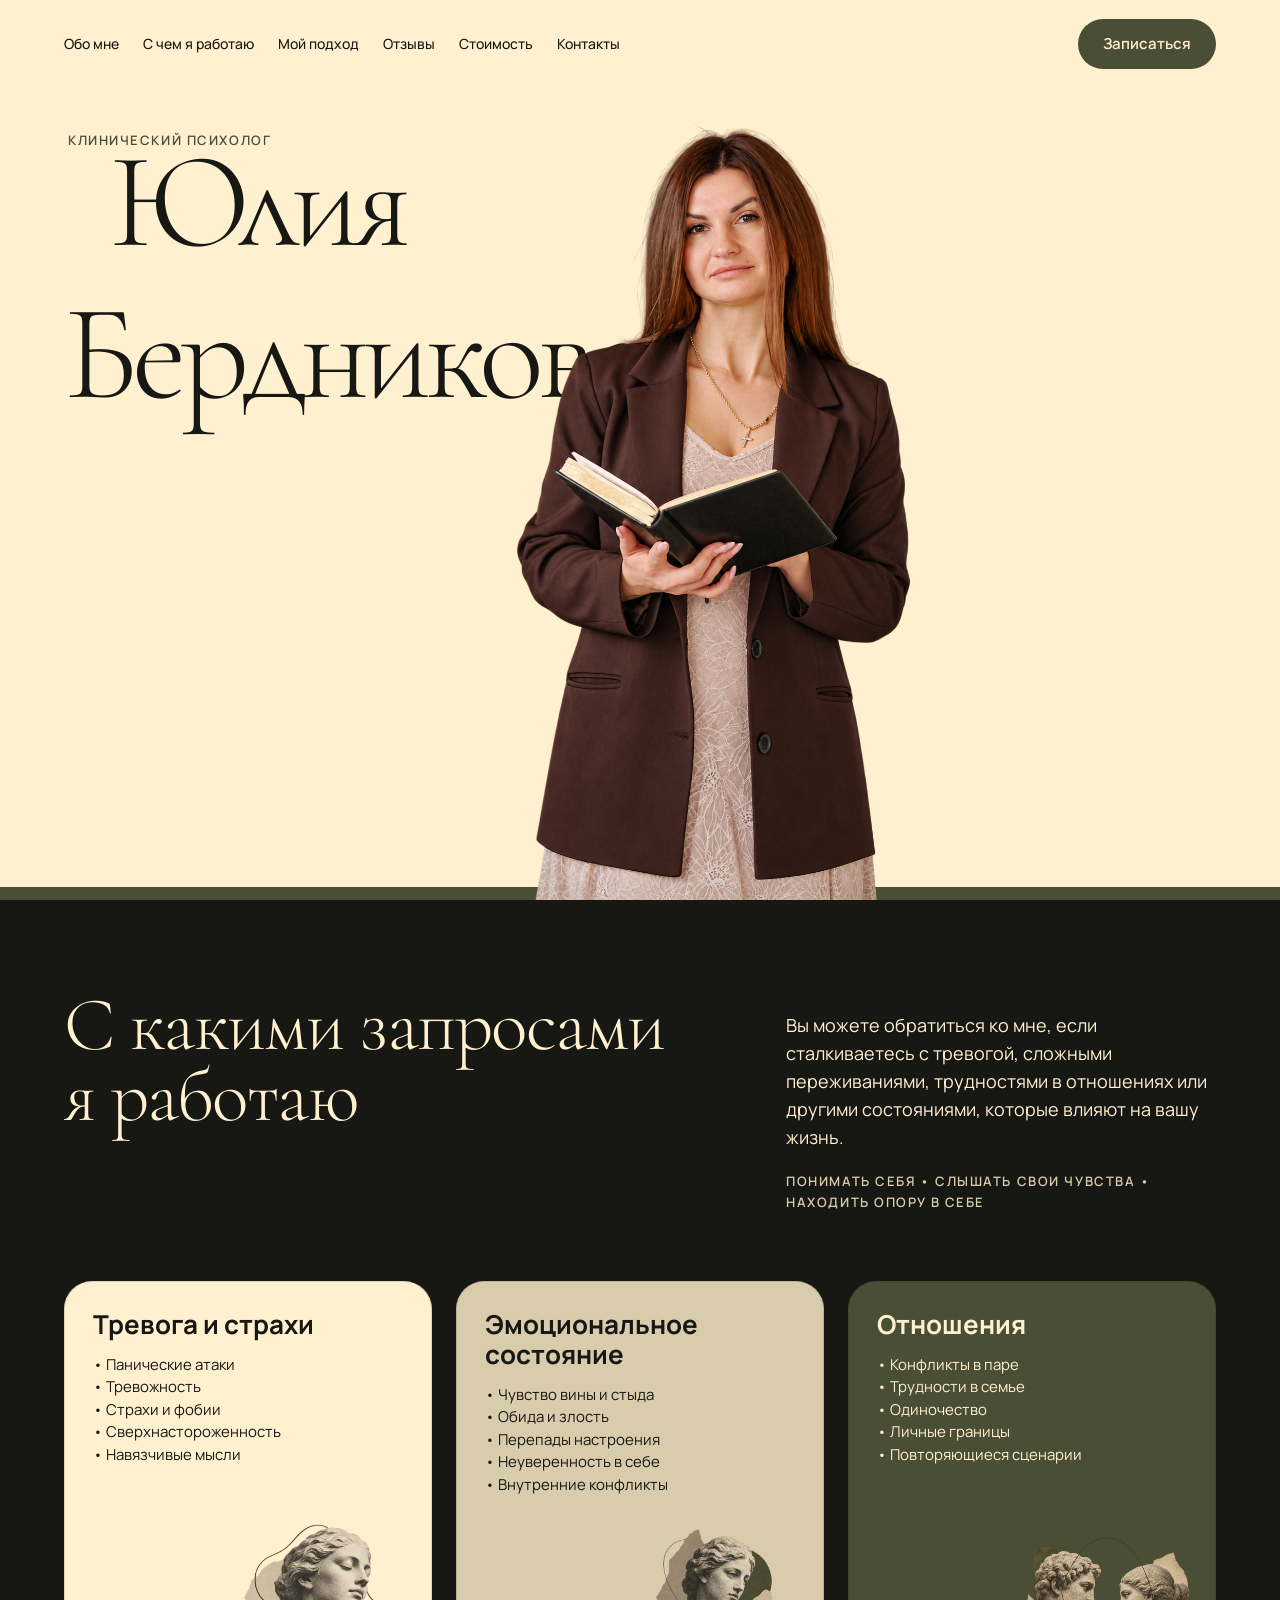
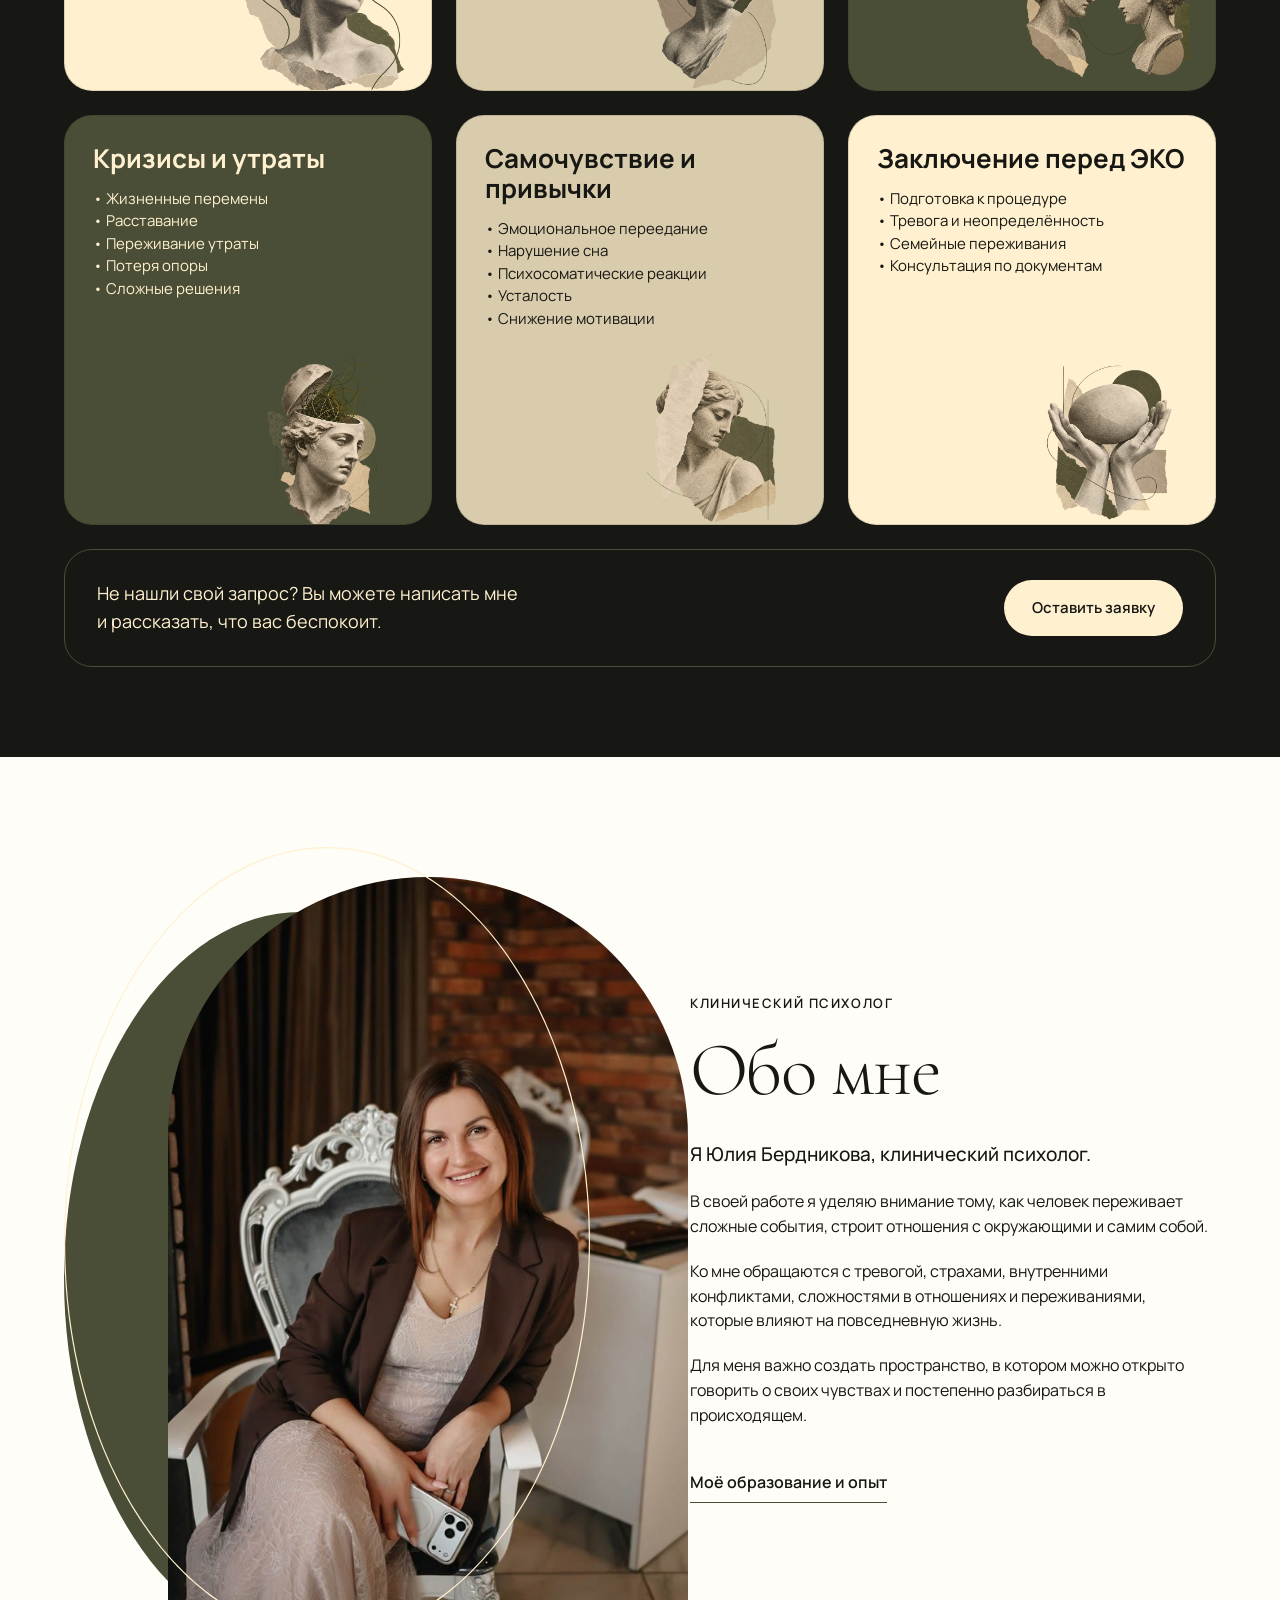
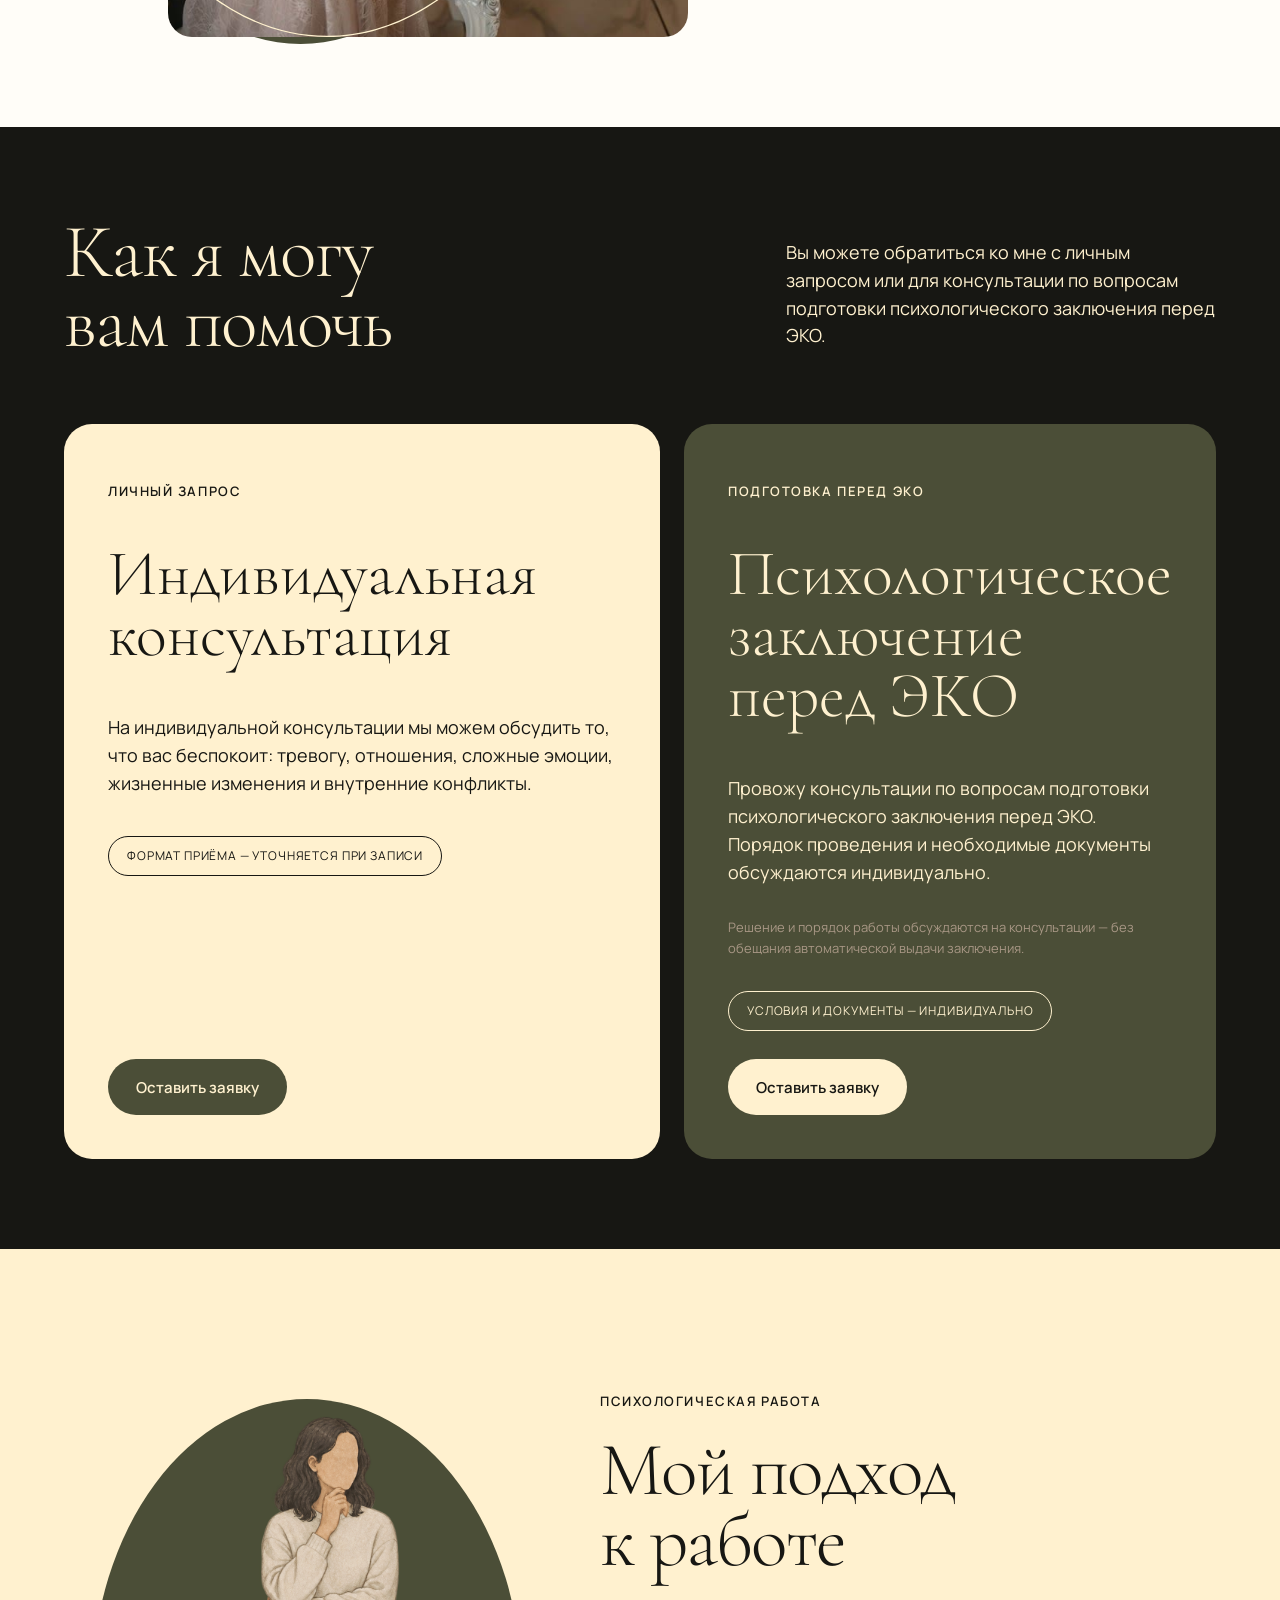
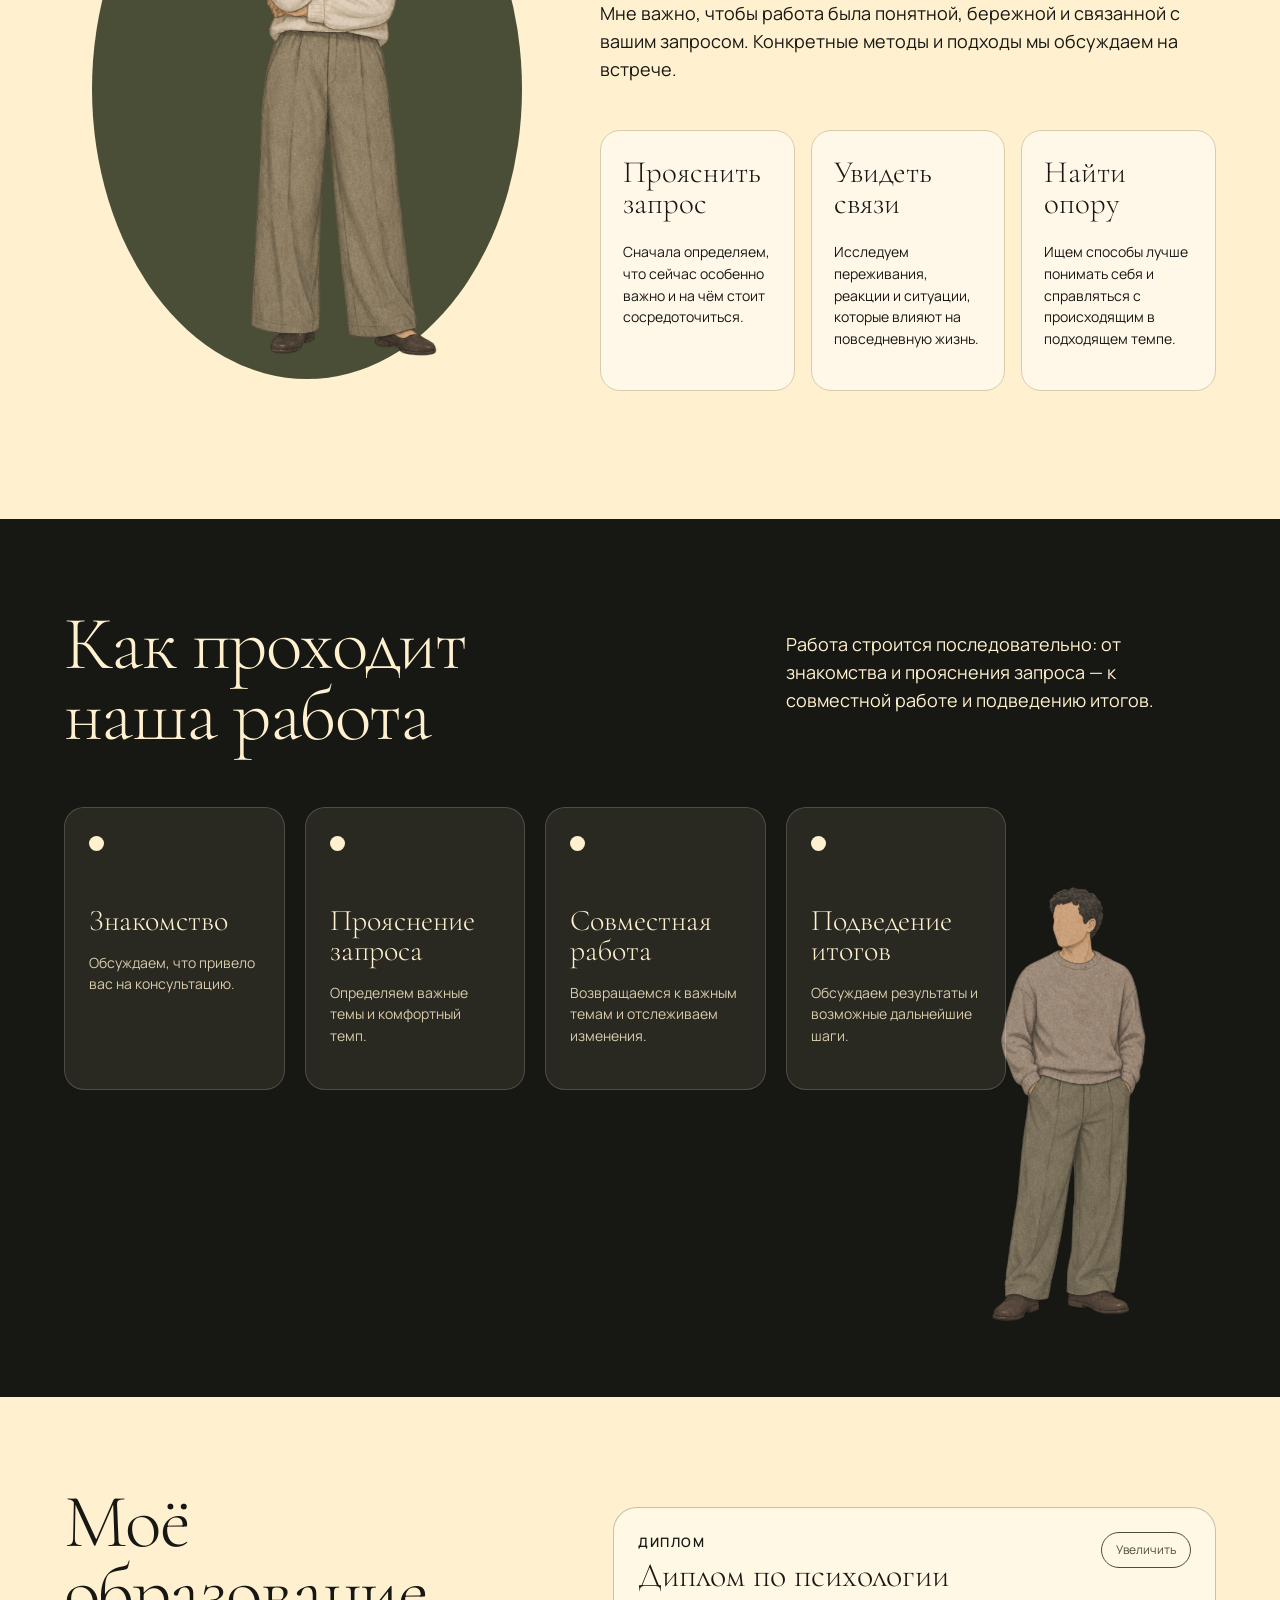
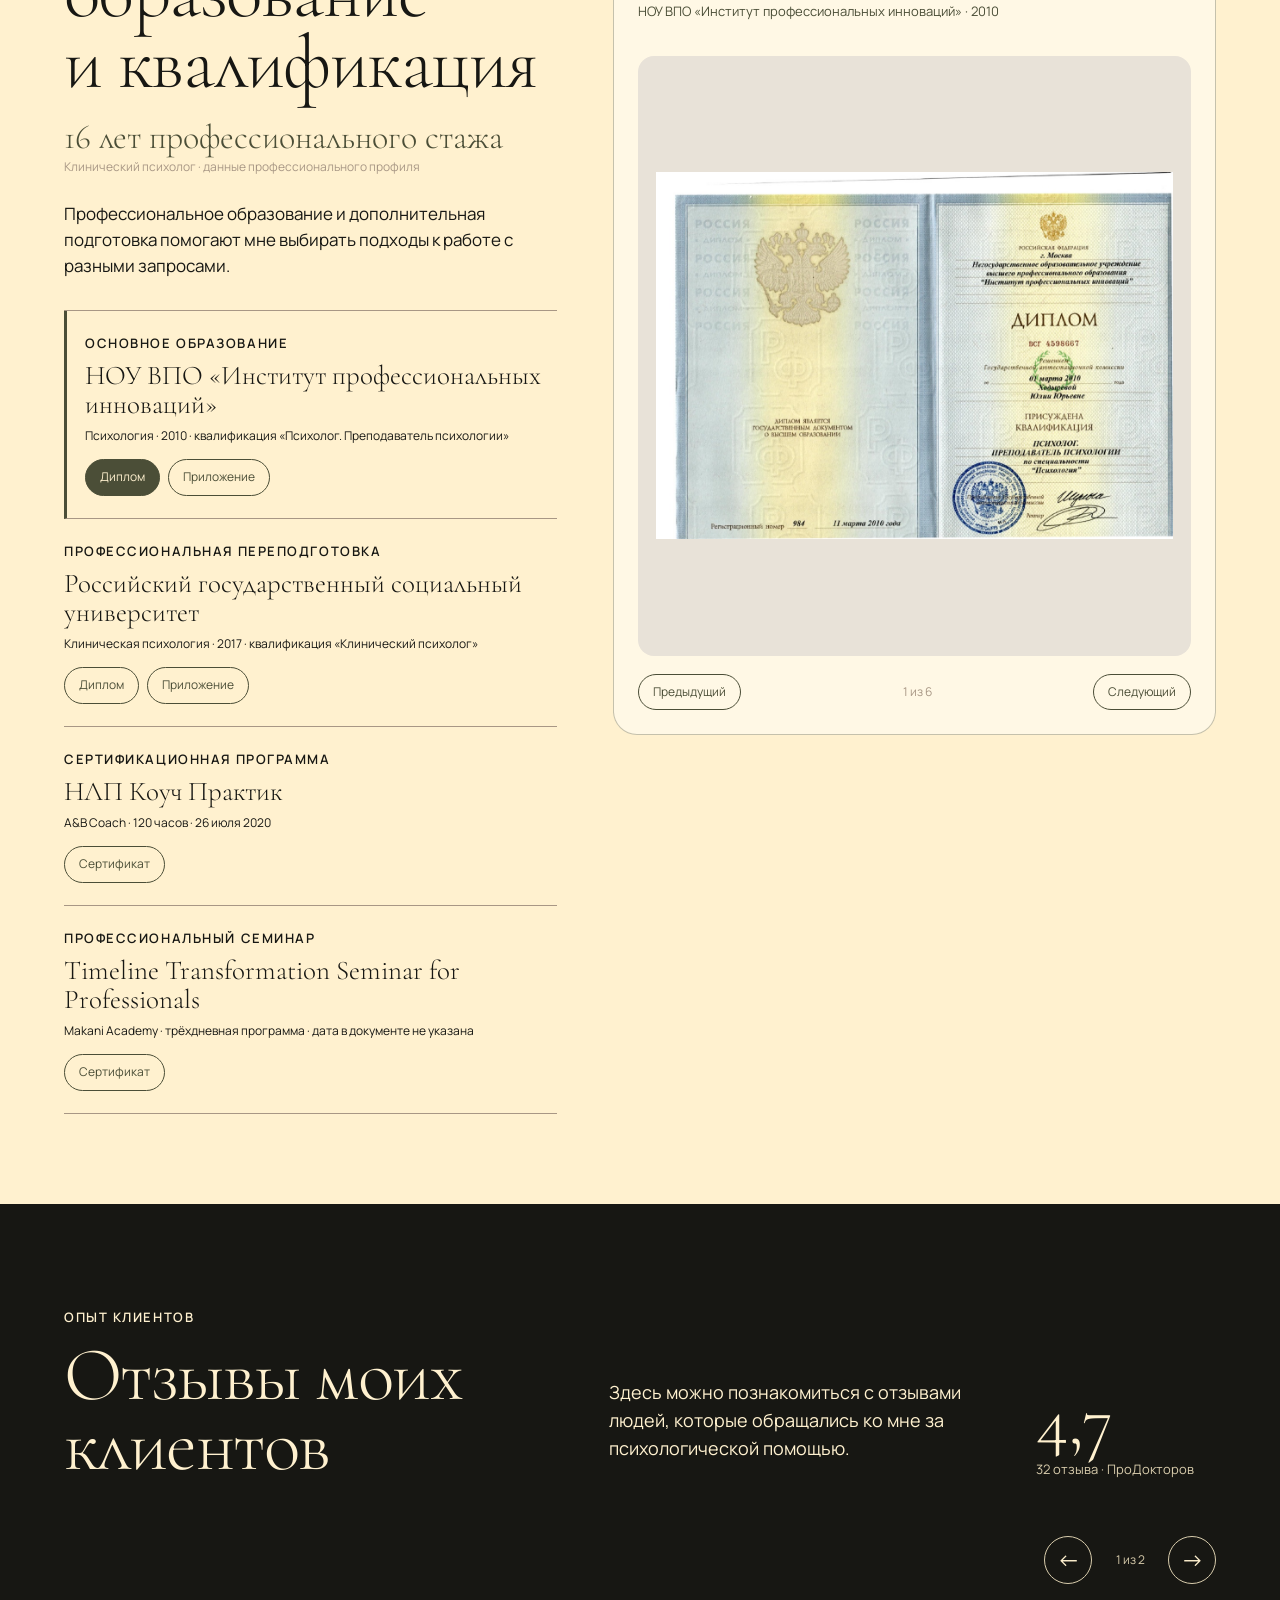
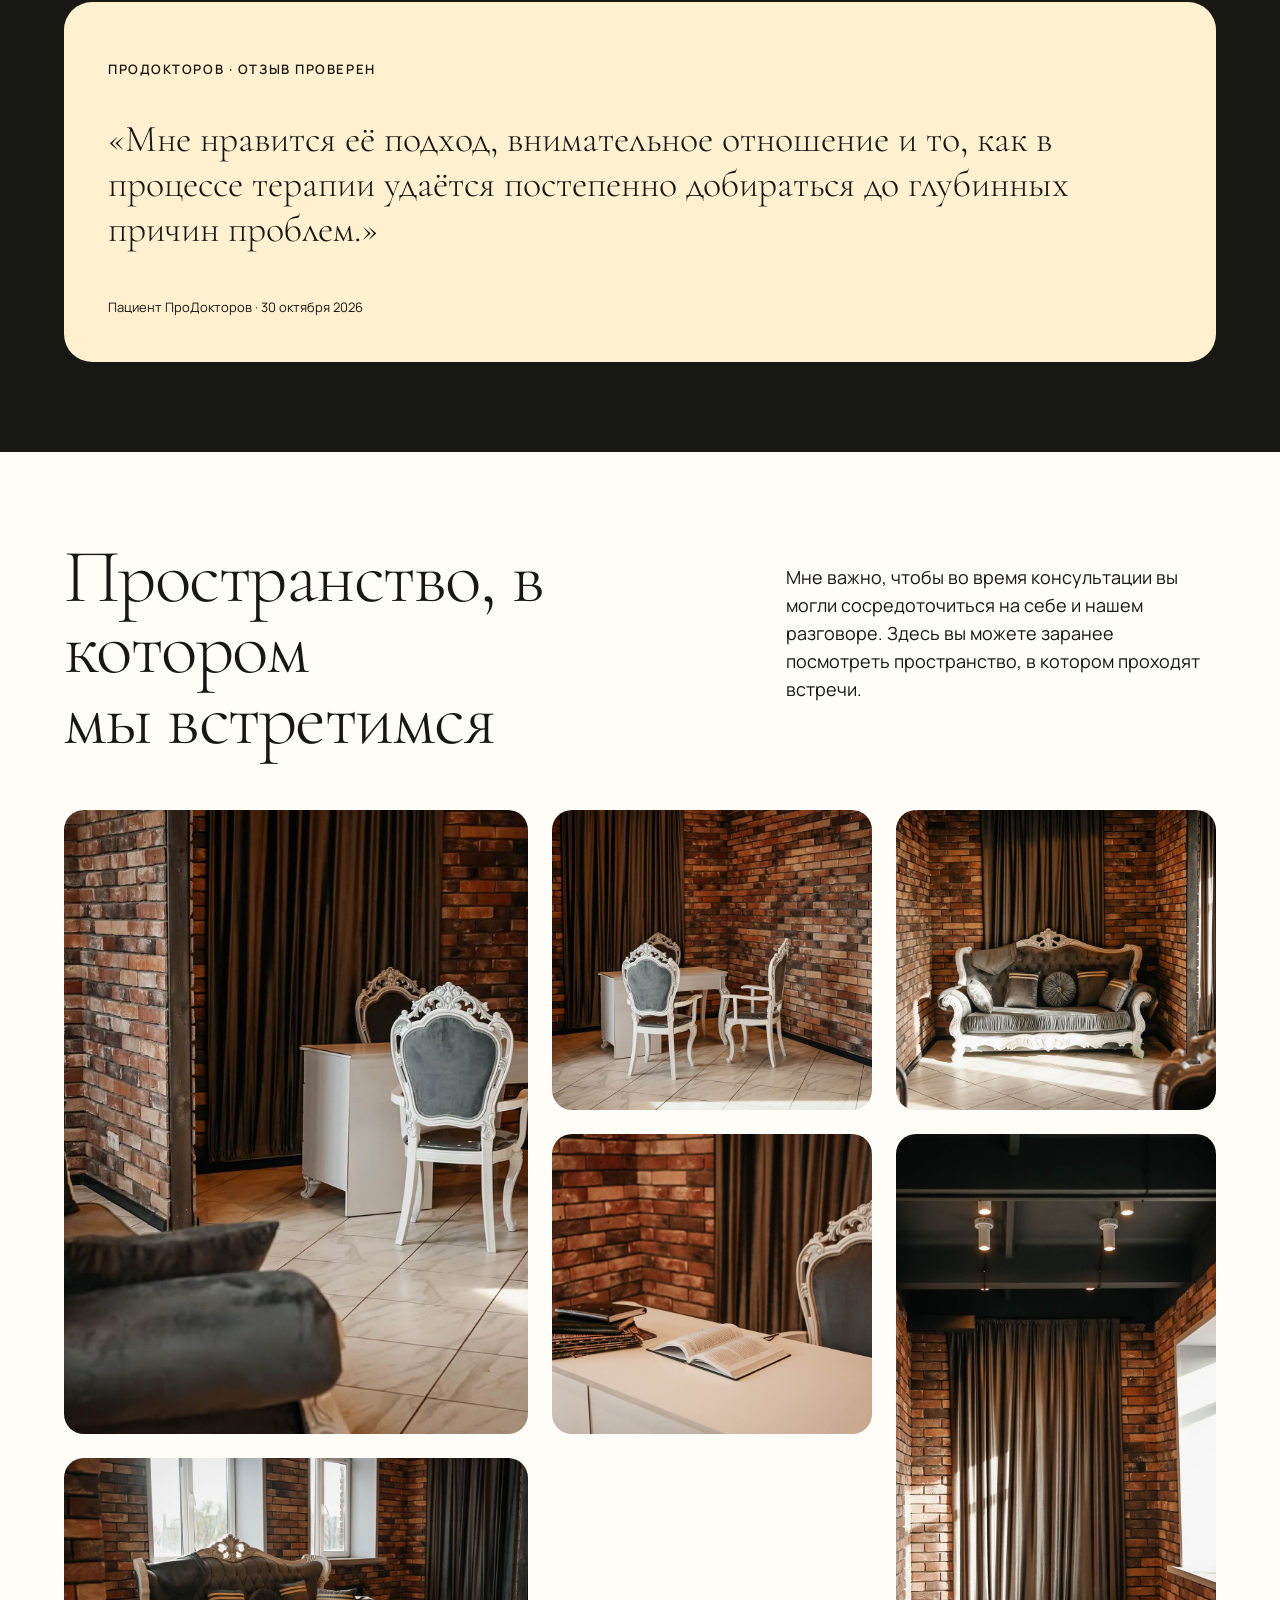
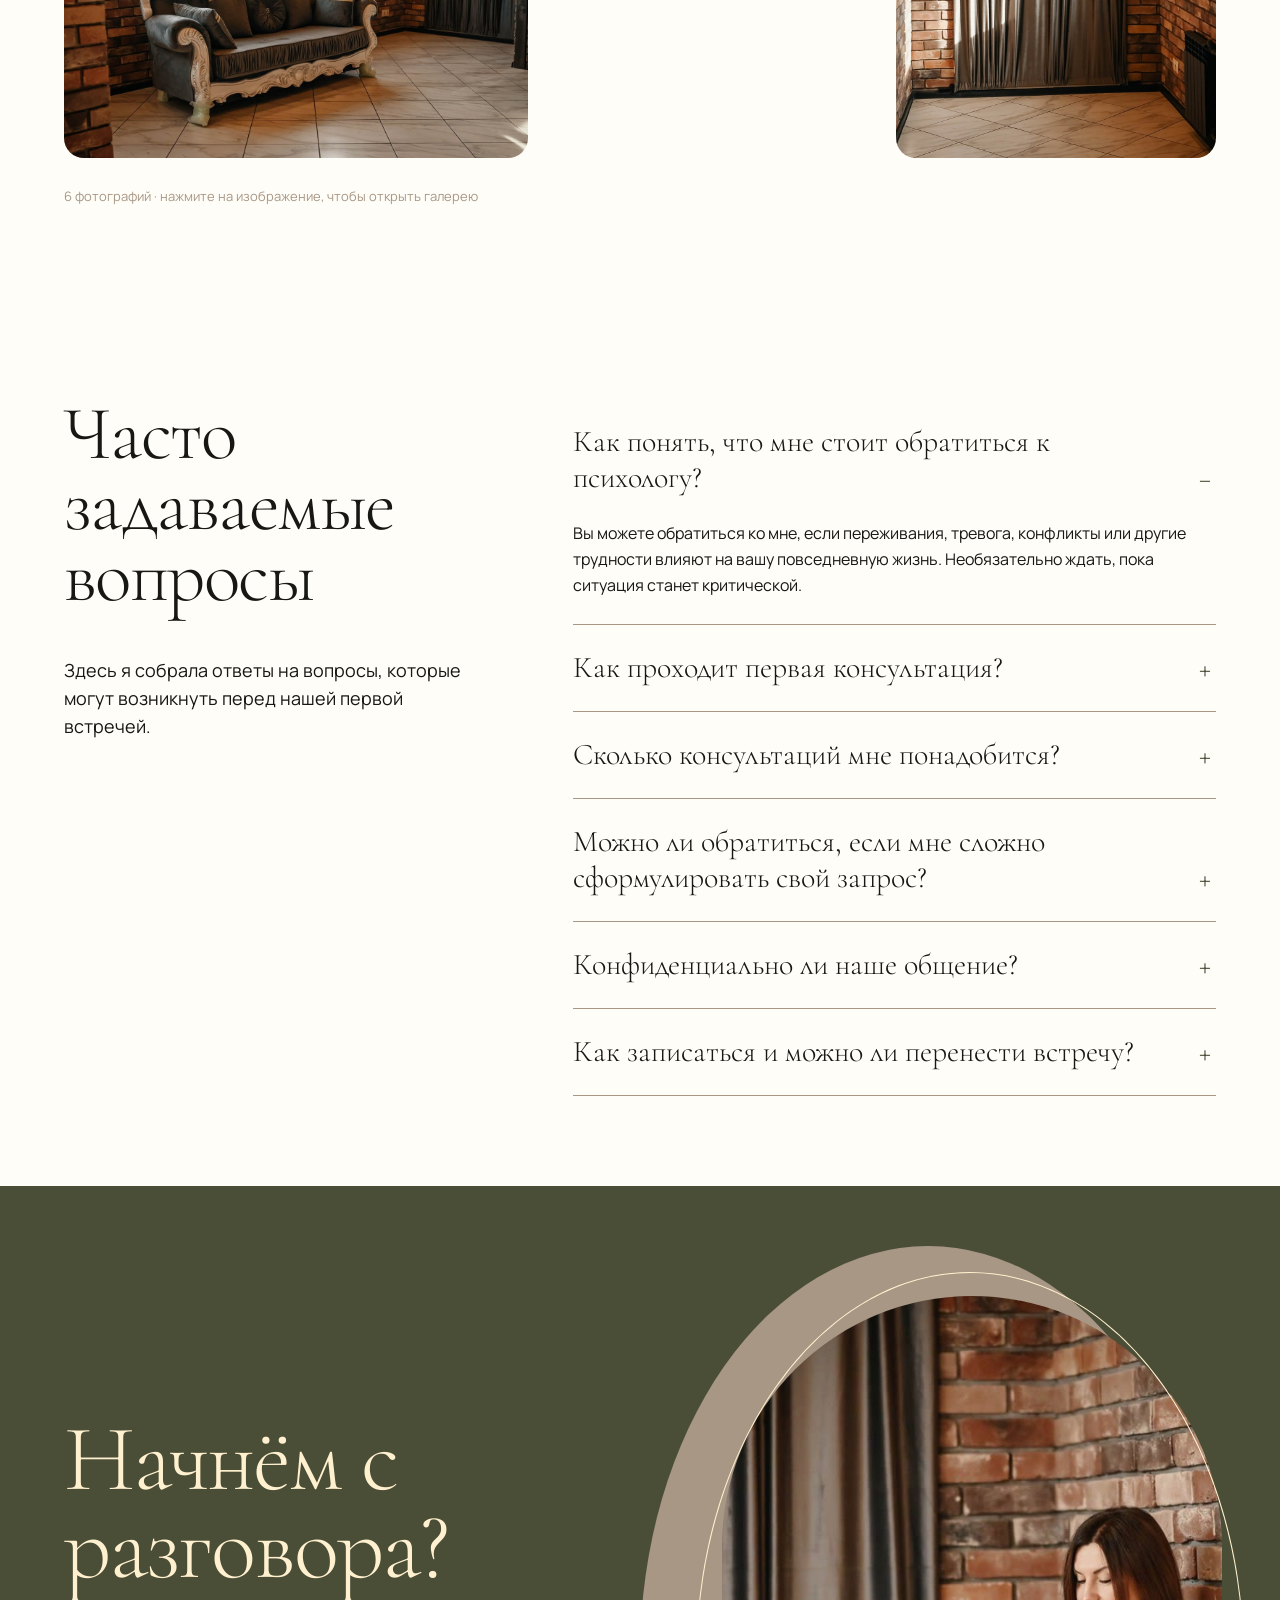
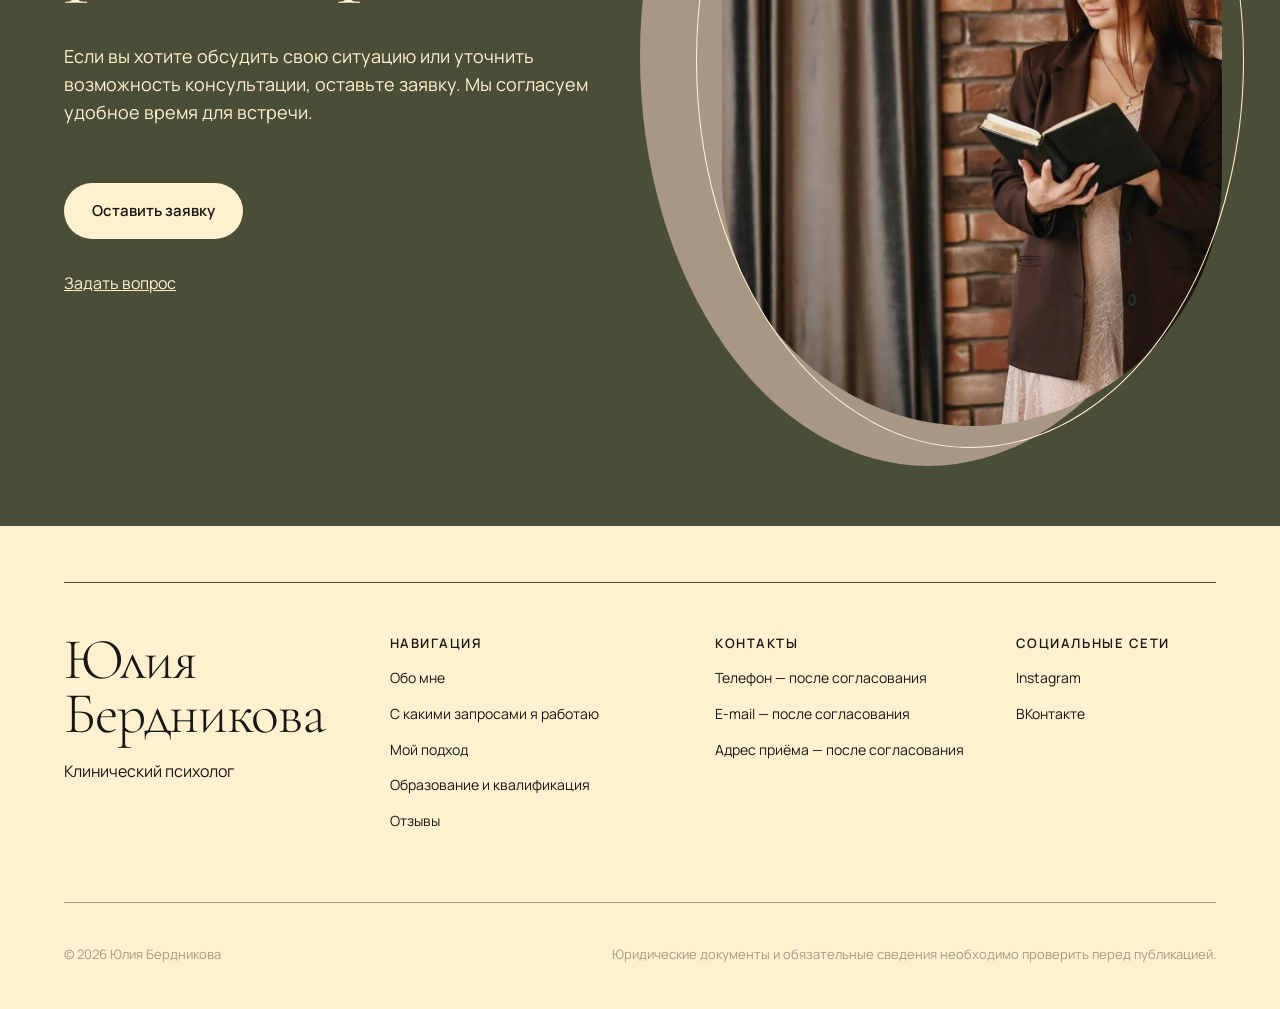
==== index.html @ b78f4a77 "Create editorial portrait-led hero" ====
<!doctype html>
<html lang="ru">
  <head>
    <meta charset="UTF-8" />
    <meta name="viewport" content="width=device-width, initial-scale=1.0" />
    <meta name="description" content="Юлия Бердникова — клинический психолог. Индивидуальные консультации и подготовка психологического заключения перед ЭКО." />
    <title>Юлия Бердникова — клинический психолог</title>
    <link rel="icon" href="data:image/svg+xml,<svg xmlns=%22http://www.w3.org/2000/svg%22 viewBox=%220 0 64 64%22><rect width=%2264%22 height=%2264%22 rx=%2216%22 fill=%22%234c5137%22/><text x=%2232%22 y=%2242%22 text-anchor=%22middle%22 font-size=%2232%22 fill=%22%23fff0c9%22>Ю</text></svg>" />
    <link rel="preconnect" href="https://fonts.googleapis.com" />
    <link rel="preconnect" href="https://fonts.gstatic.com" crossorigin />
    <link href="https://fonts.googleapis.com/css2?family=Bad+Script&family=Cormorant+Garamond:wght@300;400&family=Manrope:wght@400;500;600&display=swap" rel="stylesheet" />
    <link rel="stylesheet" href="styles.css" />
    <script src="script.js" defer></script>
  </head>
  <body>
    <header class="hero" id="top">
      <nav class="nav shell" aria-label="Основная навигация">
        <a class="brand-mobile" href="#top">ЮБ</a>
        <div class="nav-links" id="nav-links">
          <a href="#about">Обо мне</a><a href="#requests">С чем я работаю</a><a href="#approach">Мой подход</a><a href="#reviews">Отзывы</a><a href="#services">Стоимость</a><a href="#contacts">Контакты</a>
        </div>
        <a class="button button-small" href="#application" data-application>Записаться</a>
        <button class="menu-button" type="button" aria-expanded="false" aria-controls="nav-links" aria-label="Открыть меню"><span></span><span></span></button>
      </nav>
      <div class="hero-main shell">
        <div class="hero-copy reveal">
          <p class="eyebrow">Клинический психолог</p>
          <h1><span>Юлия</span><span>Бердникова</span></h1>
        </div>
        <div class="hero-art reveal" aria-label="Портрет Юлии Бердниковой">
          <img class="hero-portrait" src="assets/hero-yulia-transparent.png" alt="Юлия Бердникова с книгой" />
        </div>
      </div>
    </header>

    <main>
      <section class="section requests" id="requests">
        <div class="shell">
          <div class="split-heading reveal"><h2>С какими запросами<br />я работаю</h2><div><p>Вы можете обратиться ко мне, если сталкиваетесь с тревогой, сложными переживаниями, трудностями в отношениях или другими состояниями, которые влияют на вашу жизнь.</p><p class="support-line">Понимать себя • слышать свои чувства • находить опору в себе</p></div></div>
          <div class="request-grid">
            <article class="request-card cream reveal"><div><h3>Тревога и страхи</h3><ul><li>Панические атаки</li><li>Тревожность</li><li>Страхи и фобии</li><li>Сверхнастороженность</li><li>Навязчивые мысли</li></ul></div><img src="assets/request-1.png" alt="Коллаж о тревоге и страхах" /></article>
            <article class="request-card sand reveal"><div><h3>Эмоциональное состояние</h3><ul><li>Чувство вины и стыда</li><li>Обида и злость</li><li>Перепады настроения</li><li>Неуверенность в себе</li><li>Внутренние конфликты</li></ul></div><img src="assets/request-2.png" alt="Коллаж об эмоциональном состоянии" /></article>
            <article class="request-card olive reveal"><div><h3>Отношения</h3><ul><li>Конфликты в паре</li><li>Трудности в семье</li><li>Одиночество</li><li>Личные границы</li><li>Повторяющиеся сценарии</li></ul></div><img src="assets/request-3.png" alt="Коллаж об отношениях" /></article>
            <article class="request-card olive reveal"><div><h3>Кризисы и утраты</h3><ul><li>Жизненные перемены</li><li>Расставание</li><li>Переживание утраты</li><li>Потеря опоры</li><li>Сложные решения</li></ul></div><img src="assets/request-4.png" alt="Коллаж о кризисах и утратах" /></article>
            <article class="request-card sand reveal"><div><h3>Самочувствие и привычки</h3><ul><li>Эмоциональное переедание</li><li>Нарушение сна</li><li>Психосоматические реакции</li><li>Усталость</li><li>Снижение мотивации</li></ul></div><img src="assets/request-5.png" alt="Коллаж о самочувствии" /></article>
            <article class="request-card cream reveal"><div><h3>Заключение перед ЭКО</h3><ul><li>Подготовка к процедуре</li><li>Тревога и неопределённость</li><li>Семейные переживания</li><li>Консультация по документам</li></ul></div><img src="assets/request-6.png" alt="Коллаж о подготовке к ЭКО" /></article>
          </div>
          <div class="requests-note"><p>Не нашли свой запрос? Вы можете написать мне<br />и рассказать, что вас беспокоит.</p><a class="button light" href="#application" data-application>Оставить заявку</a></div>
        </div>
      </section>

      <section class="section about" id="about">
        <div class="shell about-grid">
          <div class="about-art reveal"><img class="about-shape" src="assets/about-olive.svg" alt="" /><img class="about-photo" src="assets/about-photo.jpg" alt="Юлия Бердникова в кабинете" /><img class="about-contour" src="assets/about-contour.svg" alt="" /></div>
          <div class="about-copy reveal"><p class="eyebrow">Клинический психолог</p><h2>Обо мне</h2><p class="lead-small">Я Юлия Бердникова, клинический психолог.</p><p>В своей работе я уделяю внимание тому, как человек переживает сложные события, строит отношения с окружающими и самим собой.</p><p>Ко мне обращаются с тревогой, страхами, внутренними конфликтами, сложностями в отношениях и переживаниями, которые влияют на повседневную жизнь.</p><p>Для меня важно создать пространство, в котором можно открыто говорить о своих чувствах и постепенно разбираться в происходящем.</p><a class="text-link" href="#education">Моё образование и опыт</a></div>
        </div>
      </section>

      <section class="section services" id="services">
        <div class="shell"><div class="split-heading reveal"><h2>Как я могу<br />вам помочь</h2><p>Вы можете обратиться ко мне с личным запросом или для консультации по вопросам подготовки психологического заключения перед ЭКО.</p></div>
          <div class="service-grid">
            <article class="service-card light-card reveal"><p class="eyebrow">Личный запрос</p><h3>Индивидуальная<br />консультация</h3><p>На индивидуальной консультации мы можем обсудить то, что вас беспокоит: тревогу, отношения, сложные эмоции, жизненные изменения и внутренние конфликты.</p><span class="pill">Формат приёма — уточняется при записи</span><a class="button" href="#application" data-application>Оставить заявку</a></article>
            <article class="service-card dark-card reveal"><p class="eyebrow">Подготовка перед ЭКО</p><h3>Психологическое заключение<br />перед ЭКО</h3><p>Провожу консультации по вопросам подготовки психологического заключения перед ЭКО. Порядок проведения и необходимые документы обсуждаются индивидуально.</p><p class="micro">Решение и порядок работы обсуждаются на консультации — без обещания автоматической выдачи заключения.</p><span class="pill">Условия и документы — индивидуально</span><a class="button light" href="#application" data-application>Оставить заявку</a></article>
          </div>
        </div>
      </section>

      <section class="section approach" id="approach">
        <div class="shell approach-grid">
          <div class="mascot-stage reveal"><div class="oval"></div><img src="assets/mascot-woman.png" alt="Фирменный маскот — задумчивая женщина" /></div>
          <div><p class="eyebrow">Психологическая работа</p><h2>Мой подход<br />к работе</h2><p class="approach-lead">Мне важно, чтобы работа была понятной, бережной и связанной с вашим запросом. Конкретные методы и подходы мы обсуждаем на встрече.</p><div class="principles"><article><h3>Прояснить запрос</h3><p>Сначала определяем, что сейчас особенно важно и на чём стоит сосредоточиться.</p></article><article><h3>Увидеть связи</h3><p>Исследуем переживания, реакции и ситуации, которые влияют на повседневную жизнь.</p></article><article><h3>Найти опору</h3><p>Ищем способы лучше понимать себя и справляться с происходящим в подходящем темпе.</p></article></div></div>
        </div>
      </section>

      <section class="section process" id="process">
        <div class="shell"><div class="split-heading reveal"><h2>Как проходит<br />наша работа</h2><p>Работа строится последовательно: от знакомства и прояснения запроса — к совместной работе и подведению итогов.</p></div>
          <div class="process-wrap"><div class="process-grid"><article class="scroll-card" style="--delay:0ms"><span></span><h3>Знакомство</h3><p>Обсуждаем, что привело вас на консультацию.</p></article><article class="scroll-card" style="--delay:120ms"><span></span><h3>Прояснение запроса</h3><p>Определяем важные темы и комфортный темп.</p></article><article class="scroll-card" style="--delay:240ms"><span></span><h3>Совместная работа</h3><p>Возвращаемся к важным темам и отслеживаем изменения.</p></article><article class="scroll-card" style="--delay:360ms"><span></span><h3>Подведение итогов</h3><p>Обсуждаем результаты и возможные дальнейшие шаги.</p></article></div><img class="process-mascot" src="assets/mascot-man.png" alt="Фирменный маскот — мужчина" /></div>
        </div>
      </section>

      <section class="section education" id="education">
        <div class="shell education-interactive">
          <div class="education-content reveal">
            <h2>Моё образование<br />и квалификация</h2>
            <p class="education-experience">16 лет профессионального стажа</p>
            <p class="education-experience-note">Клинический психолог · данные профессионального профиля</p>
            <p class="education-intro">Профессиональное образование и дополнительная подготовка помогают мне выбирать подходы к работе с разными запросами.</p>
            <div class="education-options" aria-label="Образование и подтверждающие документы">
              <article class="education-option active" data-qualification="0"><button class="qualification-select" type="button" data-document="0"><span class="eyebrow">Основное образование</span><strong>НОУ ВПО «Институт профессиональных инноваций»</strong><small>Психология · 2010 · квалификация «Психолог. Преподаватель психологии»</small></button><div class="document-switches"><button class="active" type="button" data-document="0" aria-pressed="true">Диплом</button><button type="button" data-document="1" aria-pressed="false">Приложение</button></div></article>
              <article class="education-option" data-qualification="1"><button class="qualification-select" type="button" data-document="2"><span class="eyebrow">Профессиональная переподготовка</span><strong>Российский государственный социальный университет</strong><small>Клиническая психология · 2017 · квалификация «Клинический психолог»</small></button><div class="document-switches"><button type="button" data-document="2" aria-pressed="false">Диплом</button><button type="button" data-document="3" aria-pressed="false">Приложение</button></div></article>
              <article class="education-option" data-qualification="2"><button class="qualification-select" type="button" data-document="4"><span class="eyebrow">Сертификационная программа</span><strong>НЛП Коуч Практик</strong><small>A&amp;B Coach · 120 часов · 26 июля 2020</small></button><div class="document-switches"><button type="button" data-document="4" aria-pressed="false">Сертификат</button></div></article>
              <article class="education-option" data-qualification="3"><button class="qualification-select" type="button" data-document="5"><span class="eyebrow">Профессиональный семинар</span><strong>Timeline Transformation Seminar for Professionals</strong><small>Makani Academy · трёхдневная программа · дата в документе не указана</small></button><div class="document-switches"><button type="button" data-document="5" aria-pressed="false">Сертификат</button></div></article>
            </div>
          </div>
          <div class="document-viewer" aria-live="polite">
            <div class="document-viewer-head"><div><p class="eyebrow" id="document-kind">Диплом</p><h3 id="document-title">Диплом по психологии</h3><p id="document-meta">НОУ ВПО «Институт профессиональных инноваций» · 2010</p></div><button class="viewer-expand" id="viewer-expand" type="button" aria-label="Увеличить выбранный документ">Увеличить</button></div>
            <button class="document-preview" id="document-preview" type="button" aria-label="Открыть увеличенный диплом по психологии"><img id="document-image" src="assets/documents/diploma-psychology-2010.jpg" alt="Диплом по психологии, 2010 год" /></button>
            <div class="viewer-controls"><button id="viewer-prev" type="button">Предыдущий</button><span id="document-position">1 из 6</span><button id="viewer-next" type="button">Следующий</button></div>
          </div>
        </div>
      </section>

      <section class="section reviews" id="reviews">
        <div class="shell"><div class="reviews-head reveal"><div><p class="eyebrow">Опыт клиентов</p><h2>Отзывы моих<br />клиентов</h2></div><p>Здесь можно познакомиться с отзывами людей, которые обращались ко мне за психологической помощью.</p><div class="rating"><strong>4,7</strong><span>32 отзыва · ПроДокторов</span></div></div>
          <div class="review-carousel" role="region" aria-label="Отзывы клиентов" tabindex="0">
            <div class="review-carousel-controls"><button id="review-prev" type="button" aria-label="Показать предыдущий отзыв">←</button><span id="review-position" aria-live="polite">1 из 2</span><button id="review-next" type="button" aria-label="Показать следующий отзыв">→</button></div>
            <div class="review-viewport" id="review-viewport"><div class="review-track" id="review-track"><blockquote class="review-main review-slide"><p class="eyebrow">ПроДокторов · отзыв проверен</p><q>Мне нравится её подход, внимательное отношение и то, как в процессе терапии удаётся постепенно добираться до глубинных причин проблем.</q><footer>Пациент ПроДокторов · 30 октября 2026</footer></blockquote><article class="review-side review-slide"><p class="eyebrow">Краткое содержание отзыва</p><p>Пациентка отмечает комфортную обстановку, внимательное сопровождение и бережный формат работы.</p><span>Пациент ПроДокторов · 21 сентября 2026</span></article></div></div>
          </div>
        </div>
      </section>

      <section class="section office" id="office">
        <div class="shell"><div class="split-heading reveal"><h2>Пространство, в котором<br />мы встретимся</h2><p>Мне важно, чтобы во время консультации вы могли сосредоточиться на себе и нашем разговоре. Здесь вы можете заранее посмотреть пространство, в котором проходят встречи.</p></div>
          <div class="office-gallery" aria-label="Фотографии кабинета"><button class="photo photo-main" data-lightbox="assets/office-1.jpg"><img src="assets/office-1.jpg" alt="Основная зона консультаций" /></button><button class="photo" data-lightbox="assets/office-2.jpg"><img src="assets/office-2.jpg" alt="Кресла в кабинете" /></button><button class="photo" data-lightbox="assets/office-3.jpg"><img src="assets/office-3.jpg" alt="Диван и солнечный свет" /></button><button class="photo" data-lightbox="assets/office-4.jpg"><img src="assets/office-4.jpg" alt="Детали рабочего стола" /></button><button class="photo photo-tall" data-lightbox="assets/office-5.jpg"><img src="assets/office-5.jpg" alt="Окно и шторы" /></button><button class="photo" data-lightbox="assets/office-6.jpg"><img src="assets/office-6.jpg" alt="Широкий вид дивана" /></button></div><p class="gallery-hint">6 фотографий · нажмите на изображение, чтобы открыть галерею</p></div>
      </section>

      <section class="section faq" id="faq">
        <div class="shell faq-grid"><div class="faq-intro reveal"><h2>Часто задаваемые<br />вопросы</h2><p>Здесь я собрала ответы на вопросы, которые могут возникнуть перед нашей первой встречей.</p></div><div class="accordion">
          <details open><summary>Как понять, что мне стоит обратиться к психологу?</summary><p>Вы можете обратиться ко мне, если переживания, тревога, конфликты или другие трудности влияют на вашу повседневную жизнь. Необязательно ждать, пока ситуация станет критической.</p></details>
          <details><summary>Как проходит первая консультация?</summary><p>Мы знакомимся, обсуждаем вашу ситуацию и вместе уточняем запрос и комфортный формат дальнейшей работы.</p></details>
          <details><summary>Сколько консультаций мне понадобится?</summary><p>Количество встреч зависит от запроса и динамики работы. Мы можем обсуждать это по ходу консультаций.</p></details>
          <details><summary>Можно ли обратиться, если мне сложно сформулировать свой запрос?</summary><p>Да. На первой встрече мы можем вместе разобраться, что сейчас беспокоит вас больше всего.</p></details>
          <details><summary>Конфиденциально ли наше общение?</summary><p>Содержание консультаций конфиденциально в пределах профессиональных и законодательных требований.</p></details>
          <details><summary>Как записаться и можно ли перенести встречу?</summary><p>Напишите удобным способом. Условия записи и переноса мы согласуем до первой встречи.</p></details>
        </div></div>
      </section>

      <section class="section contact" id="contact">
        <div class="shell contact-grid"><div class="reveal"><h2>Начнём с<br />разговора?</h2><p>Если вы хотите обсудить свою ситуацию или уточнить возможность консультации, оставьте заявку. Мы согласуем удобное время для встречи.</p><a class="button light" href="#application" data-application>Оставить заявку</a><a class="contact-link" href="#application" data-application>Задать вопрос</a></div><div class="contact-art"><img class="contact-backdrop" src="assets/cta-backdrop.svg" alt="" /><img class="contact-photo" src="assets/cta-photo.jpg" alt="Юлия Бердникова" /><img class="contact-contour" src="assets/cta-contour.svg" alt="" /></div></div>
      </section>
    </main>

    <footer class="footer" id="contacts"><div class="shell"><div class="footer-grid"><div><h2>Юлия<br />Бердникова</h2><p>Клинический психолог</p></div><div><p class="eyebrow">Навигация</p><a href="#about">Обо мне</a><a href="#requests">С какими запросами я работаю</a><a href="#approach">Мой подход</a><a href="#education">Образование и квалификация</a><a href="#reviews">Отзывы</a></div><div><p class="eyebrow">Контакты</p><p>Телефон — после согласования</p><p>E-mail — после согласования</p><p>Адрес приёма — после согласования</p></div><div><p class="eyebrow">Социальные сети</p><a href="https://www.instagram.com/yuli.yaberdnikova_coach/" target="_blank" rel="noreferrer">Instagram</a><a href="https://vk.ru/id652338908" target="_blank" rel="noreferrer">ВКонтакте</a></div></div><div class="footer-bottom"><p>© <span id="year"></span> Юлия Бердникова</p><p>Юридические документы и обязательные сведения необходимо проверить перед публикацией.</p></div></div></footer>

    <dialog class="lightbox" id="lightbox"><button type="button" aria-label="Закрыть">×</button><img alt="Увеличенная фотография кабинета" /></dialog>
    <dialog class="document-modal" id="document-modal" aria-labelledby="document-modal-title">
      <div class="document-modal-panel">
        <div class="document-modal-toolbar"><div><p class="eyebrow">Просмотр документа</p><h2 id="document-modal-title">Диплом по психологии</h2></div><div class="document-zoom-controls"><button type="button" id="document-zoom-out" aria-label="Уменьшить документ">−</button><button type="button" id="document-zoom-reset">100%</button><button type="button" id="document-zoom-in" aria-label="Увеличить документ">+</button><button class="document-modal-close" type="button" aria-label="Закрыть просмотр">×</button></div></div>
        <div class="document-pan-area" id="document-pan-area"><img id="document-modal-image" src="assets/documents/diploma-psychology-2010.jpg" alt="Диплом по психологии, 2010 год" /></div>
        <div class="document-modal-navigation"><button type="button" id="document-modal-prev">Предыдущий документ</button><span id="document-modal-position">1 из 6</span><button type="button" id="document-modal-next">Следующий документ</button></div>
      </div>
    </dialog>
    <dialog class="application-dialog" id="application-dialog">
      <form class="application-form" id="application-form">
        <button class="application-close" type="button" aria-label="Закрыть форму">×</button>
        <p class="eyebrow">Заявка на консультацию</p>
        <h2>Расскажите немного о себе</h2>
        <p class="application-intro">Заполните форму, чтобы обсудить запрос и подобрать удобное время первой встречи.</p>
        <div class="form-grid">
          <label>Как к вам обращаться<input name="name" autocomplete="name" required /></label>
          <label>Телефон или e-mail<input name="contact" autocomplete="email" required /></label>
          <label>Удобный способ связи<select name="channel"><option>Телефон</option><option>E-mail</option><option>Мессенджер</option></select></label>
          <label class="form-wide">Что вы хотели бы обсудить<textarea name="message" rows="4"></textarea></label>
        </div>
        <label class="form-consent"><input type="checkbox" required /> Я согласен(на) на обработку данных для связи по заявке.</label>
        <button class="button" type="submit">Отправить заявку</button>
        <p class="form-note">Адрес получателя будет подключён после согласования контактных данных.</p>
        <p class="form-success" role="status" hidden>Форма заполнена. Подключите адрес получателя, чтобы заявки отправлялись Юлии.</p>
      </form>
    </dialog>
  </body>
</html>
---- styles.css ----
:root{--cream:#fff1cf;--graphite:#171713;--olive:#4b4e37;--sand:#d8ccac;--taupe:#a89785;--white:#fffdf8;--radius:28px;--pad:64px}*{box-sizing:border-box}html{scroll-behavior:smooth}body{margin:0;background:var(--cream);color:var(--graphite);font-family:Manrope,Arial,sans-serif;font-size:16px;line-height:1.55}img{display:block;max-width:100%}a{color:inherit;text-decoration:none}button{font:inherit}.shell{width:min(100% - 2*var(--pad),1312px);margin-inline:auto}.section{padding:90px 0;overflow:hidden}.section h2,.hero h1,.footer h2{font-family:"Cormorant Garamond",serif;font-weight:300;letter-spacing:-.02em;line-height:.93;margin:0}.section h2{font-size:76px}.eyebrow,.support-line{text-transform:uppercase;letter-spacing:.12em;font-size:13px;font-weight:600}.button{display:inline-flex;align-items:center;justify-content:center;min-height:56px;padding:16px 28px;border-radius:999px;background:var(--olive);color:var(--cream);font-weight:600;font-size:15px;transition:transform .2s,background .2s}.button:hover{transform:translateY(-2px);background:#393c2a}.button.light{background:var(--cream);color:var(--graphite)}.button-small{min-height:50px;padding:13px 25px}.micro{font-size:13px;color:var(--taupe)}.hero{background:var(--cream);min-height:944px;overflow:hidden}.nav{height:88px;display:flex;align-items:center;justify-content:space-between;gap:24px}.nav-links{display:flex;gap:24px;font-size:14px;font-weight:500}.nav-links a:hover{text-decoration:underline}.brand-mobile,.menu-button{display:none}.hero-main{display:grid;grid-template-columns:minmax(0,620px) minmax(0,1fr);gap:64px;align-items:center;min-height:839px}.hero-copy{padding-bottom:80px}.hero h1{font-size:98px;margin:28px 0 26px}.hero .lead{font-size:18px;line-height:1.55;max-width:560px;margin:0 0 28px}.hero-copy .micro{max-width:500px;margin-top:24px}.hero-art{position:relative;height:663px}.hero-olive{position:absolute;inset:8px 6px auto 12px;width:610px;height:640px}.hero-wave{position:absolute;left:20px;top:440px;width:570px}.hero-photo{position:absolute;left:220px;top:88px;width:355px;height:470px;object-fit:cover;border-radius:180px 180px 28px 28px}.hero-cutout{position:absolute;left:97px;top:8px;width:470px;height:640px;object-fit:contain}.script-note{position:absolute;left:338px;top:410px;color:var(--cream);font:28px/1.3 "Bad Script",cursive;transform:rotate(5deg)}.experience{position:absolute;left:0;top:486px;width:154px;height:154px;display:grid;place-items:center;color:var(--olive)}.experience img{position:absolute;inset:0}.experience strong{font:300 30px "Cormorant Garamond",serif;margin-top:-14px}.experience span{font-size:13px;margin-top:49px}.requests,.reviews{background:var(--graphite);color:var(--cream)}.split-heading{display:grid;grid-template-columns:1.25fr .85fr;gap:90px;align-items:start;margin-bottom:56px}.split-heading>p,.split-heading>div>p:first-child{font-size:18px;max-width:540px;margin-top:22px}.support-line{color:var(--sand);margin-top:20px!important}.request-grid{display:grid;grid-template-columns:repeat(3,1fr);gap:24px}.request-card{height:410px;border-radius:var(--radius);padding:28px;position:relative;overflow:hidden;border:1px solid rgba(23,23,19,.14)}.request-card h3{font-size:26px;line-height:1.15;margin:0 0 14px;max-width:330px}.request-card ul{list-style:none;padding:0;margin:0;line-height:1.5;font-size:15px}.request-card li::before{content:"• ";}.request-card img{position:absolute;right:-8px;bottom:-8px;width:230px;height:180px;object-fit:contain}.request-card>div{position:relative;z-index:1}.request-card.cream{background:var(--cream);color:var(--graphite)}.request-card.sand{background:var(--sand);color:var(--graphite)}.request-card.olive{background:var(--olive);color:var(--cream)}.requests-note{margin-top:24px;border:1px solid var(--olive);border-radius:var(--radius);min-height:118px;padding:24px 32px;display:flex;align-items:center;justify-content:space-between}.requests-note p{font-size:18px;margin:0}.about{background:var(--white)}.about-grid{display:grid;grid-template-columns:1fr 1fr;gap:100px;align-items:center}.about-art{position:relative;height:790px}.about-shape{position:absolute;width:90%;left:0;top:65px}.about-photo{position:absolute;left:104px;top:30px;width:520px;height:760px;object-fit:cover;border-radius:260px 260px 24px 24px}.about-contour{position:absolute;inset:0;width:100%;height:100%}.about-copy h2{margin:22px 0 34px}.about-copy>p:not(.eyebrow){max-width:520px;margin:0 0 20px}.lead-small{font-size:19px;font-weight:500}.text-link{display:inline-flex;gap:14px;margin-top:22px;border-bottom:1px solid var(--olive);padding-bottom:8px;font-weight:600}.services{background:var(--graphite);color:var(--cream)}.service-grid{display:grid;grid-template-columns:1.1fr .9fr;gap:24px}.service-card{min-height:650px;border-radius:var(--radius);padding:44px;display:flex;flex-direction:column;align-items:flex-start}.service-card h3{font:300 64px/.95 "Cormorant Garamond",serif;margin:30px 0}.service-card>p:not(.eyebrow,.micro){font-size:18px;max-width:570px}.light-card{background:var(--cream);color:var(--graphite)}.dark-card{background:var(--olive)}.pill{border:1px solid currentColor;border-radius:999px;padding:10px 18px;font-size:12px;text-transform:uppercase;letter-spacing:.07em;margin:20px 0 28px}.service-card .button{margin-top:auto}.approach{background:var(--cream)}.approach-grid{display:grid;grid-template-columns:500px 1fr;gap:36px;align-items:center}.mascot-stage{height:690px;position:relative}.mascot-stage .oval{position:absolute;left:28px;top:60px;width:430px;height:580px;border-radius:50%;background:var(--olive)}.mascot-stage img{position:absolute;left:62px;top:48px;width:382px;height:585px;object-fit:contain}.approach h2{margin:24px 0}.approach-lead{font-size:18px;max-width:700px}.principles{display:grid;grid-template-columns:repeat(3,1fr);gap:16px;margin-top:46px}.principles article{background:rgba(255,255,255,.55);border:1px solid var(--sand);border-radius:20px;padding:26px 22px;min-height:225px}.principles h3{font:300 31px/1 "Cormorant Garamond",serif;margin:0 0 22px}.principles p{font-size:14px}.process{background:var(--graphite);color:var(--cream)}.process-wrap{position:relative;min-height:500px;margin-top:20px}.process-line{position:absolute;left:30px;right:230px;top:62px;width:calc(100% - 250px);height:140px}.process-grid{display:grid;grid-template-columns:repeat(4,1fr);gap:20px;padding-right:210px;position:relative;z-index:1}.process-grid article{min-height:240px;background:rgba(255,241,207,.08);border:1px solid rgba(255,241,207,.18);border-radius:20px;padding:28px 24px}.process-grid span{display:block;width:15px;height:15px;border-radius:50%;background:var(--cream);margin-bottom:55px}.process-grid h3{font:300 30px/1 "Cormorant Garamond",serif;margin:0 0 16px}.process-grid p{font-size:14px;color:var(--sand)}.process-mascot{position:absolute;right:-10px;bottom:-30px;width:280px;height:458px;object-fit:contain}.education{background:var(--cream)}.education-grid{display:grid;grid-template-columns:1fr 1fr;gap:80px}.education h2{margin-bottom:35px}.education-grid>div:first-child>p{max-width:590px}.education-list{border-top:1px solid var(--taupe)}.education-list article{padding:32px 0;border-bottom:1px solid var(--taupe)}.education-list h3{font:300 32px/1.12 "Cormorant Garamond",serif;margin:10px 0}.education-list p{margin:0}.reviews-head{display:grid;grid-template-columns:1fr .75fr 180px;gap:70px;align-items:end}.reviews-head>p{font-size:18px}.rating strong{display:block;font:300 72px/1 "Cormorant Garamond",serif}.rating span{font-size:13px;color:var(--sand)}.review-grid{display:grid;grid-template-columns:1.5fr .9fr;gap:24px;margin-top:55px}.review-main,.review-side{margin:0;border-radius:var(--radius);padding:44px}.review-main{background:var(--cream);color:var(--graphite)}.review-main q{display:block;font:300 38px/1.18 "Cormorant Garamond",serif;margin:38px 0 45px}.review-main footer,.review-side span{font-size:13px}.review-side{background:var(--sand);color:var(--graphite);font-size:20px}.office{background:var(--white)}.office-gallery{display:grid;grid-template-columns:1.45fr 1fr 1fr;grid-template-rows:300px 300px 300px;gap:24px}.photo{border:0;padding:0;background:transparent;overflow:hidden;border-radius:20px;cursor:zoom-in}.photo img{width:100%;height:100%;object-fit:cover;transition:transform .4s}.photo:hover img{transform:scale(1.025)}.photo-main{grid-row:span 2}.photo-tall{grid-row:span 2}.gallery-hint{font-size:13px;color:var(--taupe);margin-top:28px}.faq{background:var(--white)}.faq-grid{display:grid;grid-template-columns:.8fr 1.2fr;gap:80px}.faq-intro h2{margin-bottom:46px}.faq-intro>p{max-width:500px;font-size:18px}.faq-intro img{width:170px;margin-top:110px}.accordion details{border-bottom:1px solid var(--taupe);padding:0}.accordion summary{list-style:none;font:300 30px/1.2 "Cormorant Garamond",serif;padding:25px 50px 25px 0;cursor:pointer;position:relative}.accordion summary::-webkit-details-marker{display:none}.accordion summary::after{content:"+";position:absolute;right:5px;color:var(--olive)}.accordion details[open] summary::after{content:"−"}.accordion details p{max-width:650px;margin:0 0 26px;line-height:1.6}.contact{background:var(--olive);color:var(--cream);padding:54px 0;min-height:940px}.contact-grid{display:grid;grid-template-columns:1fr 1fr;align-items:center;min-height:832px}.contact h2{font-size:94px}.contact-grid>div:first-child>p{font-size:18px;max-width:590px;margin:52px 0 56px}.contact-link{display:block;text-decoration:underline;margin-top:32px}.contact-art{height:820px;position:relative}.contact-backdrop{position:absolute;inset:0;width:100%;height:100%}.contact-photo{position:absolute;left:82px;top:50px;width:500px;height:730px;object-fit:cover;border-radius:250px}.contact-contour{position:absolute;left:56px;top:26px;width:548px;height:776px}.footer{background:var(--cream);padding:56px 0 32px}.footer .shell{border-top:1px solid var(--olive);padding-top:50px}.footer-grid{display:grid;grid-template-columns:1.1fr 1.1fr 1fr .8fr;gap:50px}.footer h2{font-size:58px;margin:0 0 18px}.footer-grid>div:not(:first-child){display:flex;flex-direction:column;gap:14px;font-size:14px}.footer-grid a:hover{text-decoration:underline}.footer-grid p{margin:0}.footer-bottom{border-top:1px solid var(--taupe);margin-top:70px;padding-top:28px;display:flex;justify-content:space-between;color:var(--taupe);font-size:13px}.lightbox{border:0;padding:0;background:transparent;max-width:min(92vw,1200px);max-height:90vh}.lightbox::backdrop{background:rgba(23,23,19,.88)}.lightbox img{max-height:88vh;border-radius:16px}.lightbox button{position:fixed;right:28px;top:18px;border:0;background:none;color:white;font-size:50px;cursor:pointer}.reveal{opacity:1;transform:none}.reveal.visible{opacity:1;transform:none}
@media(max-width:1050px){:root{--pad:32px}.nav-links{gap:14px}.hero{min-height:auto}.hero-main{grid-template-columns:1fr 1fr;gap:20px;min-height:760px}.hero h1{font-size:76px}.hero-art{transform:scale(.82);transform-origin:center}.section h2{font-size:62px}.request-grid{grid-template-columns:repeat(2,1fr)}.about-grid{gap:45px}.about-art{transform:scale(.86);transform-origin:left center}.service-card h3{font-size:50px}.approach-grid{grid-template-columns:380px 1fr}.mascot-stage{transform:scale(.8);transform-origin:left center}.principles{grid-template-columns:1fr}.principles article{min-height:auto}.process-grid{grid-template-columns:repeat(2,1fr);padding-right:250px}.office-gallery{grid-template-columns:1fr 1fr}.photo-main,.photo-tall{grid-row:span 1}.reviews-head{grid-template-columns:1fr 1fr}.rating{grid-column:2}.footer-grid{grid-template-columns:1fr 1fr}}
@media(max-width:760px){:root{--pad:20px}.section{padding:64px 0}.section h2{font-size:49px}.nav{height:72px;position:relative;z-index:20}.brand-mobile,.menu-button{display:block}.brand-mobile{font:300 26px "Cormorant Garamond",serif}.menu-button{width:42px;height:42px;border:1px solid var(--olive);border-radius:50%;background:transparent;position:relative}.menu-button span{position:absolute;left:11px;width:18px;height:1px;background:var(--graphite)}.menu-button span:first-child{top:16px}.menu-button span:last-child{top:23px}.nav>.button{display:none}.nav-links{display:none;position:absolute;left:0;right:0;top:64px;background:var(--cream);border:1px solid var(--sand);border-radius:18px;padding:24px;flex-direction:column}.nav-links.open{display:flex}.hero-main{display:block;min-height:0;padding-top:42px}.hero-copy{padding-bottom:20px}.hero h1{font-size:64px}.hero-art{height:610px;transform:scale(.72);transform-origin:top left;width:620px}.split-heading,.about-grid,.service-grid,.approach-grid,.education-grid,.faq-grid,.contact-grid,.reviews-head,.review-grid{grid-template-columns:1fr;gap:40px}.split-heading{margin-bottom:40px}.request-grid{grid-template-columns:1fr}.request-card{height:390px}.requests-note{align-items:flex-start;flex-direction:column;gap:20px}.about-art{height:620px;transform:scale(.75);transform-origin:top left;width:680px}.service-card{min-height:560px;padding:30px}.service-card h3{font-size:46px}.approach-grid{gap:0}.mascot-stage{height:520px;transform:scale(.72);transform-origin:top left}.principles{grid-template-columns:1fr}.process-grid{grid-template-columns:1fr;padding:0 0 440px}.process-line{display:none}.process-mascot{right:50%;transform:translateX(50%);bottom:0}.education-grid{gap:50px}.reviews-head .rating{grid-column:auto}.review-main,.review-side{padding:28px}.review-main q{font-size:31px}.office-gallery{display:grid;grid-template-columns:1fr;grid-template-rows:none}.photo{height:260px}.faq-intro img{display:none}.contact{min-height:0}.contact h2{font-size:68px}.contact-art{height:600px;transform:scale(.76);transform-origin:top left;width:650px}.footer-grid{grid-template-columns:1fr;gap:40px}.footer-bottom{align-items:flex-start;flex-direction:column;gap:10px}}
@media(prefers-reduced-motion:reduce){html{scroll-behavior:auto}.reveal{opacity:1;transform:none;transition:none}.button,.photo img{transition:none}}

/* Hero experience badge: matches the approved reference. */
.experience{
  display:flex;
  flex-direction:column;
  align-items:center;
  justify-content:center;
  gap:12px;
  background:var(--cream);
  border:1px solid var(--olive);
  border-radius:50%;
  z-index:5;
}
.experience strong{
  margin:0;
  font:300 32px/1 "Cormorant Garamond",serif;
}
.experience span{
  margin:0;
  font-size:14px;
}
.faq-intro{align-self:start}

/* Requested refinements. */
@media(min-width:1051px){
  .hero{min-height:820px}
  .hero-main{min-height:732px}
  .hero-copy{padding-bottom:35px}
}
.process-line{display:none!important}
html.js .scroll-card{
  opacity:0;
  transform:translateY(42px);
  transition:opacity .7s ease var(--delay),transform .7s cubic-bezier(.22,.61,.36,1) var(--delay);
}
html.js .scroll-card.visible{opacity:1;transform:none}
.application-dialog{width:min(92vw,680px);border:0;border-radius:28px;padding:0;background:var(--cream);color:var(--graphite);box-shadow:0 28px 90px rgba(23,23,19,.28)}
.application-dialog::backdrop{background:rgba(23,23,19,.72);backdrop-filter:blur(4px)}
.application-form{position:relative;padding:42px}
.application-form h2{font:300 50px/.95 "Cormorant Garamond",serif;margin:18px 0}
.application-intro{max-width:540px;margin:0 0 28px}
.application-close{position:absolute;right:22px;top:18px;border:0;background:transparent;color:var(--olive);font-size:34px;line-height:1;cursor:pointer}
.form-grid{display:grid;grid-template-columns:1fr 1fr;gap:18px}
.application-form label{display:flex;flex-direction:column;gap:8px;font-size:13px;font-weight:600}
.application-form input,.application-form select,.application-form textarea{width:100%;border:1px solid var(--taupe);border-radius:14px;background:var(--white);color:var(--graphite);padding:14px;font:400 16px/1.4 Manrope,sans-serif}
.application-form textarea{resize:vertical}
.form-wide{grid-column:1/-1}.form-consent{flex-direction:row!important;align-items:flex-start;margin:20px 0}.form-consent input{width:auto;margin-top:3px}.form-note{font-size:12px;color:var(--taupe);margin:18px 0 0}.form-success{padding:14px 16px;border-radius:14px;background:rgba(75,78,55,.1);font-size:14px}
@media(max-width:760px){.application-form{padding:30px 22px}.application-form h2{font-size:40px}.form-grid{grid-template-columns:1fr}.form-wide{grid-column:auto}}
@media(prefers-reduced-motion:reduce){html.js .scroll-card{opacity:1;transform:none;transition:none}}

/* Interactive education document viewer. */
.education-interactive{display:grid;grid-template-columns:minmax(0,45fr) minmax(0,55fr);gap:56px;align-items:start}
.education-content h2{margin-bottom:30px}
.education-experience{margin:-10px 0 2px;font:300 34px/1.1 "Cormorant Garamond",serif;color:var(--olive)}
.education-experience-note{margin:0 0 24px;font-size:12px;color:var(--taupe)}
.education-intro{max-width:540px;margin:0 0 30px;font-size:17px}
.education-options{border-top:1px solid var(--taupe)}
.education-option{padding:22px 0;border-bottom:1px solid var(--taupe);transition:padding .2s ease}
.education-option.active{padding-left:18px;border-left:3px solid var(--olive)}
.qualification-select{display:block;width:100%;padding:0;border:0;background:none;color:inherit;text-align:left;cursor:pointer}
.qualification-select span,.experience-option span{display:block;margin-bottom:8px}
.qualification-select strong,.experience-option strong{display:block;font:300 27px/1.08 "Cormorant Garamond",serif}
.qualification-select small,.experience-option small{display:block;margin-top:8px;font-size:12px;line-height:1.5}
.qualification-select:focus-visible,.document-switches button:focus-visible,.viewer-controls button:focus-visible,.viewer-expand:focus-visible,.document-preview:focus-visible,.document-zoom-controls button:focus-visible,.document-modal-navigation button:focus-visible{outline:2px solid var(--olive);outline-offset:4px}
.document-switches{display:flex;flex-wrap:wrap;gap:8px;margin-top:14px}
.document-switches button,.viewer-controls button,.viewer-expand,.document-modal-navigation button{border:1px solid var(--olive);border-radius:999px;background:transparent;color:var(--olive);padding:8px 14px;font-size:12px;cursor:pointer;transition:background .2s,color .2s}
.document-switches button:hover,.document-switches button.active,.viewer-controls button:hover,.viewer-expand:hover{background:var(--olive);color:var(--cream)}
.document-viewer{position:sticky;top:20px;border:1px solid rgba(75,78,55,.32);border-radius:24px;background:rgba(255,253,248,.55);padding:24px}
.document-viewer-head{min-height:106px;display:flex;align-items:flex-start;justify-content:space-between;gap:22px;margin-bottom:18px}
.document-viewer-head .eyebrow{margin:0 0 6px}
.document-viewer-head h3{font:300 34px/1.05 "Cormorant Garamond",serif;margin:0}
.document-viewer-head p:last-child{margin:8px 0 0;font-size:13px;color:var(--olive)}
.viewer-expand{flex:0 0 auto}
.document-preview{display:grid;place-items:center;width:100%;height:600px;padding:18px;border:0;border-radius:16px;background:#e8e2d8;cursor:zoom-in;overflow:hidden}
.document-preview img{width:100%;height:100%;object-fit:contain}
.viewer-controls{display:flex;align-items:center;justify-content:space-between;gap:14px;margin-top:18px}
.viewer-controls span{font-size:12px;color:var(--taupe)}
.document-modal{width:100vw;height:100vh;max-width:none;max-height:none;margin:0;padding:0;border:0;background:var(--graphite);color:var(--cream)}
.document-modal::backdrop{background:var(--graphite)}
.document-modal-panel{height:100%;display:grid;grid-template-rows:auto minmax(0,1fr) auto;padding:20px 28px}
.document-modal-toolbar{display:flex;align-items:center;justify-content:space-between;gap:24px;padding-bottom:16px}
.document-modal-toolbar .eyebrow{margin:0 0 4px;color:var(--sand)}
.document-modal-toolbar h2{font:300 30px/1 "Cormorant Garamond",serif;margin:0}
.document-zoom-controls{display:flex;align-items:center;gap:8px}
.document-zoom-controls button{min-width:42px;height:42px;border:1px solid var(--sand);border-radius:50%;background:transparent;color:var(--cream);cursor:pointer}
.document-zoom-controls #document-zoom-reset{width:auto;border-radius:999px;padding:0 14px;font-size:12px}
.document-modal-close{font-size:28px!important;margin-left:8px}
.document-pan-area{position:relative;overflow:auto;display:grid;place-items:center;min-height:0;border-radius:16px;background:#292921;cursor:grab;overscroll-behavior:contain}
.document-pan-area.dragging{cursor:grabbing;user-select:none}
.document-pan-area img{display:block;max-width:none;max-height:none;width:auto;height:auto;transform-origin:center;transition:width .18s ease}
.document-modal-navigation{display:flex;align-items:center;justify-content:center;gap:28px;padding-top:16px}
.document-modal-navigation button{border-color:var(--sand);color:var(--cream)}
.document-modal-navigation button:hover{background:var(--cream);color:var(--graphite)}
.document-modal-navigation span{font-size:12px;color:var(--sand)}
@media(max-width:1050px){.education-interactive{grid-template-columns:1fr;gap:44px}.document-viewer{position:relative;top:auto}.document-preview{height:580px}}
@media(max-width:760px){.education-interactive{gap:34px}.education-content h2{font-size:48px}.education-option{padding:18px 0}.education-option.active{padding-left:12px}.qualification-select strong,.experience-option strong{font-size:25px}.document-switches button{min-height:42px;padding:9px 16px}.document-viewer{padding:14px;border-radius:18px}.document-viewer-head{min-height:0;display:block;margin-bottom:14px}.document-viewer-head h3{font-size:29px}.viewer-expand{margin-top:14px}.document-preview{height:430px;padding:10px}.viewer-controls button{padding:8px 11px}.document-modal-panel{padding:12px}.document-modal-toolbar{align-items:flex-start}.document-modal-toolbar h2{font-size:22px}.document-zoom-controls{flex-wrap:wrap;justify-content:flex-end}.document-zoom-controls button{min-width:38px;height:38px}.document-modal-navigation{gap:10px}.document-modal-navigation button{padding:8px 10px}.document-pan-area{border-radius:12px}}

/* Reviews carousel keeps every existing review readable and swipeable. */
.review-carousel{margin-top:55px;outline:none}
.review-carousel-controls{display:flex;align-items:center;justify-content:flex-end;gap:12px;margin-bottom:18px}
.review-carousel-controls button{display:grid;place-items:center;width:48px;height:48px;padding:0;border:1px solid var(--sand);border-radius:50%;background:transparent;color:var(--cream);font-size:23px;cursor:pointer;transition:background .2s,color .2s}
.review-carousel-controls button:hover{background:var(--cream);color:var(--graphite)}
.review-carousel-controls button:focus-visible,.review-carousel:focus-visible{outline:2px solid var(--cream);outline-offset:4px}
.review-carousel-controls span{min-width:52px;text-align:center;font-size:12px;color:var(--sand)}
.review-viewport{overflow-x:auto;scroll-snap-type:x mandatory;scroll-behavior:smooth;overscroll-behavior-x:contain;scrollbar-width:none;-webkit-overflow-scrolling:touch}
.review-viewport::-webkit-scrollbar{display:none}
.review-track{display:flex;align-items:stretch}
.review-slide{flex:0 0 100%;min-width:0;min-height:360px;scroll-snap-align:start;scroll-snap-stop:always}
.review-side.review-slide{display:flex;flex-direction:column;justify-content:center}
.review-side.review-slide span{margin-top:30px}
@media(max-width:760px){.education-experience{font-size:29px;margin-top:-8px}.review-carousel{margin-top:38px}.review-carousel-controls{justify-content:space-between}.review-carousel-controls button{width:44px;height:44px}.review-slide{min-height:390px}.review-main.review-slide,.review-side.review-slide{padding:28px}.review-main.review-slide q{font-size:31px}}
@media(prefers-reduced-motion:reduce){.review-viewport{scroll-behavior:auto}}

/* Editorial hero using the existing Yulia palette. */
.hero{position:relative;min-height:900px;background:var(--cream);color:var(--graphite);overflow:hidden}
.hero::after{content:"";position:absolute;left:0;right:0;bottom:0;height:13px;background:var(--olive)}
.hero .nav{position:relative;z-index:10;color:var(--graphite)}
.hero .nav-links a{color:var(--graphite)}
.hero .nav>.button{background:var(--olive);color:var(--cream)}
.hero .nav>.button:hover{background:#393c2a}
.hero-main{position:relative;display:block;min-height:812px;padding-top:0}
.hero-copy{position:absolute;inset:66px 0 auto;z-index:1;width:100%;padding:0;color:var(--graphite);text-align:left;pointer-events:none}
.hero-copy .eyebrow{position:absolute;left:4px;top:-24px;margin:0;color:var(--olive)}
.hero h1{margin:0;font-size:clamp(112px,10.6vw,154px);line-height:.72;letter-spacing:-.045em}
.hero h1 span{display:block;white-space:nowrap}
.hero h1 span:first-child{padding-left:4%}
.hero h1 span:last-child{margin-top:54px;padding-left:0}
.hero-art{position:absolute;z-index:2;right:17%;bottom:0;width:min(620px,48vw);height:790px;margin:0;transform:none}
.hero-portrait{width:100%;height:100%;object-fit:contain;object-position:bottom center;animation:heroPortraitIn .9s cubic-bezier(.22,.61,.36,1) both}
.hero-copy .eyebrow,.hero h1 span{animation:heroTypeIn .75s ease both}
.hero h1 span:first-child{animation-delay:.08s}.hero h1 span:last-child{animation-delay:.16s}
@keyframes heroPortraitIn{from{opacity:0;transform:translateY(22px)}to{opacity:1;transform:none}}
@keyframes heroTypeIn{from{opacity:0;transform:translateY(14px)}to{opacity:1;transform:none}}
@media(max-width:1050px){.hero{min-height:860px}.hero-main{min-height:772px}.hero-copy{inset:64px 0 auto}.hero h1{font-size:clamp(92px,12.6vw,128px)}.hero h1 span:last-child{margin-top:42px}.hero-art{right:2%;width:min(560px,58vw);height:720px;transform:none}}
@media(max-width:760px){.hero{min-height:880px}.hero .nav{gap:10px}.hero .nav-links{color:var(--graphite)}.hero .nav-links a{color:var(--graphite)}.hero .nav>.button{display:inline-flex;min-height:42px;margin-left:auto;padding:10px 16px}.hero .menu-button{border-color:var(--olive)}.hero .menu-button span{background:var(--olive)}.hero-main{display:block;min-height:808px;padding-top:0}.hero-copy{position:relative;inset:auto;z-index:3;padding-top:38px}.hero-copy .eyebrow{position:static;margin:0 0 14px}.hero h1{font-size:clamp(61px,18vw,76px);line-height:.78;letter-spacing:-.04em}.hero h1 span:first-child{padding-left:0}.hero h1 span:last-child{margin-top:20px;padding-left:0}.hero-art{left:0;right:auto;bottom:0;width:100%;height:600px;transform:none}.hero-portrait{object-position:bottom center}}
@media(prefers-reduced-motion:reduce){.hero-portrait,.hero-copy .eyebrow,.hero h1 span{animation:none}}
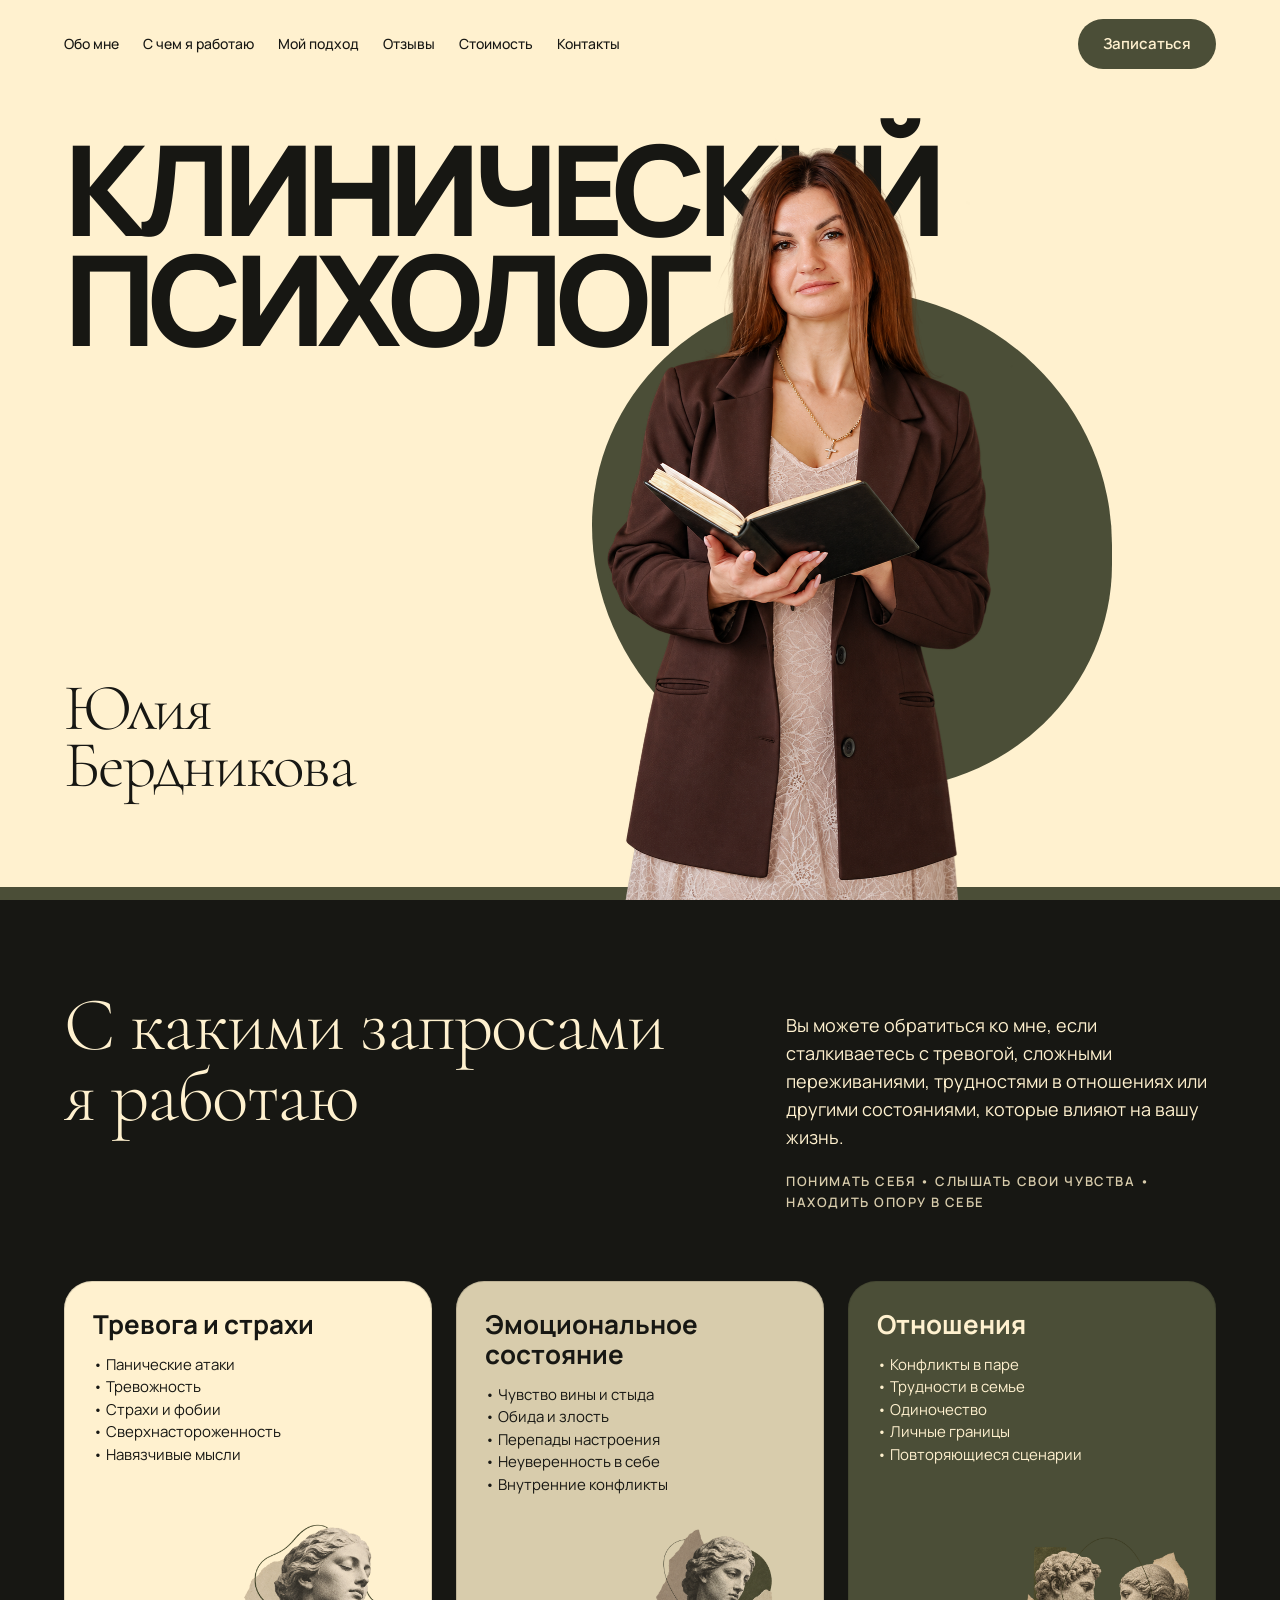
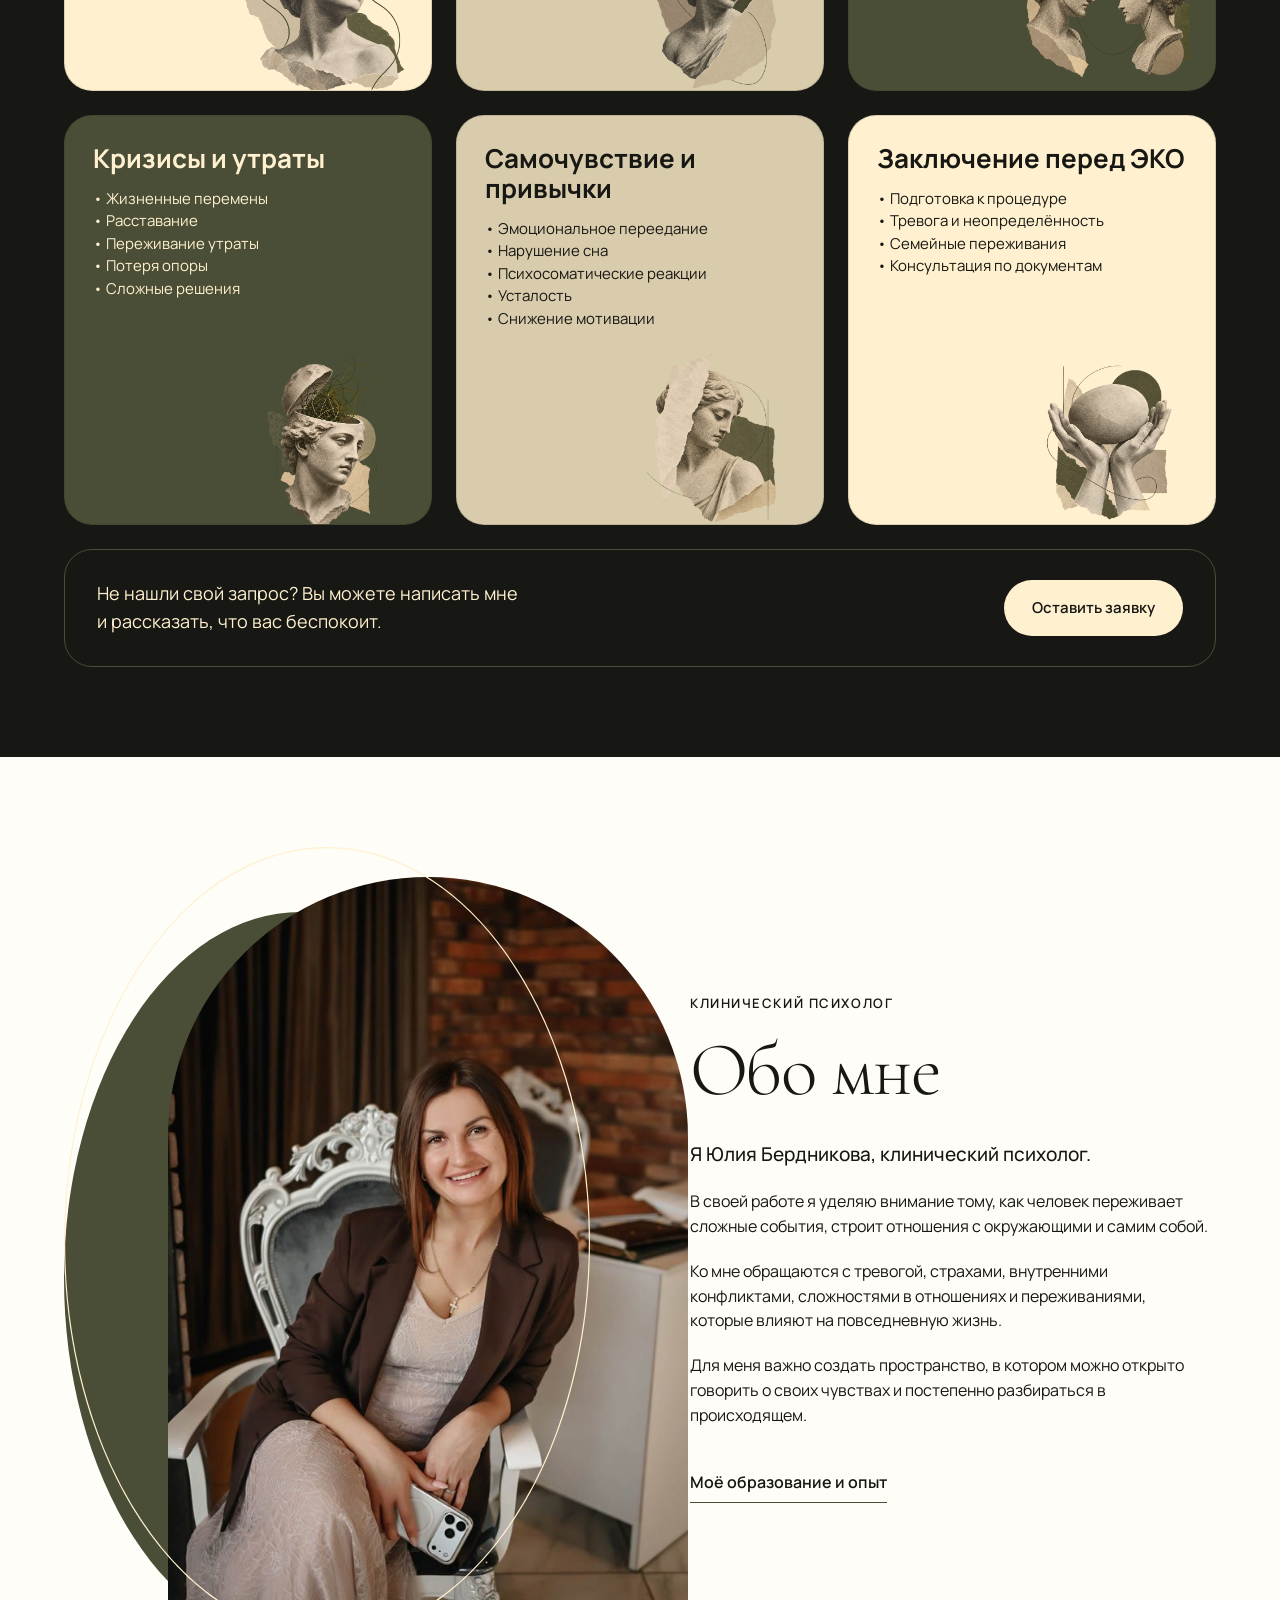
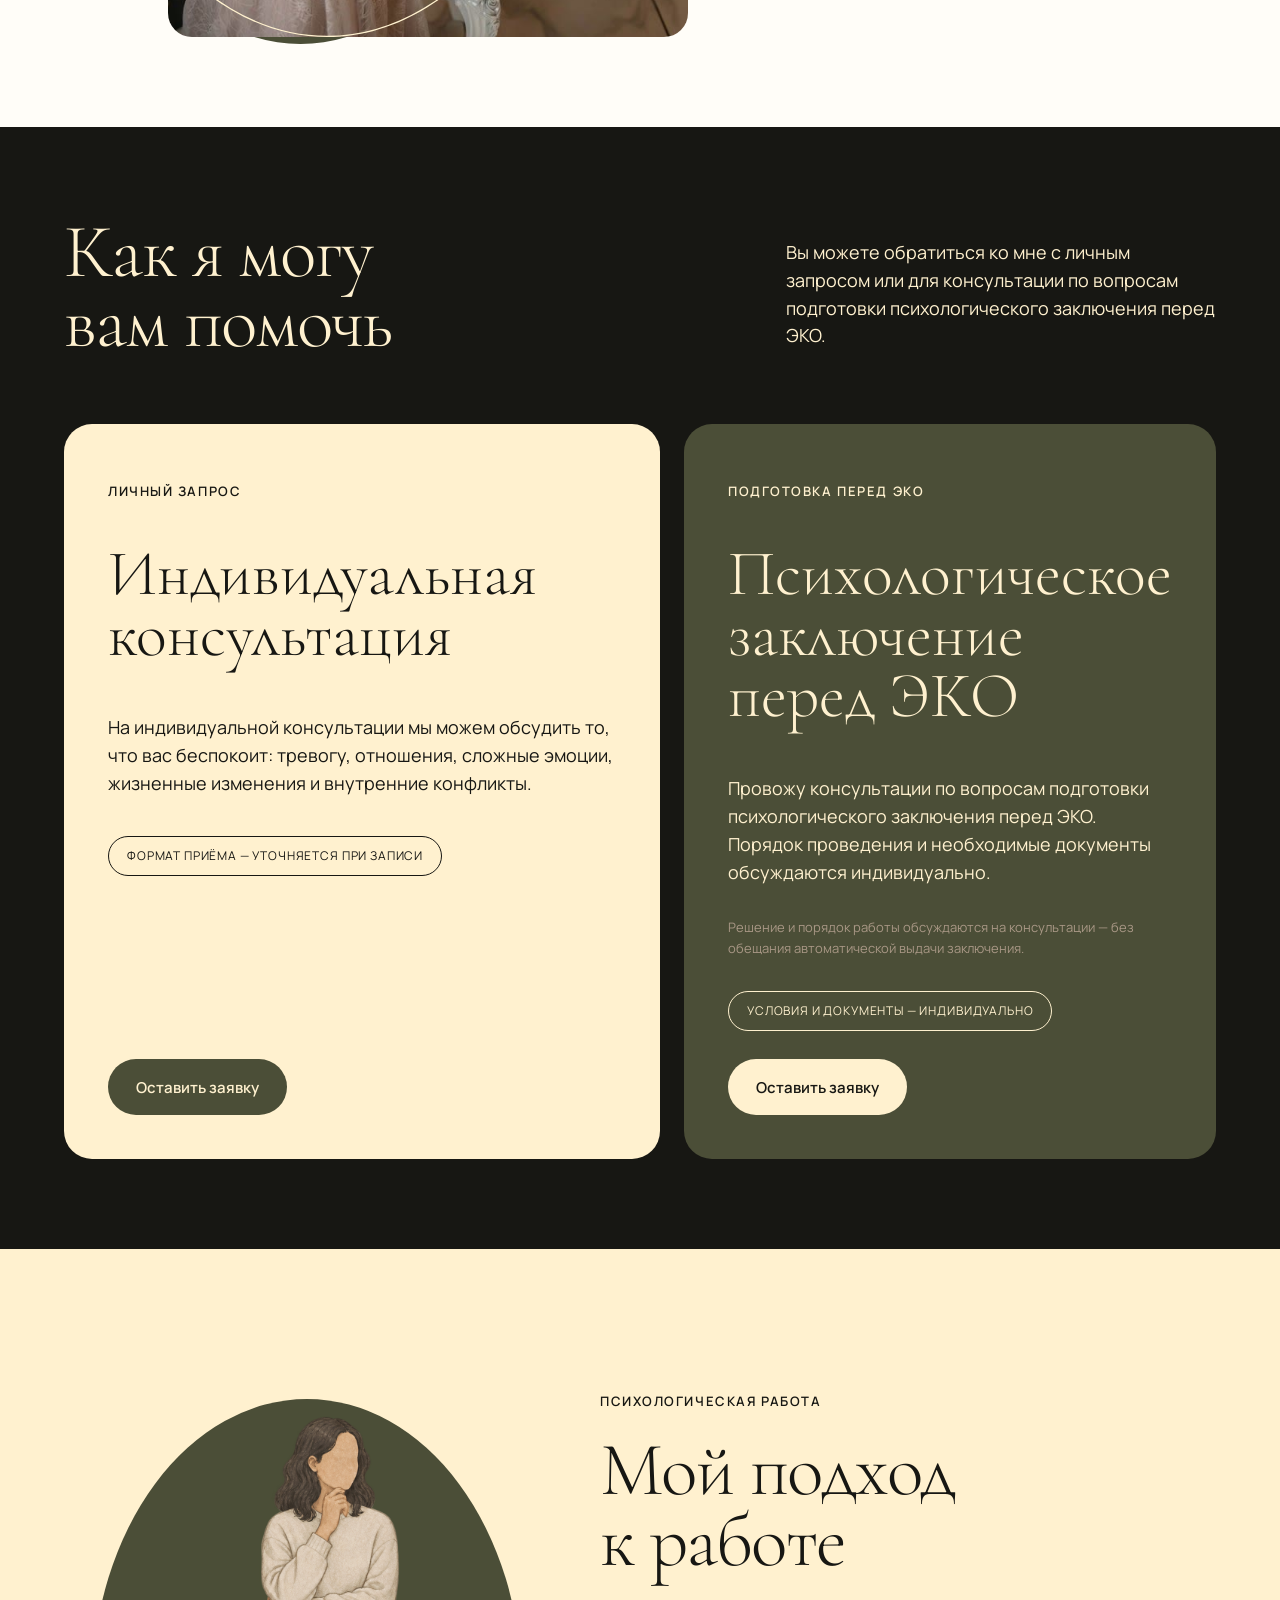
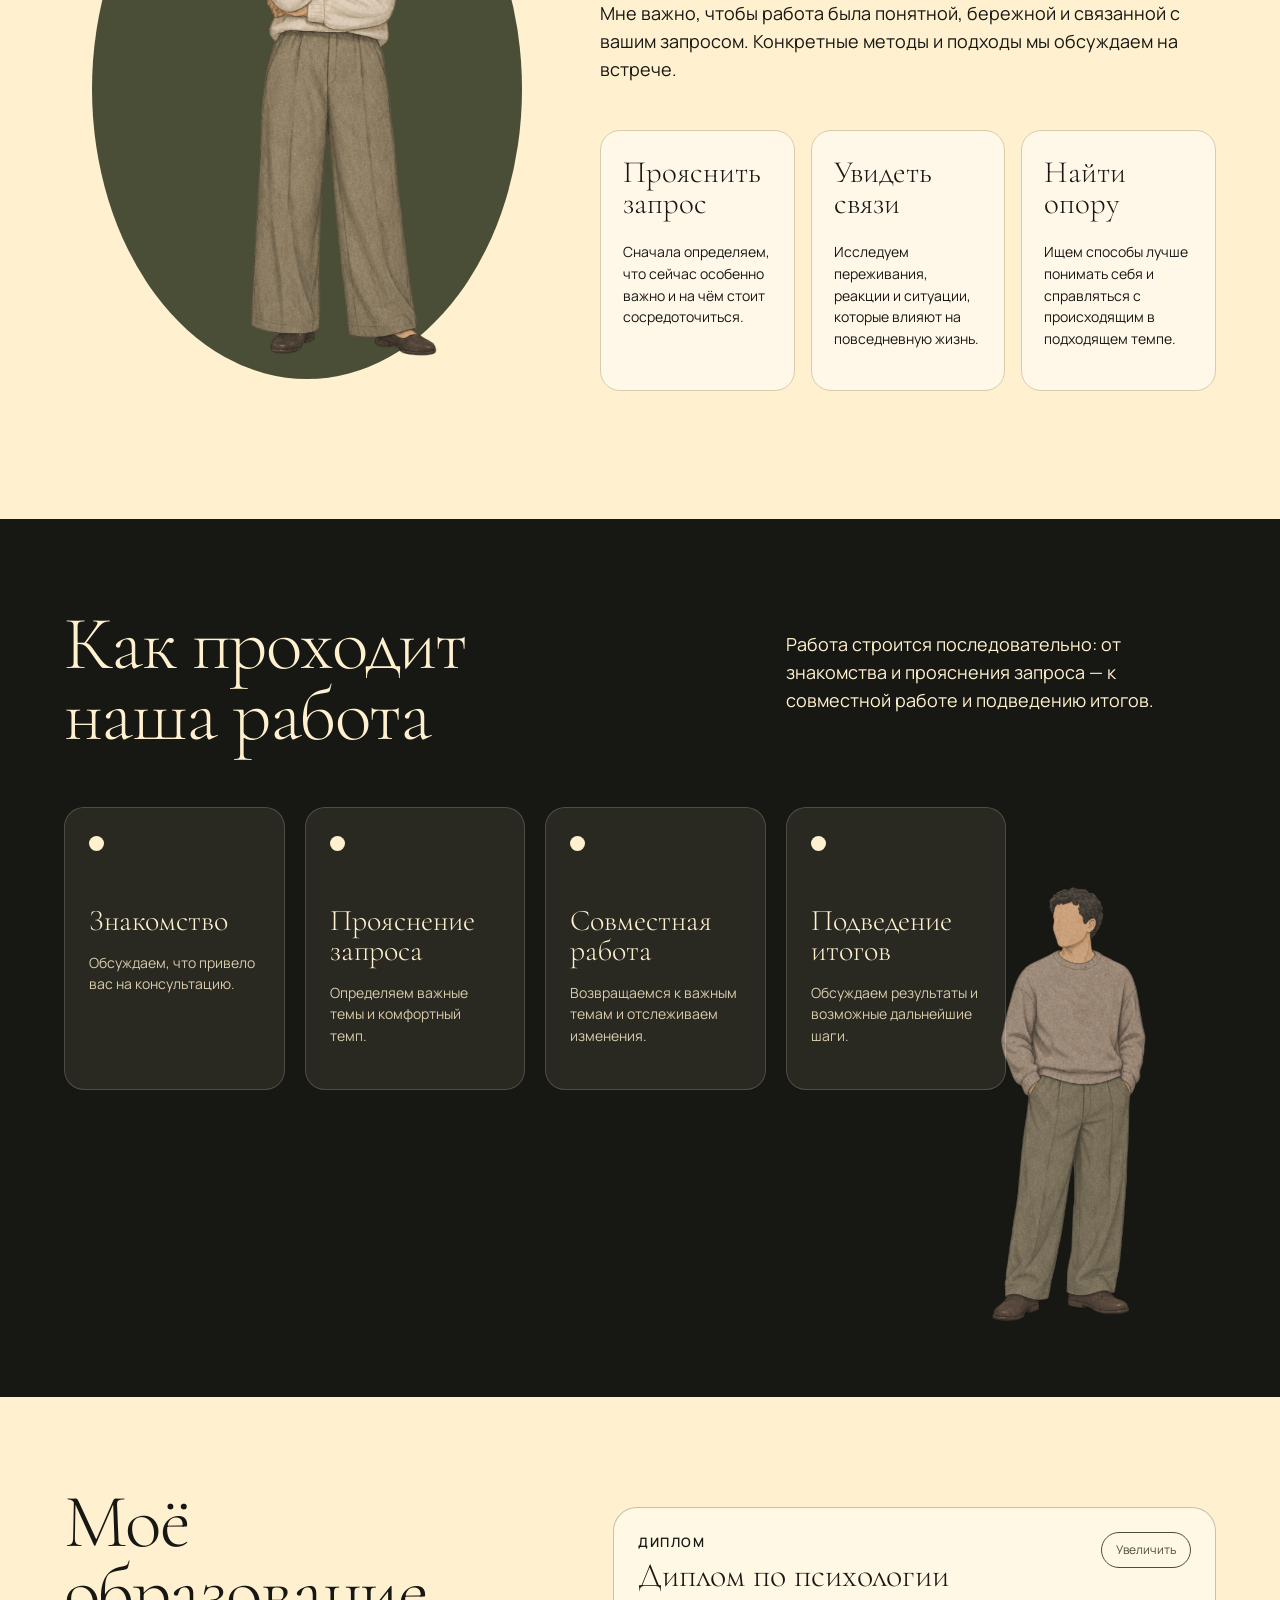
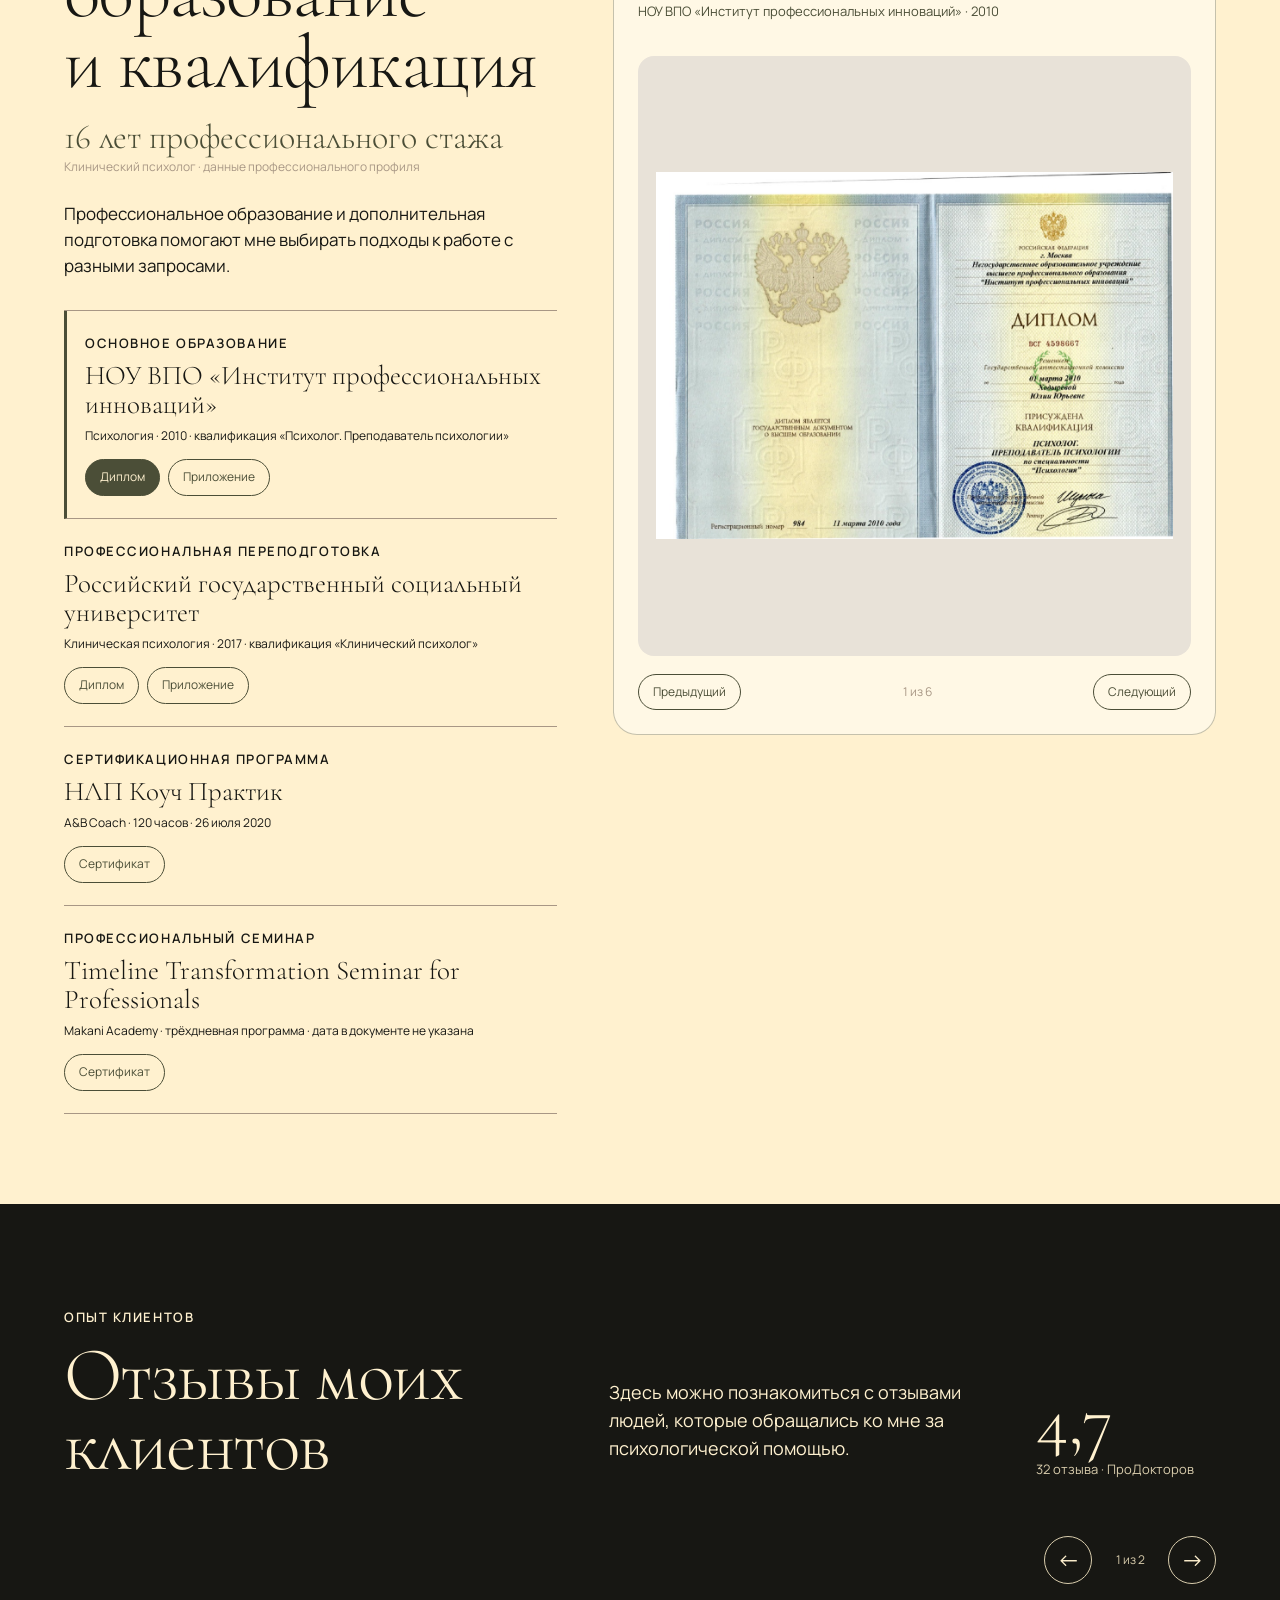
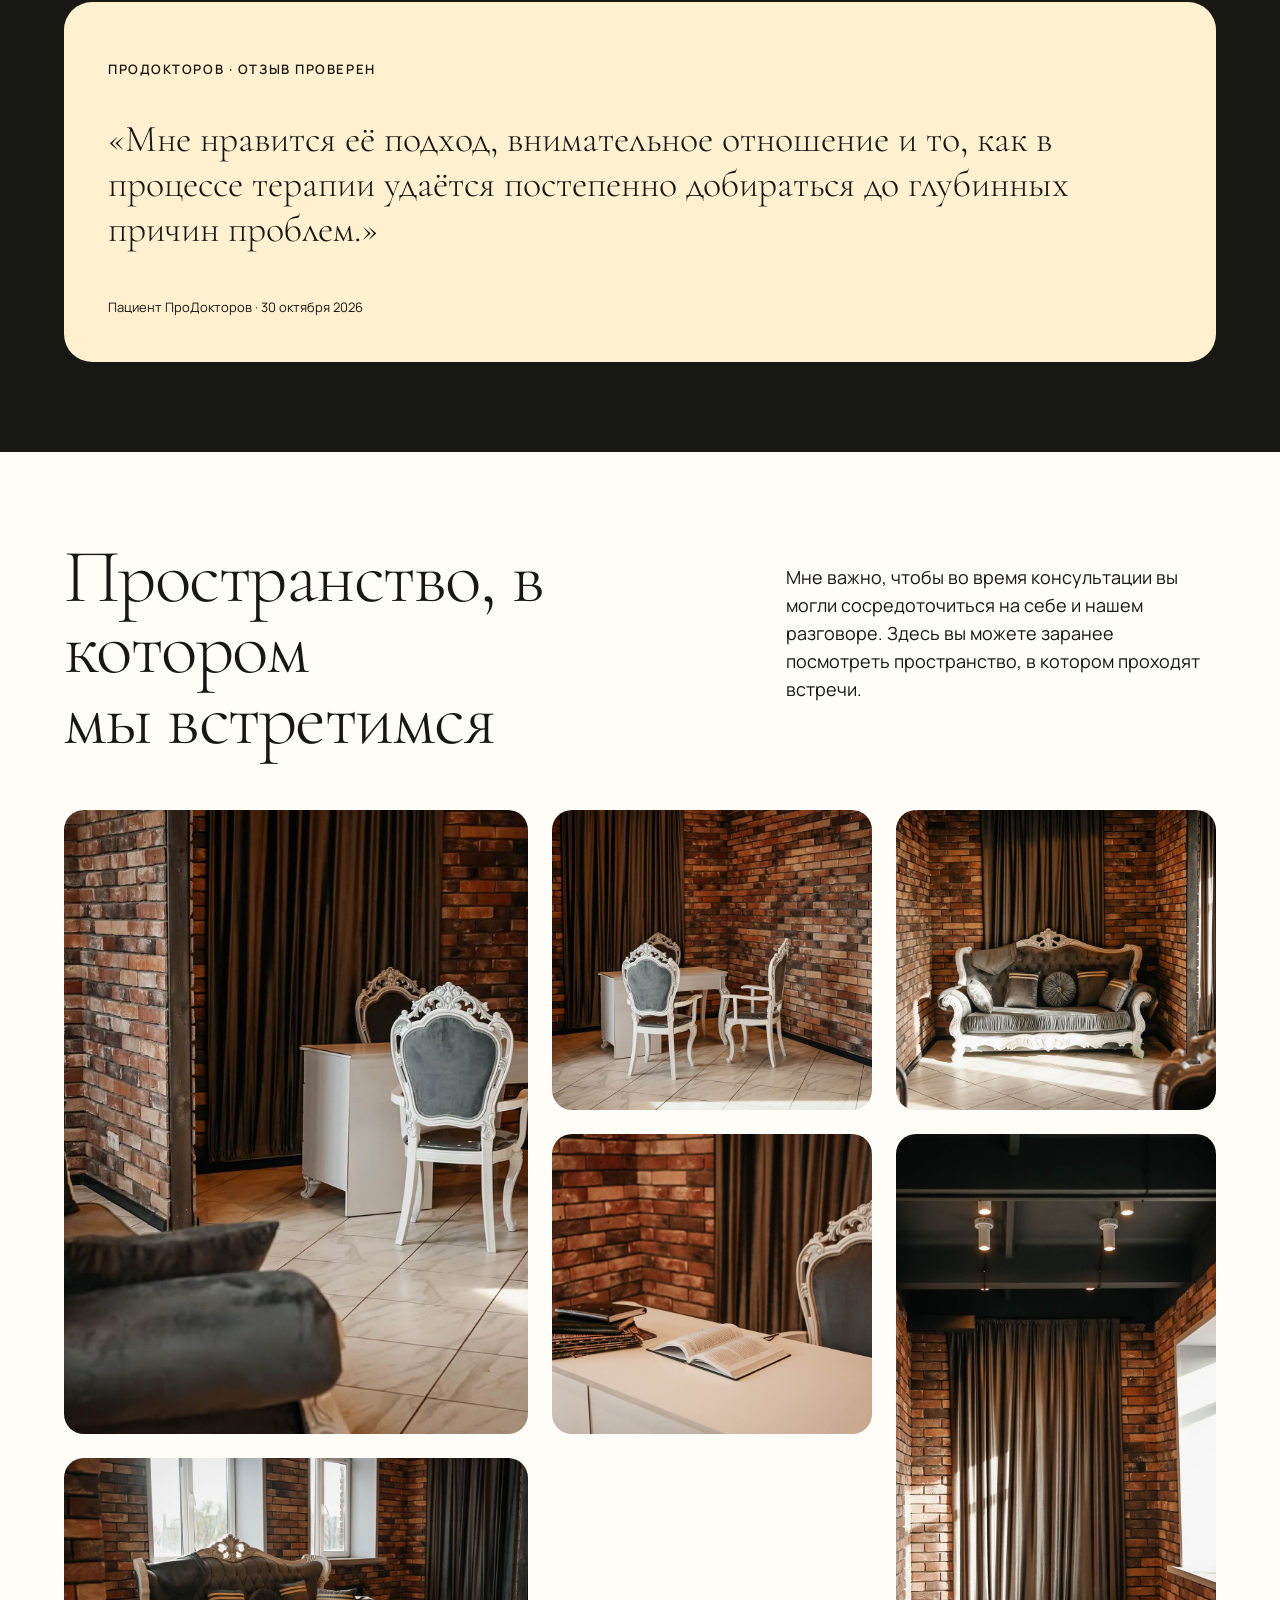
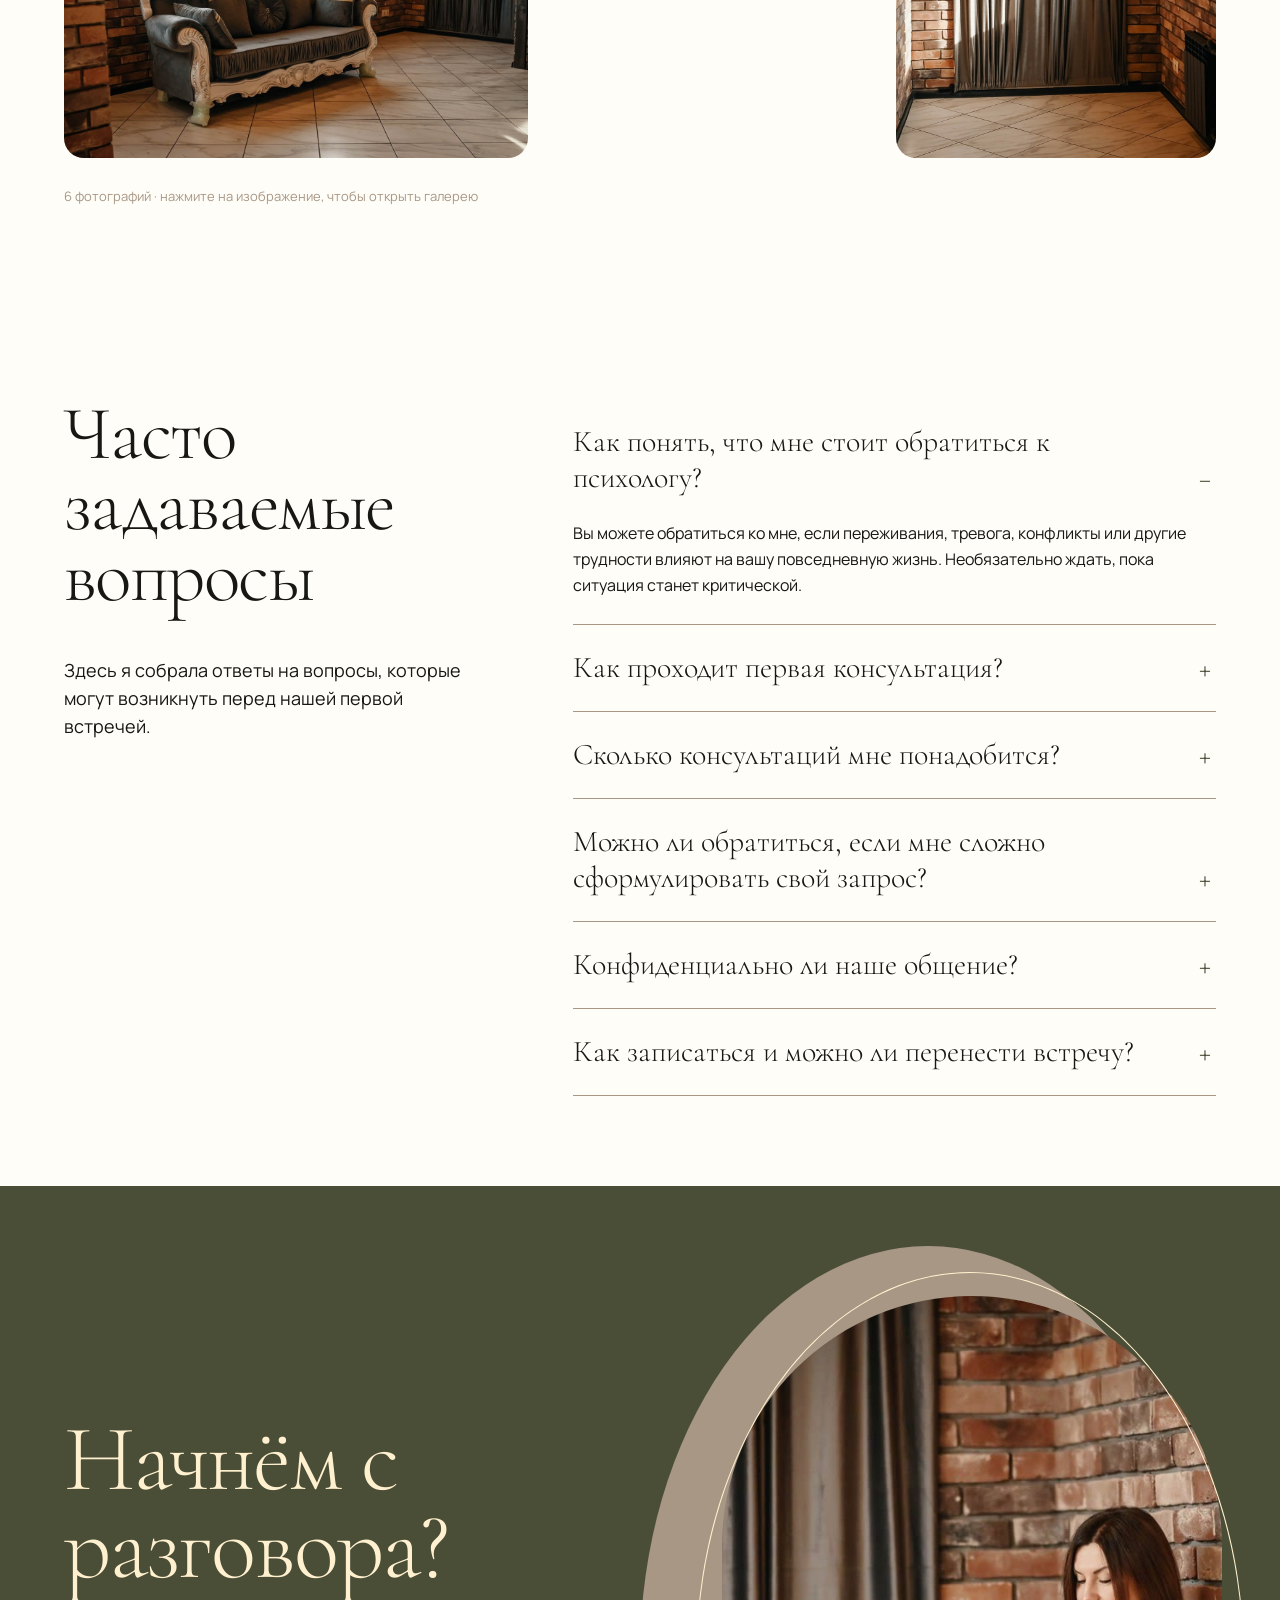
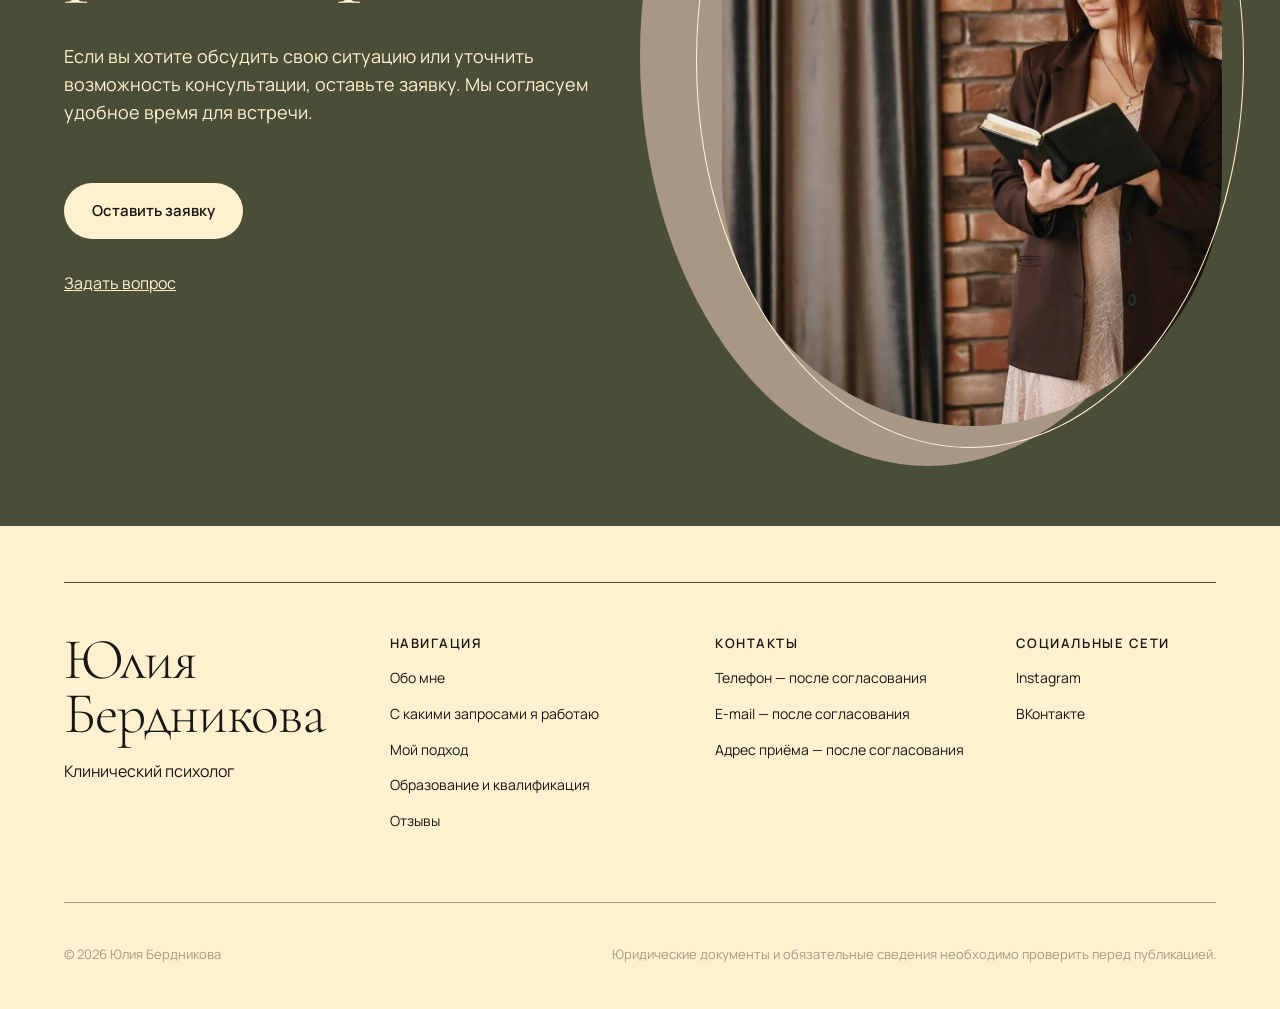
==== commit efabdc6e: "Strengthen hero profession hierarchy" ====
--- a/index.html
+++ b/index.html
@@ -8,7 +8,7 @@
     <link rel="icon" href="data:image/svg+xml,<svg xmlns=%22http://www.w3.org/2000/svg%22 viewBox=%220 0 64 64%22><rect width=%2264%22 height=%2264%22 rx=%2216%22 fill=%22%234c5137%22/><text x=%2232%22 y=%2242%22 text-anchor=%22middle%22 font-size=%2232%22 fill=%22%23fff0c9%22>Ю</text></svg>" />
     <link rel="preconnect" href="https://fonts.googleapis.com" />
     <link rel="preconnect" href="https://fonts.gstatic.com" crossorigin />
-    <link href="https://fonts.googleapis.com/css2?family=Bad+Script&family=Cormorant+Garamond:wght@300;400&family=Manrope:wght@400;500;600&display=swap" rel="stylesheet" />
+    <link href="https://fonts.googleapis.com/css2?family=Bad+Script&family=Cormorant+Garamond:wght@300;400&family=Manrope:wght@400;500;600;800&display=swap" rel="stylesheet" />
     <link rel="stylesheet" href="styles.css" />
     <script src="script.js" defer></script>
   </head>
@@ -24,9 +24,10 @@
       </nav>
       <div class="hero-main shell">
         <div class="hero-copy reveal">
-          <p class="eyebrow">Клинический психолог</p>
-          <h1><span>Юлия</span><span>Бердникова</span></h1>
+          <h1><span>КЛИНИЧЕСКИЙ</span><span>ПСИХОЛОГ</span></h1>
+          <h2 class="hero-name"><span>Юлия</span><span>Бердникова</span></h2>
         </div>
+        <div class="hero-accent" aria-hidden="true"></div>
         <div class="hero-art reveal" aria-label="Портрет Юлии Бердниковой">
           <img class="hero-portrait" src="assets/hero-yulia-transparent.png" alt="Юлия Бердникова с книгой" />
         </div>
--- a/styles.css
+++ b/styles.css
@@ -115,7 +115,7 @@
 @media(max-width:760px){.education-experience{font-size:29px;margin-top:-8px}.review-carousel{margin-top:38px}.review-carousel-controls{justify-content:space-between}.review-carousel-controls button{width:44px;height:44px}.review-slide{min-height:390px}.review-main.review-slide,.review-side.review-slide{padding:28px}.review-main.review-slide q{font-size:31px}}
 @media(prefers-reduced-motion:reduce){.review-viewport{scroll-behavior:auto}}
 
-/* Editorial hero using the existing Yulia palette. */
+/* Hero hierarchy: profession first, portrait second, name as a compact signature. */
 .hero{position:relative;min-height:900px;background:var(--cream);color:var(--graphite);overflow:hidden}
 .hero::after{content:"";position:absolute;left:0;right:0;bottom:0;height:13px;background:var(--olive)}
 .hero .nav{position:relative;z-index:10;color:var(--graphite)}
@@ -123,18 +123,18 @@
 .hero .nav>.button{background:var(--olive);color:var(--cream)}
 .hero .nav>.button:hover{background:#393c2a}
 .hero-main{position:relative;display:block;min-height:812px;padding-top:0}
-.hero-copy{position:absolute;inset:66px 0 auto;z-index:1;width:100%;padding:0;color:var(--graphite);text-align:left;pointer-events:none}
-.hero-copy .eyebrow{position:absolute;left:4px;top:-24px;margin:0;color:var(--olive)}
-.hero h1{margin:0;font-size:clamp(112px,10.6vw,154px);line-height:.72;letter-spacing:-.045em}
-.hero h1 span{display:block;white-space:nowrap}
-.hero h1 span:first-child{padding-left:4%}
-.hero h1 span:last-child{margin-top:54px;padding-left:0}
-.hero-art{position:absolute;z-index:2;right:17%;bottom:0;width:min(620px,48vw);height:790px;margin:0;transform:none}
+.hero-copy{position:absolute;inset:52px 0 auto;z-index:1;width:100%;padding:0;color:var(--graphite);text-align:left;pointer-events:none}
+.hero h1{margin:0;font:800 clamp(106px,9.8vw,148px)/.78 Manrope,Arial,sans-serif;letter-spacing:-.065em}
+.hero h1 span{display:block;white-space:nowrap;animation:heroTypeIn .7s ease both}
+.hero h1 span:last-child{margin-top:12px}
+.hero-name{position:absolute;left:0;top:540px;z-index:4;margin:0;font:300 66px/.86 "Cormorant Garamond",serif;letter-spacing:-.03em;color:var(--graphite);animation:heroTypeIn .7s .16s ease both}
+.hero-name span{display:block}
+.hero-accent{position:absolute;z-index:0;right:9%;top:202px;width:520px;height:500px;border-radius:48% 52% 46% 54%;background:var(--olive)}
+.hero-art{position:absolute;z-index:3;right:9%;bottom:0;width:min(630px,49vw);height:770px;margin:0;transform:none}
 .hero-portrait{width:100%;height:100%;object-fit:contain;object-position:bottom center;animation:heroPortraitIn .9s cubic-bezier(.22,.61,.36,1) both}
-.hero-copy .eyebrow,.hero h1 span{animation:heroTypeIn .75s ease both}
-.hero h1 span:first-child{animation-delay:.08s}.hero h1 span:last-child{animation-delay:.16s}
+.hero h1 span:first-child{animation-delay:.04s}.hero h1 span:last-child{animation-delay:.12s}
 @keyframes heroPortraitIn{from{opacity:0;transform:translateY(22px)}to{opacity:1;transform:none}}
 @keyframes heroTypeIn{from{opacity:0;transform:translateY(14px)}to{opacity:1;transform:none}}
-@media(max-width:1050px){.hero{min-height:860px}.hero-main{min-height:772px}.hero-copy{inset:64px 0 auto}.hero h1{font-size:clamp(92px,12.6vw,128px)}.hero h1 span:last-child{margin-top:42px}.hero-art{right:2%;width:min(560px,58vw);height:720px;transform:none}}
-@media(max-width:760px){.hero{min-height:880px}.hero .nav{gap:10px}.hero .nav-links{color:var(--graphite)}.hero .nav-links a{color:var(--graphite)}.hero .nav>.button{display:inline-flex;min-height:42px;margin-left:auto;padding:10px 16px}.hero .menu-button{border-color:var(--olive)}.hero .menu-button span{background:var(--olive)}.hero-main{display:block;min-height:808px;padding-top:0}.hero-copy{position:relative;inset:auto;z-index:3;padding-top:38px}.hero-copy .eyebrow{position:static;margin:0 0 14px}.hero h1{font-size:clamp(61px,18vw,76px);line-height:.78;letter-spacing:-.04em}.hero h1 span:first-child{padding-left:0}.hero h1 span:last-child{margin-top:20px;padding-left:0}.hero-art{left:0;right:auto;bottom:0;width:100%;height:600px;transform:none}.hero-portrait{object-position:bottom center}}
-@media(prefers-reduced-motion:reduce){.hero-portrait,.hero-copy .eyebrow,.hero h1 span{animation:none}}
+@media(max-width:1050px){.hero{min-height:860px}.hero-main{min-height:772px}.hero-copy{inset:54px 0 auto}.hero h1{font-size:clamp(78px,10.7vw,108px)}.hero-name{top:460px;font-size:58px}.hero-accent{right:1%;top:190px;width:470px;height:460px}.hero-art{right:0;width:min(570px,62vw);height:710px;transform:none}}
+@media(max-width:760px){.hero{min-height:880px}.hero .nav{gap:10px}.hero .nav-links{color:var(--graphite)}.hero .nav-links a{color:var(--graphite)}.hero .nav>.button{display:inline-flex;min-height:42px;margin-left:auto;padding:10px 16px}.hero .menu-button{border-color:var(--olive)}.hero .menu-button span{background:var(--olive)}.hero-main{display:block;min-height:808px;padding-top:0}.hero-copy{position:relative;inset:auto;z-index:3;padding-top:34px}.hero h1{font-size:clamp(43px,12.4vw,51px);line-height:.82;letter-spacing:-.06em}.hero h1 span:last-child{margin-top:8px}.hero-name{left:0;top:144px;font-size:47px;line-height:.84}.hero-accent{right:-45px;top:280px;width:320px;height:370px}.hero-art{left:0;right:auto;bottom:0;width:100%;height:600px;transform:none}.hero-portrait{object-position:bottom center}}
+@media(prefers-reduced-motion:reduce){.hero-portrait,.hero h1 span,.hero-name{animation:none}}
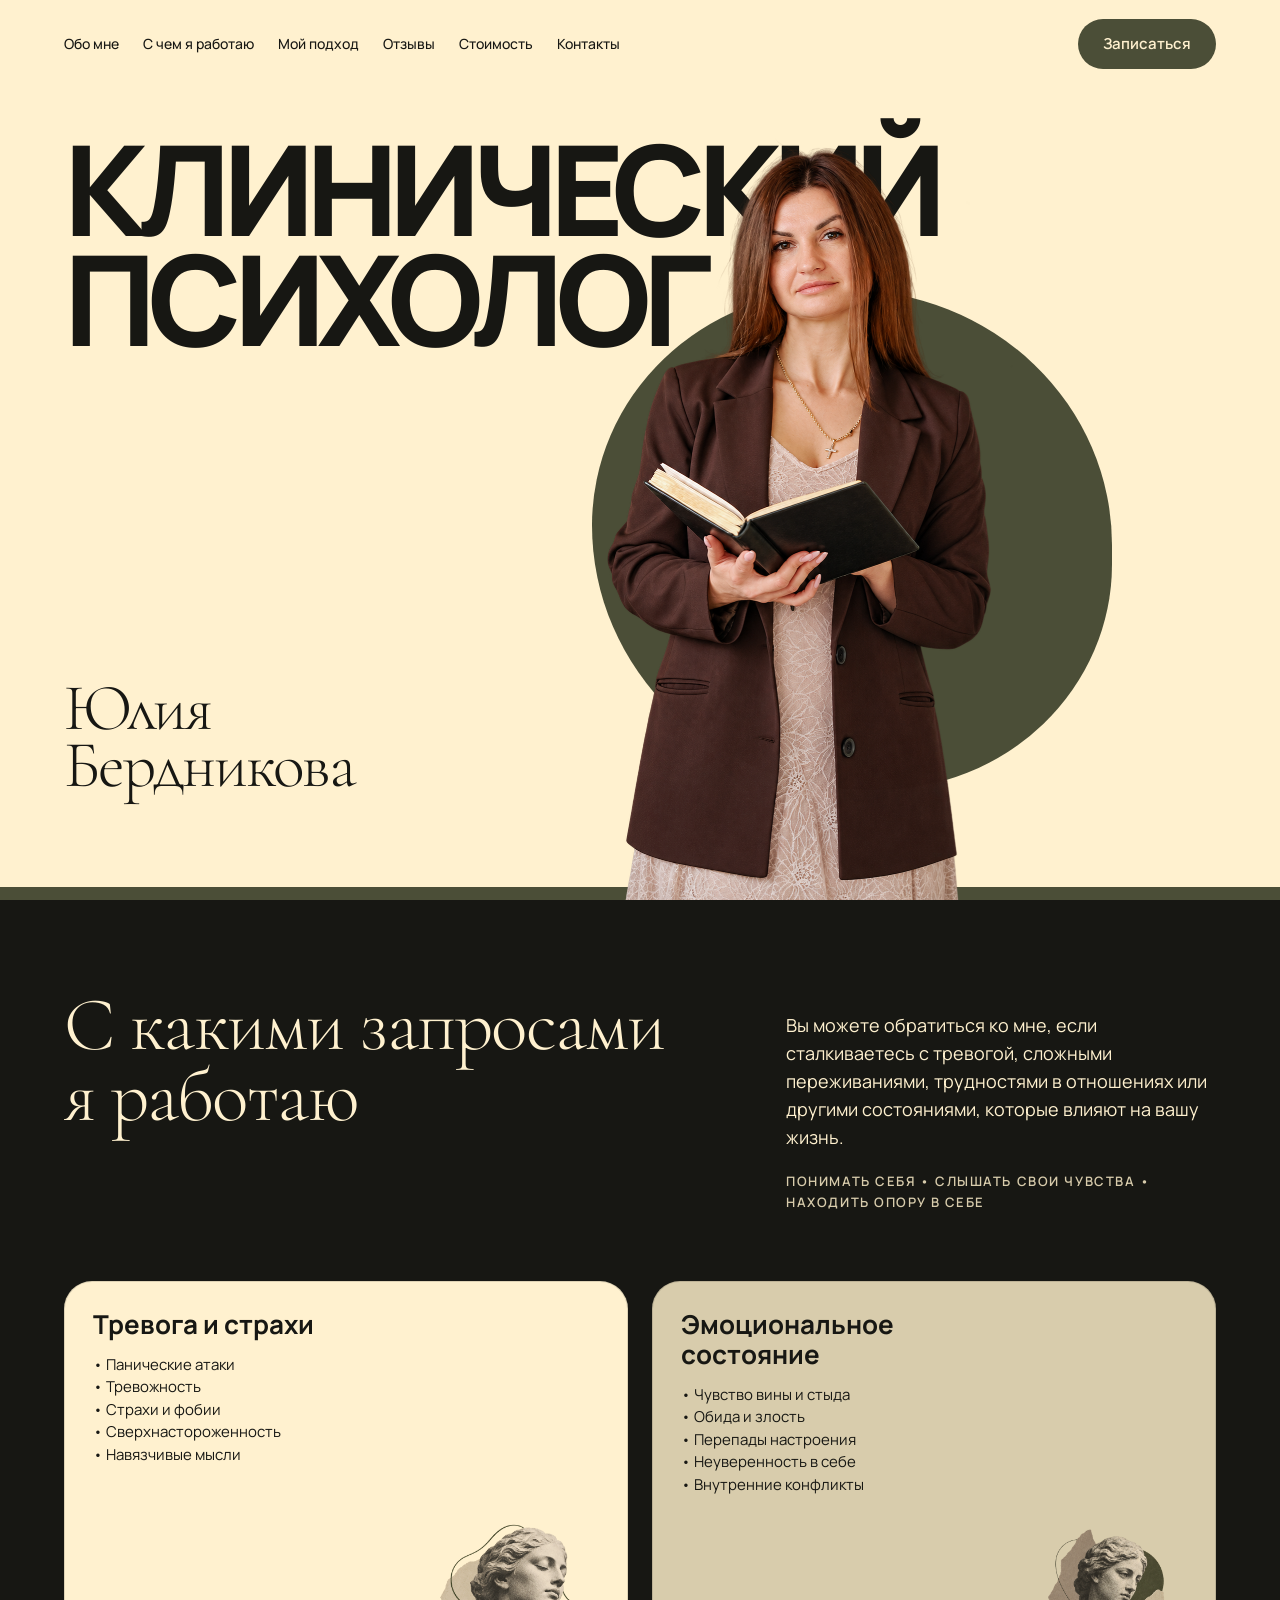
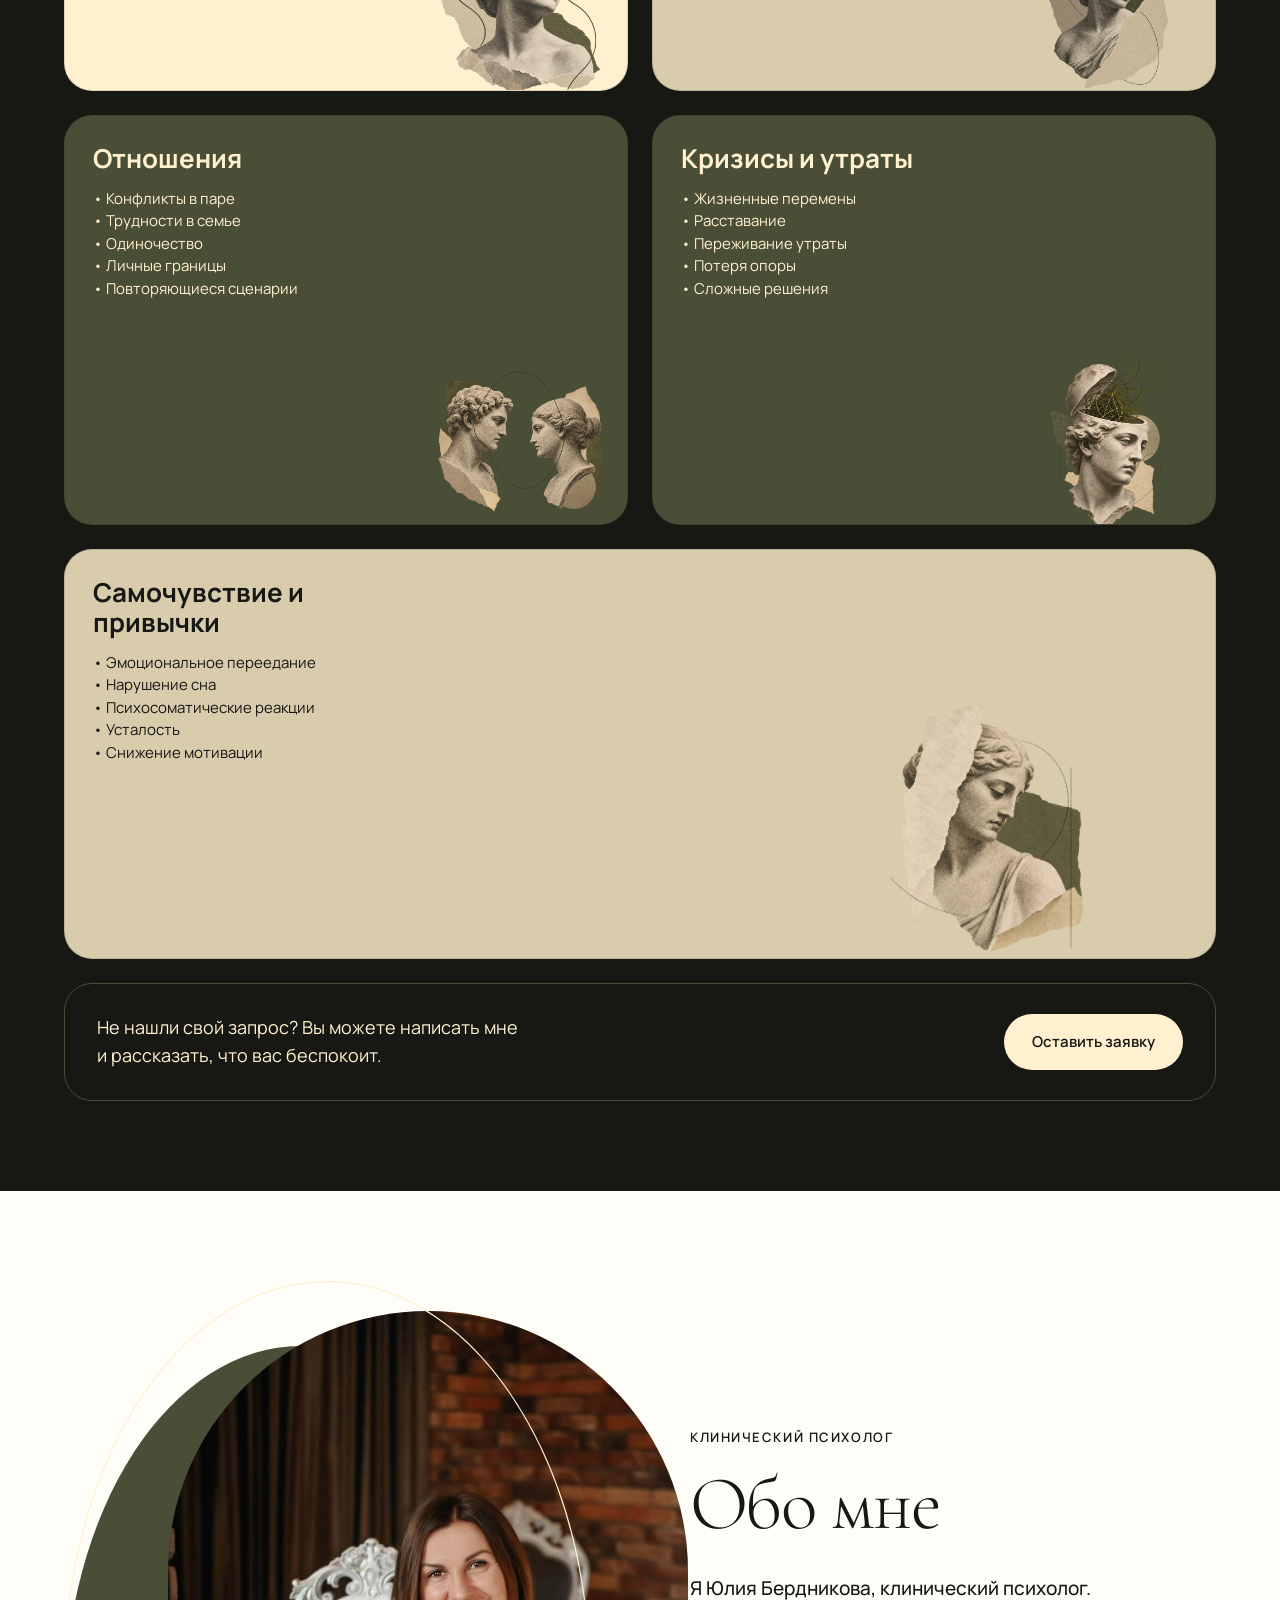
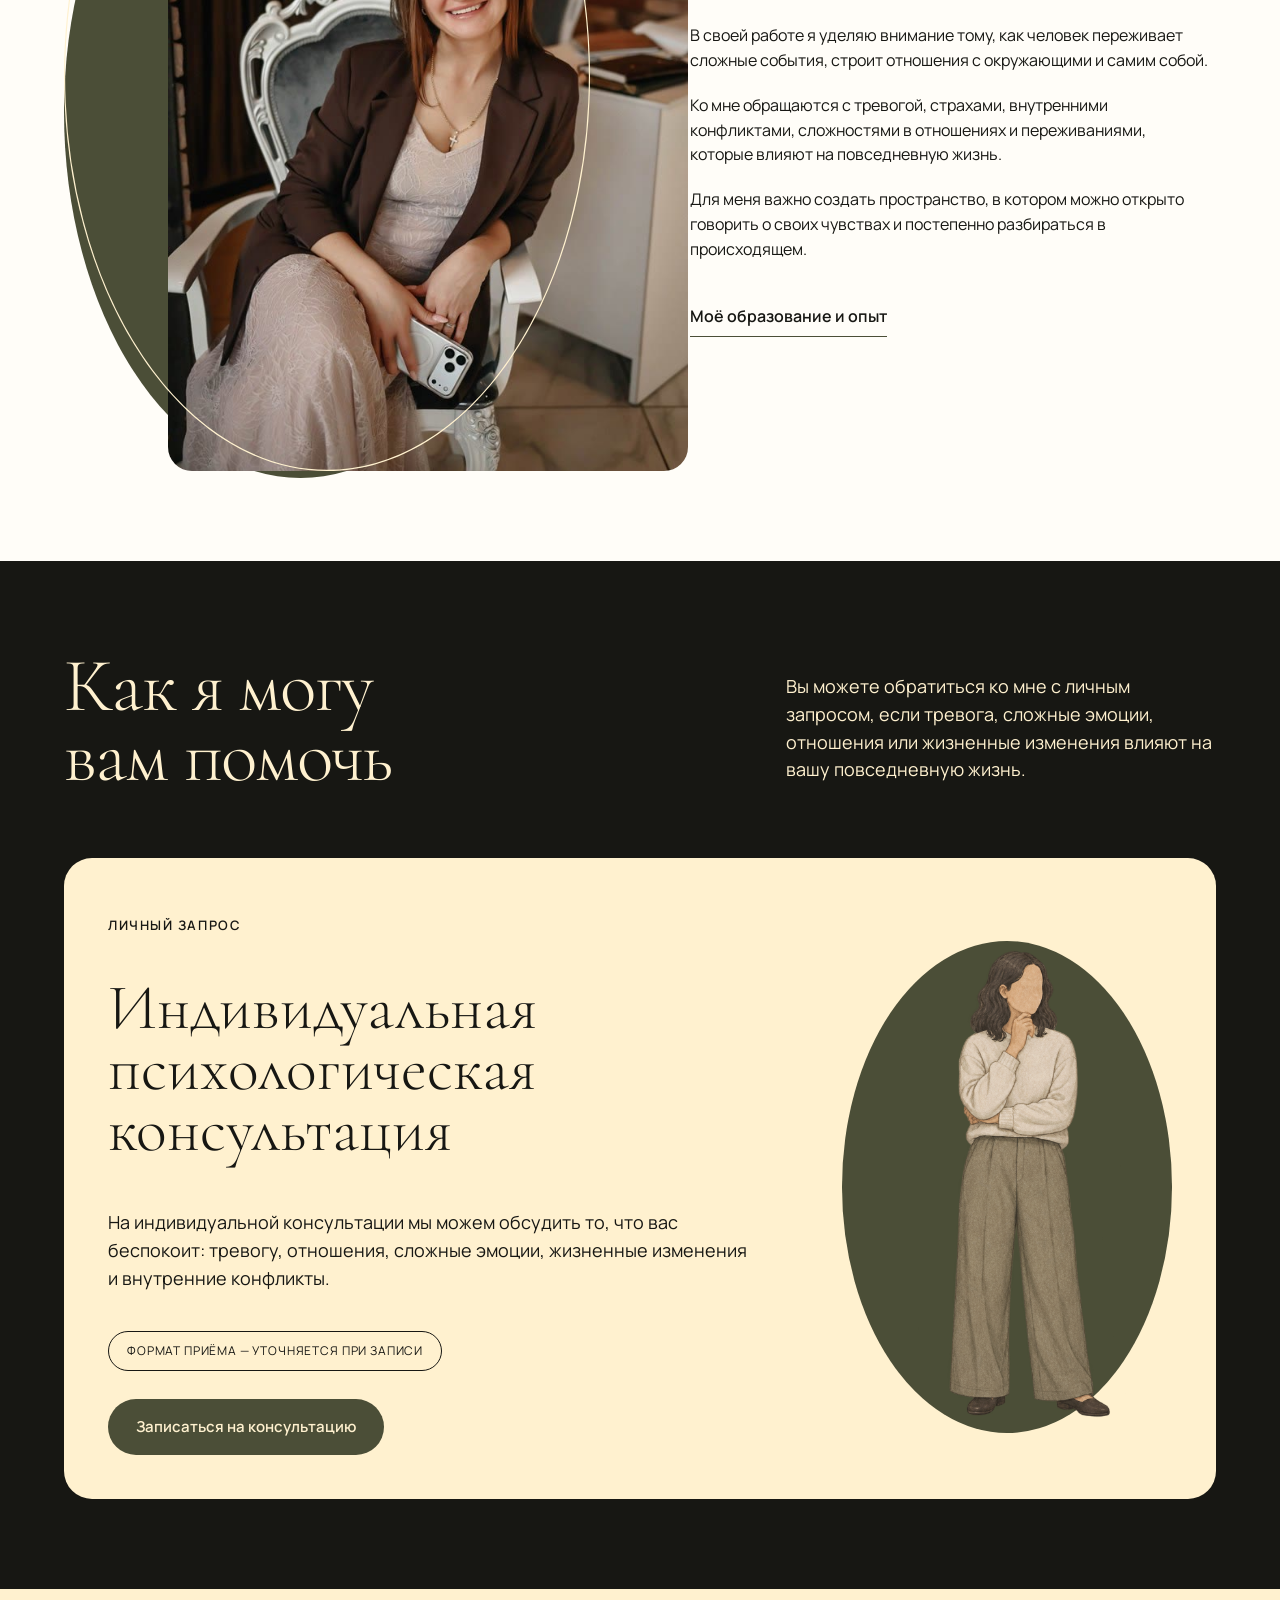
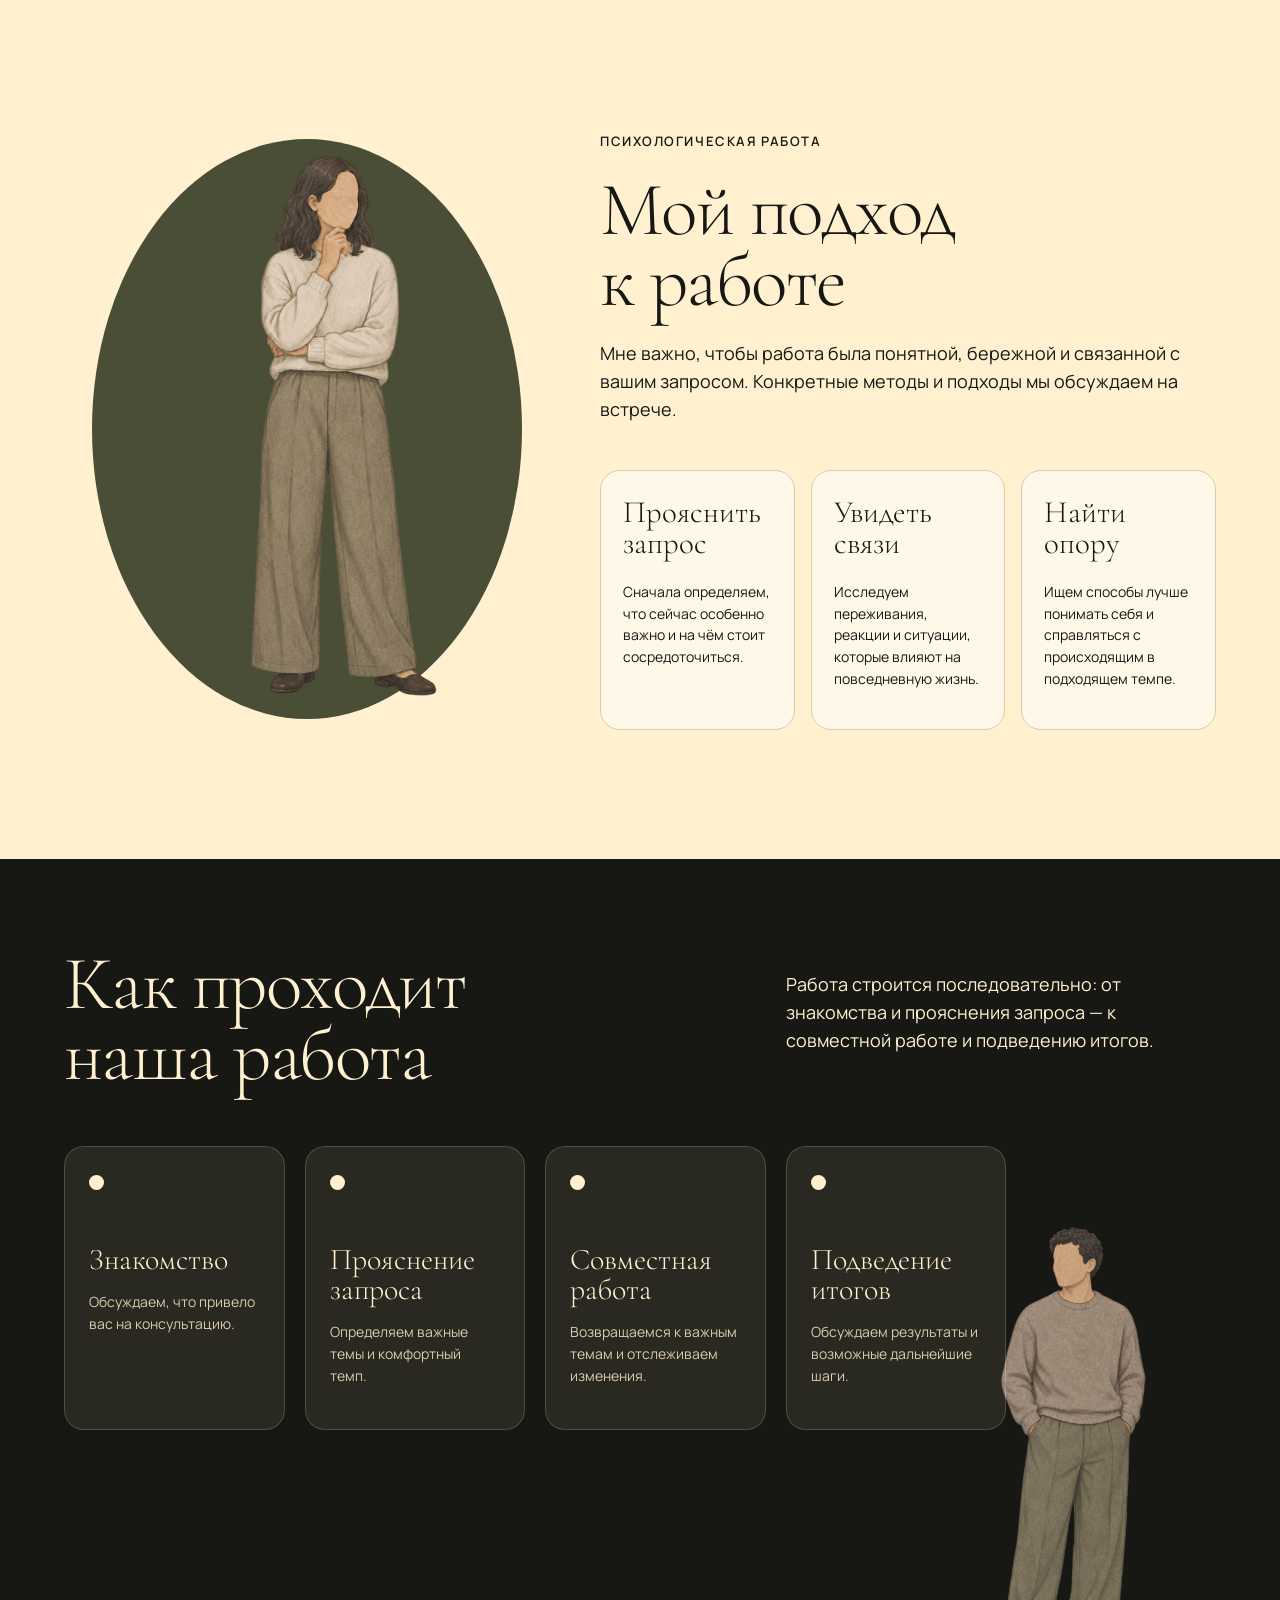
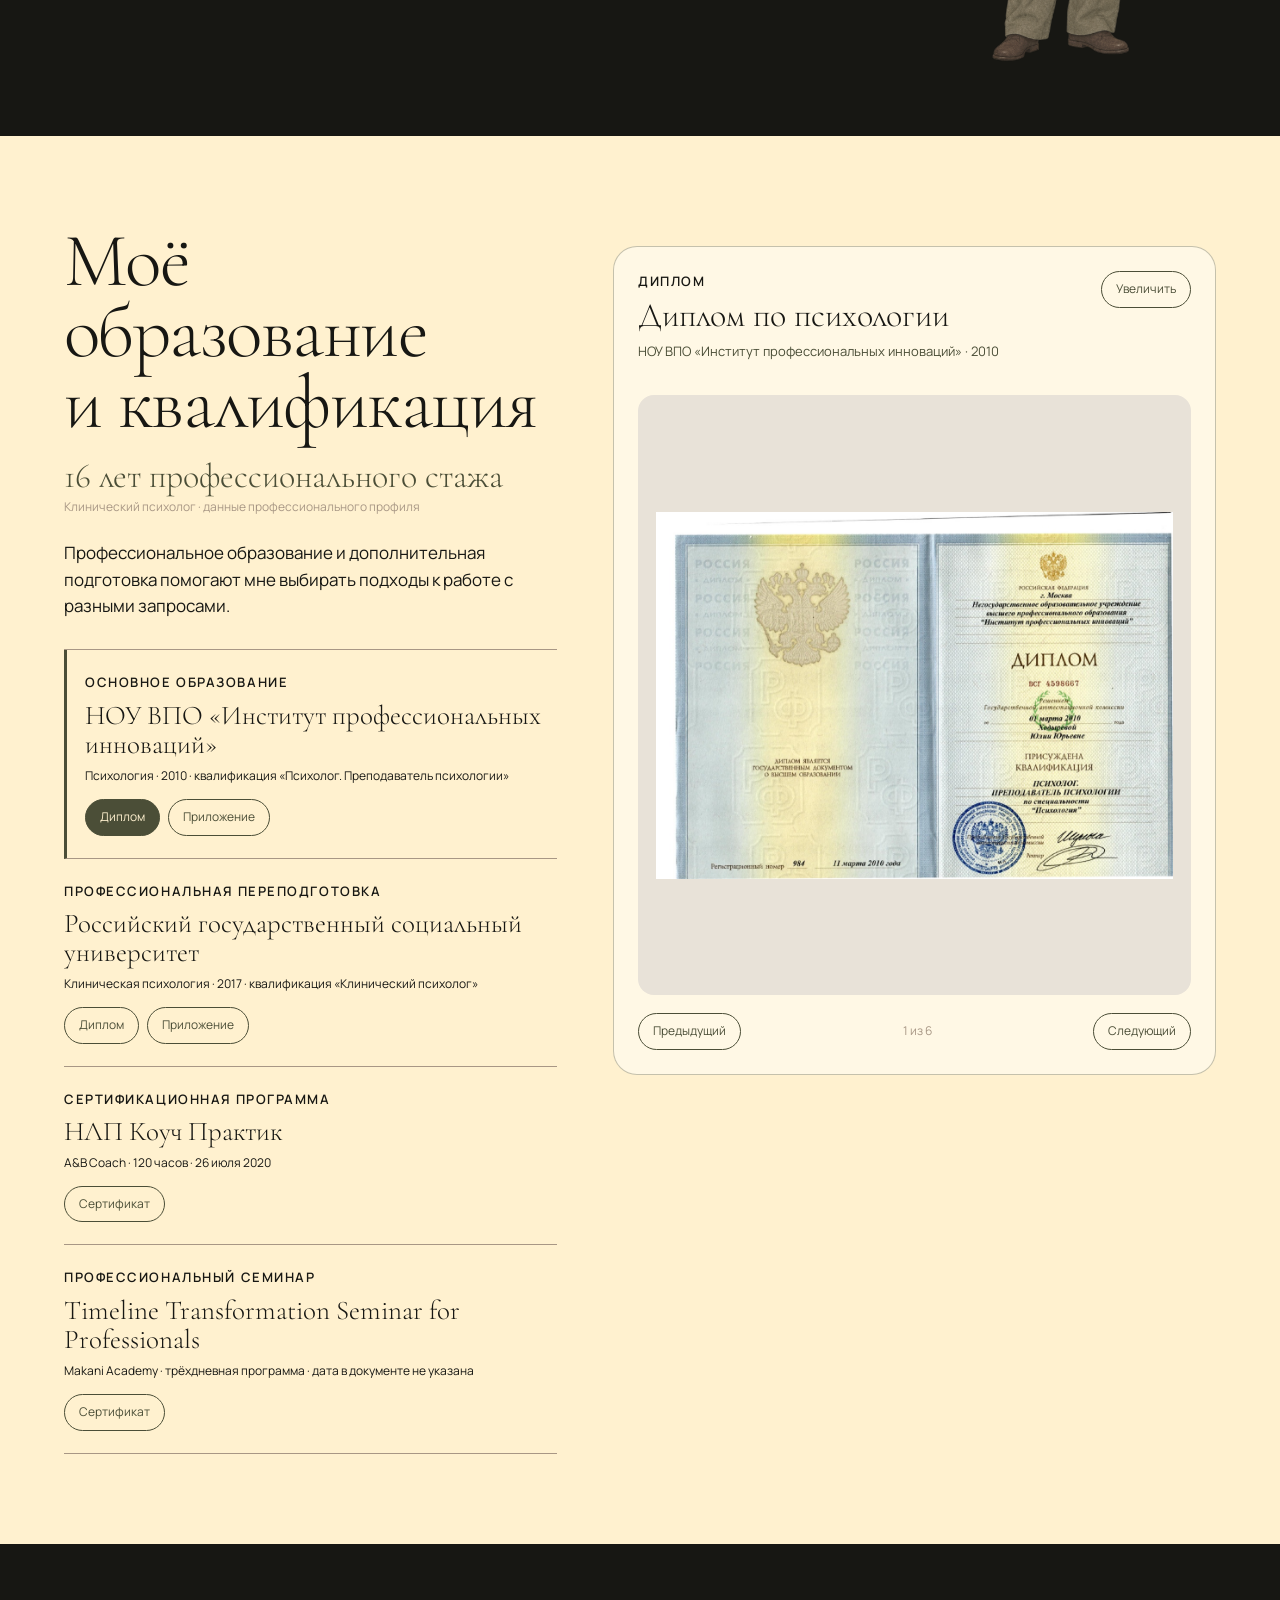
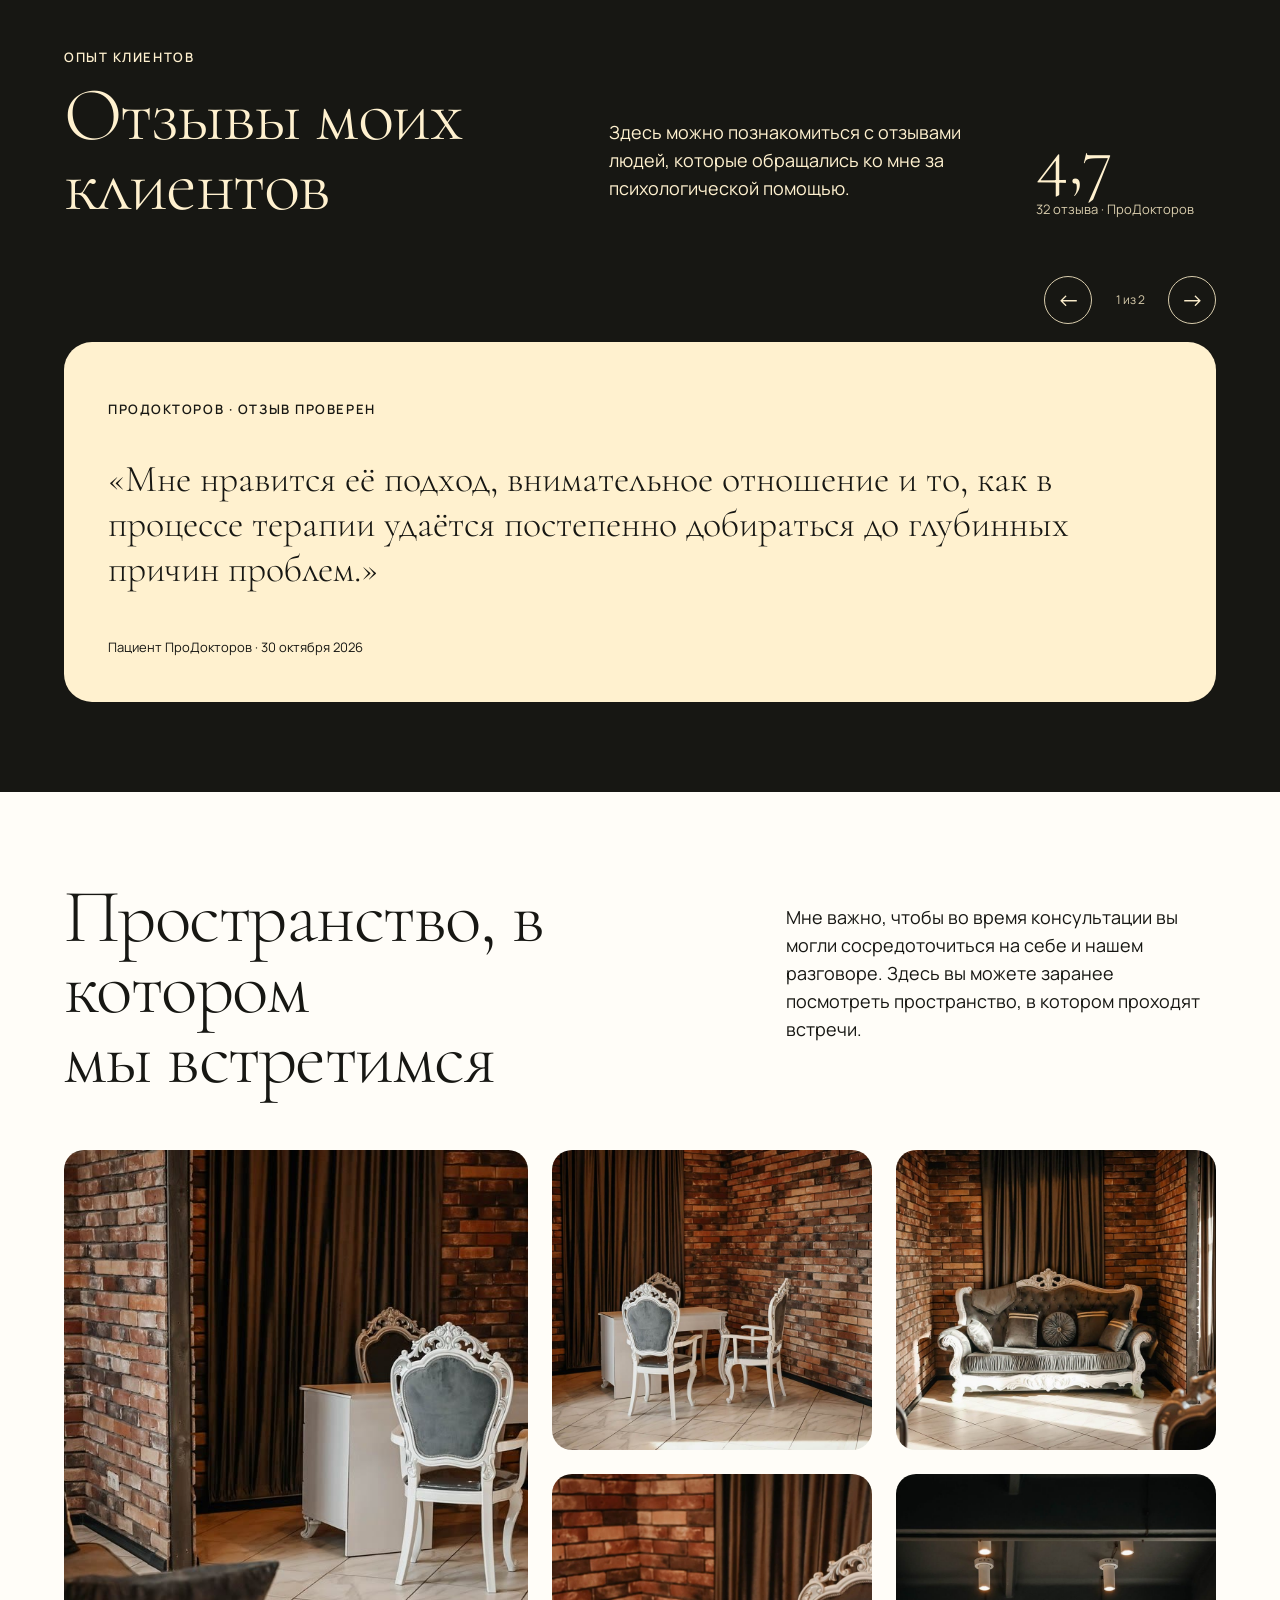
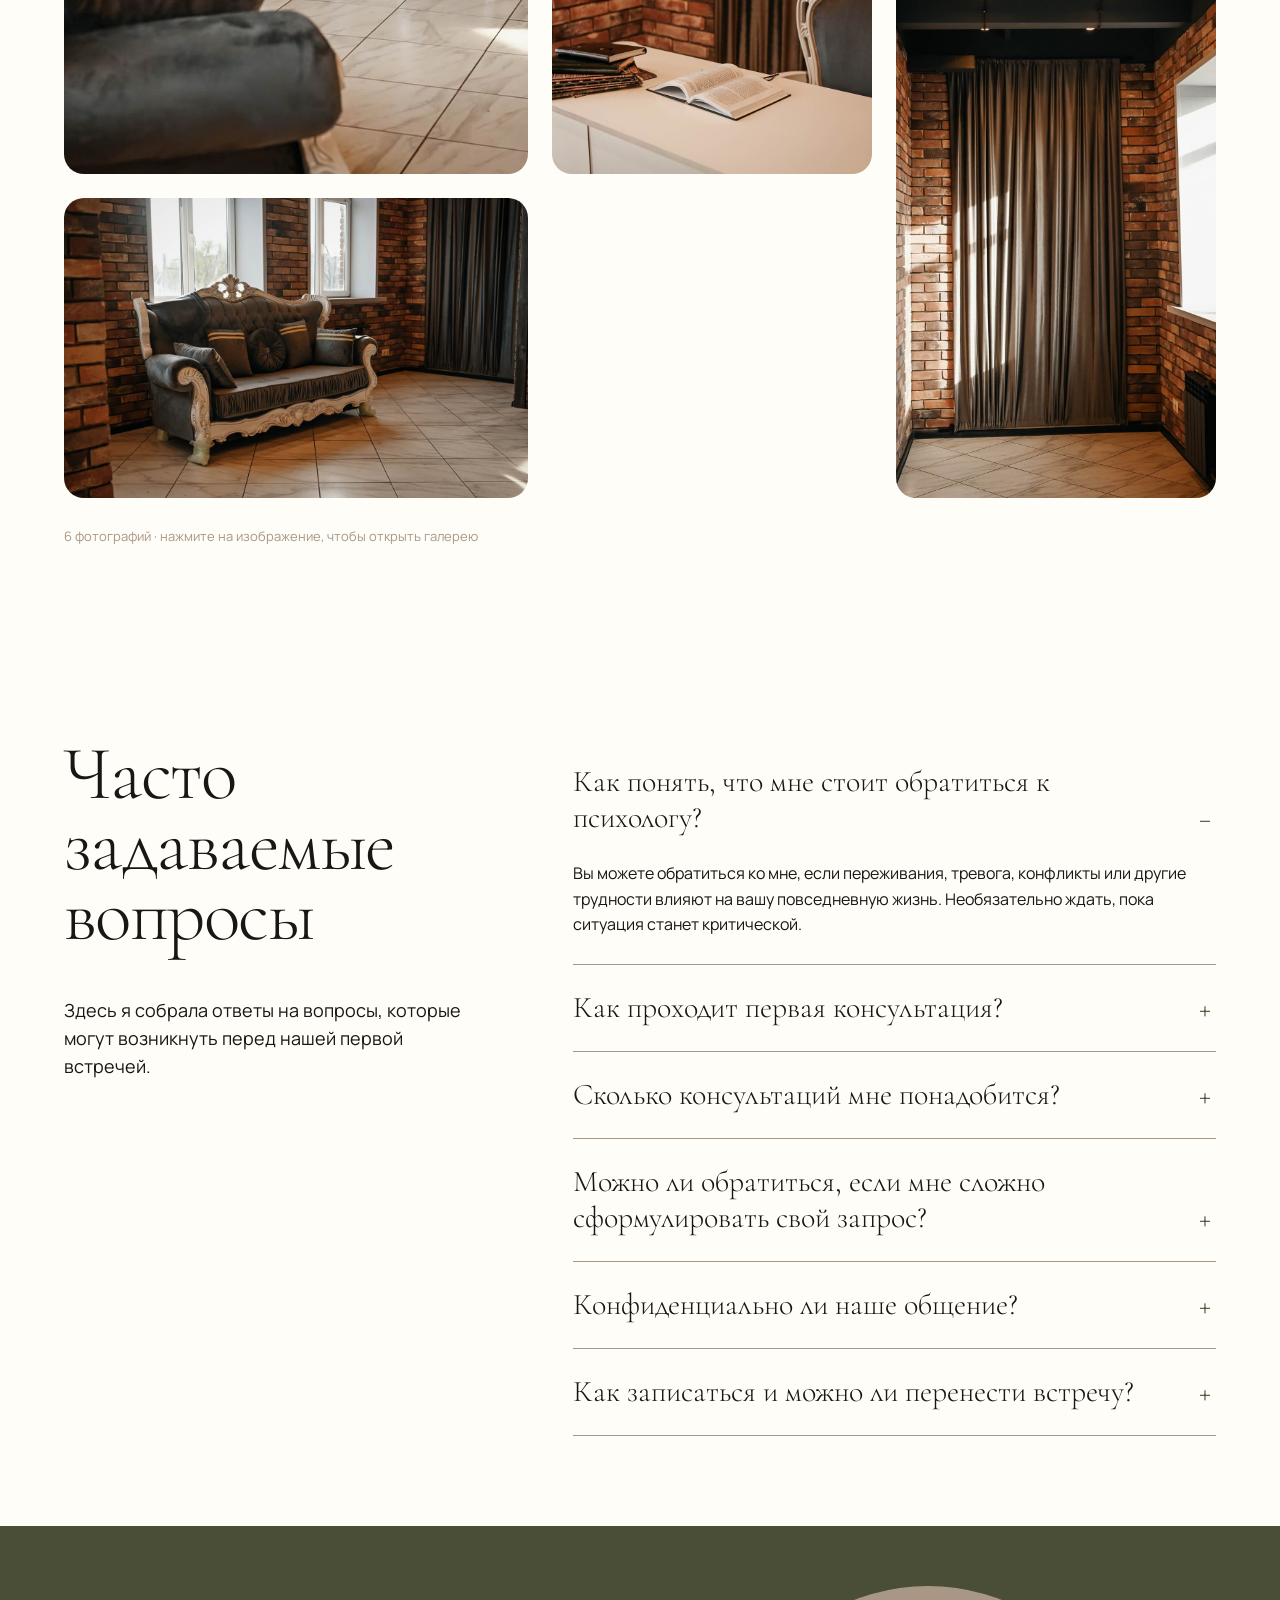
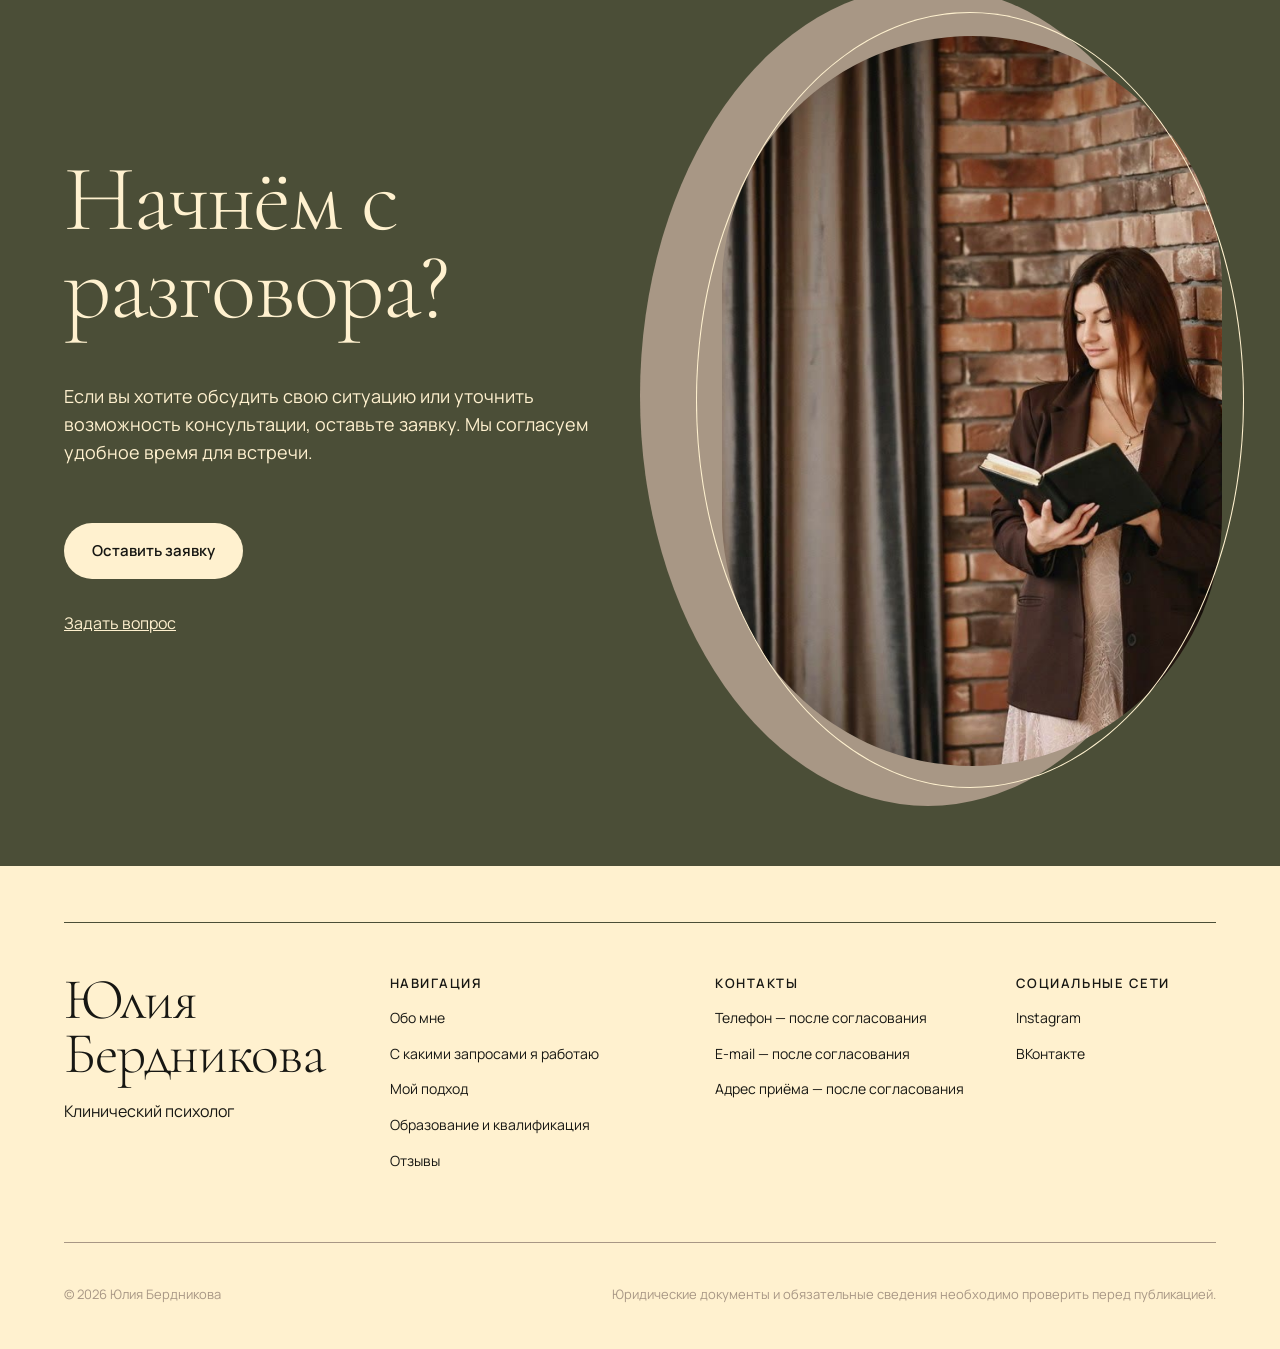
==== commit 6eb01888: "Remove IVF content and rebalance affected sections" ====
--- a/index.html
+++ b/index.html
@@ -3,7 +3,7 @@
   <head>
     <meta charset="UTF-8" />
     <meta name="viewport" content="width=device-width, initial-scale=1.0" />
-    <meta name="description" content="Юлия Бердникова — клинический психолог. Индивидуальные консультации и подготовка психологического заключения перед ЭКО." />
+    <meta name="description" content="Юлия Бердникова — клинический психолог. Индивидуальные консультации при тревоге, сложных переживаниях и трудностях в отношениях." />
     <title>Юлия Бердникова — клинический психолог</title>
     <link rel="icon" href="data:image/svg+xml,<svg xmlns=%22http://www.w3.org/2000/svg%22 viewBox=%220 0 64 64%22><rect width=%2264%22 height=%2264%22 rx=%2216%22 fill=%22%234c5137%22/><text x=%2232%22 y=%2242%22 text-anchor=%22middle%22 font-size=%2232%22 fill=%22%23fff0c9%22>Ю</text></svg>" />
     <link rel="preconnect" href="https://fonts.googleapis.com" />
@@ -43,8 +43,7 @@
             <article class="request-card sand reveal"><div><h3>Эмоциональное состояние</h3><ul><li>Чувство вины и стыда</li><li>Обида и злость</li><li>Перепады настроения</li><li>Неуверенность в себе</li><li>Внутренние конфликты</li></ul></div><img src="assets/request-2.png" alt="Коллаж об эмоциональном состоянии" /></article>
             <article class="request-card olive reveal"><div><h3>Отношения</h3><ul><li>Конфликты в паре</li><li>Трудности в семье</li><li>Одиночество</li><li>Личные границы</li><li>Повторяющиеся сценарии</li></ul></div><img src="assets/request-3.png" alt="Коллаж об отношениях" /></article>
             <article class="request-card olive reveal"><div><h3>Кризисы и утраты</h3><ul><li>Жизненные перемены</li><li>Расставание</li><li>Переживание утраты</li><li>Потеря опоры</li><li>Сложные решения</li></ul></div><img src="assets/request-4.png" alt="Коллаж о кризисах и утратах" /></article>
-            <article class="request-card sand reveal"><div><h3>Самочувствие и привычки</h3><ul><li>Эмоциональное переедание</li><li>Нарушение сна</li><li>Психосоматические реакции</li><li>Усталость</li><li>Снижение мотивации</li></ul></div><img src="assets/request-5.png" alt="Коллаж о самочувствии" /></article>
-            <article class="request-card cream reveal"><div><h3>Заключение перед ЭКО</h3><ul><li>Подготовка к процедуре</li><li>Тревога и неопределённость</li><li>Семейные переживания</li><li>Консультация по документам</li></ul></div><img src="assets/request-6.png" alt="Коллаж о подготовке к ЭКО" /></article>
+            <article class="request-card request-card-wide sand reveal"><div><h3>Самочувствие и привычки</h3><ul><li>Эмоциональное переедание</li><li>Нарушение сна</li><li>Психосоматические реакции</li><li>Усталость</li><li>Снижение мотивации</li></ul></div><img src="assets/request-5.png" alt="Коллаж о самочувствии" /></article>
           </div>
           <div class="requests-note"><p>Не нашли свой запрос? Вы можете написать мне<br />и рассказать, что вас беспокоит.</p><a class="button light" href="#application" data-application>Оставить заявку</a></div>
         </div>
@@ -58,10 +57,9 @@
       </section>
 
       <section class="section services" id="services">
-        <div class="shell"><div class="split-heading reveal"><h2>Как я могу<br />вам помочь</h2><p>Вы можете обратиться ко мне с личным запросом или для консультации по вопросам подготовки психологического заключения перед ЭКО.</p></div>
+        <div class="shell"><div class="split-heading reveal"><h2>Как я могу<br />вам помочь</h2><p>Вы можете обратиться ко мне с личным запросом, если тревога, сложные эмоции, отношения или жизненные изменения влияют на вашу повседневную жизнь.</p></div>
           <div class="service-grid">
-            <article class="service-card light-card reveal"><p class="eyebrow">Личный запрос</p><h3>Индивидуальная<br />консультация</h3><p>На индивидуальной консультации мы можем обсудить то, что вас беспокоит: тревогу, отношения, сложные эмоции, жизненные изменения и внутренние конфликты.</p><span class="pill">Формат приёма — уточняется при записи</span><a class="button" href="#application" data-application>Оставить заявку</a></article>
-            <article class="service-card dark-card reveal"><p class="eyebrow">Подготовка перед ЭКО</p><h3>Психологическое заключение<br />перед ЭКО</h3><p>Провожу консультации по вопросам подготовки психологического заключения перед ЭКО. Порядок проведения и необходимые документы обсуждаются индивидуально.</p><p class="micro">Решение и порядок работы обсуждаются на консультации — без обещания автоматической выдачи заключения.</p><span class="pill">Условия и документы — индивидуально</span><a class="button light" href="#application" data-application>Оставить заявку</a></article>
+            <article class="service-card service-card-wide light-card reveal"><div class="service-copy"><p class="eyebrow">Личный запрос</p><h3>Индивидуальная психологическая консультация</h3><p>На индивидуальной консультации мы можем обсудить то, что вас беспокоит: тревогу, отношения, сложные эмоции, жизненные изменения и внутренние конфликты.</p><span class="pill">Формат приёма — уточняется при записи</span><a class="button" href="#application" data-application>Записаться на консультацию</a></div><div class="service-visual" aria-hidden="true"><div class="service-oval"></div><img src="assets/mascot-woman.png" alt="" /></div></article>
           </div>
         </div>
       </section>
--- a/styles.css
+++ b/styles.css
@@ -138,3 +138,69 @@
 @media(max-width:1050px){.hero{min-height:860px}.hero-main{min-height:772px}.hero-copy{inset:54px 0 auto}.hero h1{font-size:clamp(78px,10.7vw,108px)}.hero-name{top:460px;font-size:58px}.hero-accent{right:1%;top:190px;width:470px;height:460px}.hero-art{right:0;width:min(570px,62vw);height:710px;transform:none}}
 @media(max-width:760px){.hero{min-height:880px}.hero .nav{gap:10px}.hero .nav-links{color:var(--graphite)}.hero .nav-links a{color:var(--graphite)}.hero .nav>.button{display:inline-flex;min-height:42px;margin-left:auto;padding:10px 16px}.hero .menu-button{border-color:var(--olive)}.hero .menu-button span{background:var(--olive)}.hero-main{display:block;min-height:808px;padding-top:0}.hero-copy{position:relative;inset:auto;z-index:3;padding-top:34px}.hero h1{font-size:clamp(43px,12.4vw,51px);line-height:.82;letter-spacing:-.06em}.hero h1 span:last-child{margin-top:8px}.hero-name{left:0;top:144px;font-size:47px;line-height:.84}.hero-accent{right:-45px;top:280px;width:320px;height:370px}.hero-art{left:0;right:auto;bottom:0;width:100%;height:600px;transform:none}.hero-portrait{object-position:bottom center}}
 @media(prefers-reduced-motion:reduce){.hero-portrait,.hero h1 span,.hero-name{animation:none}}
+
+/* Cross-device refinements after full responsive audit. */
+@media(max-width:900px){
+  .service-grid{grid-template-columns:1fr}
+  .service-card{min-height:590px}
+}
+@media(max-width:760px){
+  body.menu-open{overflow:hidden;touch-action:none}
+  .section h2{font-size:clamp(42px,12vw,49px)}
+  .nav{height:calc(72px + env(safe-area-inset-top));padding-top:env(safe-area-inset-top)}
+  .nav-links{top:calc(64px + env(safe-area-inset-top));max-height:calc(100dvh - 84px - env(safe-area-inset-top));overflow-y:auto}
+  .about-grid,.about-grid>*{min-width:0}
+  .about-art{width:100%;height:clamp(480px,145vw,620px);transform:none}
+  .about-shape{left:0;top:38px;width:92%;height:auto}
+  .about-photo{left:12%;top:20px;width:80%;height:calc(100% - 20px);object-fit:cover}
+  .about-contour{inset:0;width:100%;height:100%}
+  .about-copy{width:100%}
+  .service-card h3{font-size:clamp(38px,11.5vw,46px);hyphens:auto;overflow-wrap:break-word}
+  .approach-grid>*{min-width:0}
+  .mascot-stage{width:100%;height:520px;transform:none}
+  .mascot-stage .oval{left:5%;top:46px;width:90%;height:430px}
+  .mascot-stage img{left:8%;top:20px;width:84%;height:480px;object-fit:contain}
+  .contact-grid,.contact-grid>*{min-width:0}
+  .contact-art{width:100%;height:clamp(470px,145vw,610px);transform:none}
+  .contact-backdrop{inset:0;width:100%;height:100%}
+  .contact-photo{left:12%;top:5%;width:76%;height:90%;object-fit:cover}
+  .contact-contour{left:8%;top:2%;width:84%;height:96%}
+  .accordion summary{min-height:68px;display:flex;align-items:center;font-size:clamp(25px,8vw,30px)}
+}
+@media(min-width:1920px){
+  .hero h1{font-size:148px}
+  .section{padding-block:clamp(90px,5vw,118px)}
+}
+
+/* Five request areas: two rows of pairs and one balanced wide card. */
+.request-grid{grid-template-columns:repeat(2,minmax(0,1fr))}
+.request-card-wide{grid-column:1/-1}
+.request-card-wide>div{max-width:440px}
+.request-card-wide img{right:5%;width:330px;height:270px}
+
+/* One focused service instead of a vacant two-column composition. */
+.service-grid{grid-template-columns:1fr}
+.service-card-wide{display:grid;grid-template-columns:minmax(0,1.35fr) minmax(300px,.65fr);gap:48px;align-items:center;min-height:560px;overflow:hidden}
+.service-copy{display:flex;min-width:0;height:100%;flex-direction:column;align-items:flex-start}
+.service-copy>p:not(.eyebrow){font-size:18px;max-width:650px}
+.service-card-wide h3{max-width:820px}
+.service-copy .button{margin-top:auto}
+.service-visual{position:relative;align-self:stretch;min-height:470px}
+.service-oval{position:absolute;inset:7% 0 4%;border-radius:50%;background:var(--olive)}
+.service-visual img{position:absolute;inset:0;width:100%;height:100%;object-fit:contain}
+
+@media(max-width:900px){
+  .service-card-wide{grid-template-columns:minmax(0,1.3fr) minmax(200px,.7fr);gap:24px}
+  .service-copy{min-height:0}
+  .service-visual{min-height:500px}
+}
+@media(max-width:760px){
+  .request-grid{grid-template-columns:1fr}
+  .request-card-wide{grid-column:auto}
+  .request-card-wide>div{max-width:none}
+  .request-card-wide img{right:-8px;width:230px;height:180px}
+  .service-card-wide{display:grid;grid-template-columns:1fr;min-height:0;padding:30px}
+  .service-copy{min-height:0}
+  .service-card-wide h3{font-size:clamp(34px,10vw,40px);hyphens:none;overflow-wrap:normal}
+  .service-visual{display:none}
+}
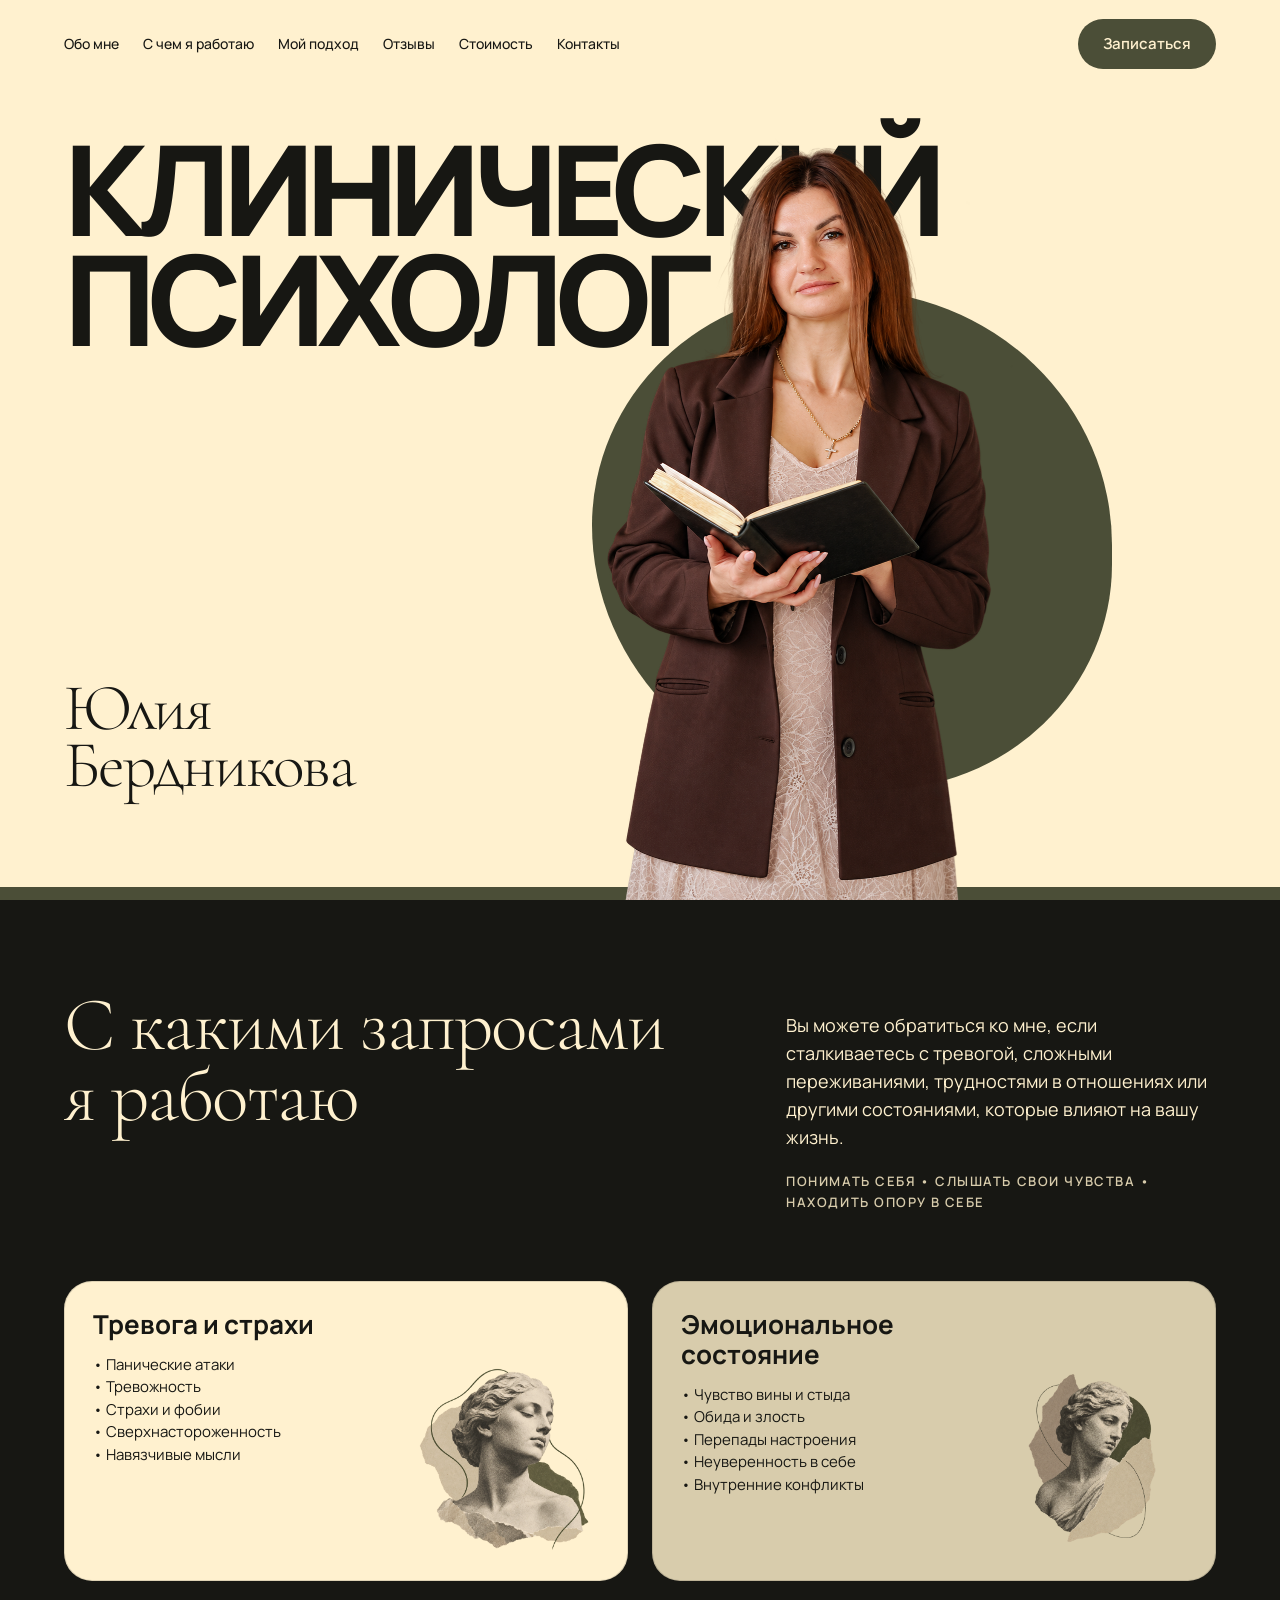
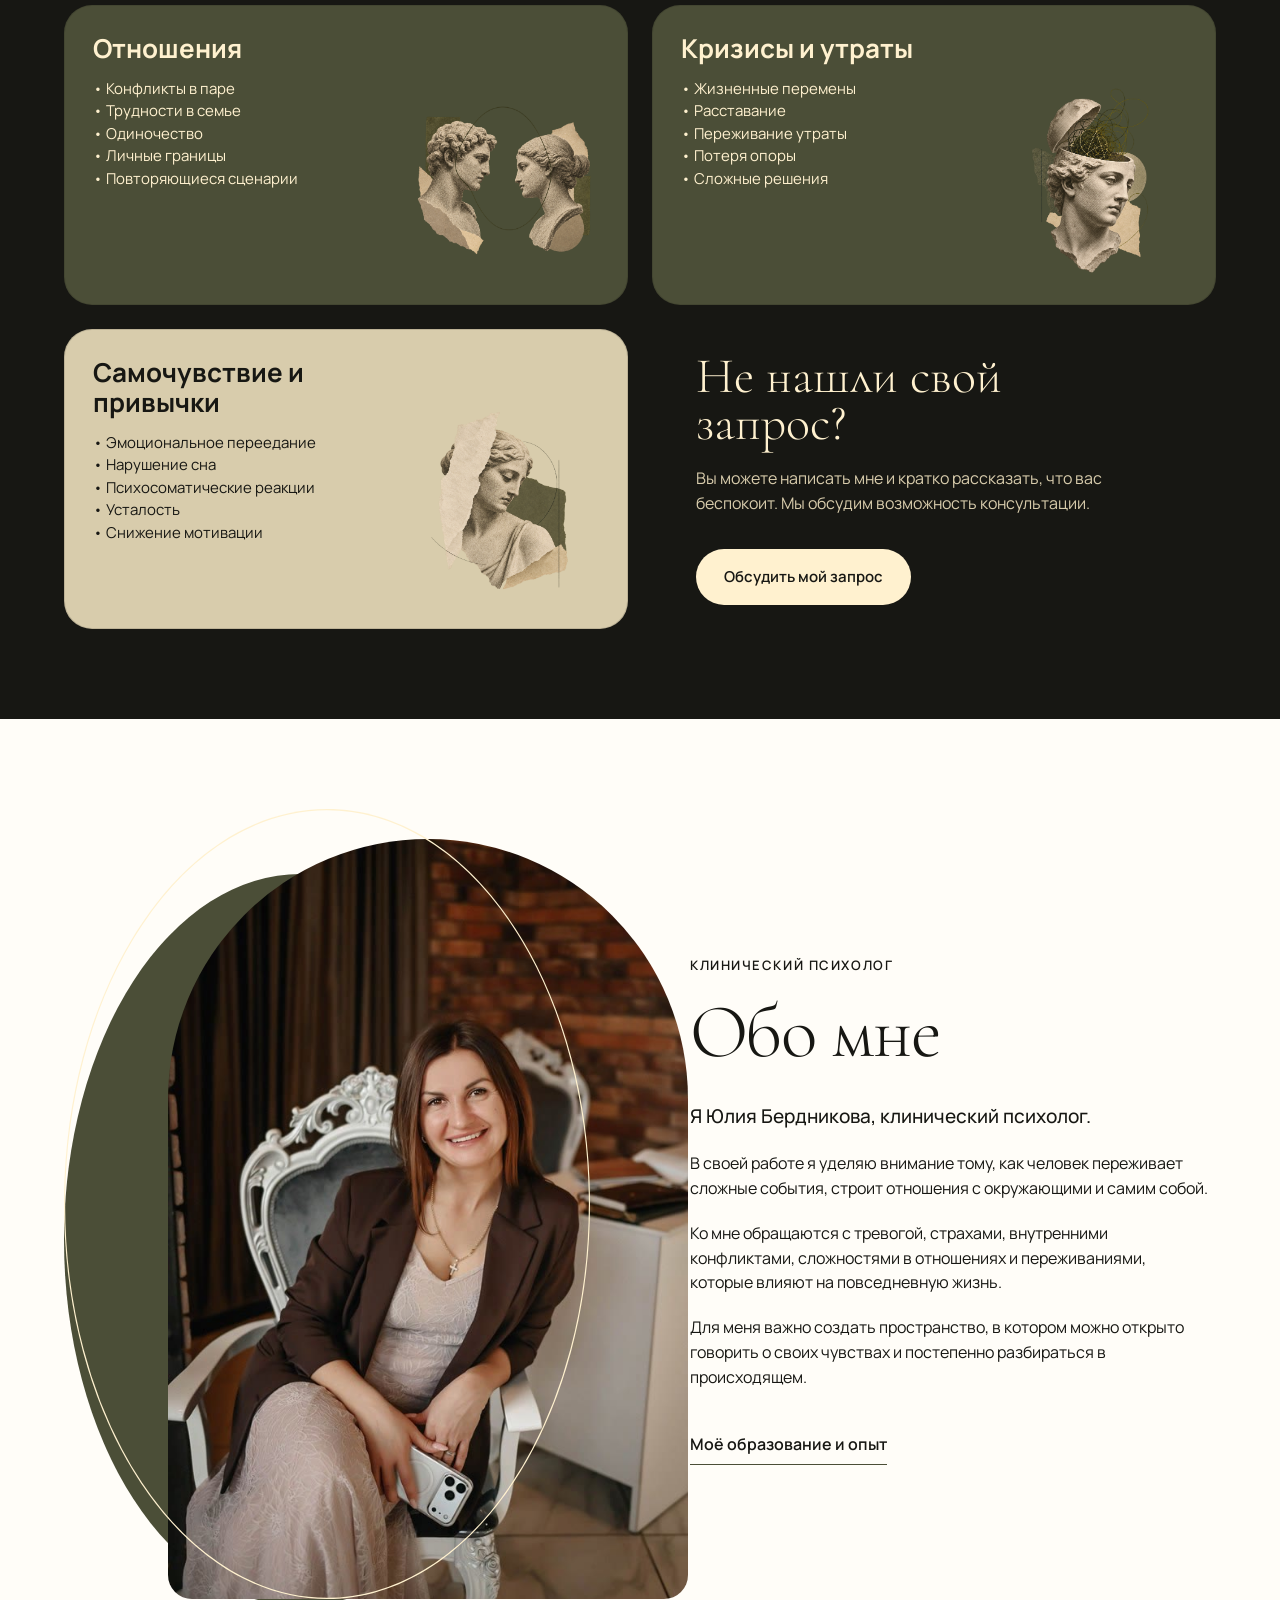
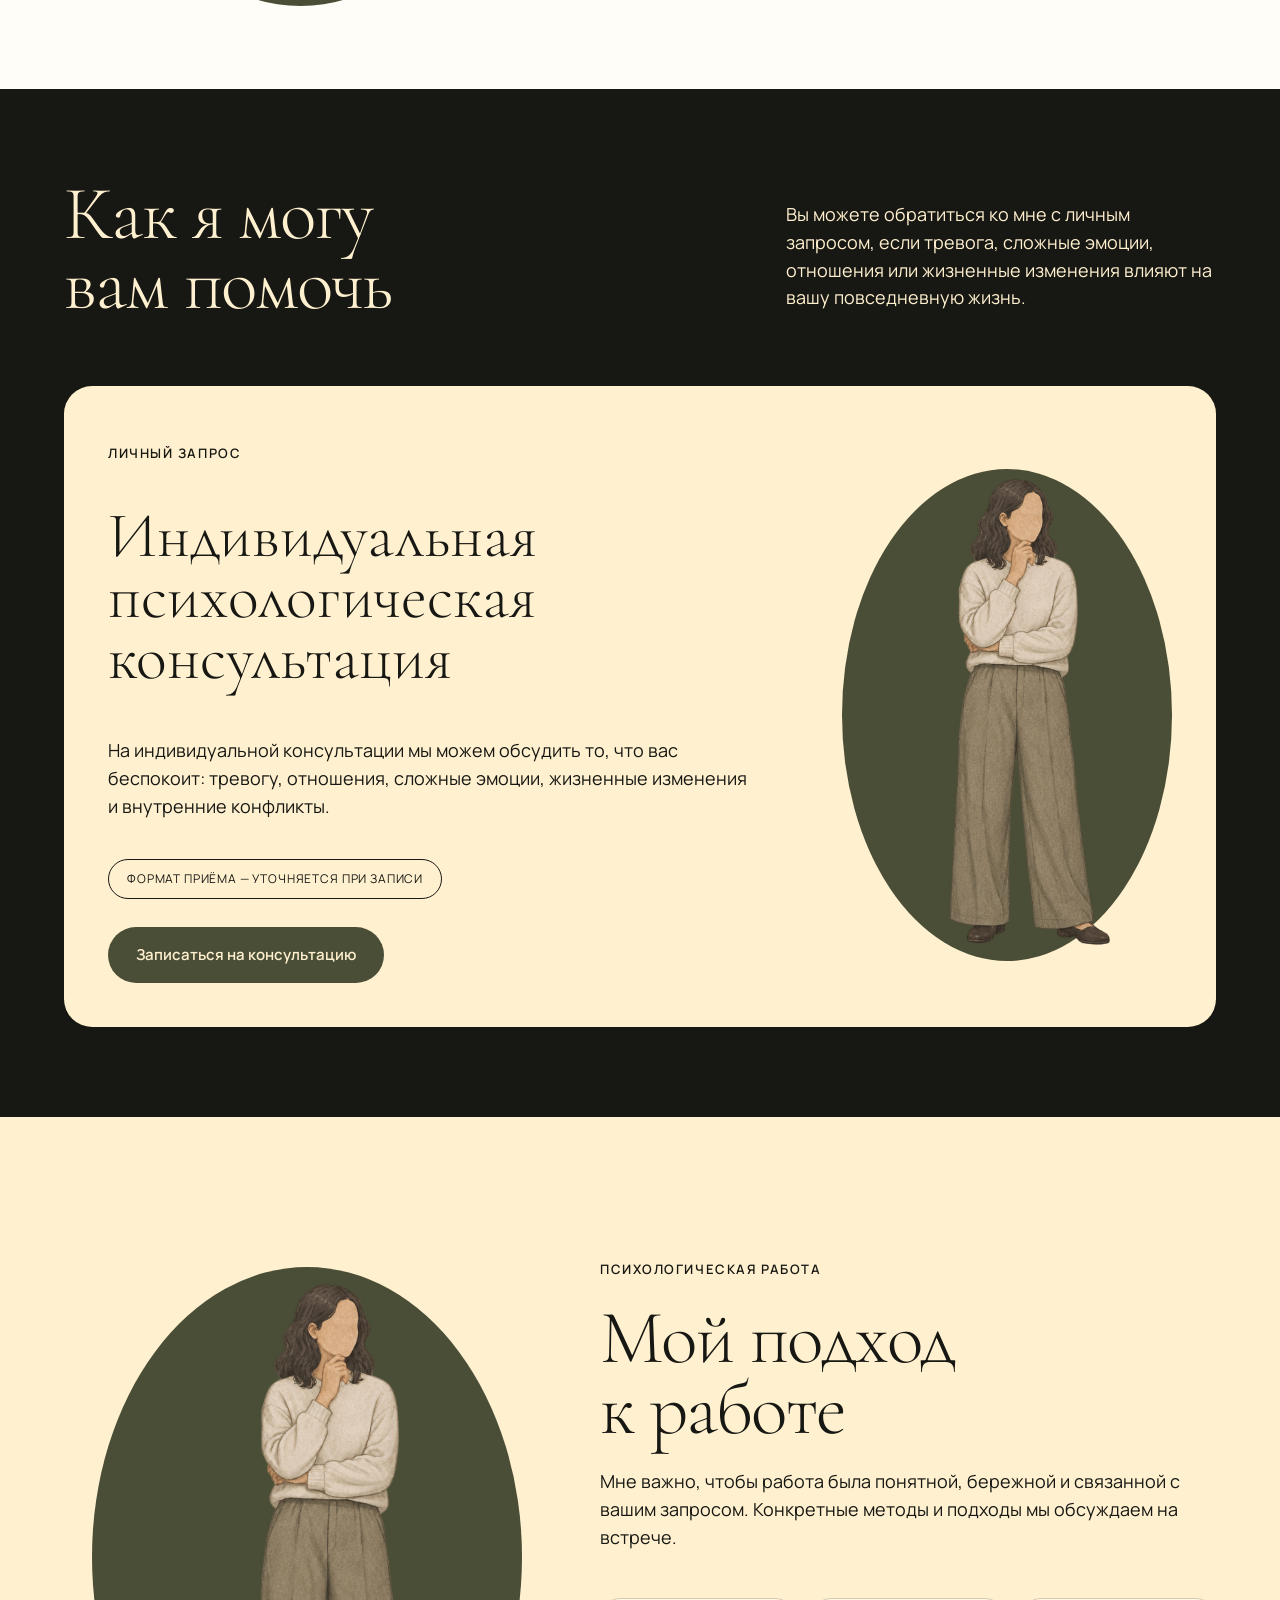
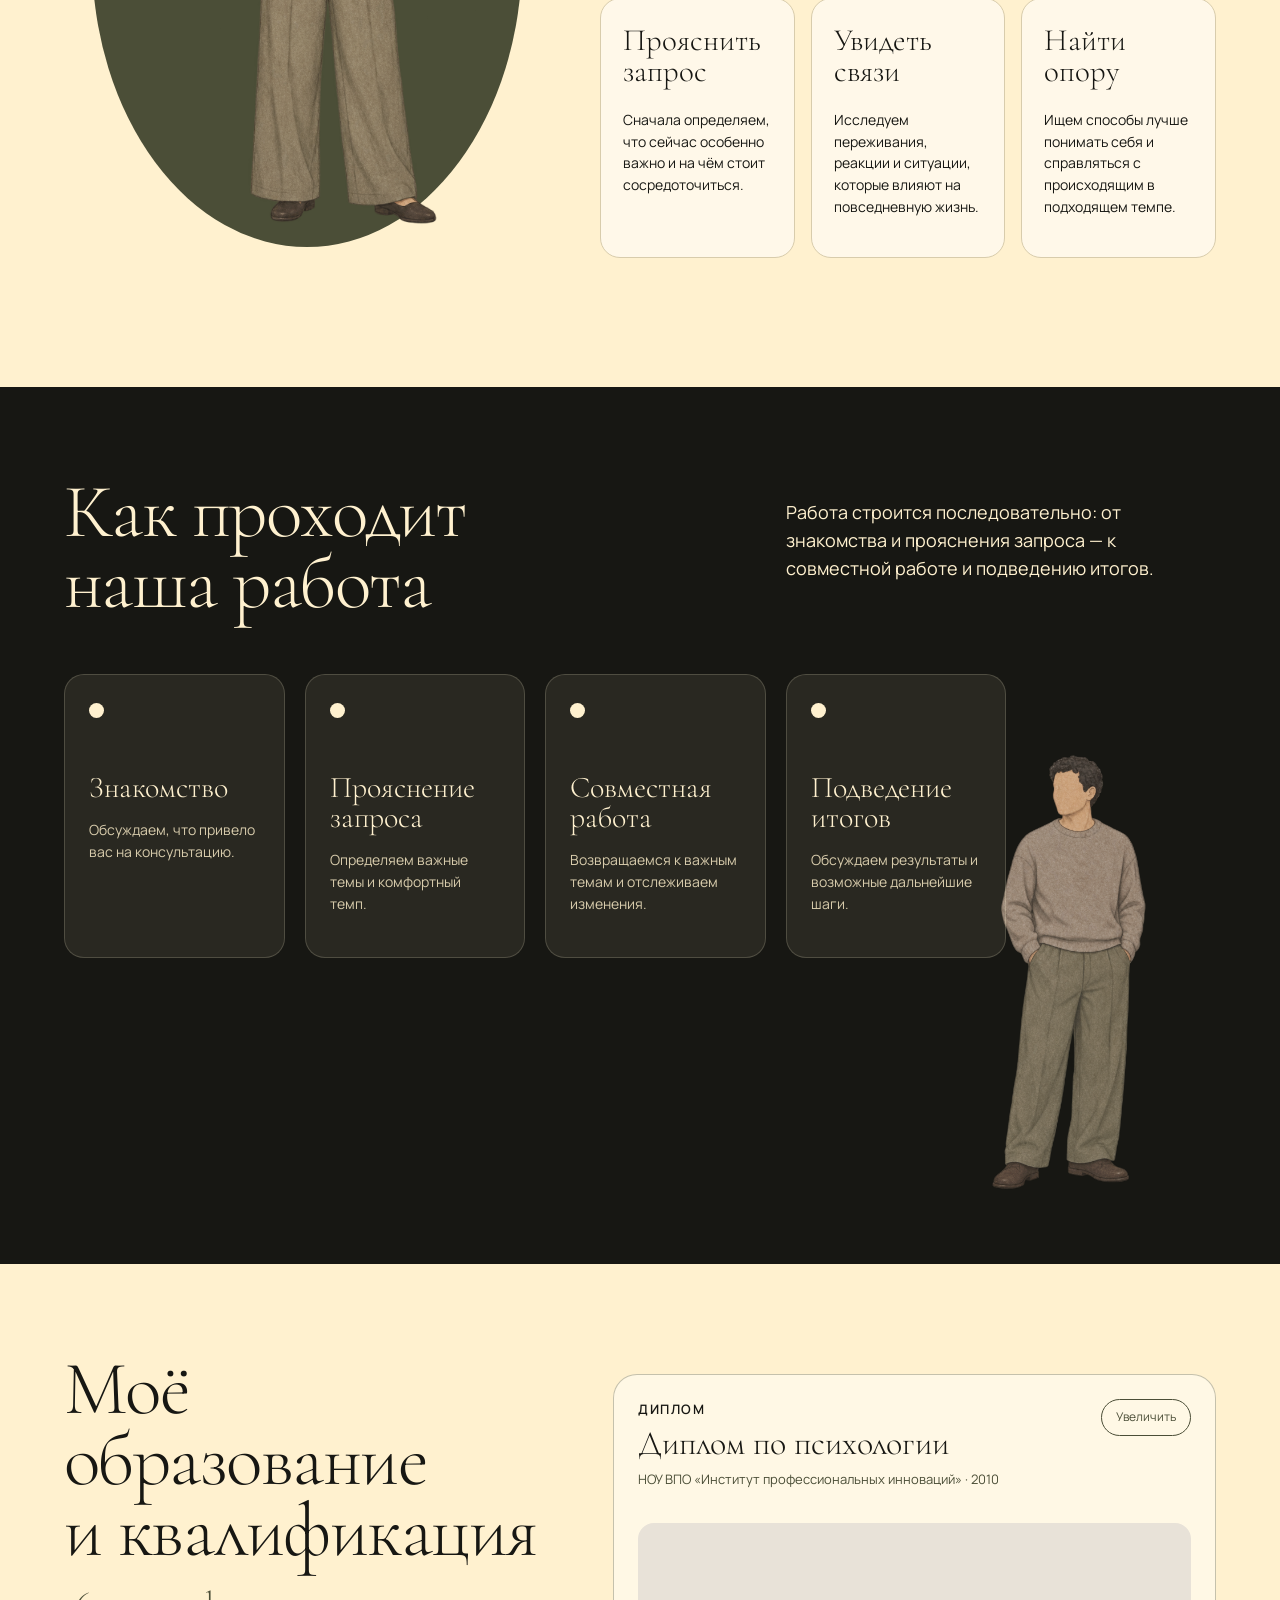
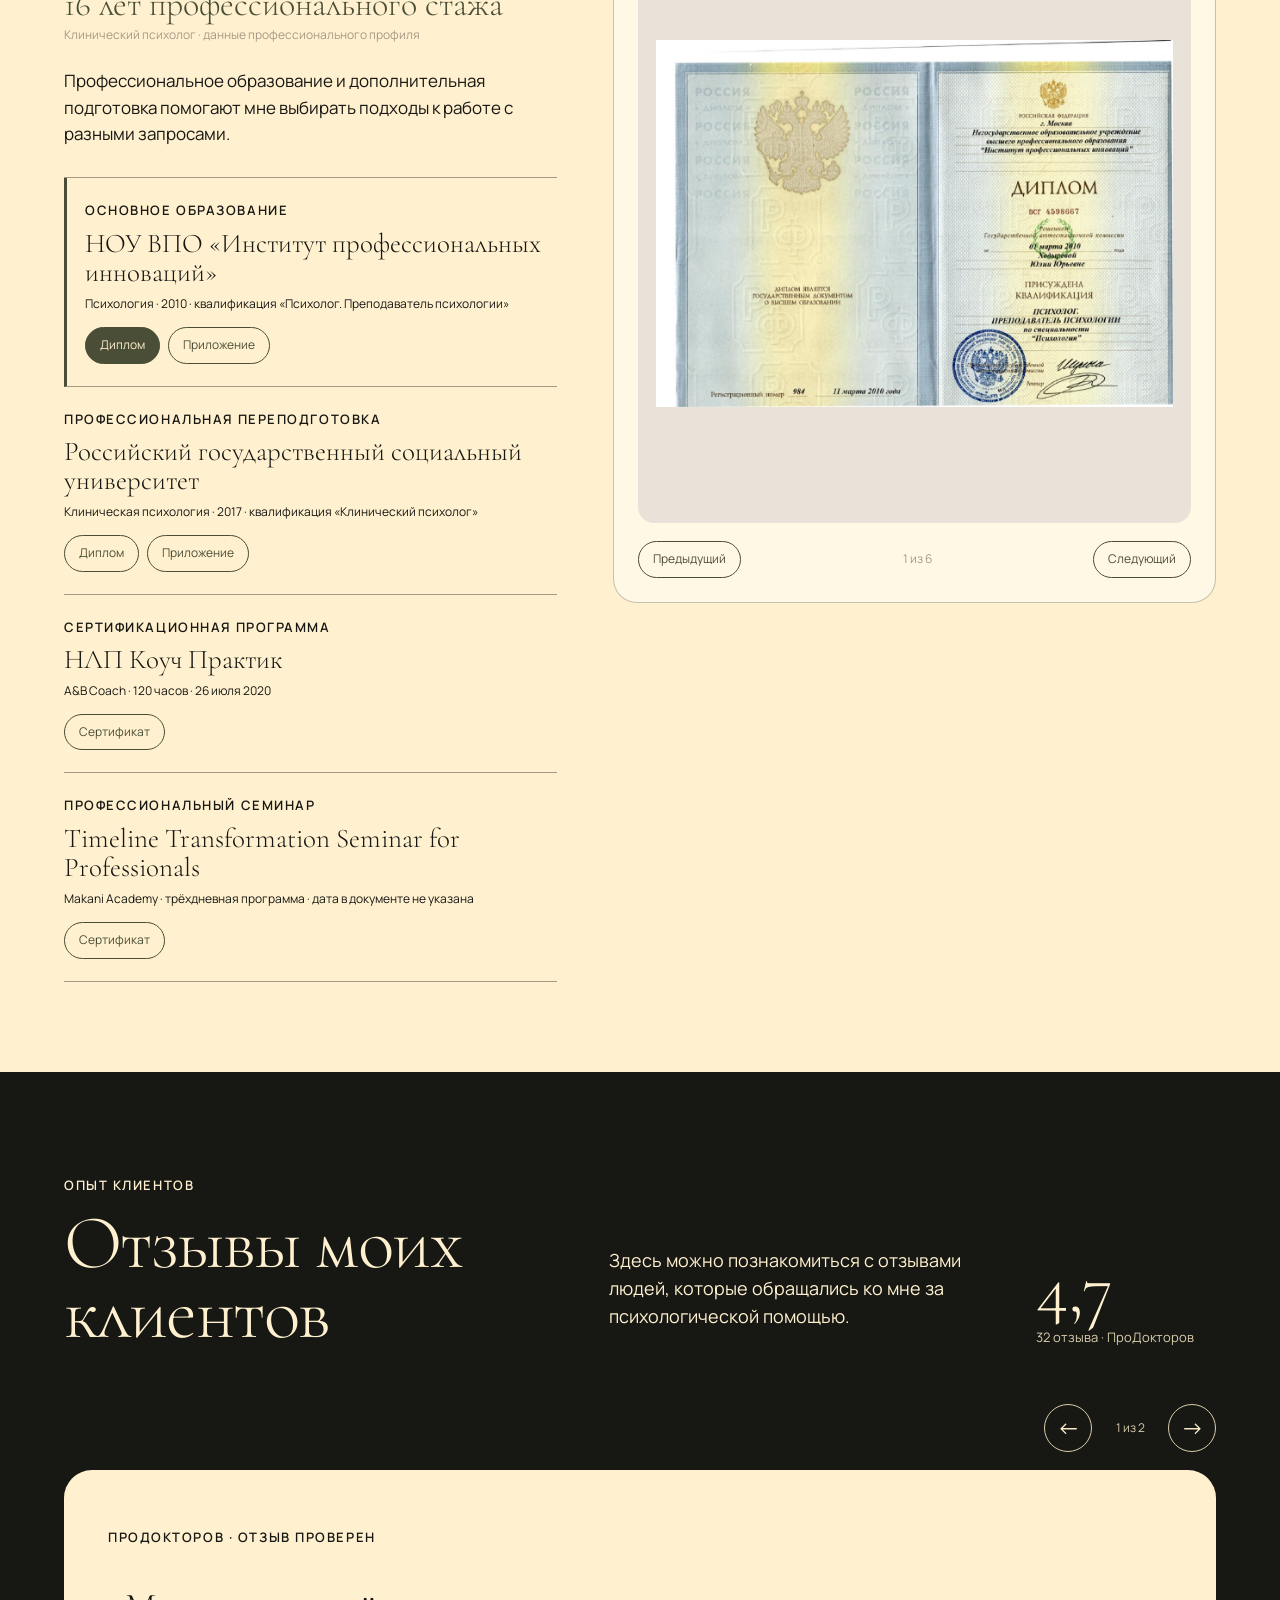
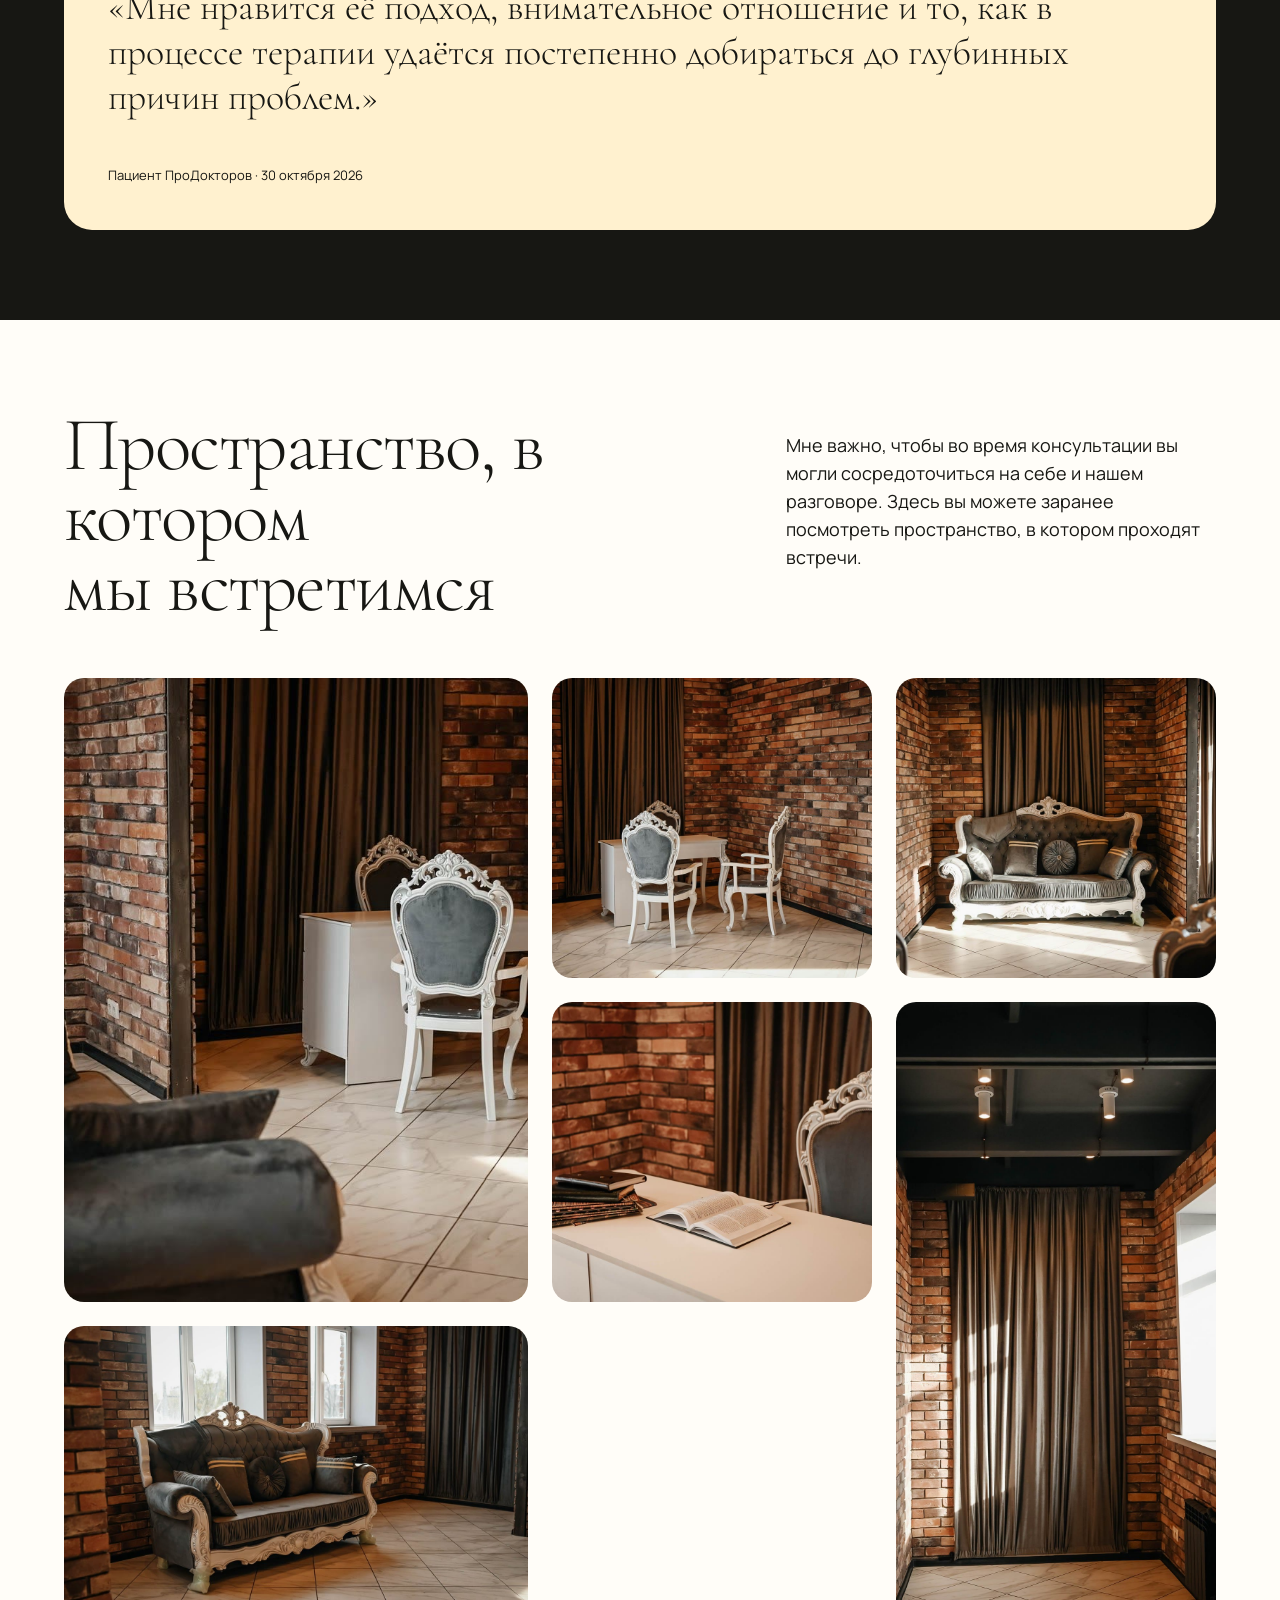
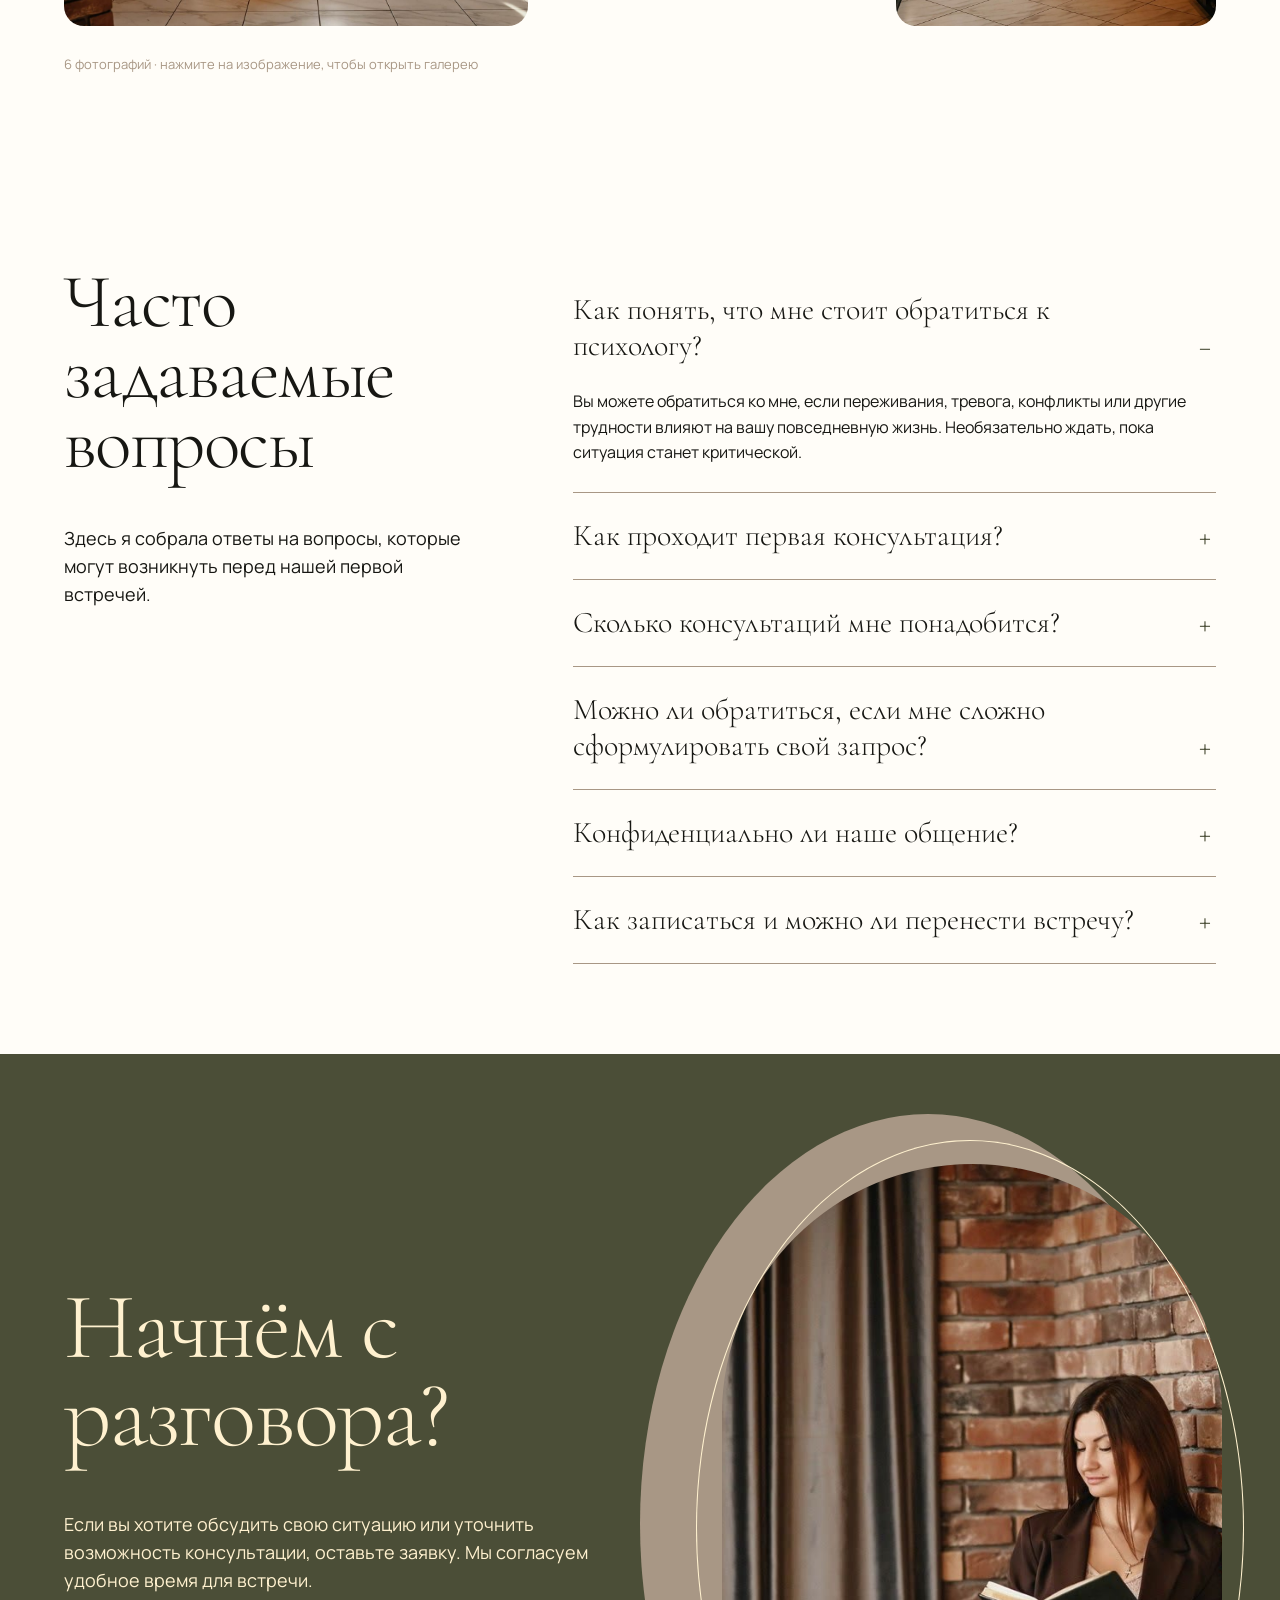
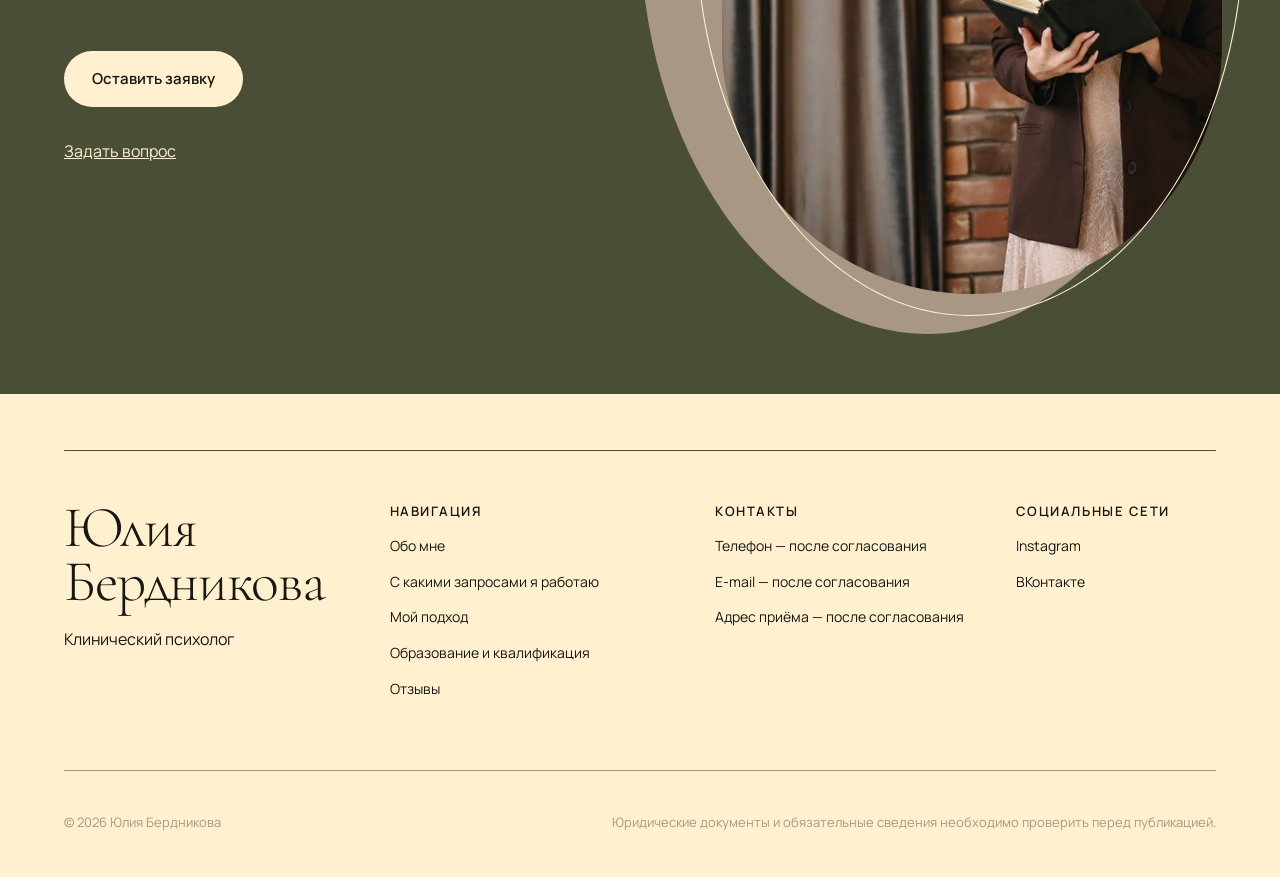
==== commit 65448193: "Compact request cards and add inline consultation prompt" ====
--- a/index.html
+++ b/index.html
@@ -43,9 +43,9 @@
             <article class="request-card sand reveal"><div><h3>Эмоциональное состояние</h3><ul><li>Чувство вины и стыда</li><li>Обида и злость</li><li>Перепады настроения</li><li>Неуверенность в себе</li><li>Внутренние конфликты</li></ul></div><img src="assets/request-2.png" alt="Коллаж об эмоциональном состоянии" /></article>
             <article class="request-card olive reveal"><div><h3>Отношения</h3><ul><li>Конфликты в паре</li><li>Трудности в семье</li><li>Одиночество</li><li>Личные границы</li><li>Повторяющиеся сценарии</li></ul></div><img src="assets/request-3.png" alt="Коллаж об отношениях" /></article>
             <article class="request-card olive reveal"><div><h3>Кризисы и утраты</h3><ul><li>Жизненные перемены</li><li>Расставание</li><li>Переживание утраты</li><li>Потеря опоры</li><li>Сложные решения</li></ul></div><img src="assets/request-4.png" alt="Коллаж о кризисах и утратах" /></article>
-            <article class="request-card request-card-wide sand reveal"><div><h3>Самочувствие и привычки</h3><ul><li>Эмоциональное переедание</li><li>Нарушение сна</li><li>Психосоматические реакции</li><li>Усталость</li><li>Снижение мотивации</li></ul></div><img src="assets/request-5.png" alt="Коллаж о самочувствии" /></article>
+            <article class="request-card sand reveal"><div><h3>Самочувствие и привычки</h3><ul><li>Эмоциональное переедание</li><li>Нарушение сна</li><li>Психосоматические реакции</li><li>Усталость</li><li>Снижение мотивации</li></ul></div><img src="assets/request-5.png" alt="Коллаж о самочувствии" /></article>
+            <aside class="request-cta reveal"><h3>Не нашли свой запрос?</h3><p>Вы можете написать мне и кратко рассказать, что вас беспокоит. Мы обсудим возможность консультации.</p><a class="button light" href="#application" data-application>Обсудить мой запрос</a></aside>
           </div>
-          <div class="requests-note"><p>Не нашли свой запрос? Вы можете написать мне<br />и рассказать, что вас беспокоит.</p><a class="button light" href="#application" data-application>Оставить заявку</a></div>
         </div>
       </section>
 
--- a/styles.css
+++ b/styles.css
@@ -172,11 +172,14 @@
   .section{padding-block:clamp(90px,5vw,118px)}
 }
 
-/* Five request areas: two rows of pairs and one balanced wide card. */
+/* Five compact request areas plus a distinct call to action. */
 .request-grid{grid-template-columns:repeat(2,minmax(0,1fr))}
-.request-card-wide{grid-column:1/-1}
-.request-card-wide>div{max-width:440px}
-.request-card-wide img{right:5%;width:330px;height:270px}
+.request-card{display:grid;grid-template-columns:minmax(0,1fr) minmax(160px,190px);gap:18px;height:auto;min-height:300px;align-items:start}
+.request-card img{position:static;align-self:end;justify-self:end;width:190px;height:190px}
+.request-cta{display:flex;min-height:300px;padding:24px 44px;flex-direction:column;align-items:flex-start;justify-content:center}
+.request-cta h3{max-width:460px;margin:0;font:300 50px/.95 "Cormorant Garamond",serif}
+.request-cta p{max-width:480px;margin:18px 0 22px;color:var(--sand);font-size:16px}
+.request-cta .button{margin-top:auto}
 
 /* One focused service instead of a vacant two-column composition. */
 .service-grid{grid-template-columns:1fr}
@@ -190,15 +193,22 @@
 .service-visual img{position:absolute;inset:0;width:100%;height:100%;object-fit:contain}
 
 @media(max-width:900px){
+  .request-card{grid-template-columns:minmax(0,1fr) 130px;gap:14px}
+  .request-card img{width:130px;height:160px}
+  .request-cta{padding-inline:28px}
+  .request-cta h3{font-size:42px}
   .service-card-wide{grid-template-columns:minmax(0,1.3fr) minmax(200px,.7fr);gap:24px}
   .service-copy{min-height:0}
   .service-visual{min-height:500px}
 }
 @media(max-width:760px){
   .request-grid{grid-template-columns:1fr}
-  .request-card-wide{grid-column:auto}
-  .request-card-wide>div{max-width:none}
-  .request-card-wide img{right:-8px;width:230px;height:180px}
+  .request-card{grid-template-columns:1fr;min-height:0}
+  .request-card img{width:160px;height:135px;margin-top:-26px}
+  .request-cta{min-height:0;padding:32px 8px 8px}
+  .request-cta h3{font-size:44px}
+  .request-cta p{margin-block:20px 24px}
+  .request-cta .button{margin-top:0}
   .service-card-wide{display:grid;grid-template-columns:1fr;min-height:0;padding:30px}
   .service-copy{min-height:0}
   .service-card-wide h3{font-size:clamp(34px,10vw,40px);hyphens:none;overflow-wrap:normal}
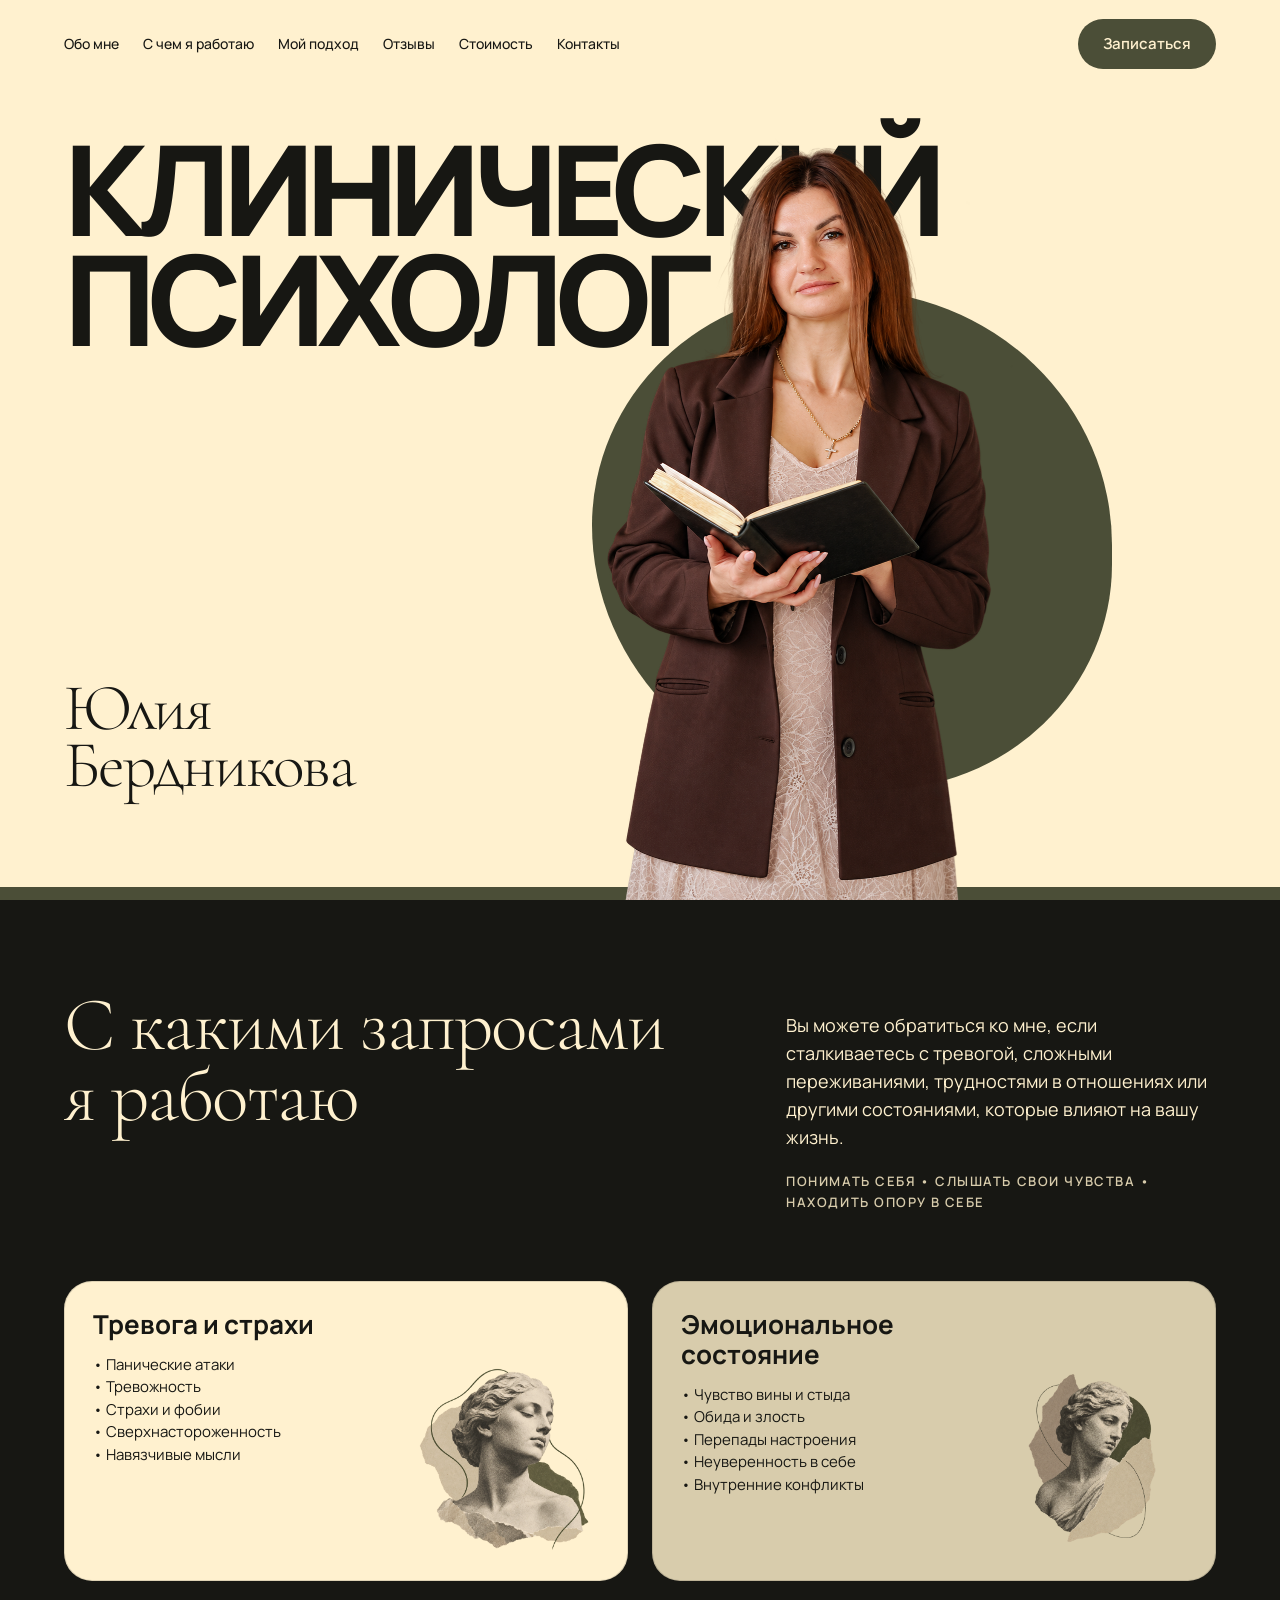
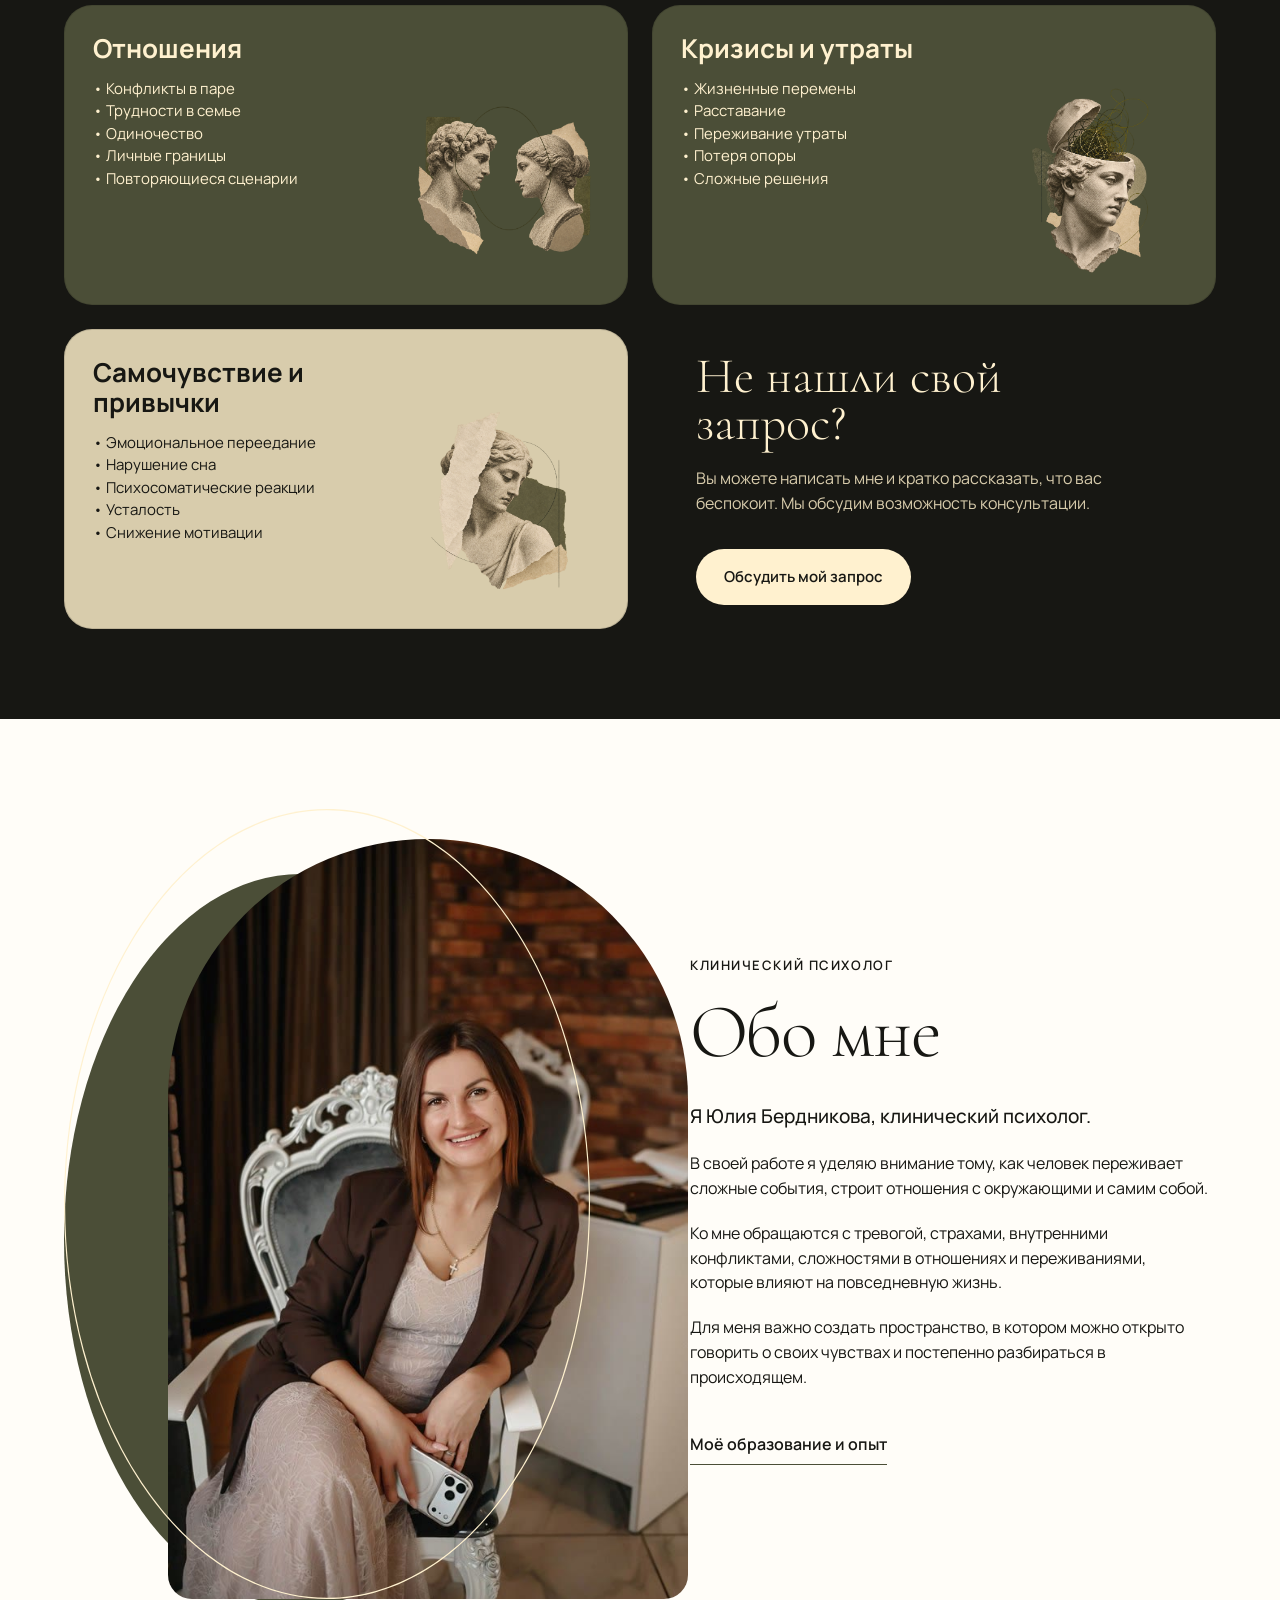
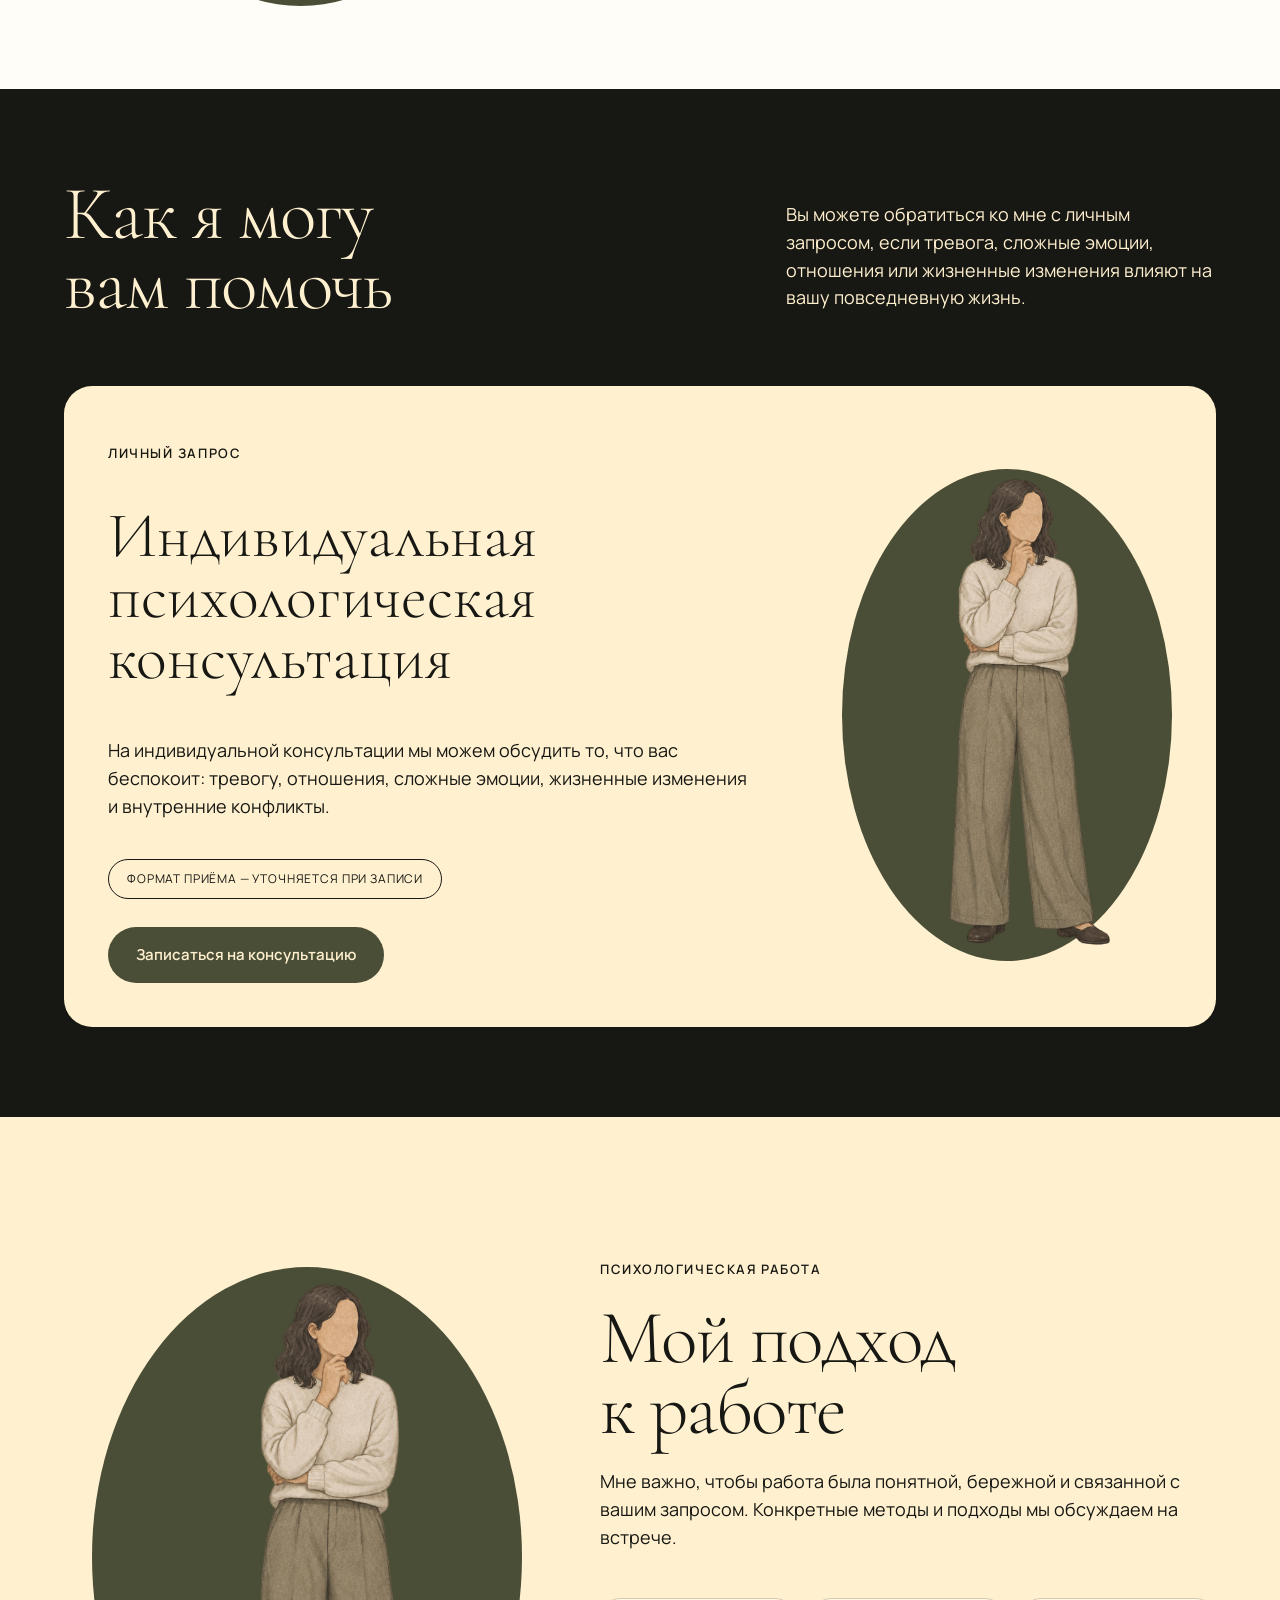
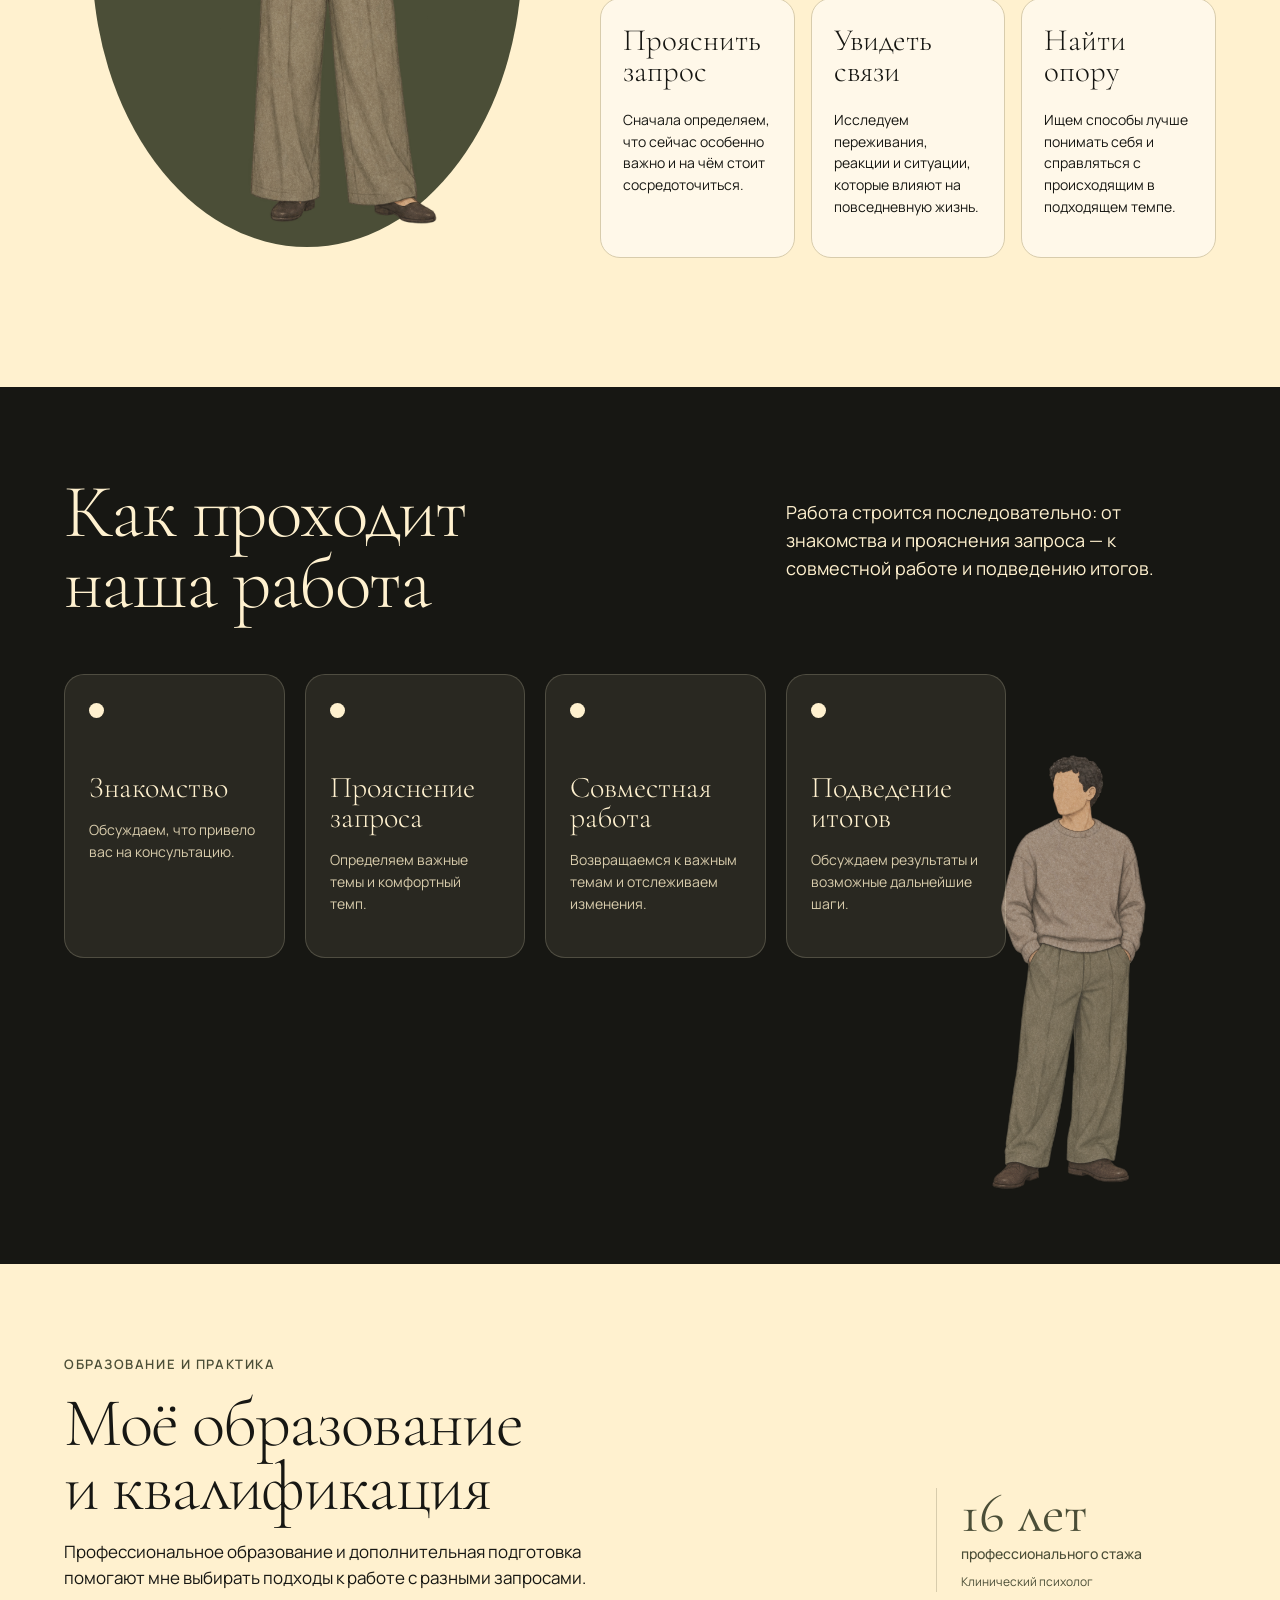
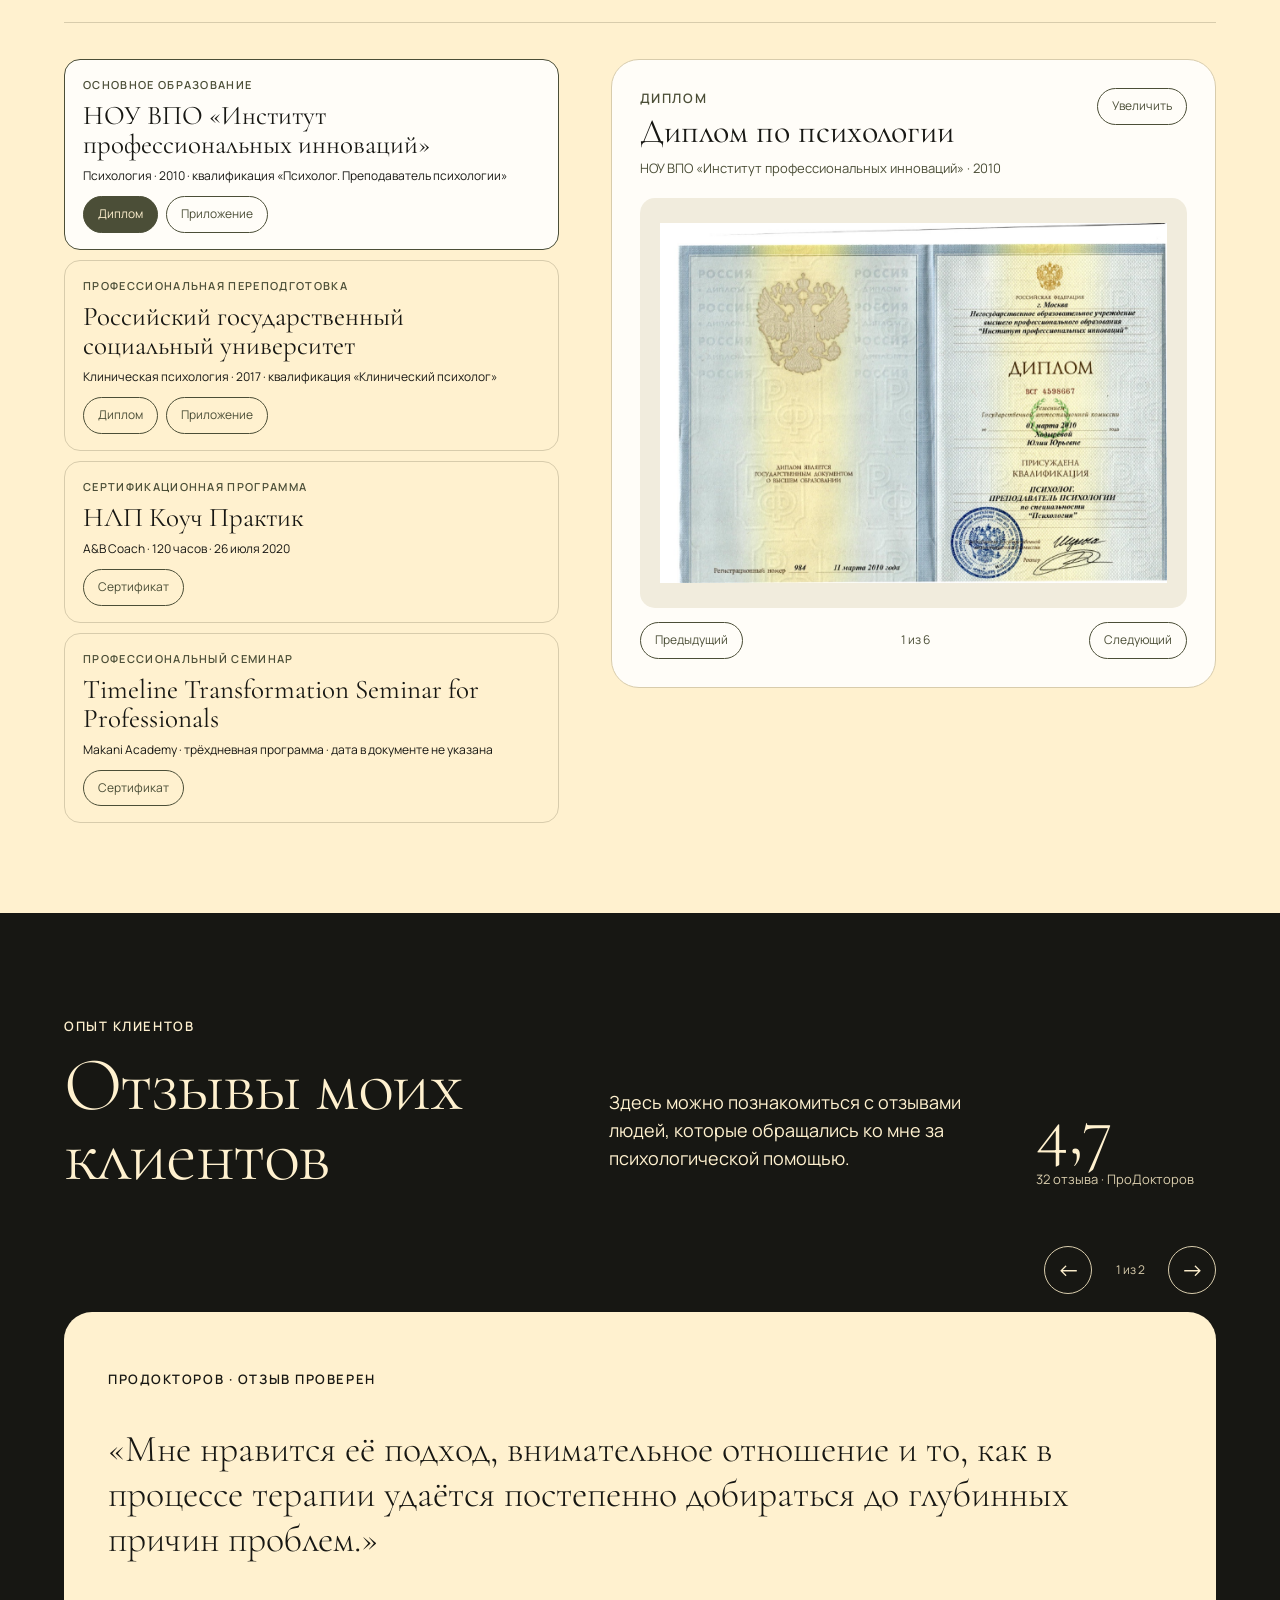
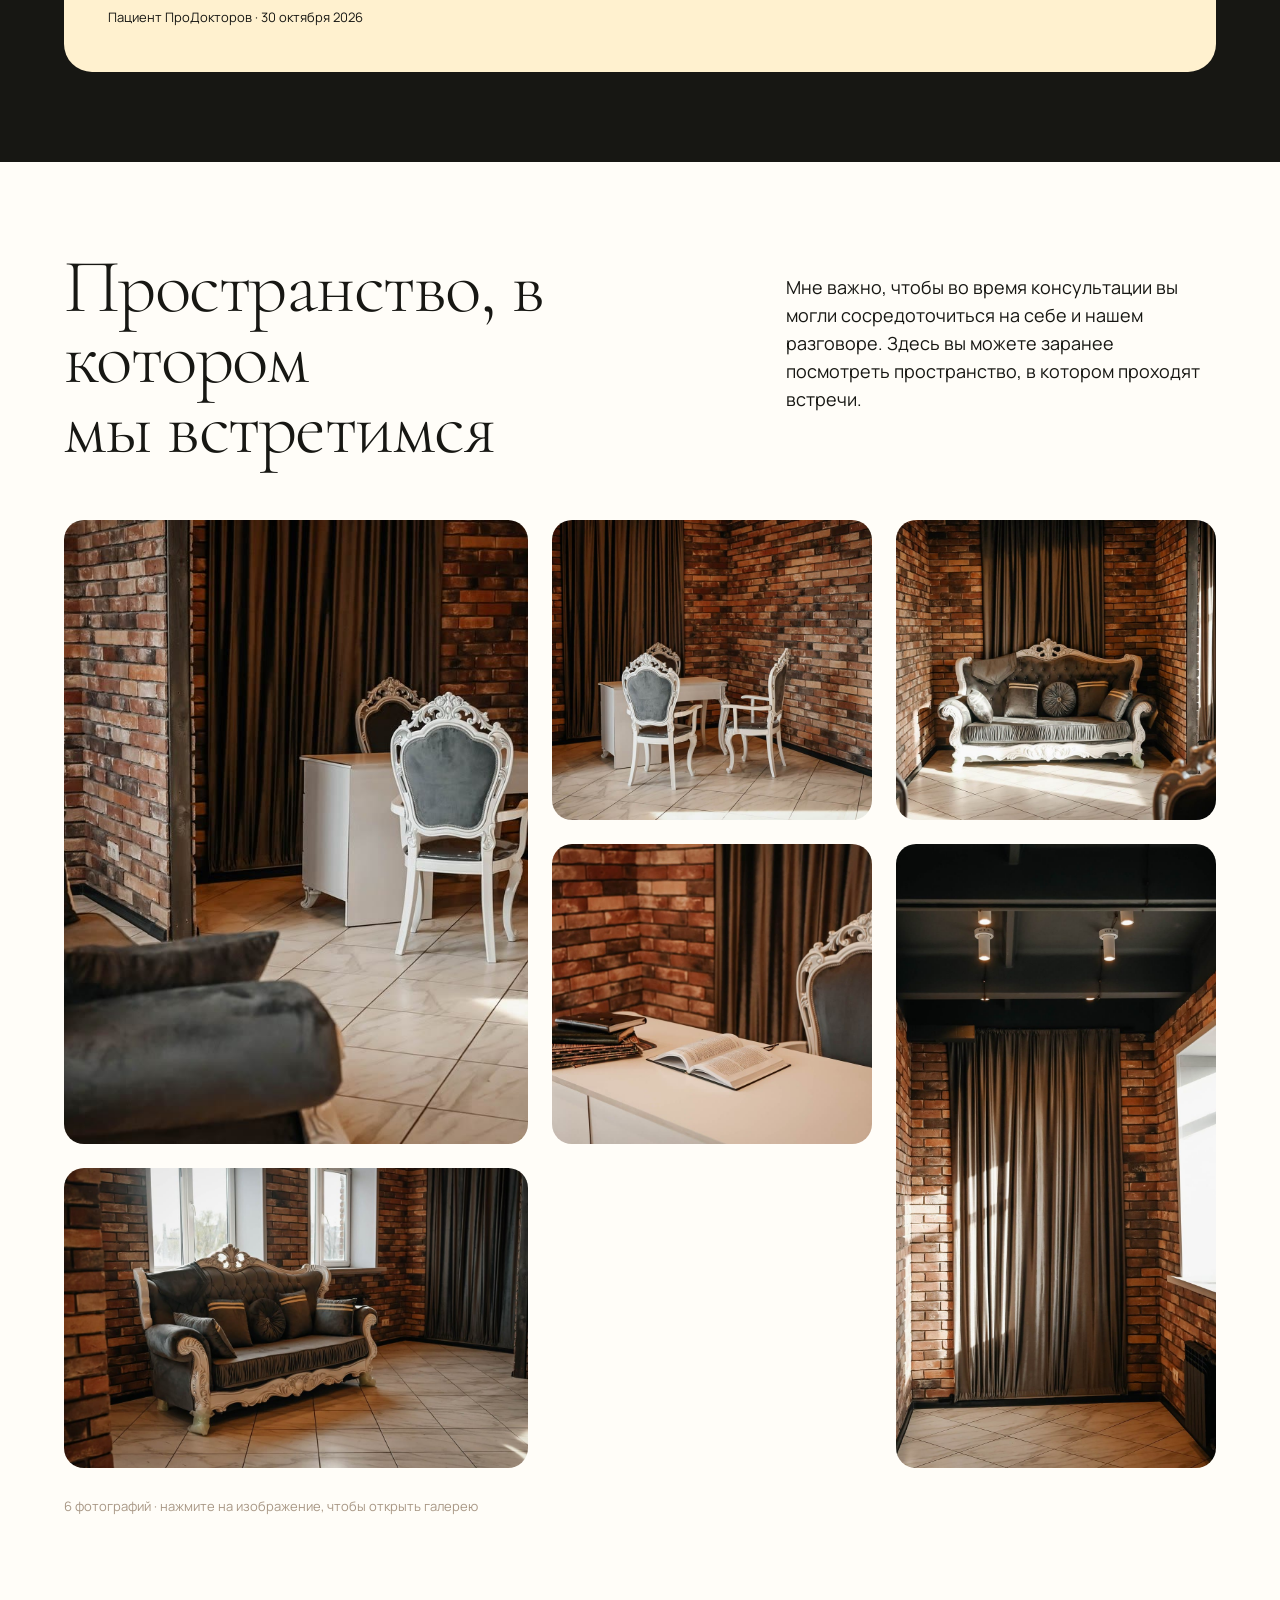
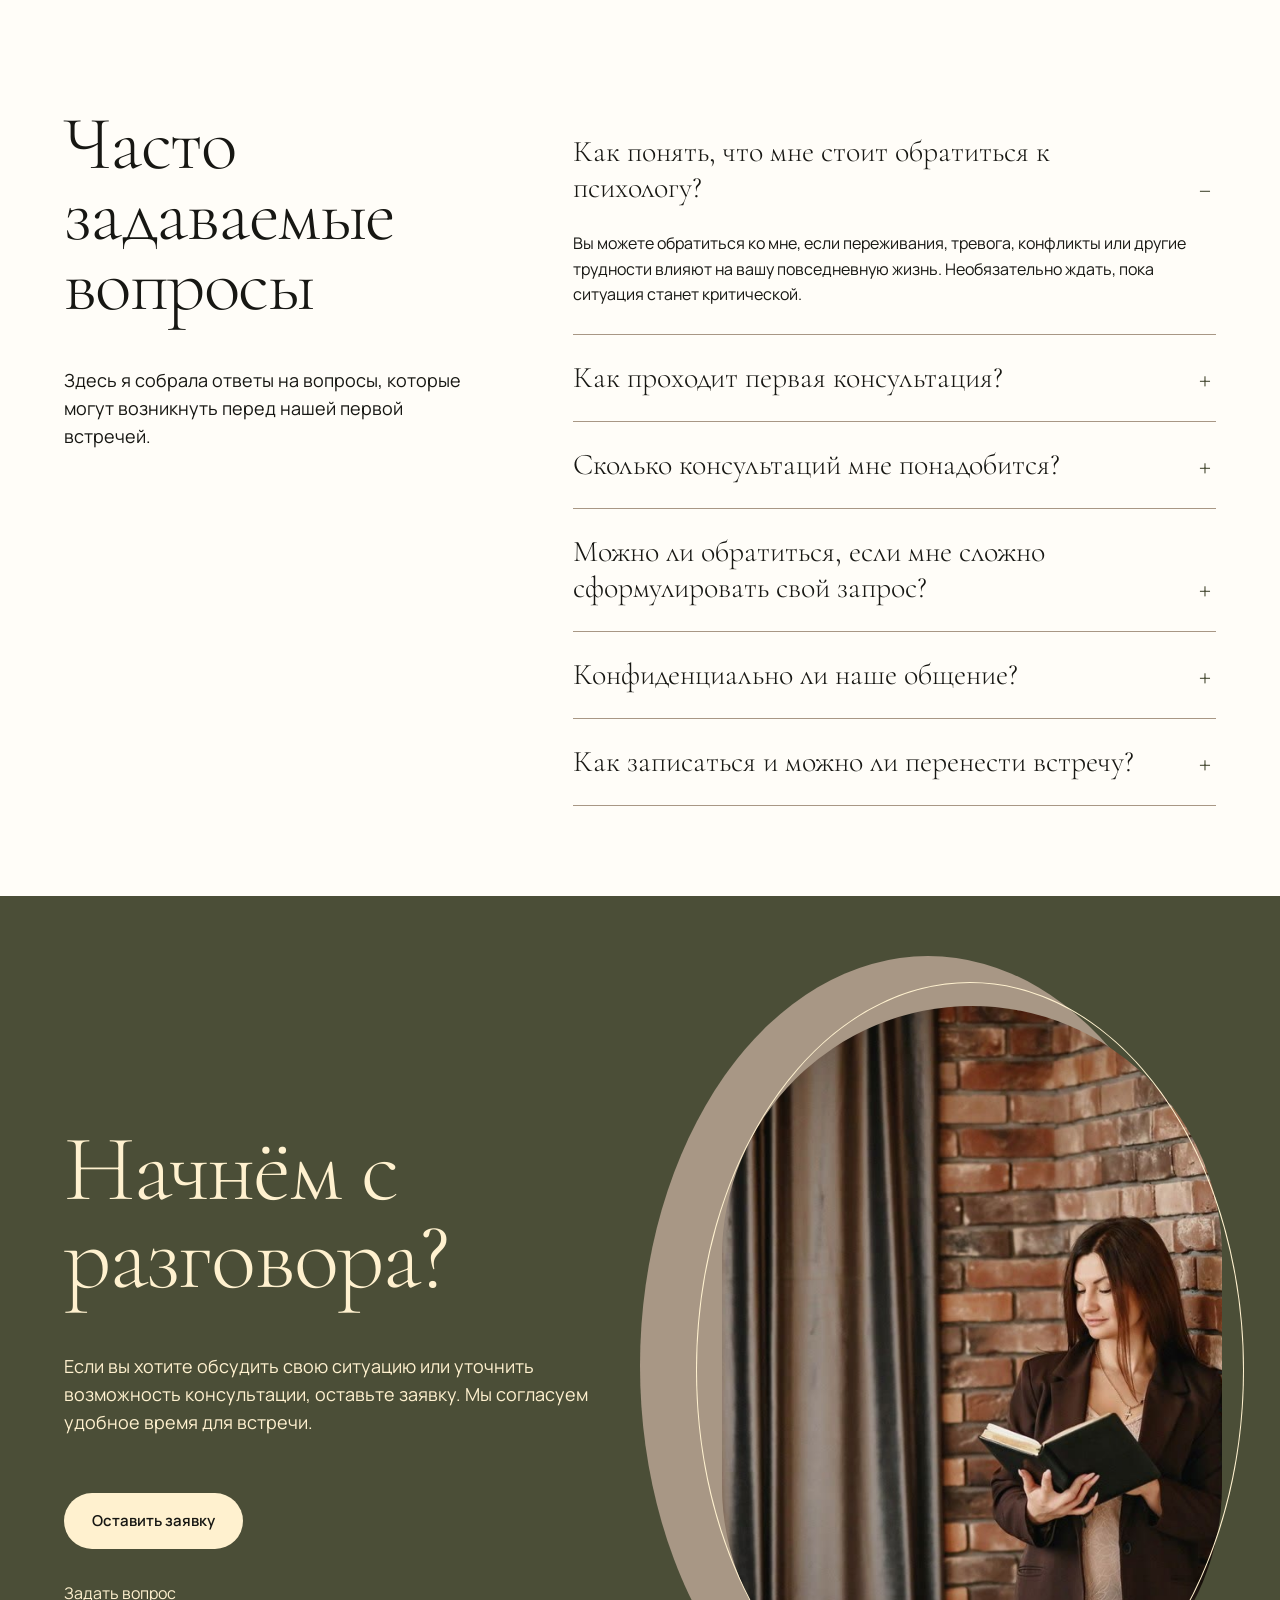
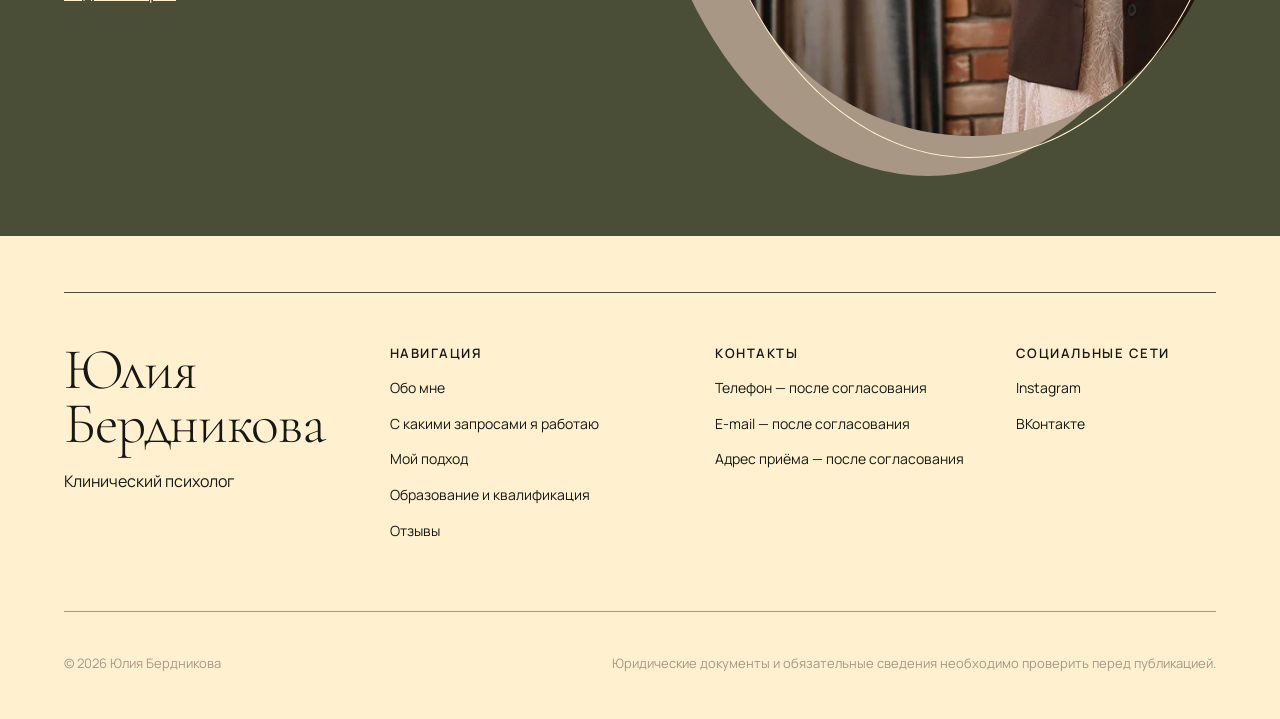
==== commit 8077bb89: "Refine education section heading and mobile document navigation Co-Authored-By: Claude Opus 5.5 <nor" ====
--- a/index.html
+++ b/index.html
@@ -79,11 +79,18 @@
 
       <section class="section education" id="education">
         <div class="shell education-interactive">
+          <header class="education-heading reveal">
+            <div>
+              <p class="eyebrow">Образование и практика</p>
+              <h2>Моё образование<br />и квалификация</h2>
+              <p class="education-intro">Профессиональное образование и дополнительная подготовка помогают мне выбирать подходы к работе с разными запросами.</p>
+            </div>
+            <div class="education-credentials">
+              <p class="education-experience"><strong>16 лет</strong> профессионального стажа</p>
+              <p class="education-experience-note">Клинический психолог</p>
+            </div>
+          </header>
           <div class="education-content reveal">
-            <h2>Моё образование<br />и квалификация</h2>
-            <p class="education-experience">16 лет профессионального стажа</p>
-            <p class="education-experience-note">Клинический психолог · данные профессионального профиля</p>
-            <p class="education-intro">Профессиональное образование и дополнительная подготовка помогают мне выбирать подходы к работе с разными запросами.</p>
             <div class="education-options" aria-label="Образование и подтверждающие документы">
               <article class="education-option active" data-qualification="0"><button class="qualification-select" type="button" data-document="0"><span class="eyebrow">Основное образование</span><strong>НОУ ВПО «Институт профессиональных инноваций»</strong><small>Психология · 2010 · квалификация «Психолог. Преподаватель психологии»</small></button><div class="document-switches"><button class="active" type="button" data-document="0" aria-pressed="true">Диплом</button><button type="button" data-document="1" aria-pressed="false">Приложение</button></div></article>
               <article class="education-option" data-qualification="1"><button class="qualification-select" type="button" data-document="2"><span class="eyebrow">Профессиональная переподготовка</span><strong>Российский государственный социальный университет</strong><small>Клиническая психология · 2017 · квалификация «Клинический психолог»</small></button><div class="document-switches"><button type="button" data-document="2" aria-pressed="false">Диплом</button><button type="button" data-document="3" aria-pressed="false">Приложение</button></div></article>
--- a/styles.css
+++ b/styles.css
@@ -214,3 +214,64 @@
   .service-card-wide h3{font-size:clamp(34px,10vw,40px);hyphens:none;overflow-wrap:normal}
   .service-visual{display:none}
 }
+
+/* Education section: site palette, original documents and controls. */
+#education .education-interactive {
+  grid-template-columns: minmax(0, 45fr) minmax(0, 55fr);
+  column-gap: clamp(24px, 4vw, 64px);
+  row-gap: 36px;
+}
+.education-heading {
+  grid-column: 1 / -1;
+  display: grid;
+  grid-template-columns: minmax(0, 3fr) minmax(0, 1fr);
+  align-items: end;
+  gap: 32px;
+  padding-bottom: 30px;
+  border-bottom: 1px solid var(--sand);
+}
+.education-heading .eyebrow { color: var(--olive); margin: 0 0 16px; }
+#education .education-heading h2 { margin: 0; font-size: clamp(44px, 5.4vw, 76px); }
+.education-heading .education-intro { max-width: 57ch; margin: 20px 0 0; }
+.education-credentials { border-left: 1px solid var(--sand); padding-left: 24px; }
+.education-credentials .education-experience { margin: 0; font: 500 14px/1.35 Manrope, Arial, sans-serif; }
+.education-credentials strong { display: block; margin-bottom: 5px; font: 400 55px/.95 "Cormorant Garamond", Georgia, serif; }
+.education-credentials .education-experience-note { margin: 9px 0 0; color: var(--olive); }
+#education .education-options { display: grid; gap: 10px; border: 0; }
+#education .education-option {
+  background: transparent; border: 1px solid var(--sand);
+  border-radius: 16px; padding: 16px 18px; transition: background .2s;
+}
+#education .education-option.active { background: var(--white); border-color: var(--olive); }
+#education .qualification-select .eyebrow { font-size: 11px; color: var(--olive); overflow-wrap: anywhere; }
+#education .qualification-select strong { font-weight: 400; overflow-wrap: anywhere; }
+#education .document-switches { margin-top: 11px; }
+#education .document-viewer {
+  position: relative; top: auto; min-width: 0;
+  background: var(--white); border: 1px solid var(--sand);
+  border-radius: var(--radius); padding: clamp(16px, 2.2vw, 30px);
+  scroll-margin-top: 18px;
+}
+#education .document-viewer-head { min-height: 0; margin-bottom: 20px; }
+#education .document-viewer-head .eyebrow { color: var(--olive); }
+#education .document-viewer-head h3 { font-weight: 400; overflow-wrap: anywhere; }
+#education .document-preview {
+  height: auto; aspect-ratio: 4 / 3; min-width: 0; min-height: 0;
+  padding: clamp(9px, 1.6vw, 20px);
+  border-radius: 15px; background: color-mix(in srgb, var(--sand) 35%, var(--white));
+}
+#education .document-preview img { min-height: 0; min-width: 0; }
+#education .viewer-controls { gap: 8px; margin-top: 14px; }
+#education .viewer-controls span { color: var(--olive); white-space: nowrap; }
+@media (max-width: 850px) {
+  #education .education-interactive { grid-template-columns: minmax(0, 1fr); row-gap: 24px; }
+  .education-heading { grid-template-columns: 1fr; gap: 20px; padding-bottom: 24px; }
+  .education-credentials strong { font-size: 44px; }
+  #education .document-viewer-head { display: flex; gap: 12px; }
+  #education .viewer-expand { margin-top: 0; }
+}
+@media (max-width: 420px) {
+  #education .education-heading h2 { font-size: clamp(35px, 10vw, 44px); }
+  #education .document-viewer-head { flex-wrap: wrap; }
+  #education .viewer-controls button { padding-inline: 8px; }
+}
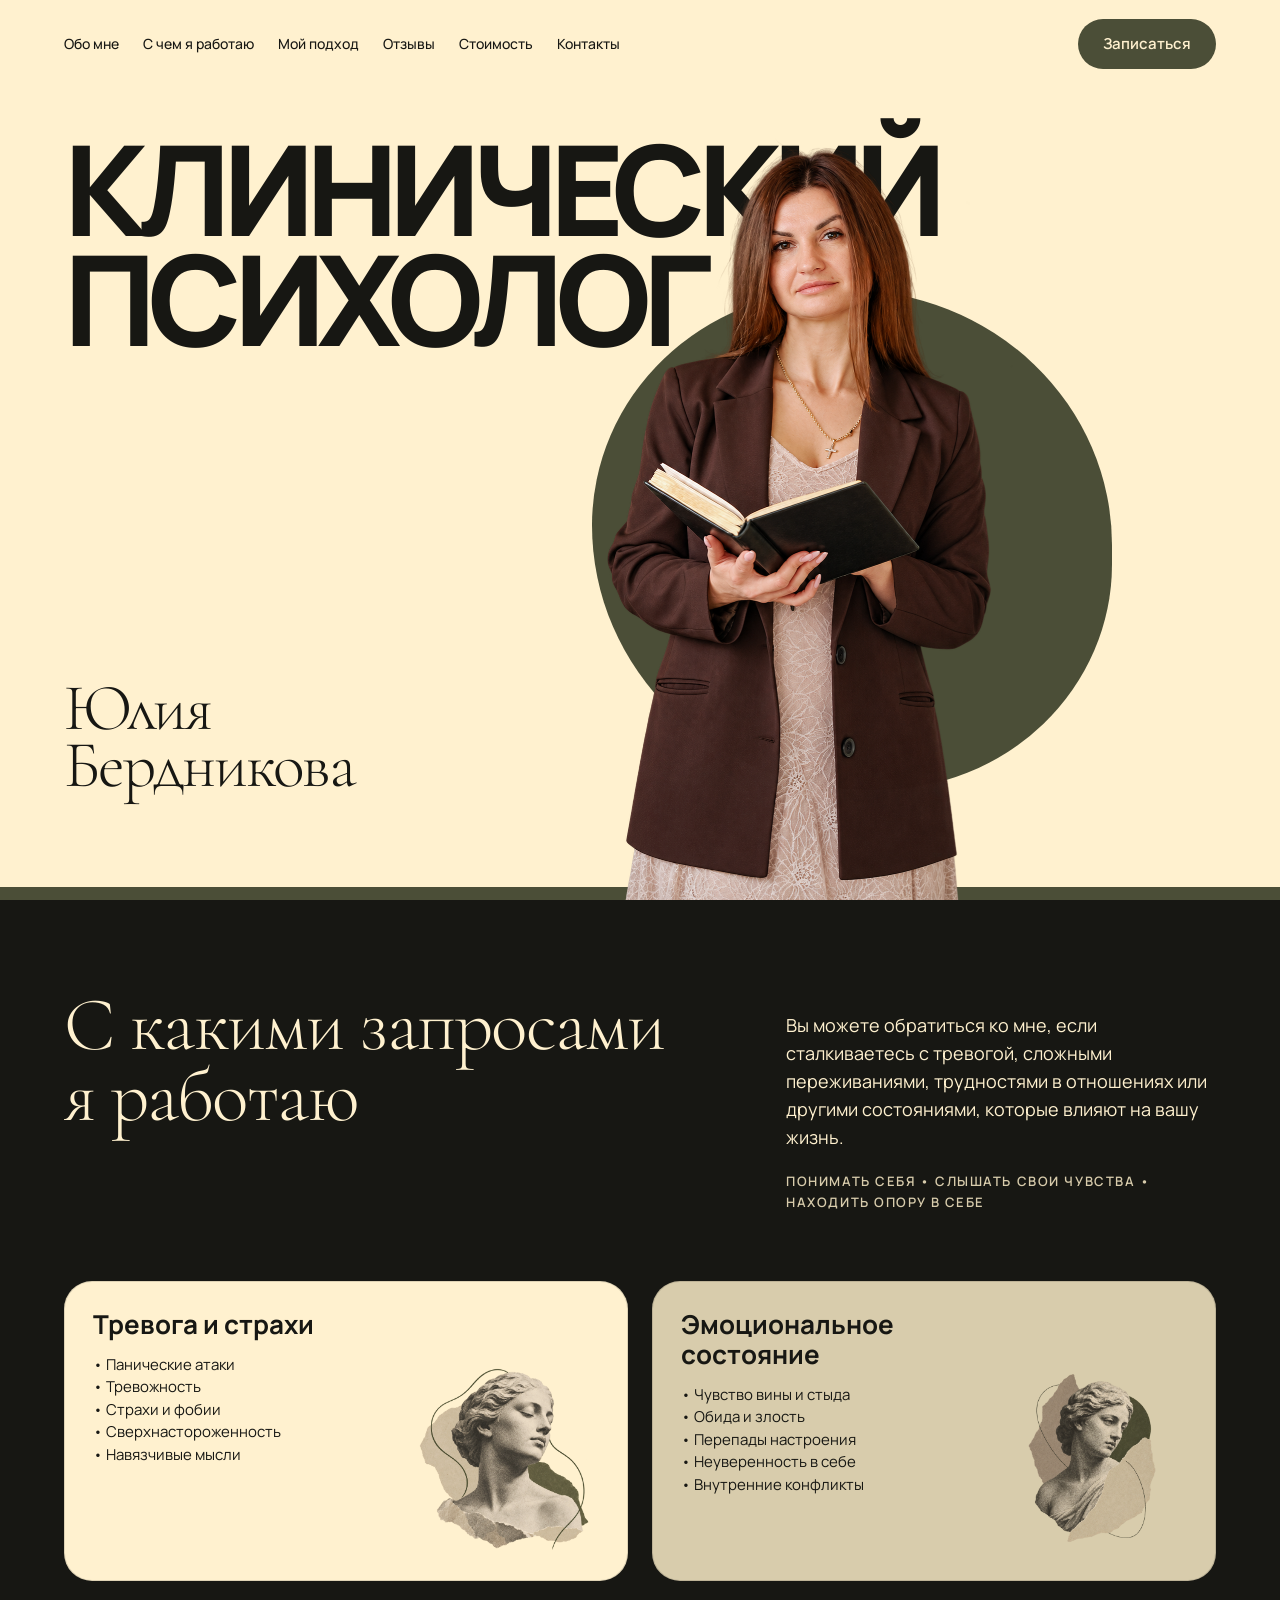
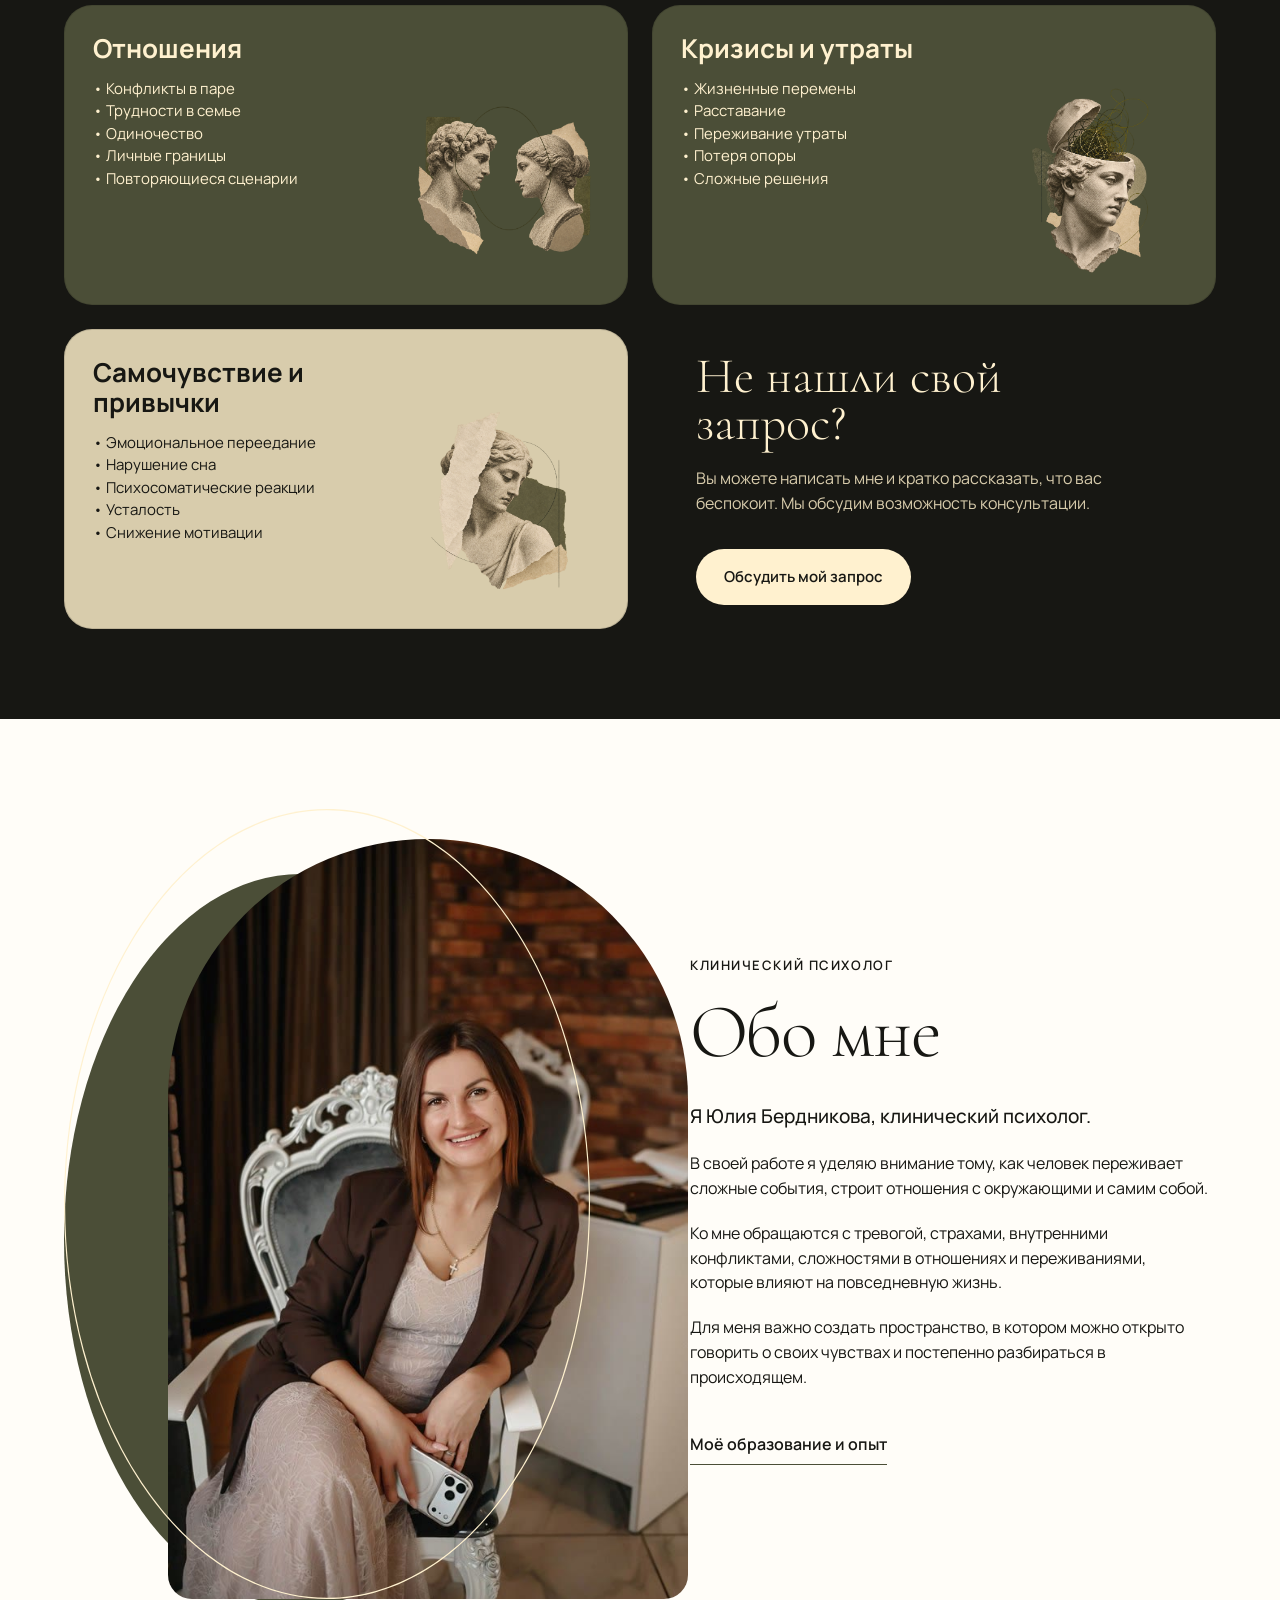
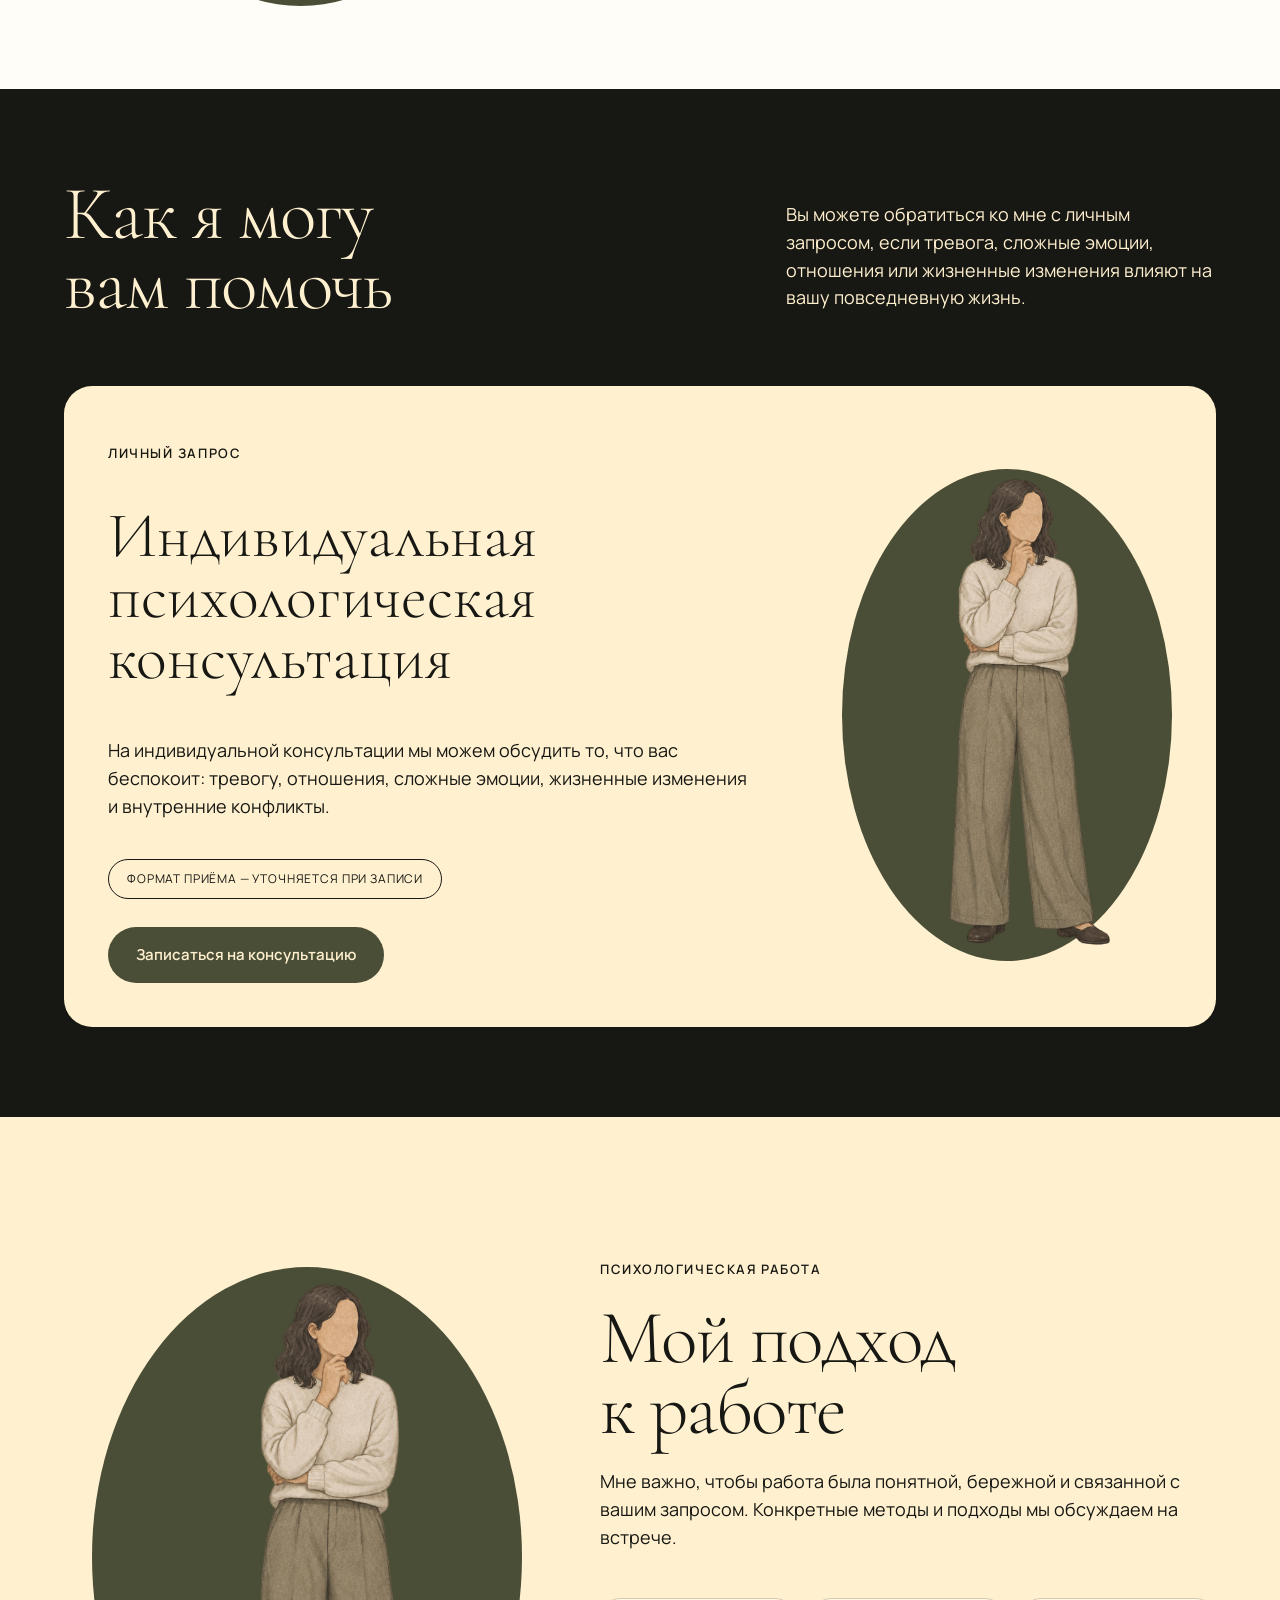
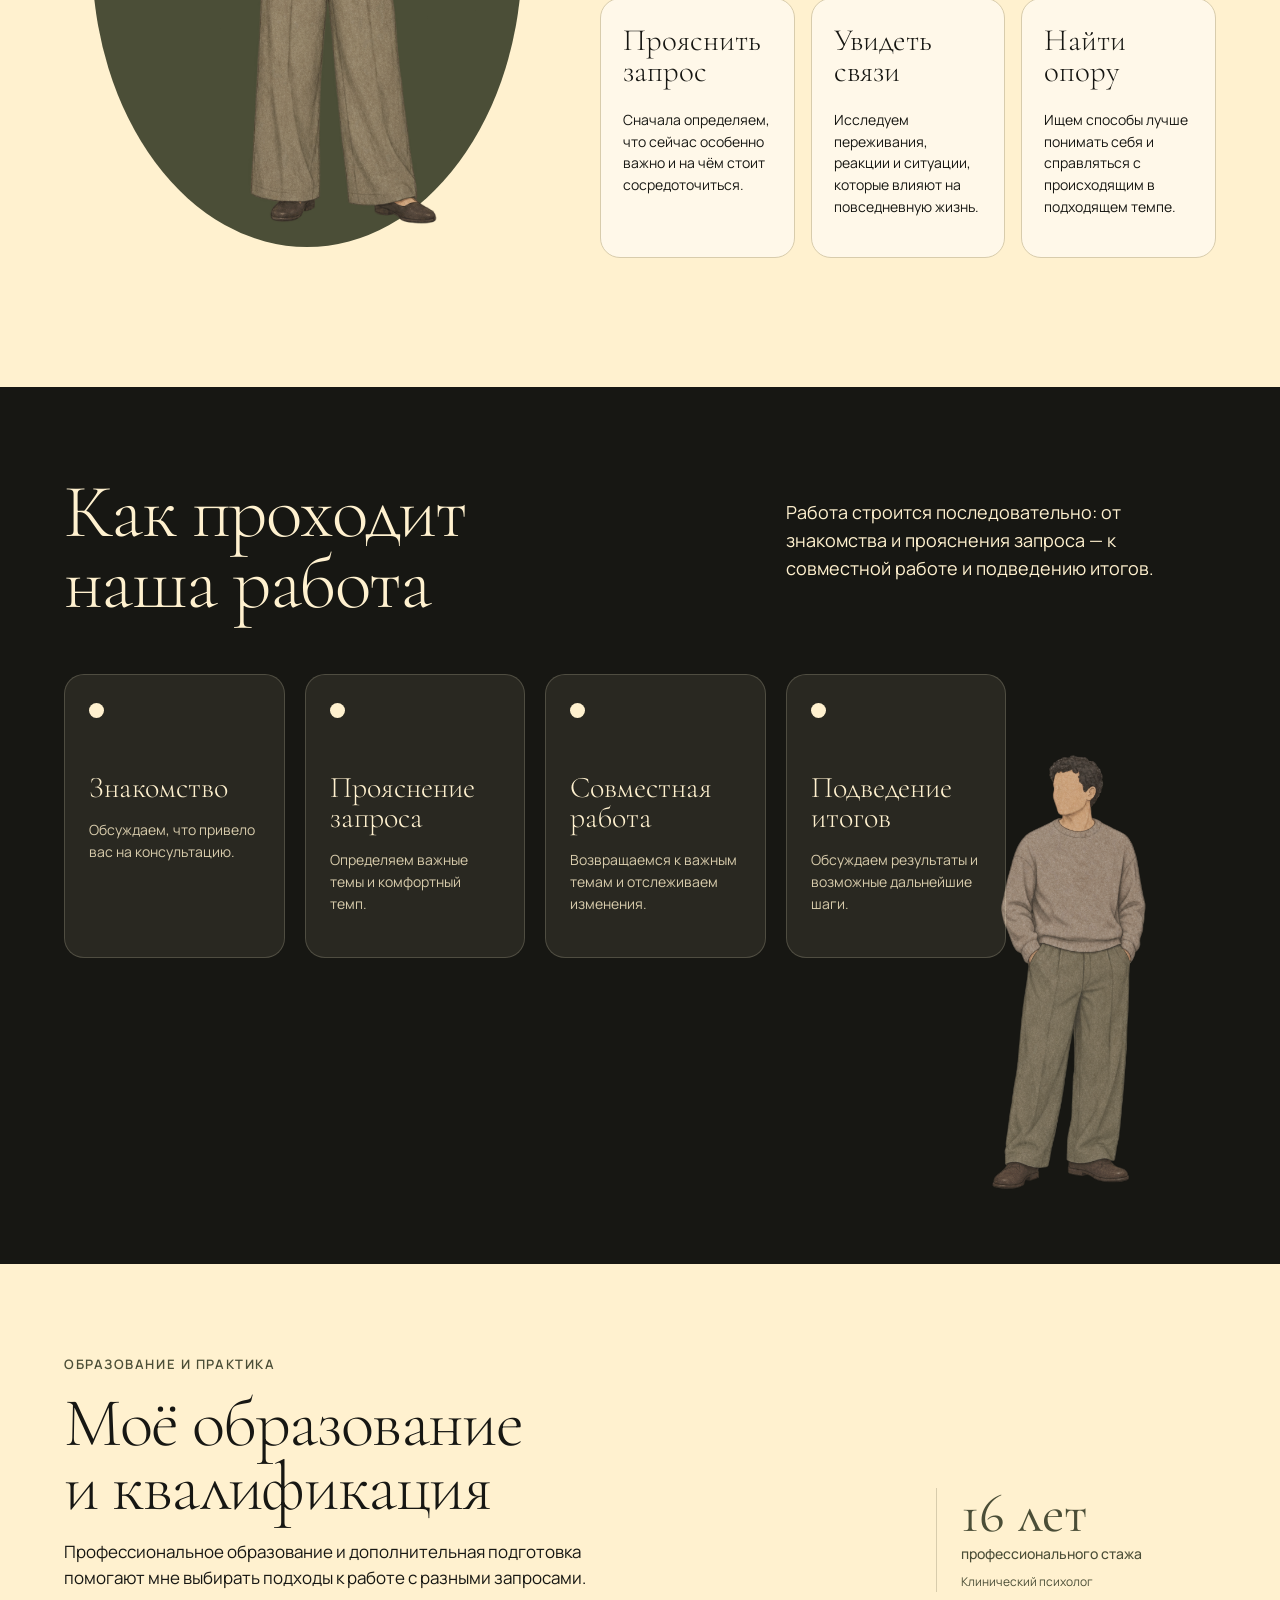
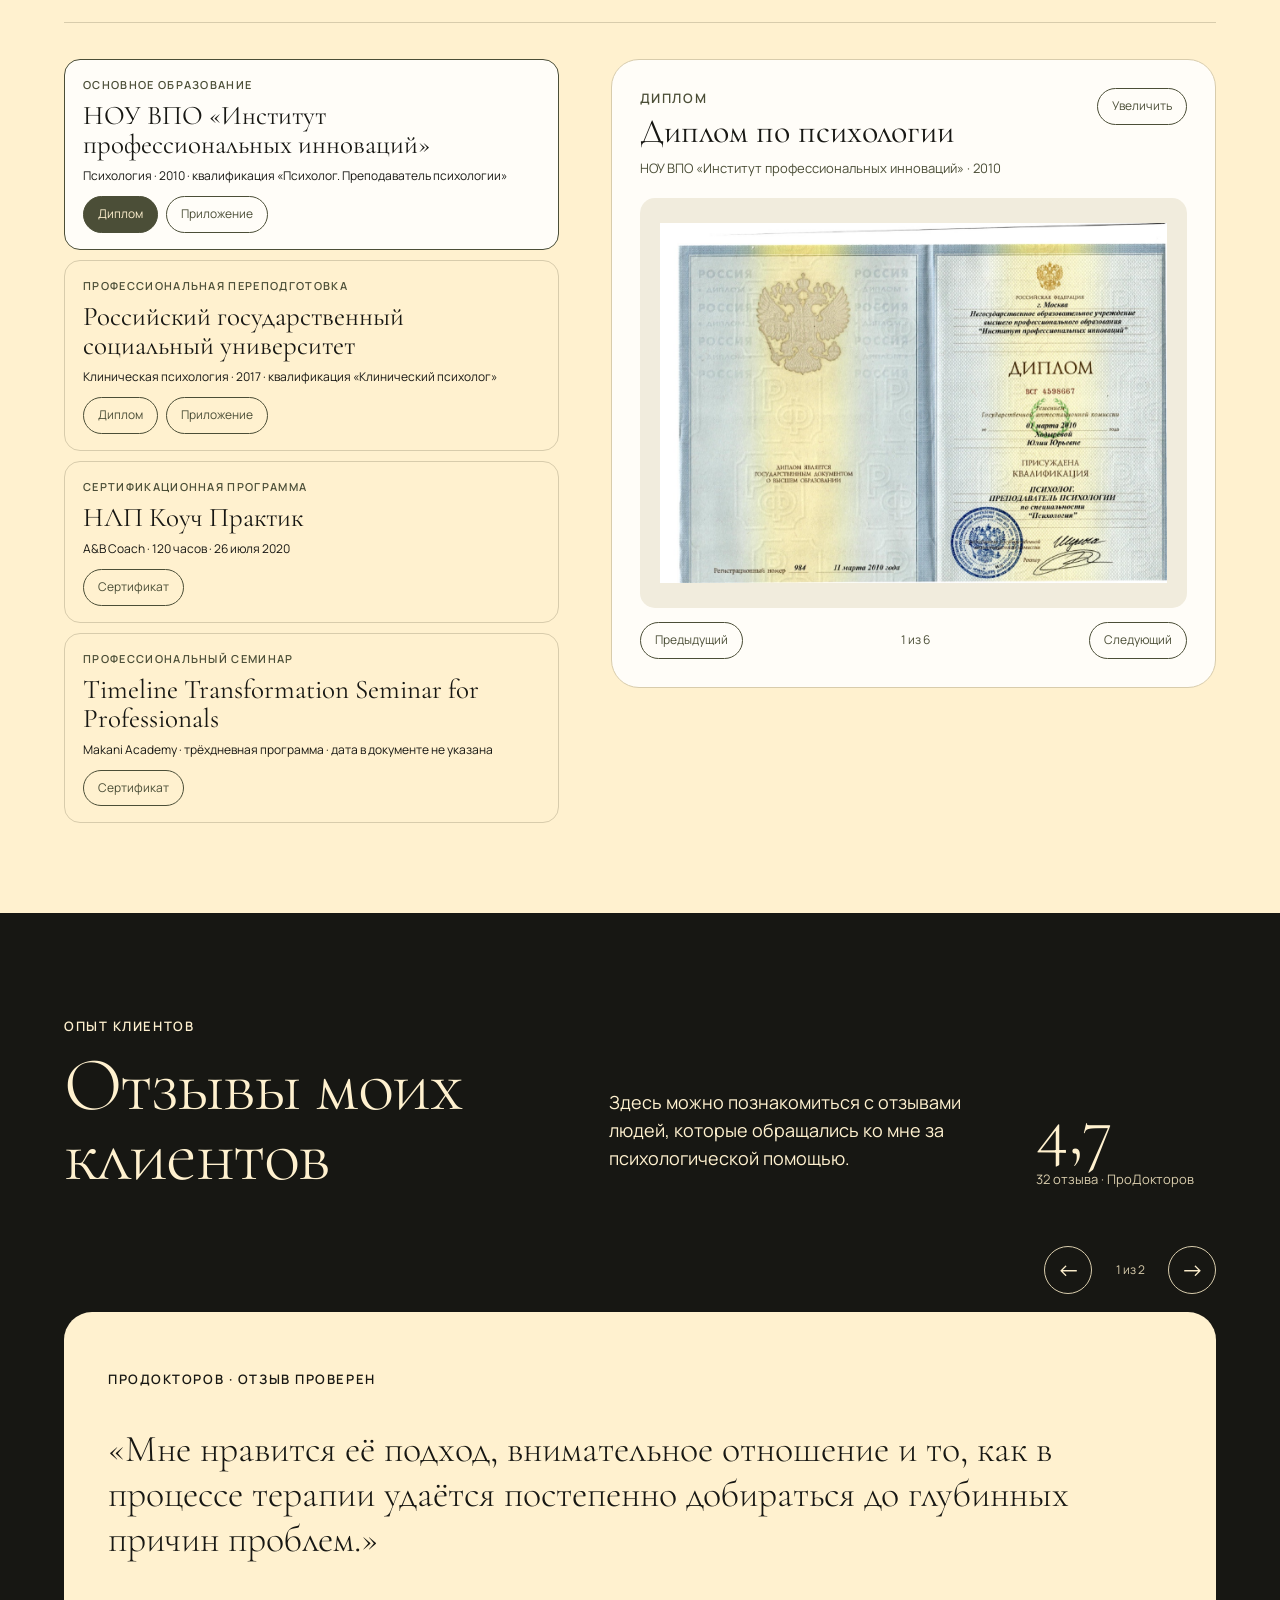
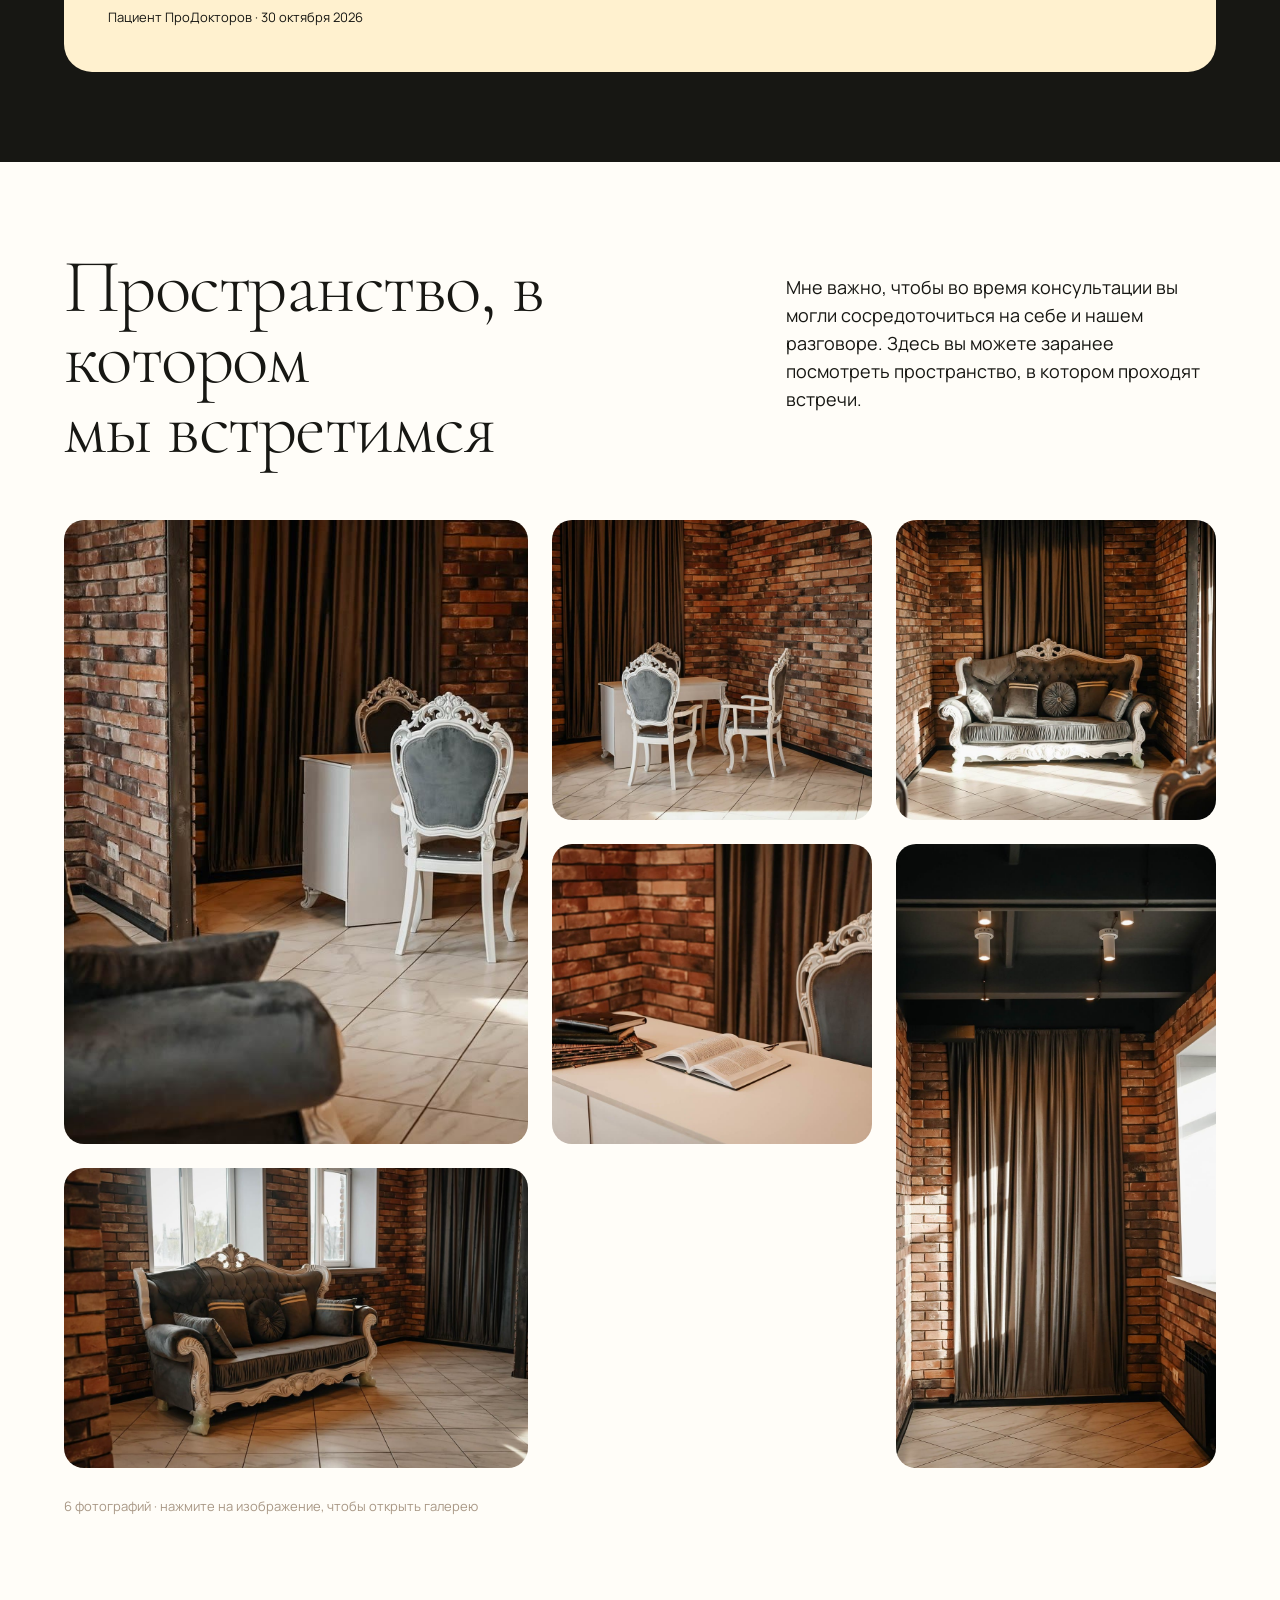
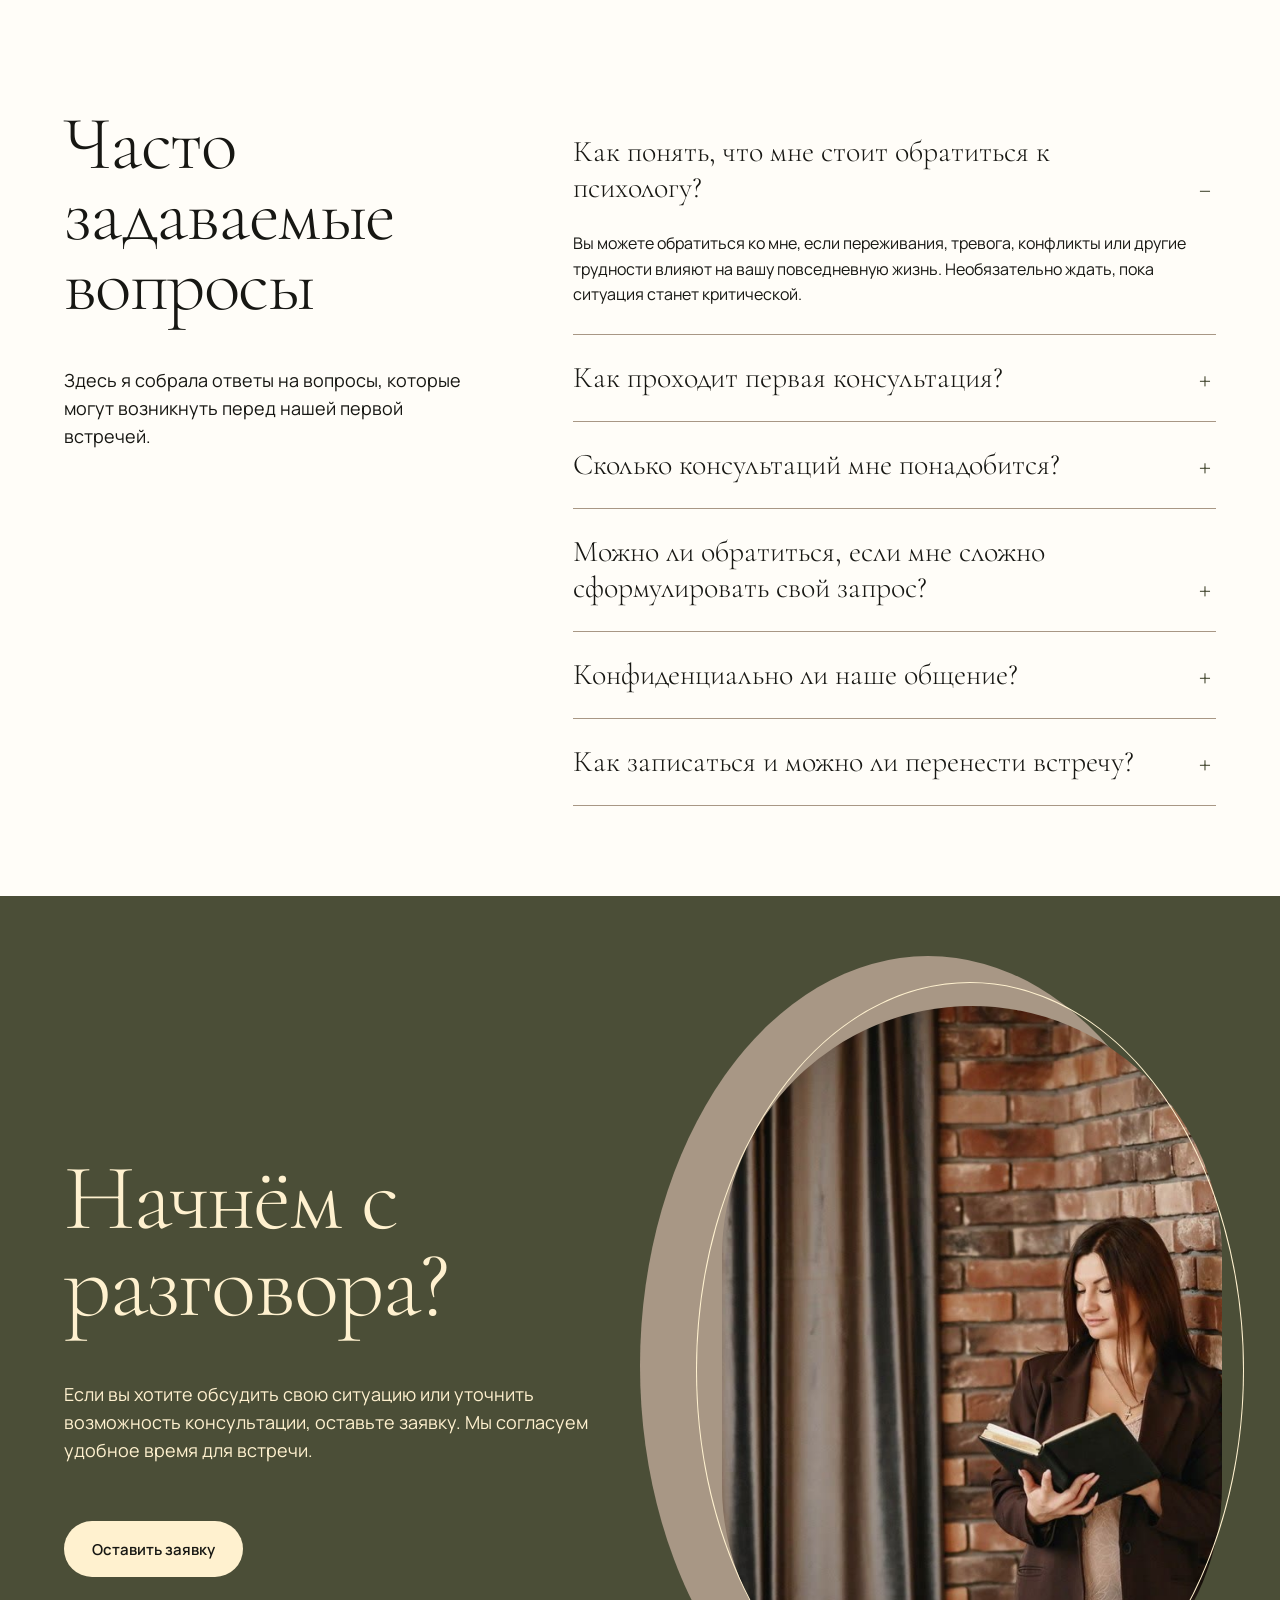
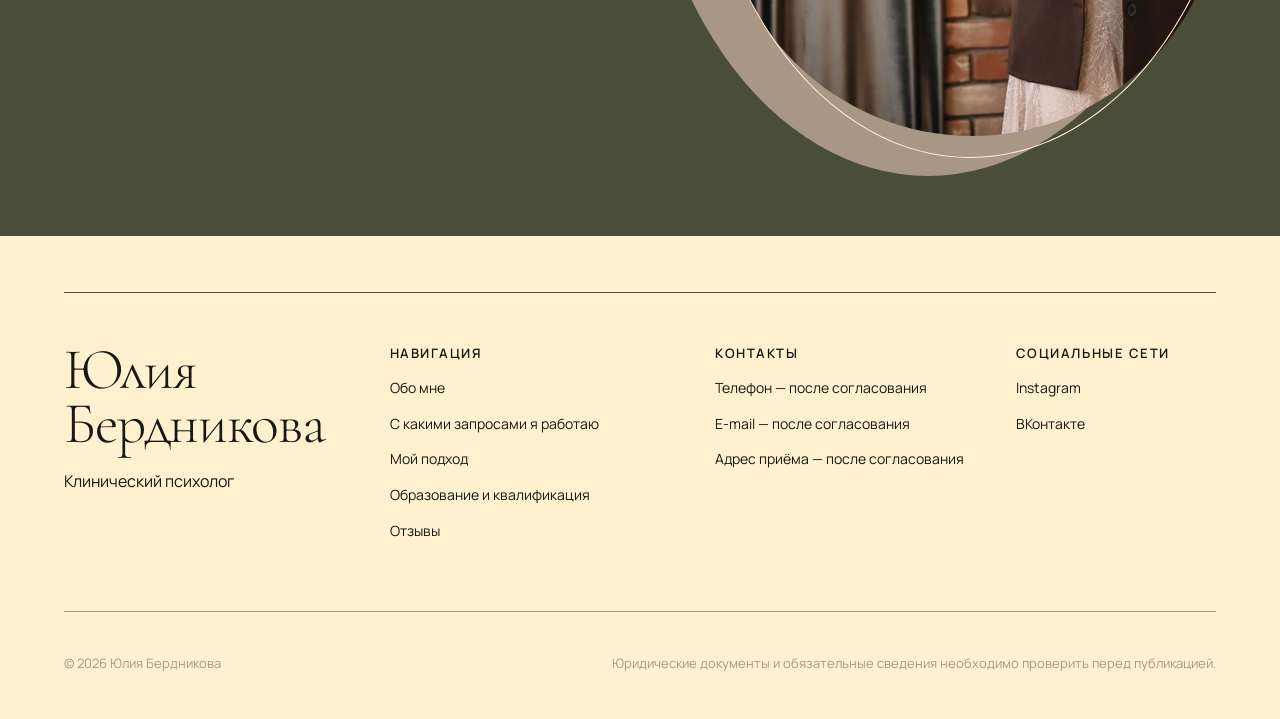
==== commit 7fb2cb5c: "Replace placeholder application form with YCLIENTS booking panel All booking buttons open YCLIENTS i" ====
--- a/index.html
+++ b/index.html
@@ -19,7 +19,7 @@
         <div class="nav-links" id="nav-links">
           <a href="#about">Обо мне</a><a href="#requests">С чем я работаю</a><a href="#approach">Мой подход</a><a href="#reviews">Отзывы</a><a href="#services">Стоимость</a><a href="#contacts">Контакты</a>
         </div>
-        <a class="button button-small" href="#application" data-application>Записаться</a>
+        <a class="button button-small" href="https://n2781405.yclients.ru/" target="_blank" rel="noopener" data-booking-open>Записаться</a>
         <button class="menu-button" type="button" aria-expanded="false" aria-controls="nav-links" aria-label="Открыть меню"><span></span><span></span></button>
       </nav>
       <div class="hero-main shell">
@@ -44,7 +44,7 @@
             <article class="request-card olive reveal"><div><h3>Отношения</h3><ul><li>Конфликты в паре</li><li>Трудности в семье</li><li>Одиночество</li><li>Личные границы</li><li>Повторяющиеся сценарии</li></ul></div><img src="assets/request-3.png" alt="Коллаж об отношениях" /></article>
             <article class="request-card olive reveal"><div><h3>Кризисы и утраты</h3><ul><li>Жизненные перемены</li><li>Расставание</li><li>Переживание утраты</li><li>Потеря опоры</li><li>Сложные решения</li></ul></div><img src="assets/request-4.png" alt="Коллаж о кризисах и утратах" /></article>
             <article class="request-card sand reveal"><div><h3>Самочувствие и привычки</h3><ul><li>Эмоциональное переедание</li><li>Нарушение сна</li><li>Психосоматические реакции</li><li>Усталость</li><li>Снижение мотивации</li></ul></div><img src="assets/request-5.png" alt="Коллаж о самочувствии" /></article>
-            <aside class="request-cta reveal"><h3>Не нашли свой запрос?</h3><p>Вы можете написать мне и кратко рассказать, что вас беспокоит. Мы обсудим возможность консультации.</p><a class="button light" href="#application" data-application>Обсудить мой запрос</a></aside>
+            <aside class="request-cta reveal"><h3>Не нашли свой запрос?</h3><p>Вы можете написать мне и кратко рассказать, что вас беспокоит. Мы обсудим возможность консультации.</p><a class="button light" href="https://n2781405.yclients.ru/" target="_blank" rel="noopener" data-booking-open>Обсудить мой запрос</a></aside>
           </div>
         </div>
       </section>
@@ -59,7 +59,7 @@
       <section class="section services" id="services">
         <div class="shell"><div class="split-heading reveal"><h2>Как я могу<br />вам помочь</h2><p>Вы можете обратиться ко мне с личным запросом, если тревога, сложные эмоции, отношения или жизненные изменения влияют на вашу повседневную жизнь.</p></div>
           <div class="service-grid">
-            <article class="service-card service-card-wide light-card reveal"><div class="service-copy"><p class="eyebrow">Личный запрос</p><h3>Индивидуальная психологическая консультация</h3><p>На индивидуальной консультации мы можем обсудить то, что вас беспокоит: тревогу, отношения, сложные эмоции, жизненные изменения и внутренние конфликты.</p><span class="pill">Формат приёма — уточняется при записи</span><a class="button" href="#application" data-application>Записаться на консультацию</a></div><div class="service-visual" aria-hidden="true"><div class="service-oval"></div><img src="assets/mascot-woman.png" alt="" /></div></article>
+            <article class="service-card service-card-wide light-card reveal"><div class="service-copy"><p class="eyebrow">Личный запрос</p><h3>Индивидуальная психологическая консультация</h3><p>На индивидуальной консультации мы можем обсудить то, что вас беспокоит: тревогу, отношения, сложные эмоции, жизненные изменения и внутренние конфликты.</p><span class="pill">Формат приёма — уточняется при записи</span><a class="button" href="https://n2781405.yclients.ru/" target="_blank" rel="noopener" data-booking-open>Записаться на консультацию</a></div><div class="service-visual" aria-hidden="true"><div class="service-oval"></div><img src="assets/mascot-woman.png" alt="" /></div></article>
           </div>
         </div>
       </section>
@@ -127,12 +127,12 @@
           <details><summary>Сколько консультаций мне понадобится?</summary><p>Количество встреч зависит от запроса и динамики работы. Мы можем обсуждать это по ходу консультаций.</p></details>
           <details><summary>Можно ли обратиться, если мне сложно сформулировать свой запрос?</summary><p>Да. На первой встрече мы можем вместе разобраться, что сейчас беспокоит вас больше всего.</p></details>
           <details><summary>Конфиденциально ли наше общение?</summary><p>Содержание консультаций конфиденциально в пределах профессиональных и законодательных требований.</p></details>
-          <details><summary>Как записаться и можно ли перенести встречу?</summary><p>Напишите удобным способом. Условия записи и переноса мы согласуем до первой встречи.</p></details>
+          <details><summary>Как записаться и можно ли перенести встречу?</summary><p>Нажмите «Записаться» — откроется онлайн-запись. Выберите услугу, удобную дату и свободное время в календаре, затем оставьте контактные данные. Порядок подтверждения записи, переноса и отмены встречи мы согласуем до первой консультации.</p></details>
         </div></div>
       </section>
 
       <section class="section contact" id="contact">
-        <div class="shell contact-grid"><div class="reveal"><h2>Начнём с<br />разговора?</h2><p>Если вы хотите обсудить свою ситуацию или уточнить возможность консультации, оставьте заявку. Мы согласуем удобное время для встречи.</p><a class="button light" href="#application" data-application>Оставить заявку</a><a class="contact-link" href="#application" data-application>Задать вопрос</a></div><div class="contact-art"><img class="contact-backdrop" src="assets/cta-backdrop.svg" alt="" /><img class="contact-photo" src="assets/cta-photo.jpg" alt="Юлия Бердникова" /><img class="contact-contour" src="assets/cta-contour.svg" alt="" /></div></div>
+        <div class="shell contact-grid"><div class="reveal"><h2>Начнём с<br />разговора?</h2><p>Если вы хотите обсудить свою ситуацию или уточнить возможность консультации, оставьте заявку. Мы согласуем удобное время для встречи.</p><a class="button light" href="https://n2781405.yclients.ru/" target="_blank" rel="noopener" data-booking-open>Оставить заявку</a></div><div class="contact-art"><img class="contact-backdrop" src="assets/cta-backdrop.svg" alt="" /><img class="contact-photo" src="assets/cta-photo.jpg" alt="Юлия Бердникова" /><img class="contact-contour" src="assets/cta-contour.svg" alt="" /></div></div>
       </section>
     </main>
 
@@ -146,23 +146,21 @@
         <div class="document-modal-navigation"><button type="button" id="document-modal-prev">Предыдущий документ</button><span id="document-modal-position">1 из 6</span><button type="button" id="document-modal-next">Следующий документ</button></div>
       </div>
     </dialog>
-    <dialog class="application-dialog" id="application-dialog">
-      <form class="application-form" id="application-form">
-        <button class="application-close" type="button" aria-label="Закрыть форму">×</button>
-        <p class="eyebrow">Заявка на консультацию</p>
-        <h2>Расскажите немного о себе</h2>
-        <p class="application-intro">Заполните форму, чтобы обсудить запрос и подобрать удобное время первой встречи.</p>
-        <div class="form-grid">
-          <label>Как к вам обращаться<input name="name" autocomplete="name" required /></label>
-          <label>Телефон или e-mail<input name="contact" autocomplete="email" required /></label>
-          <label>Удобный способ связи<select name="channel"><option>Телефон</option><option>E-mail</option><option>Мессенджер</option></select></label>
-          <label class="form-wide">Что вы хотели бы обсудить<textarea name="message" rows="4"></textarea></label>
+    <dialog class="booking-dialog" id="booking-dialog" aria-labelledby="booking-title">
+      <div class="booking-panel">
+        <header class="booking-head">
+          <div><p class="eyebrow">Онлайн-запись</p><h2 id="booking-title">Запись на консультацию</h2></div>
+          <button class="booking-close" type="button" aria-label="Закрыть онлайн-запись" data-booking-close>×</button>
+        </header>
+        <div class="booking-body">
+          <p class="booking-status" data-booking-status role="status">Загружаем расписание…</p>
+          <iframe class="booking-frame" data-booking-frame title="Онлайн-запись к Юлии Бердниковой в YCLIENTS"></iframe>
         </div>
-        <label class="form-consent"><input type="checkbox" required /> Я согласен(на) на обработку данных для связи по заявке.</label>
-        <button class="button" type="submit">Отправить заявку</button>
-        <p class="form-note">Адрес получателя будет подключён после согласования контактных данных.</p>
-        <p class="form-success" role="status" hidden>Форма заполнена. Подключите адрес получателя, чтобы заявки отправлялись Юлии.</p>
-      </form>
+        <footer class="booking-foot">
+          <p>Запись проходит в сервисе YCLIENTS. Если расписание не отображается, откройте его отдельно.</p>
+          <a class="booking-external" href="https://n2781405.yclients.ru/" target="_blank" rel="noopener">Открыть запись в новой вкладке<span aria-hidden="true"> ↗</span></a>
+        </footer>
+      </div>
     </dialog>
   </body>
 </html>
--- a/styles.css
+++ b/styles.css
@@ -38,18 +38,40 @@
   transition:opacity .7s ease var(--delay),transform .7s cubic-bezier(.22,.61,.36,1) var(--delay);
 }
 html.js .scroll-card.visible{opacity:1;transform:none}
-.application-dialog{width:min(92vw,680px);border:0;border-radius:28px;padding:0;background:var(--cream);color:var(--graphite);box-shadow:0 28px 90px rgba(23,23,19,.28)}
-.application-dialog::backdrop{background:rgba(23,23,19,.72);backdrop-filter:blur(4px)}
-.application-form{position:relative;padding:42px}
-.application-form h2{font:300 50px/.95 "Cormorant Garamond",serif;margin:18px 0}
-.application-intro{max-width:540px;margin:0 0 28px}
-.application-close{position:absolute;right:22px;top:18px;border:0;background:transparent;color:var(--olive);font-size:34px;line-height:1;cursor:pointer}
-.form-grid{display:grid;grid-template-columns:1fr 1fr;gap:18px}
-.application-form label{display:flex;flex-direction:column;gap:8px;font-size:13px;font-weight:600}
-.application-form input,.application-form select,.application-form textarea{width:100%;border:1px solid var(--taupe);border-radius:14px;background:var(--white);color:var(--graphite);padding:14px;font:400 16px/1.4 Manrope,sans-serif}
-.application-form textarea{resize:vertical}
-.form-wide{grid-column:1/-1}.form-consent{flex-direction:row!important;align-items:flex-start;margin:20px 0}.form-consent input{width:auto;margin-top:3px}.form-note{font-size:12px;color:var(--taupe);margin:18px 0 0}.form-success{padding:14px 16px;border-radius:14px;background:rgba(75,78,55,.1);font-size:14px}
-@media(max-width:760px){.application-form{padding:30px 22px}.application-form h2{font-size:40px}.form-grid{grid-template-columns:1fr}.form-wide{grid-column:auto}}
+/* Online booking panel (YCLIENTS). */
+html.booking-open,html.booking-open body{overflow:hidden}
+.booking-dialog{position:fixed;inset:0 0 0 auto;width:min(480px,100vw);max-width:100vw;height:100vh;height:100dvh;max-height:none;margin:0;padding:0;border:0;border-radius:24px 0 0 24px;background:var(--cream);color:var(--graphite);box-shadow:-24px 0 80px rgba(23,23,19,.28);overflow:hidden}
+.booking-dialog[open]{animation:booking-in .32s cubic-bezier(.22,.61,.36,1)}
+.booking-dialog::backdrop{background:rgba(23,23,19,.66);backdrop-filter:blur(3px)}
+@keyframes booking-in{from{transform:translateX(40px);opacity:0}to{transform:none;opacity:1}}
+.booking-panel{display:grid;grid-template-rows:auto minmax(0,1fr) auto;height:100%}
+.booking-head{display:flex;align-items:flex-start;justify-content:space-between;gap:16px;padding:22px 22px 18px 28px;border-bottom:1px solid var(--sand)}
+.booking-head .eyebrow{margin:0 0 8px;color:var(--olive);font-size:12px}
+.booking-head h2{margin:0;font:300 34px/1 "Cormorant Garamond",Georgia,serif;letter-spacing:-.01em}
+.booking-close{flex:none;width:44px;height:44px;border:1px solid var(--olive);border-radius:50%;background:transparent;color:var(--olive);font-size:28px;line-height:1;cursor:pointer;transition:background .2s,color .2s}
+.booking-close:hover{background:var(--olive);color:var(--cream)}
+.booking-body{position:relative;min-height:0;background:var(--white)}
+.booking-frame{display:block;width:100%;height:100%;border:0;background:var(--white)}
+.booking-status{position:absolute;inset:0 0 auto;margin:0;padding:28px;color:var(--olive);font-size:14px;pointer-events:none}
+.booking-dialog.is-loaded .booking-status{display:none}
+.booking-dialog.is-slow .booking-status{position:static;padding:16px 28px;border-bottom:1px solid var(--sand);background:var(--cream);pointer-events:auto}
+.booking-dialog.is-slow .booking-body{display:flex;flex-direction:column}
+.booking-dialog.is-slow .booking-frame{flex:1;height:auto;min-height:0}
+.booking-foot{display:flex;flex-wrap:wrap;align-items:center;justify-content:space-between;gap:8px 16px;padding:14px 28px calc(14px + env(safe-area-inset-bottom));border-top:1px solid var(--sand);font-size:13px}
+.booking-foot p{margin:0;flex:1 1 220px;color:var(--olive)}
+.booking-external{font-weight:600;text-decoration:underline;text-underline-offset:3px;white-space:nowrap}
+.booking-close:focus-visible,.booking-external:focus-visible,[data-booking-open]:focus-visible{outline:2px solid var(--olive);outline-offset:3px}
+.light[data-booking-open]:focus-visible{outline-color:var(--cream)}
+@media(max-width:760px){
+  .booking-dialog{width:100vw;border-radius:0;box-shadow:none}
+  .booking-dialog[open]{animation-name:booking-up}
+  .booking-head{padding:calc(14px + env(safe-area-inset-top)) 16px 14px 20px}
+  .booking-head h2{font-size:28px}
+  .booking-foot{padding-inline:20px}
+  .booking-status,.booking-dialog.is-slow .booking-status{padding-inline:20px}
+}
+@keyframes booking-up{from{transform:translateY(24px);opacity:0}to{transform:none;opacity:1}}
+@media(prefers-reduced-motion:reduce){.booking-dialog[open]{animation:none}}
 @media(prefers-reduced-motion:reduce){html.js .scroll-card{opacity:1;transform:none;transition:none}}
 
 /* Interactive education document viewer. */
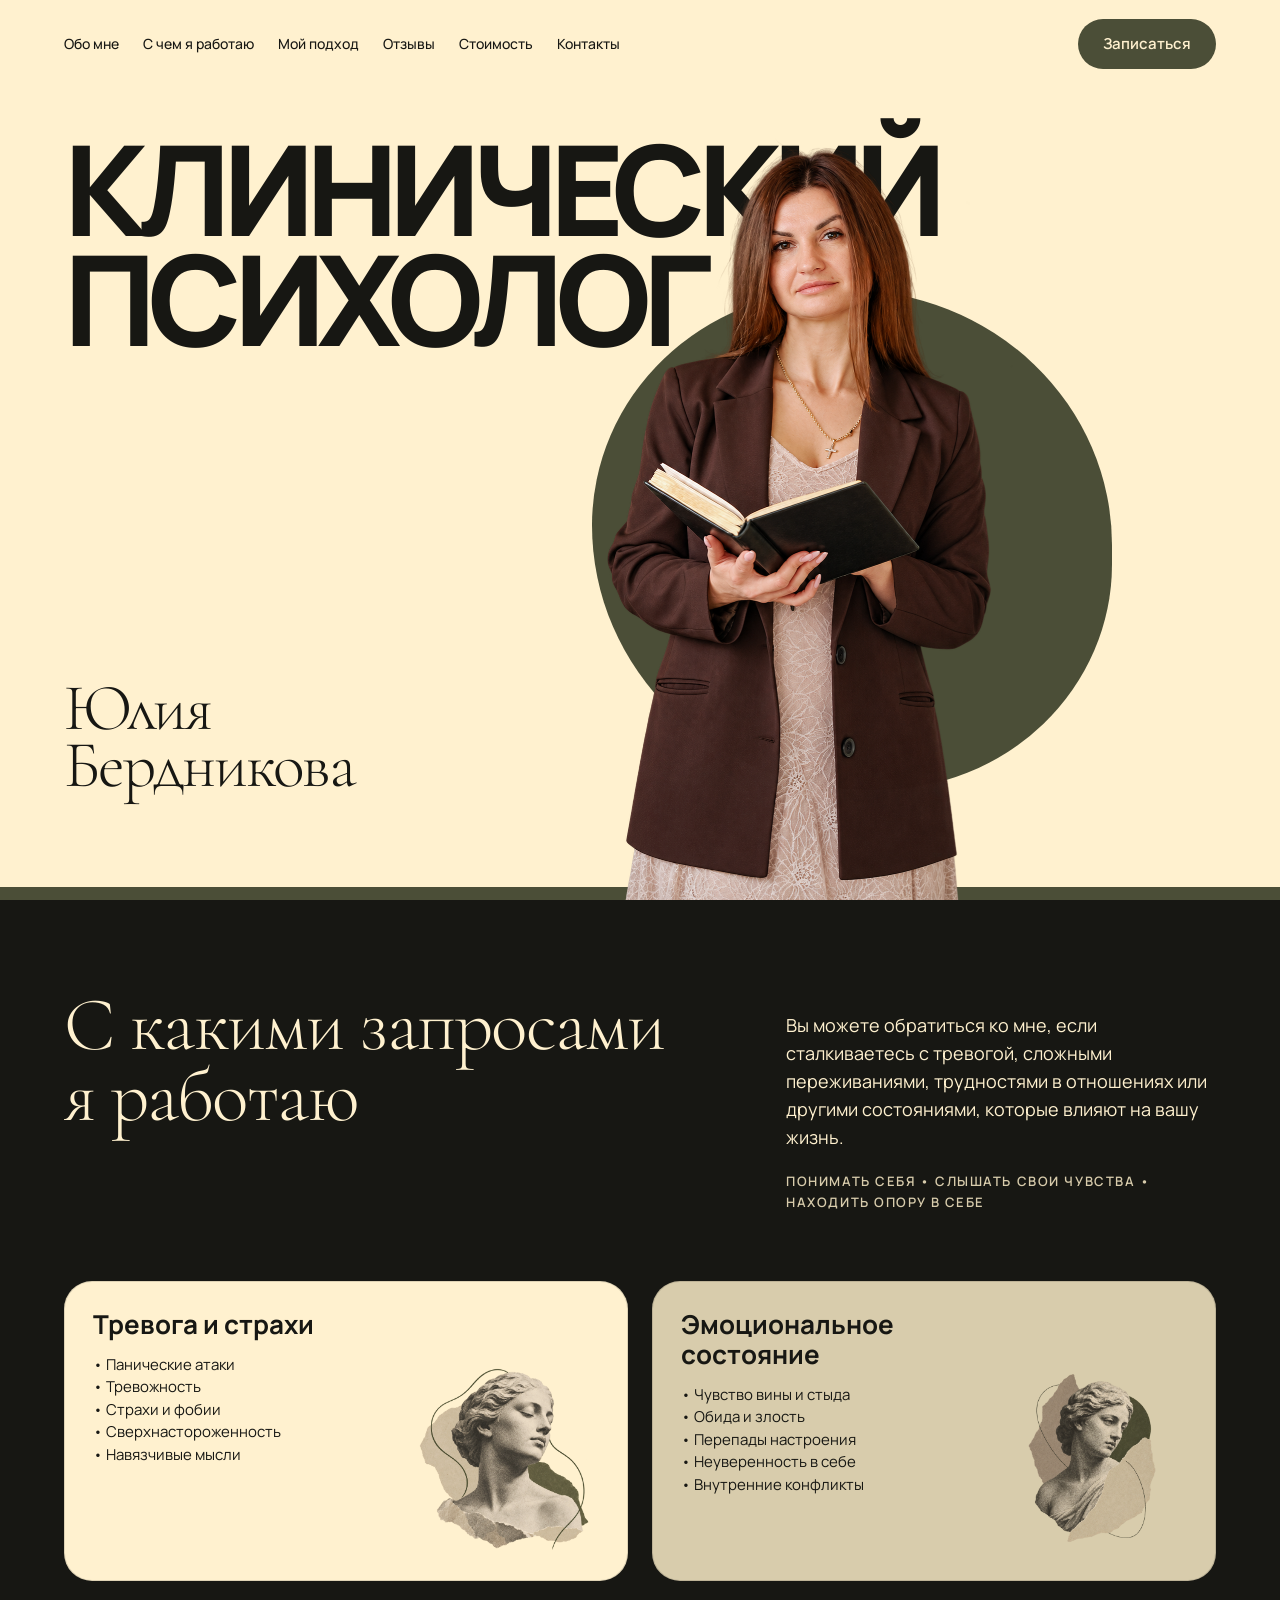
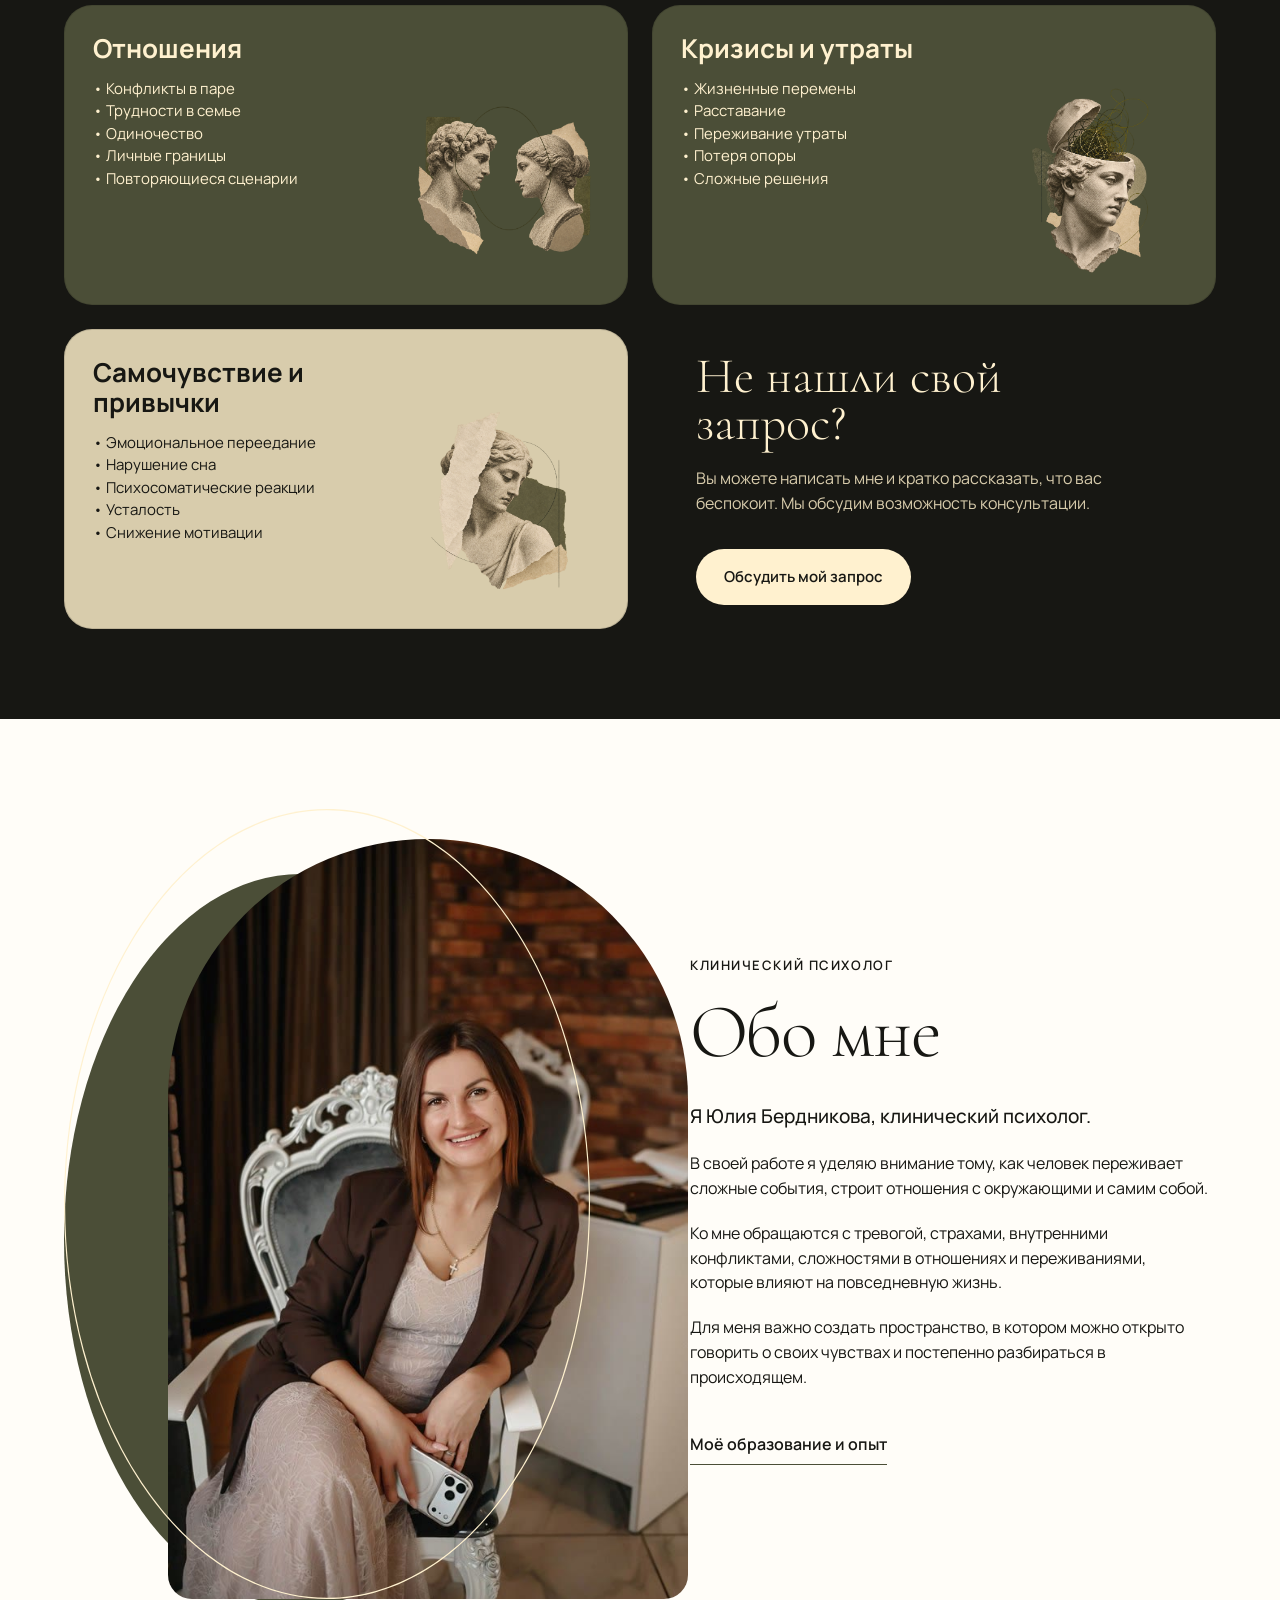
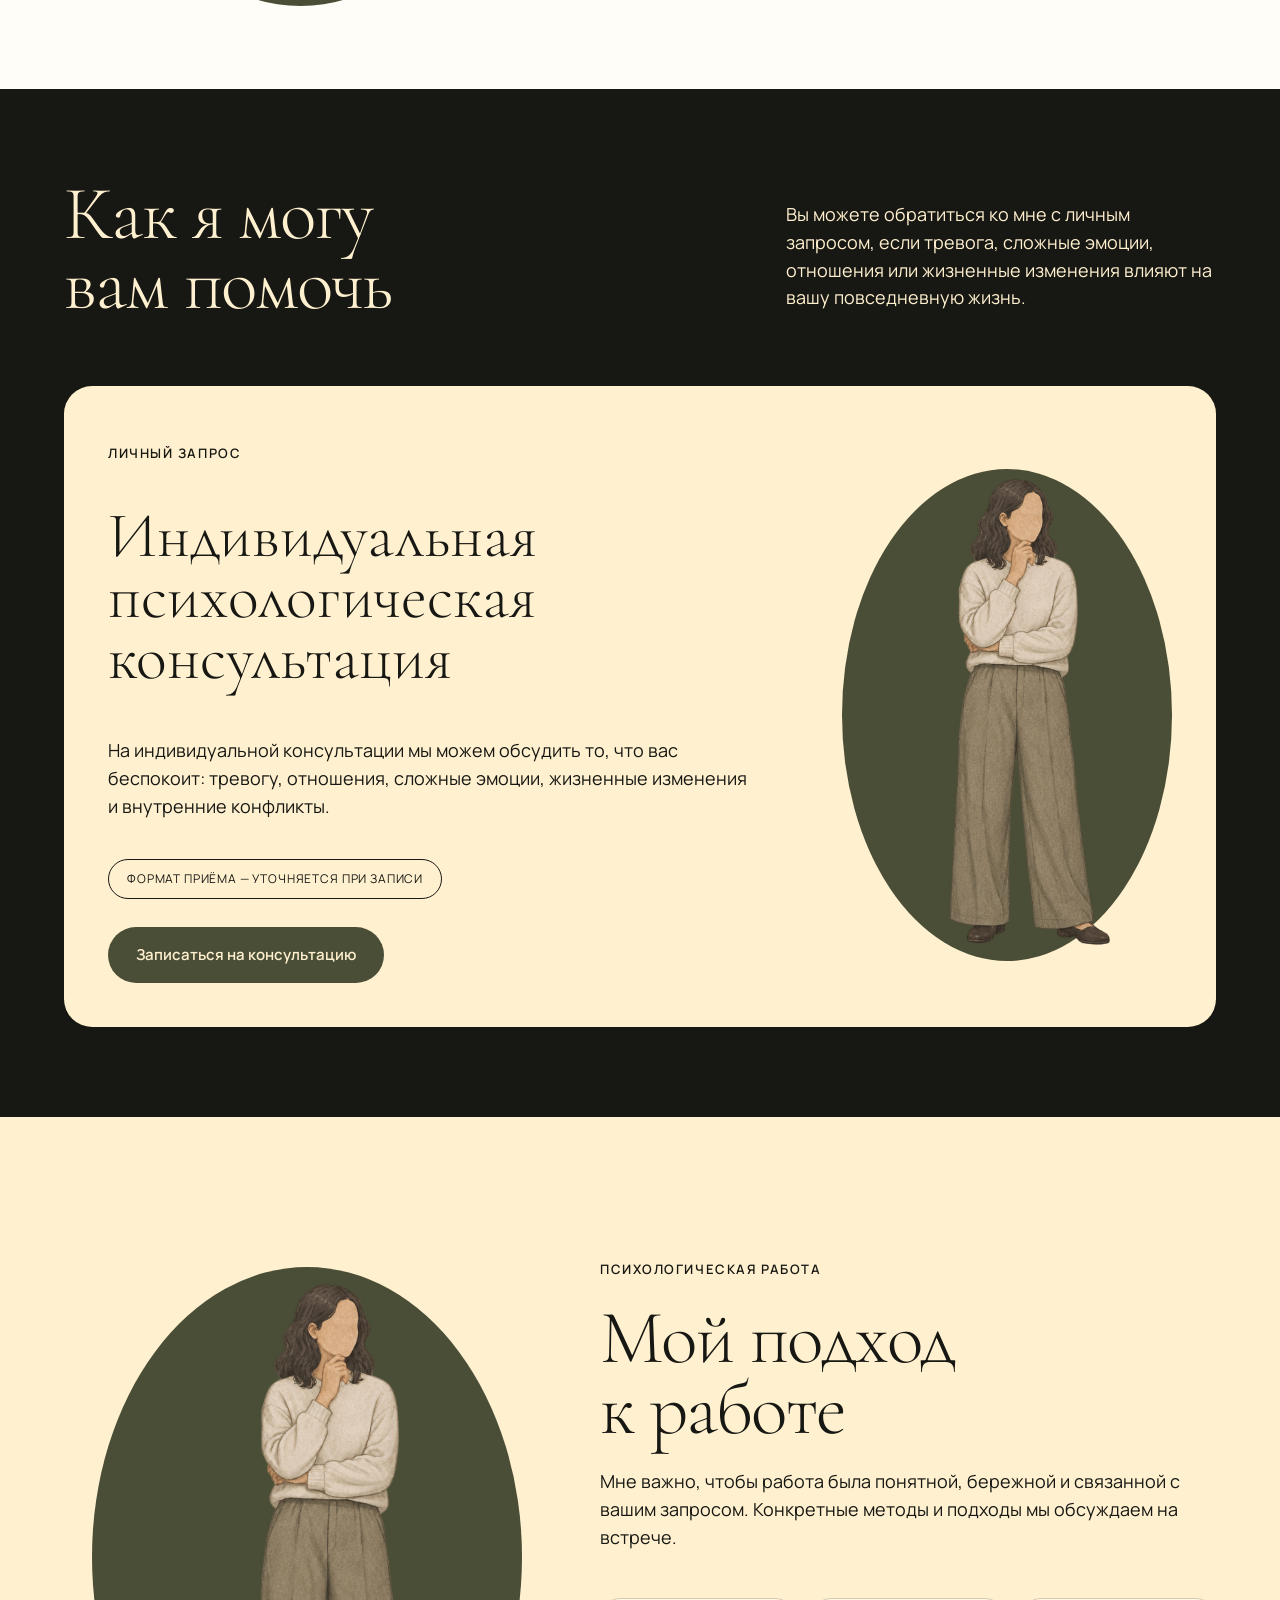
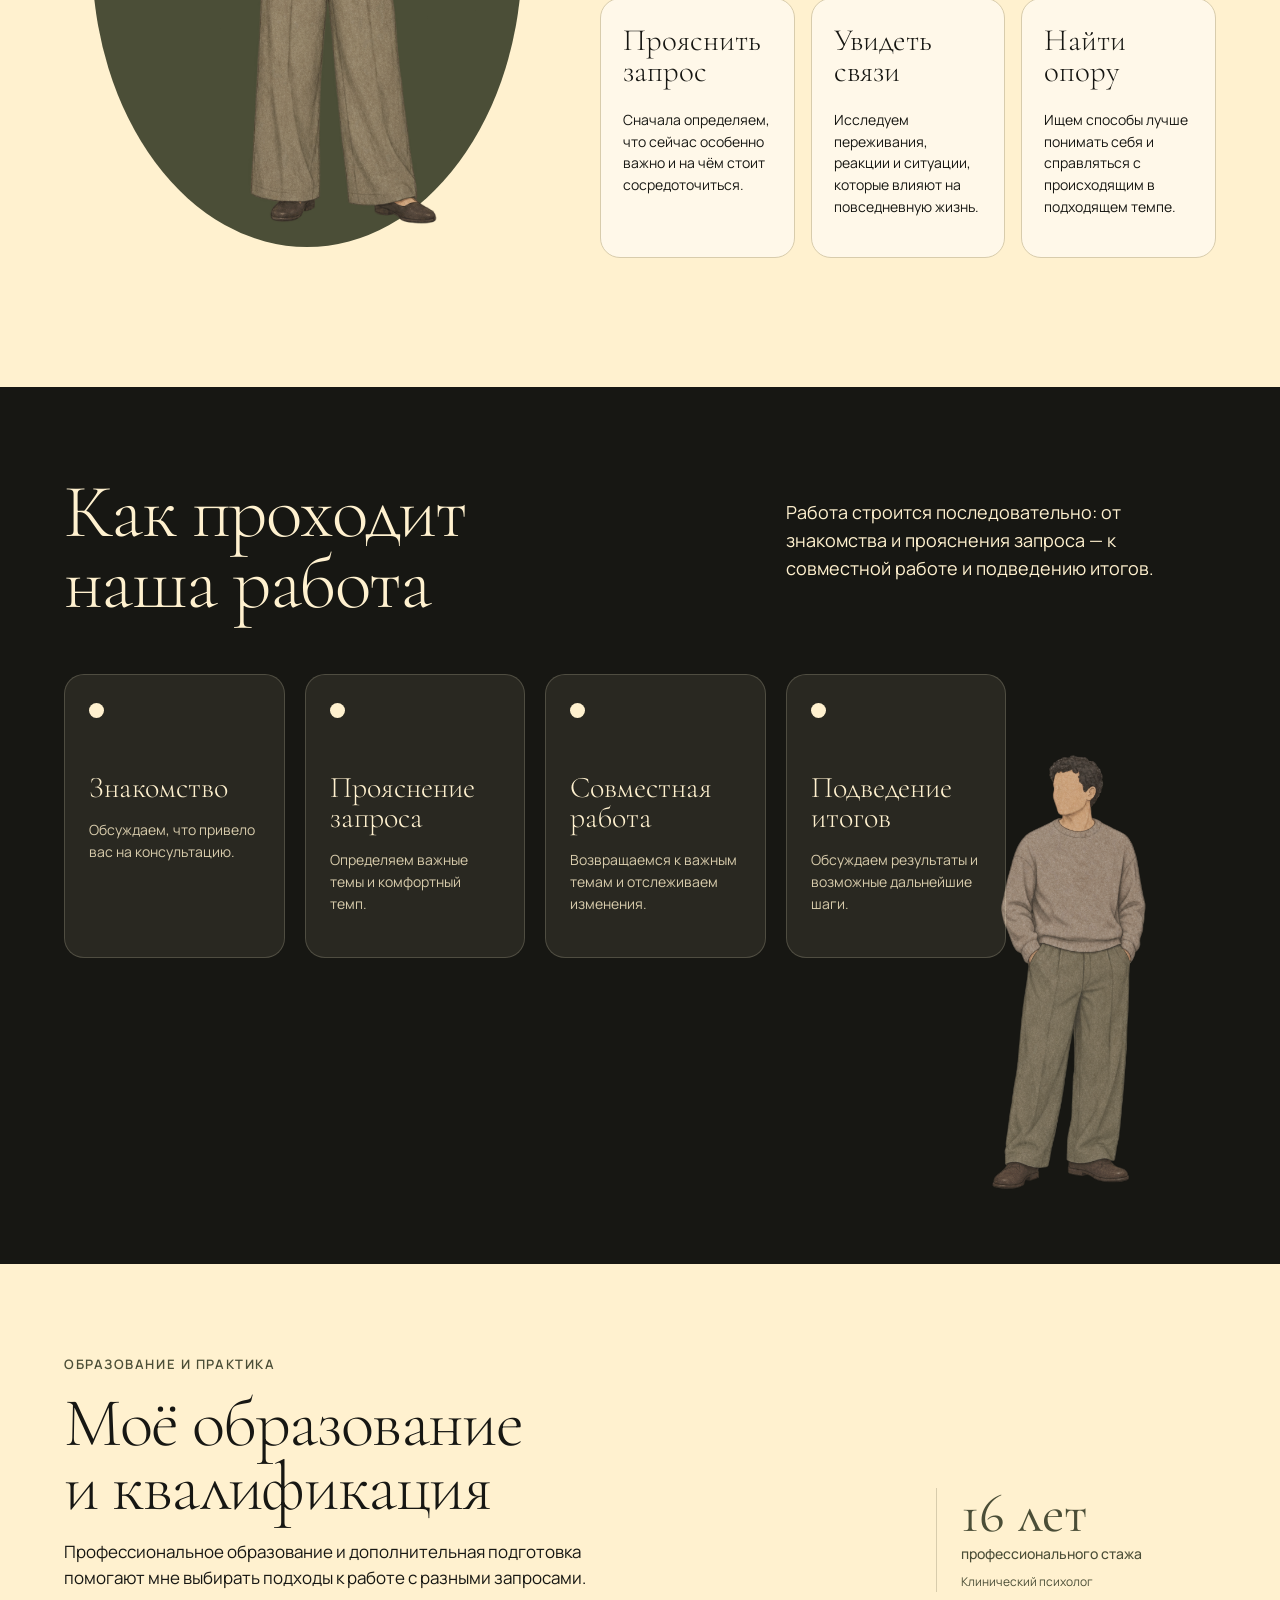
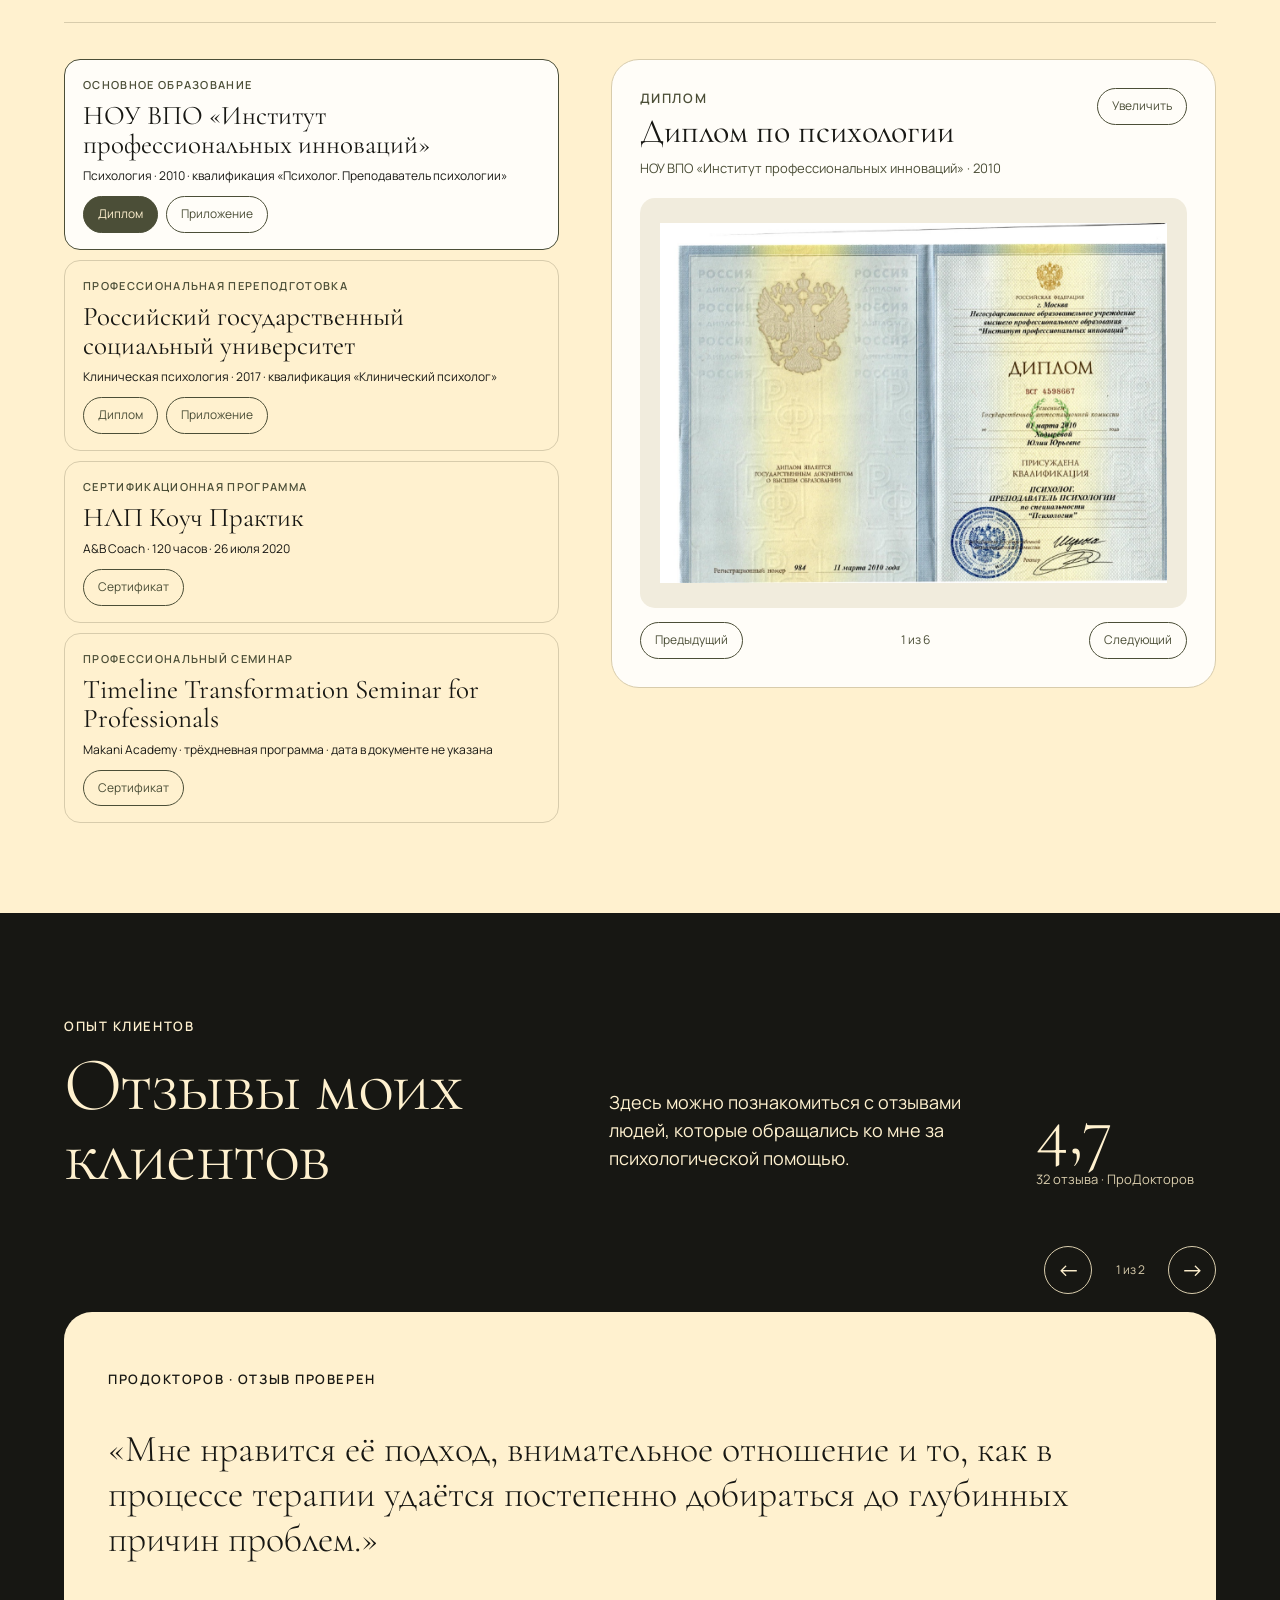
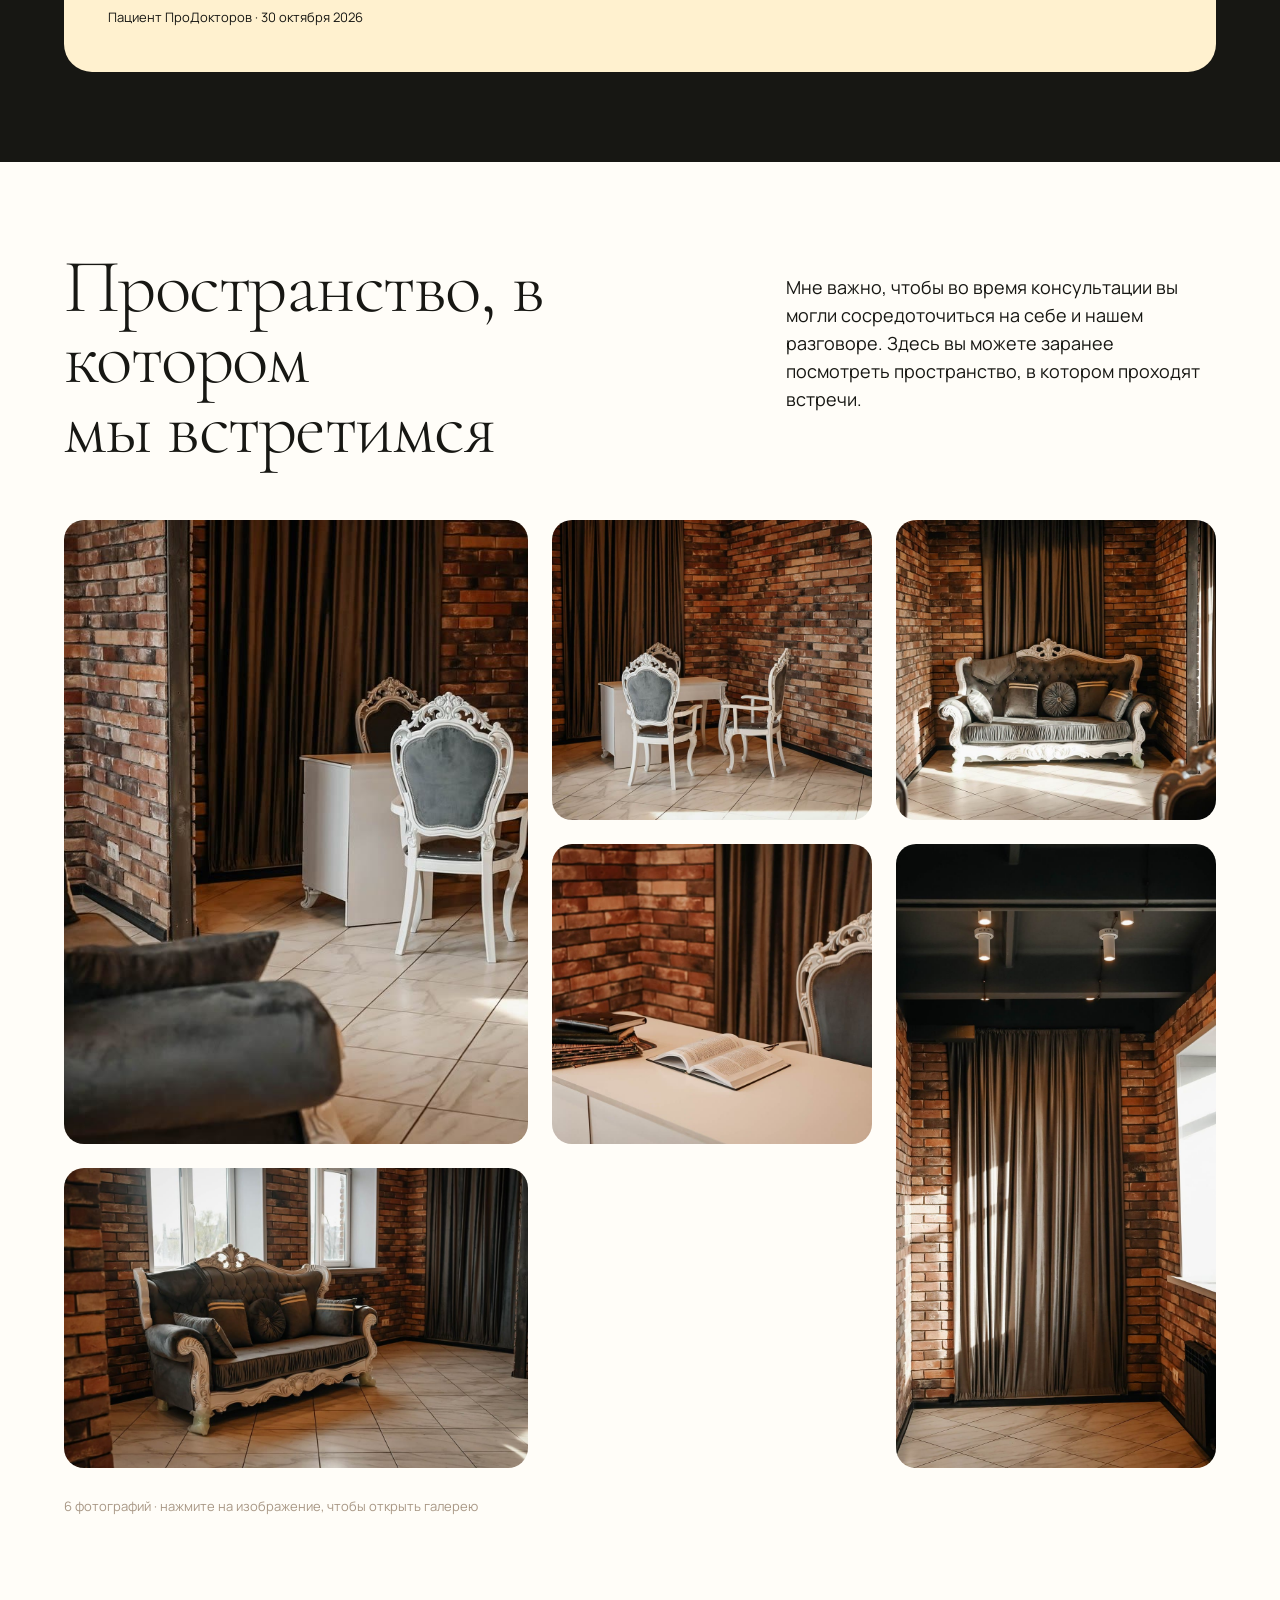
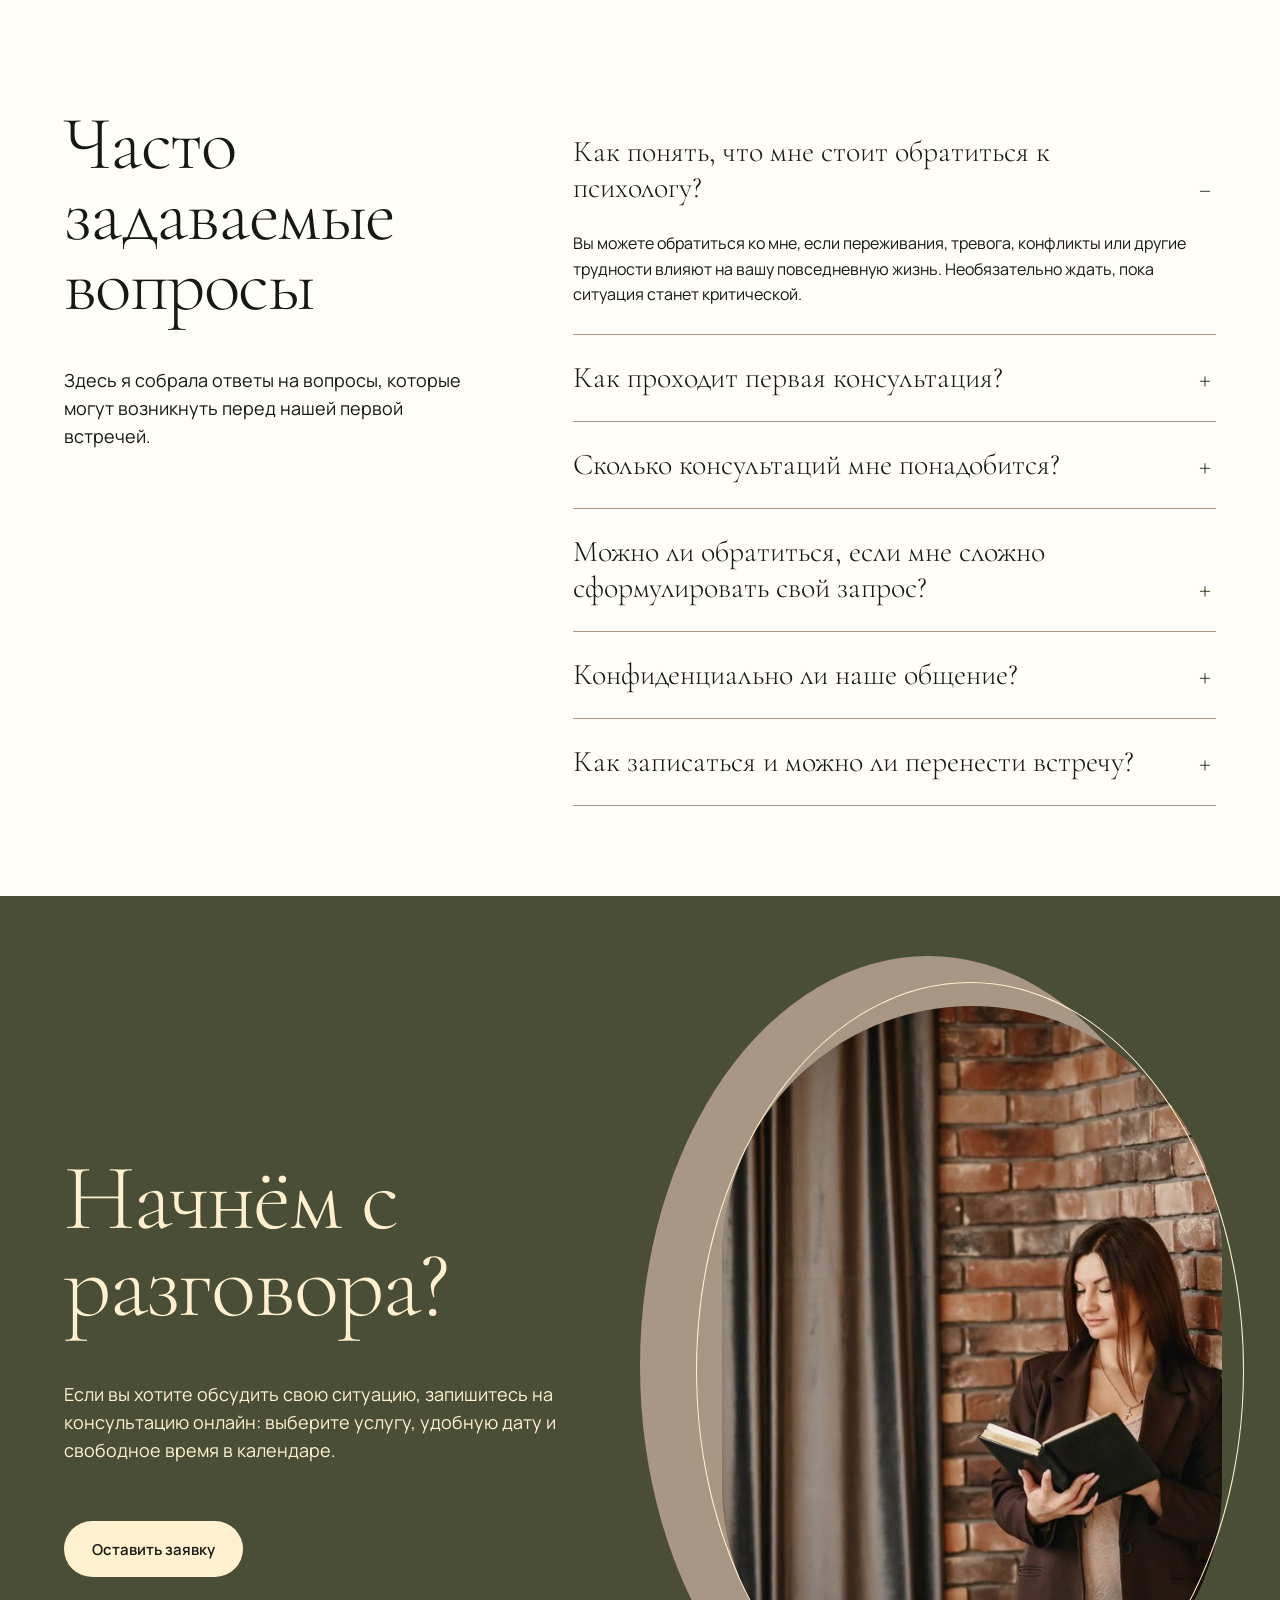
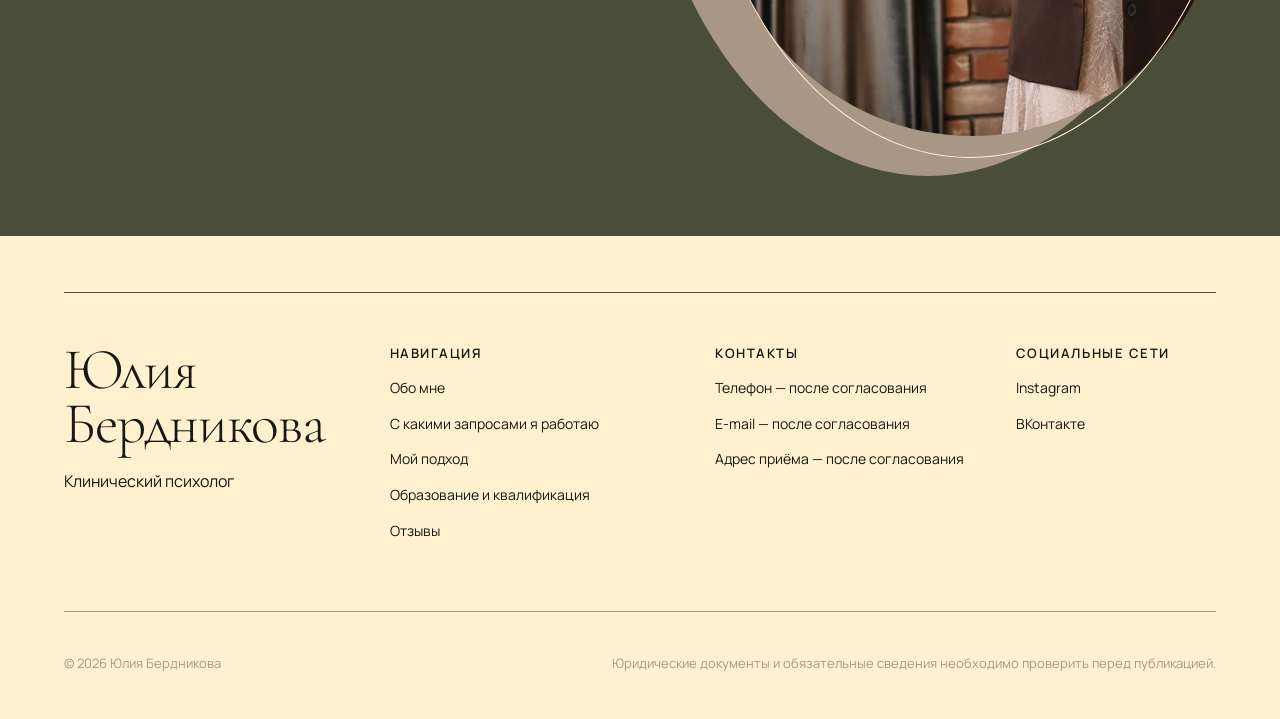
==== commit 73e0af3c: "Align contact block copy with online booking Co-Authored-By: Claude Opus 5.5 <noreply@anthropic.com>" ====
--- a/index.html
+++ b/index.html
@@ -132,7 +132,7 @@
       </section>
 
       <section class="section contact" id="contact">
-        <div class="shell contact-grid"><div class="reveal"><h2>Начнём с<br />разговора?</h2><p>Если вы хотите обсудить свою ситуацию или уточнить возможность консультации, оставьте заявку. Мы согласуем удобное время для встречи.</p><a class="button light" href="https://n2781405.yclients.ru/" target="_blank" rel="noopener" data-booking-open>Оставить заявку</a></div><div class="contact-art"><img class="contact-backdrop" src="assets/cta-backdrop.svg" alt="" /><img class="contact-photo" src="assets/cta-photo.jpg" alt="Юлия Бердникова" /><img class="contact-contour" src="assets/cta-contour.svg" alt="" /></div></div>
+        <div class="shell contact-grid"><div class="reveal"><h2>Начнём с<br />разговора?</h2><p>Если вы хотите обсудить свою ситуацию, запишитесь на консультацию онлайн: выберите услугу, удобную дату и свободное время в календаре.</p><a class="button light" href="https://n2781405.yclients.ru/" target="_blank" rel="noopener" data-booking-open>Оставить заявку</a></div><div class="contact-art"><img class="contact-backdrop" src="assets/cta-backdrop.svg" alt="" /><img class="contact-photo" src="assets/cta-photo.jpg" alt="Юлия Бердникова" /><img class="contact-contour" src="assets/cta-contour.svg" alt="" /></div></div>
       </section>
     </main>
 
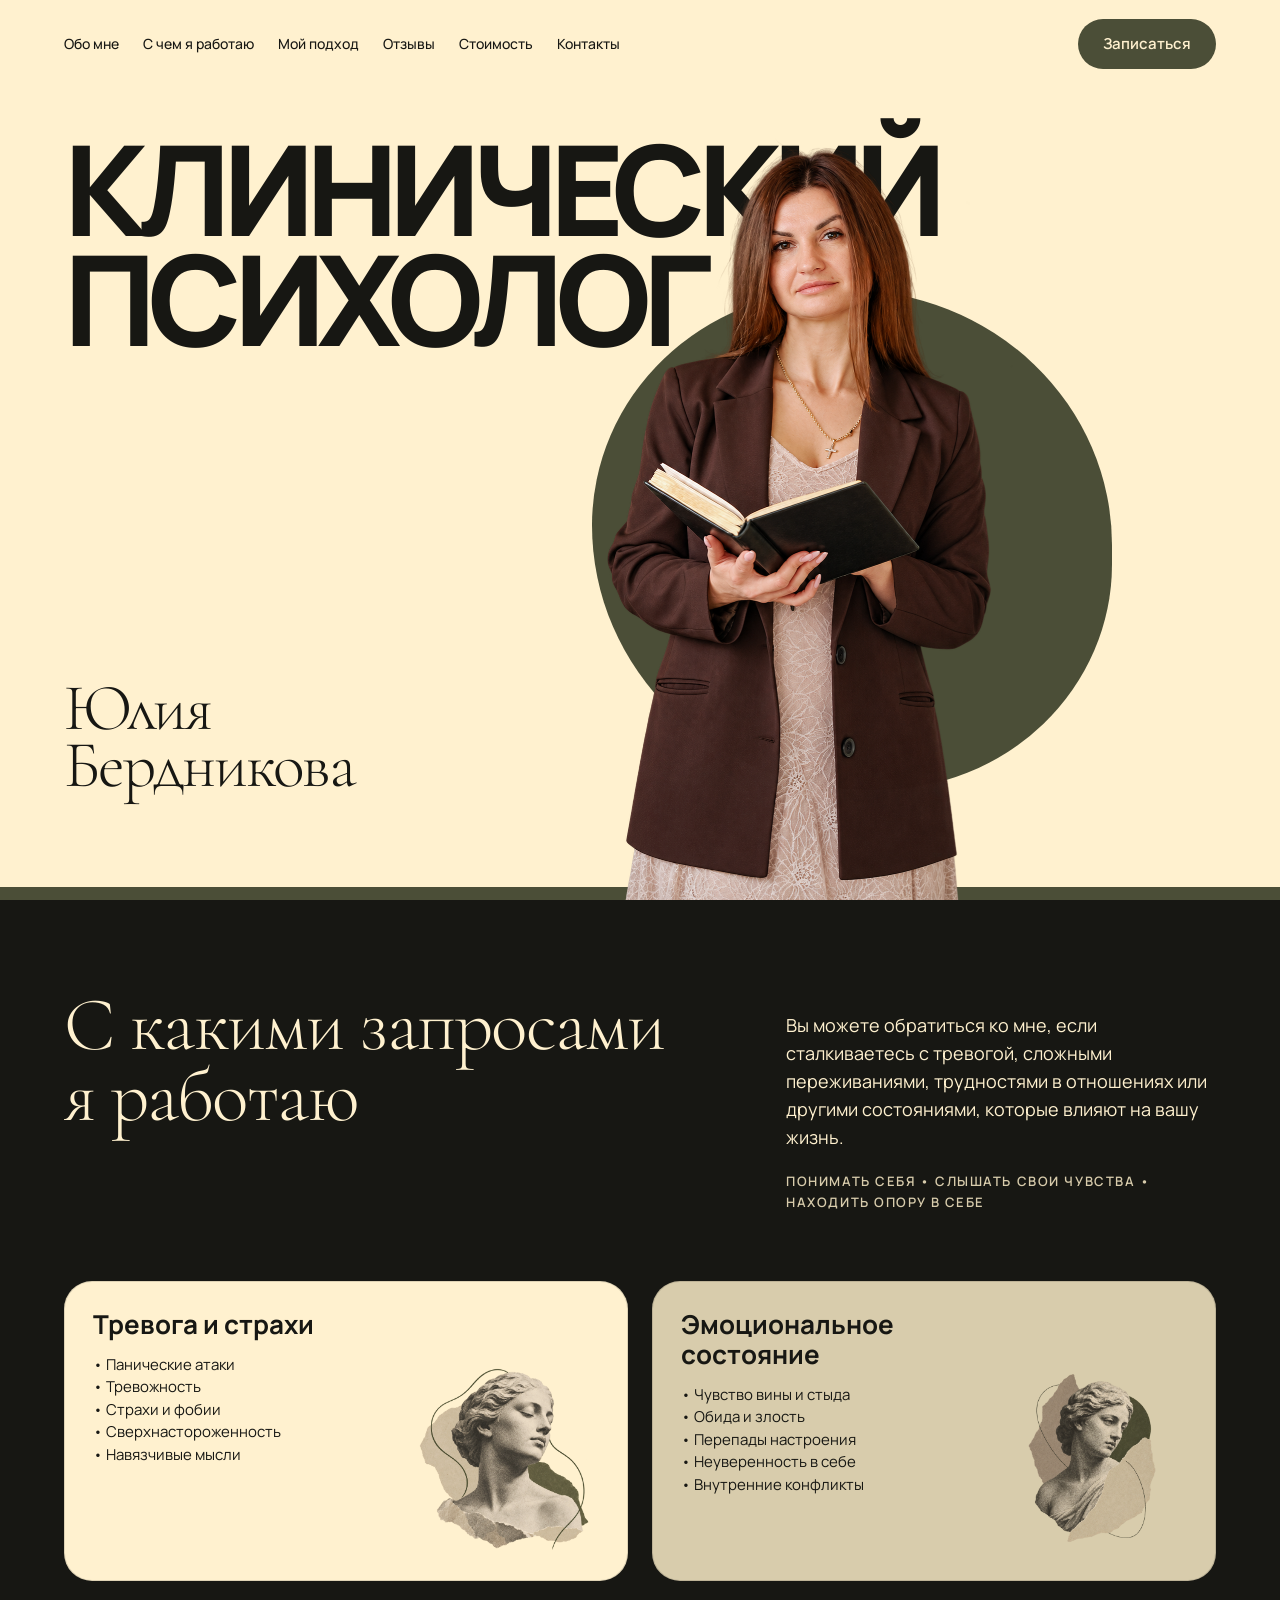
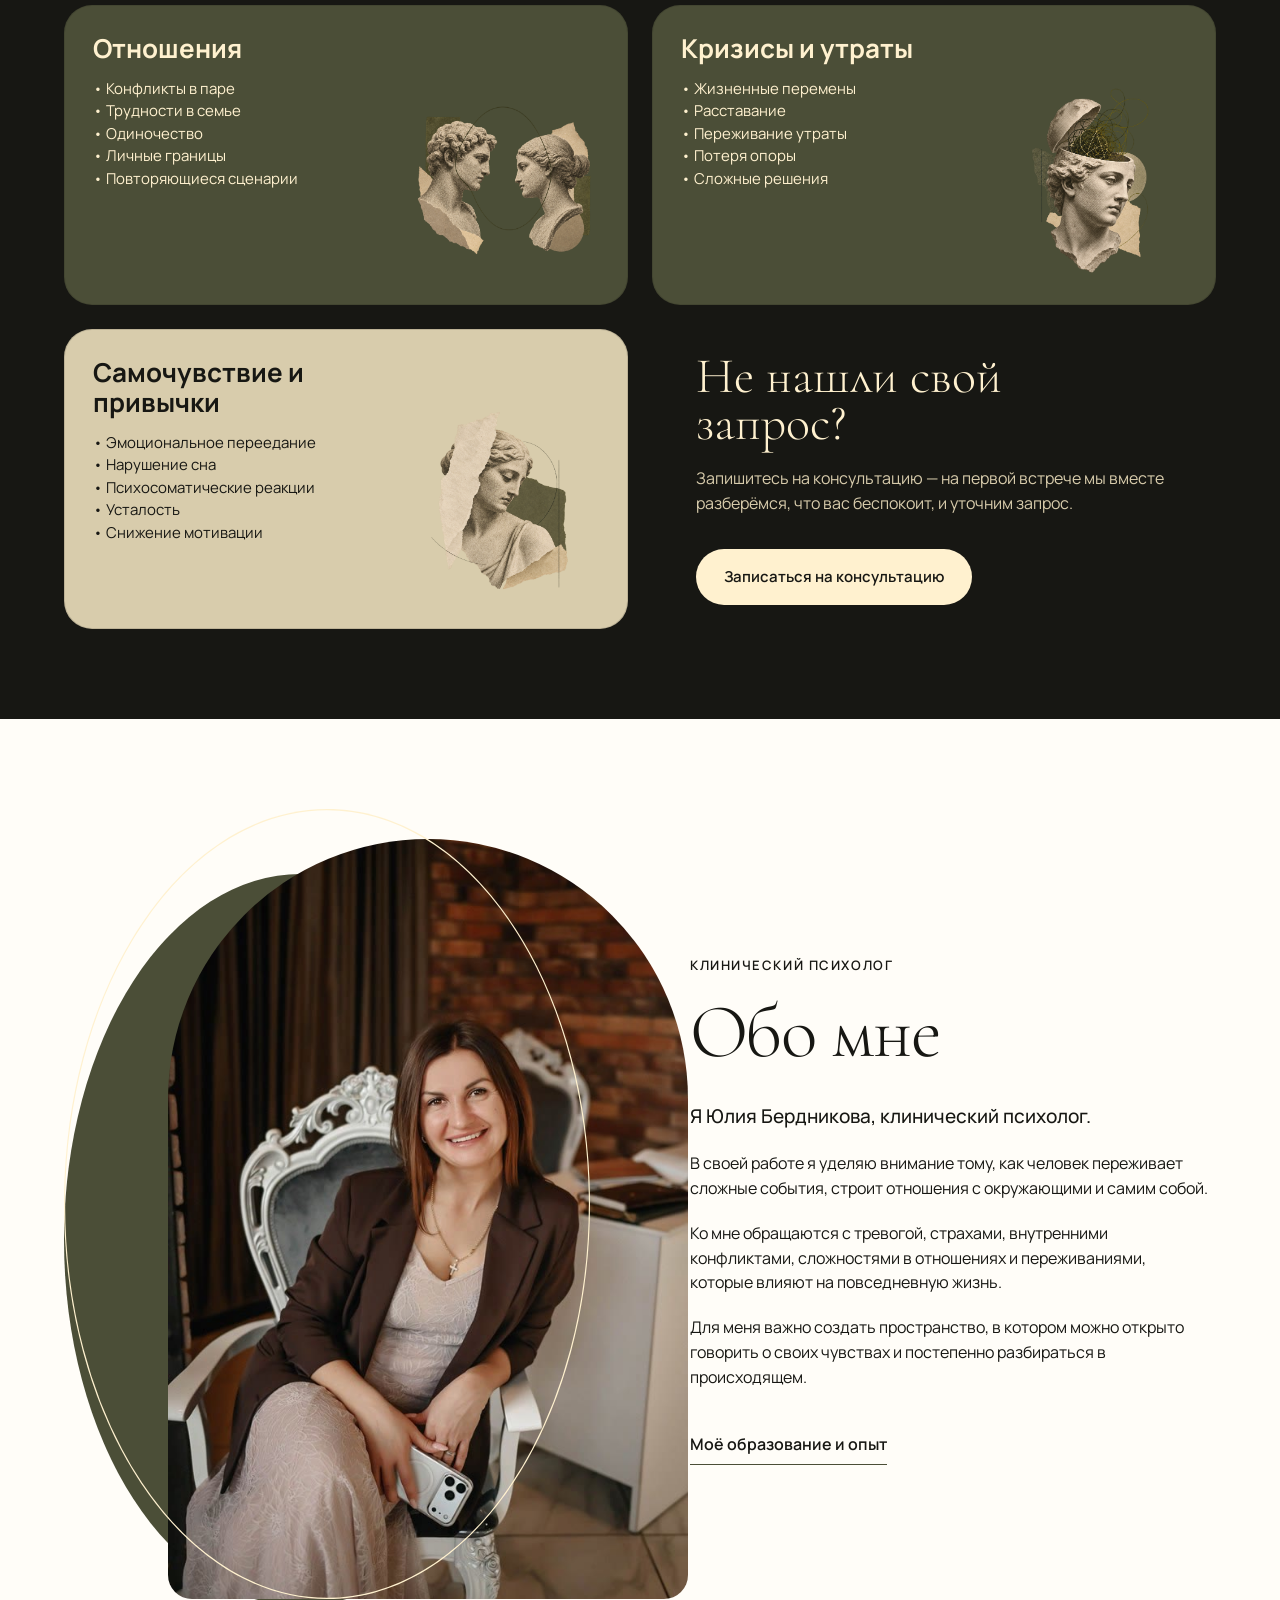
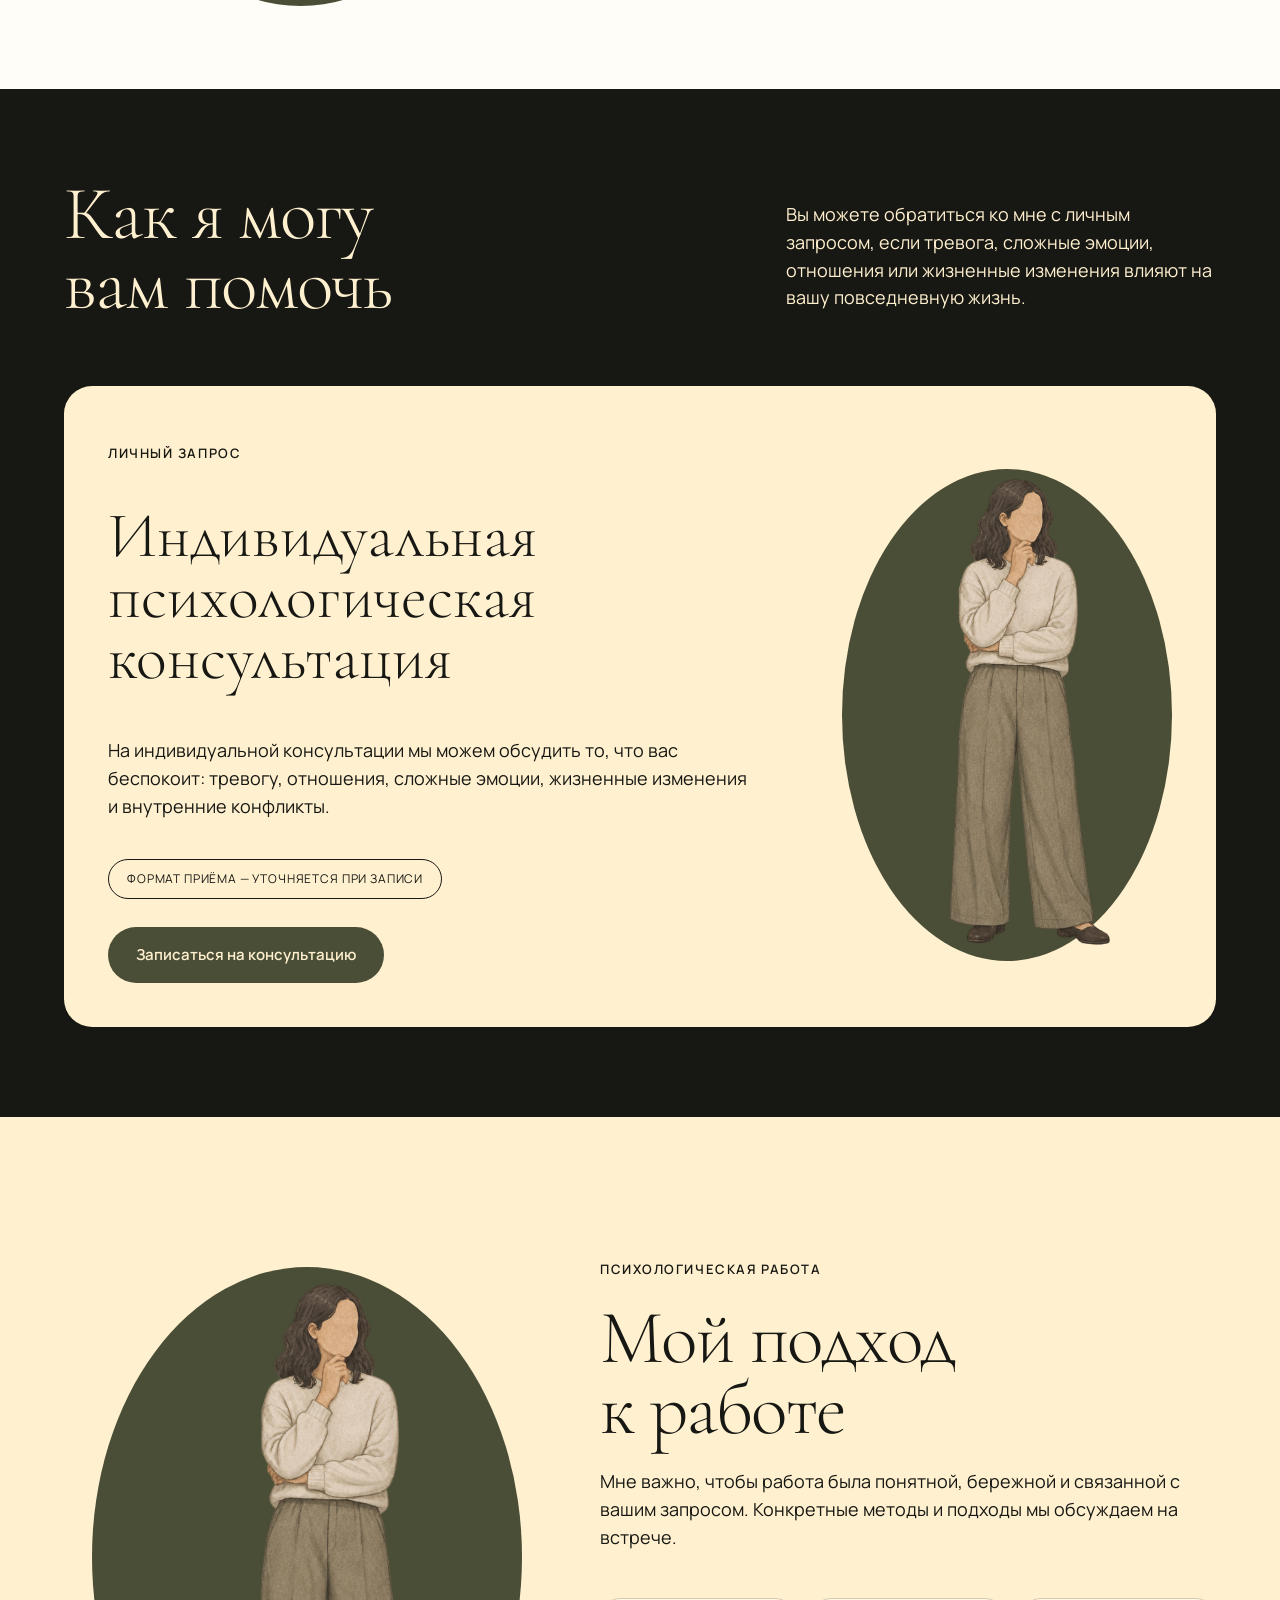
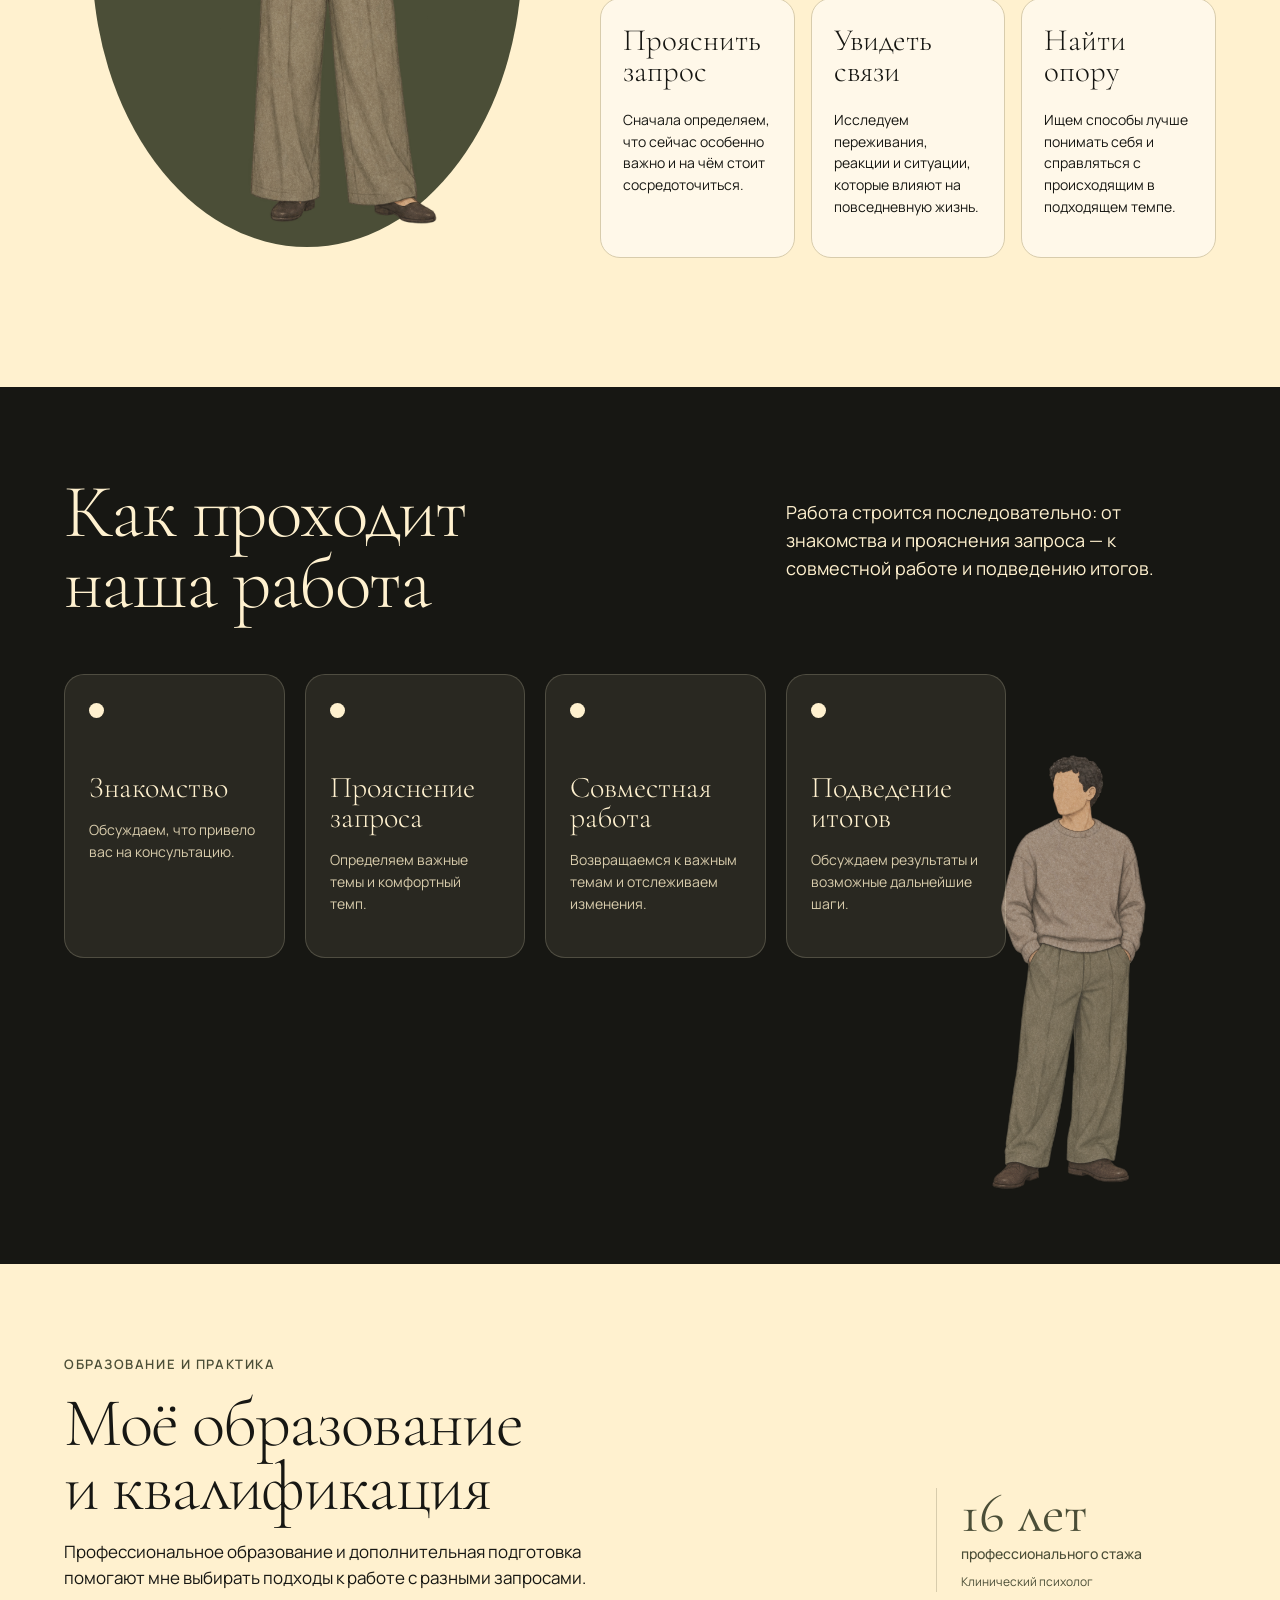
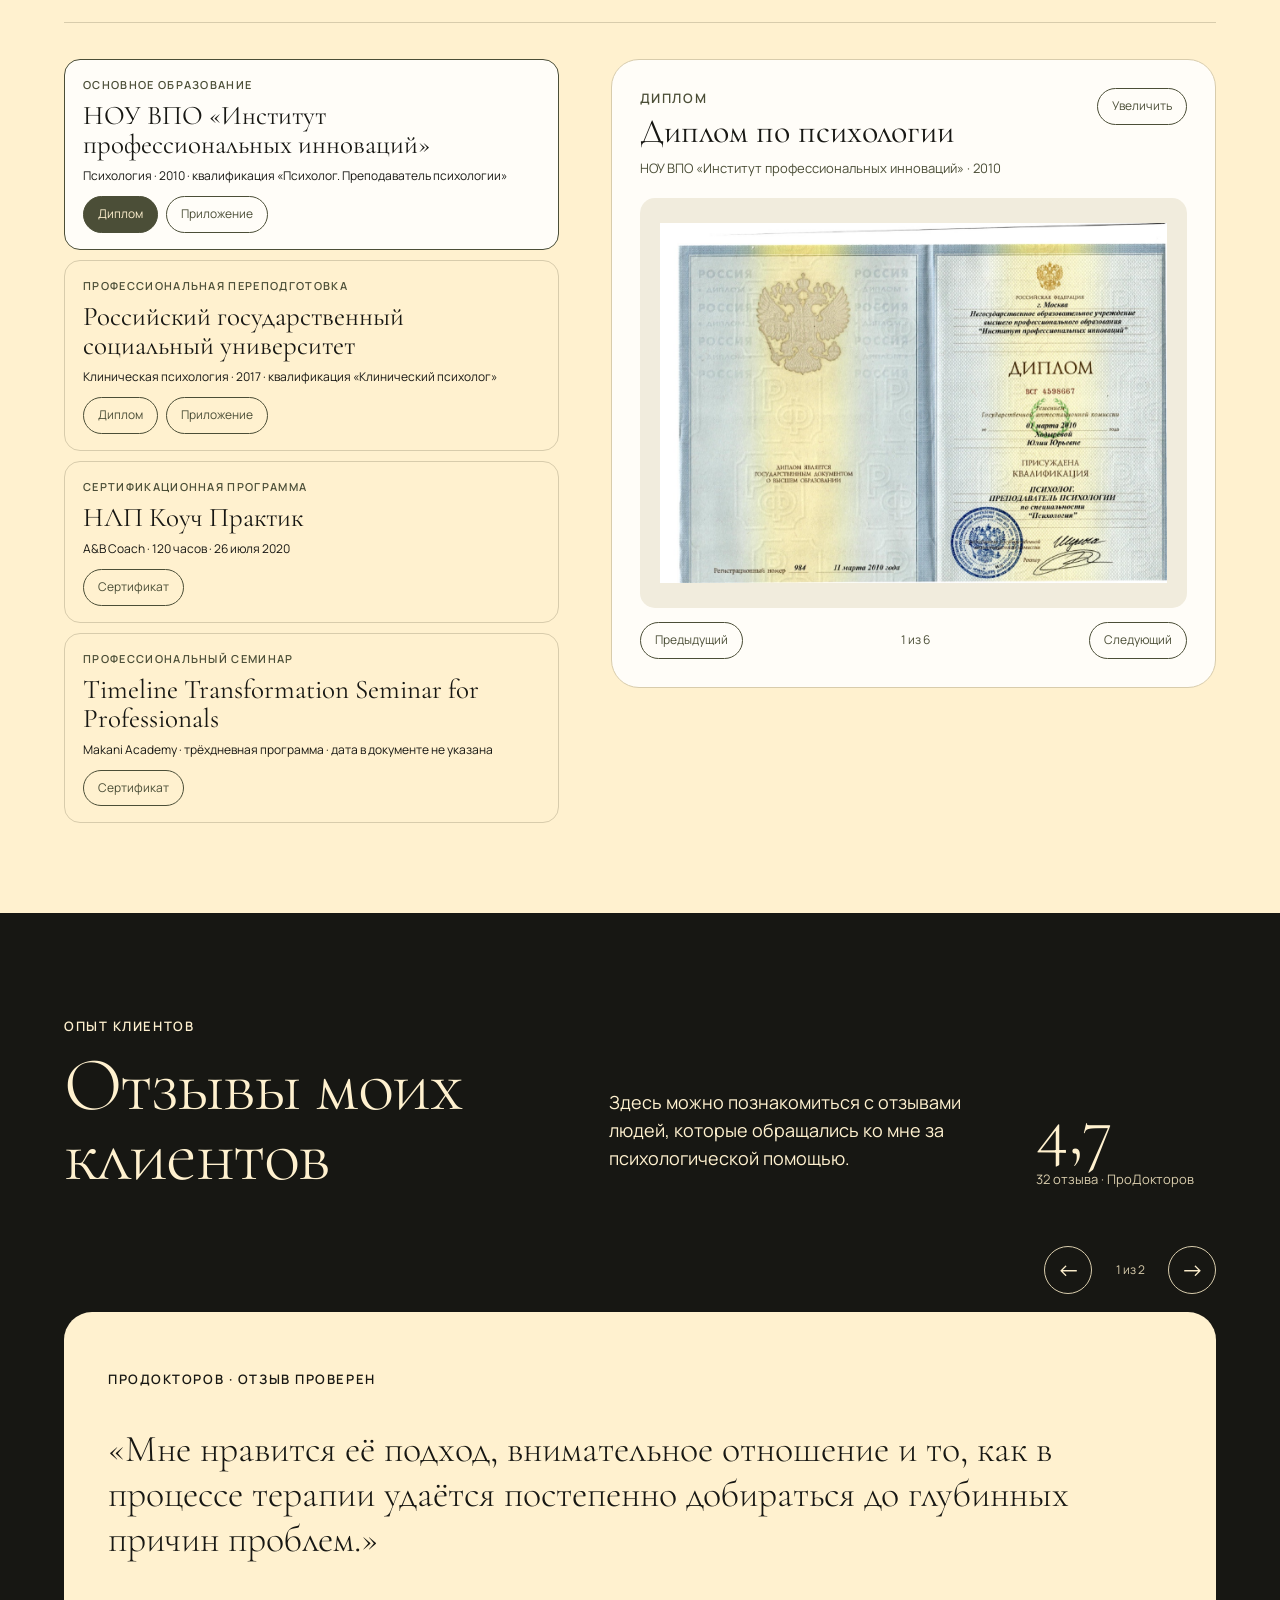
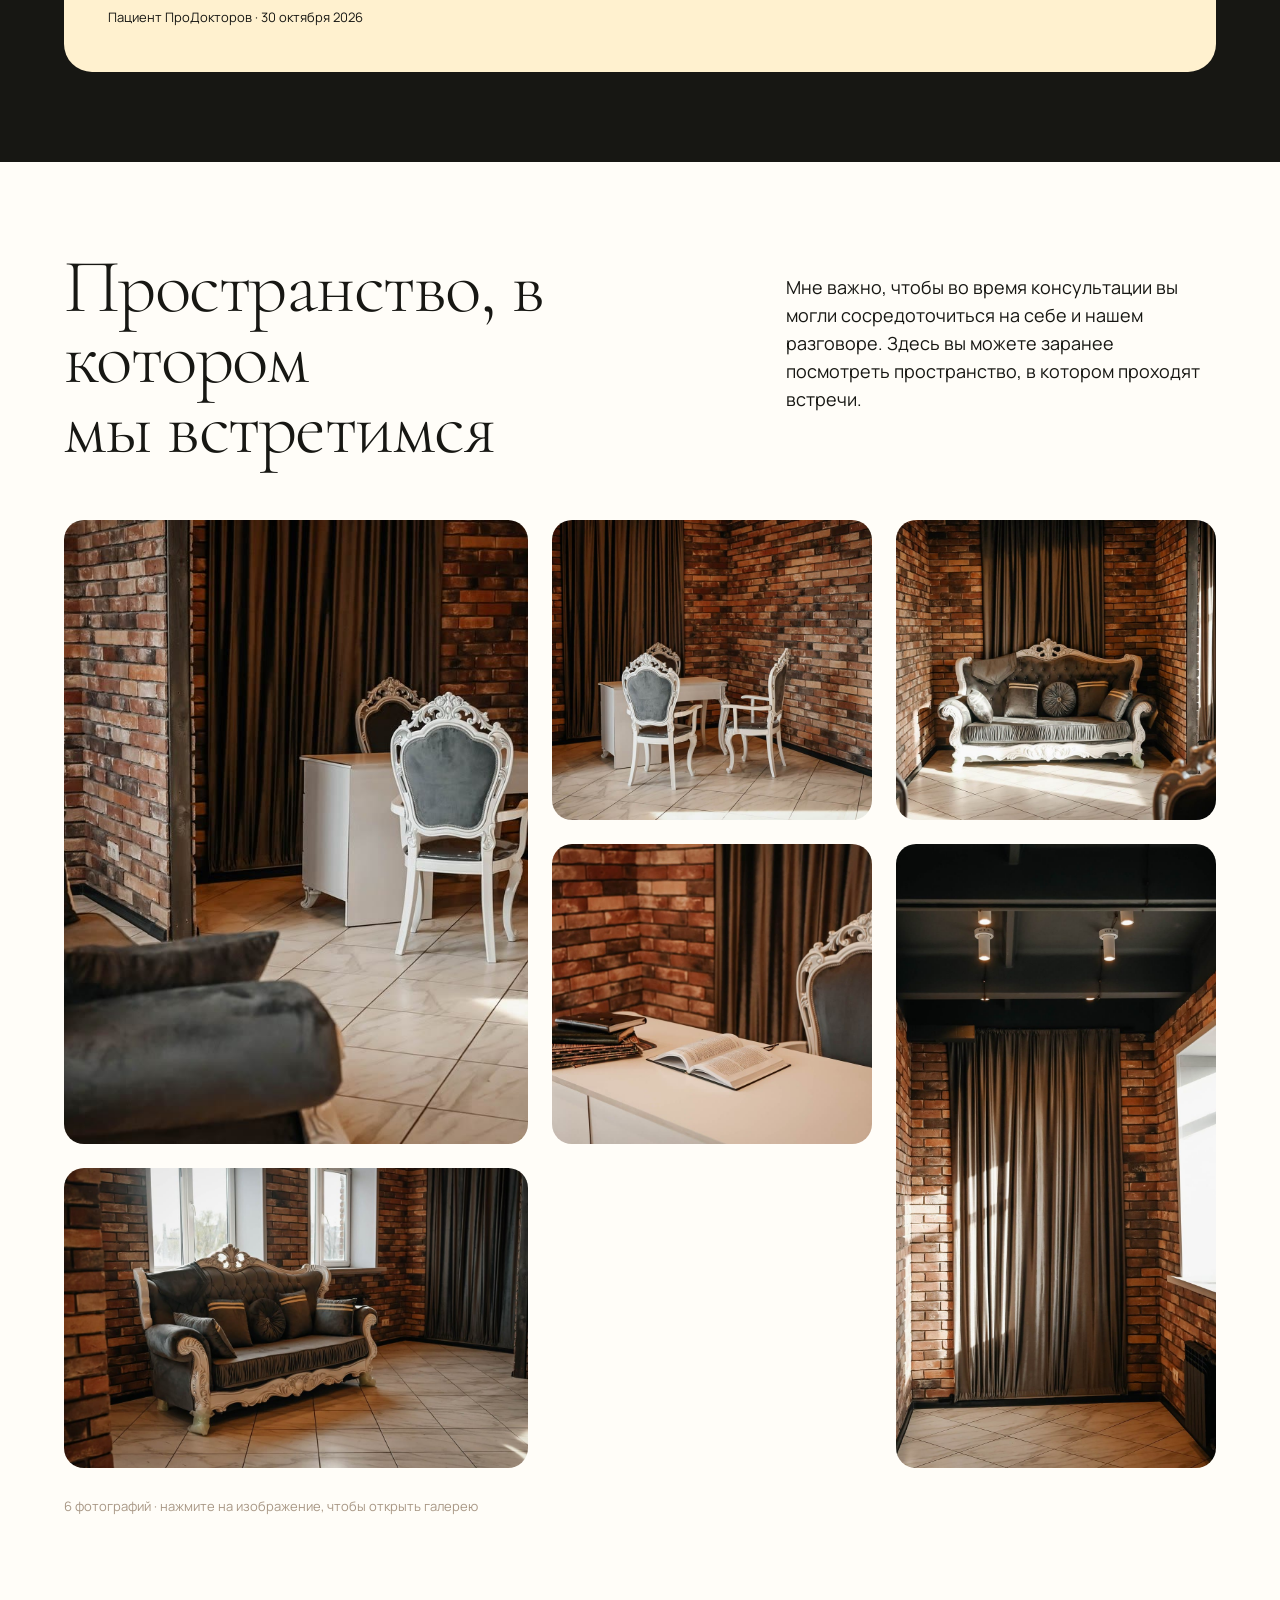
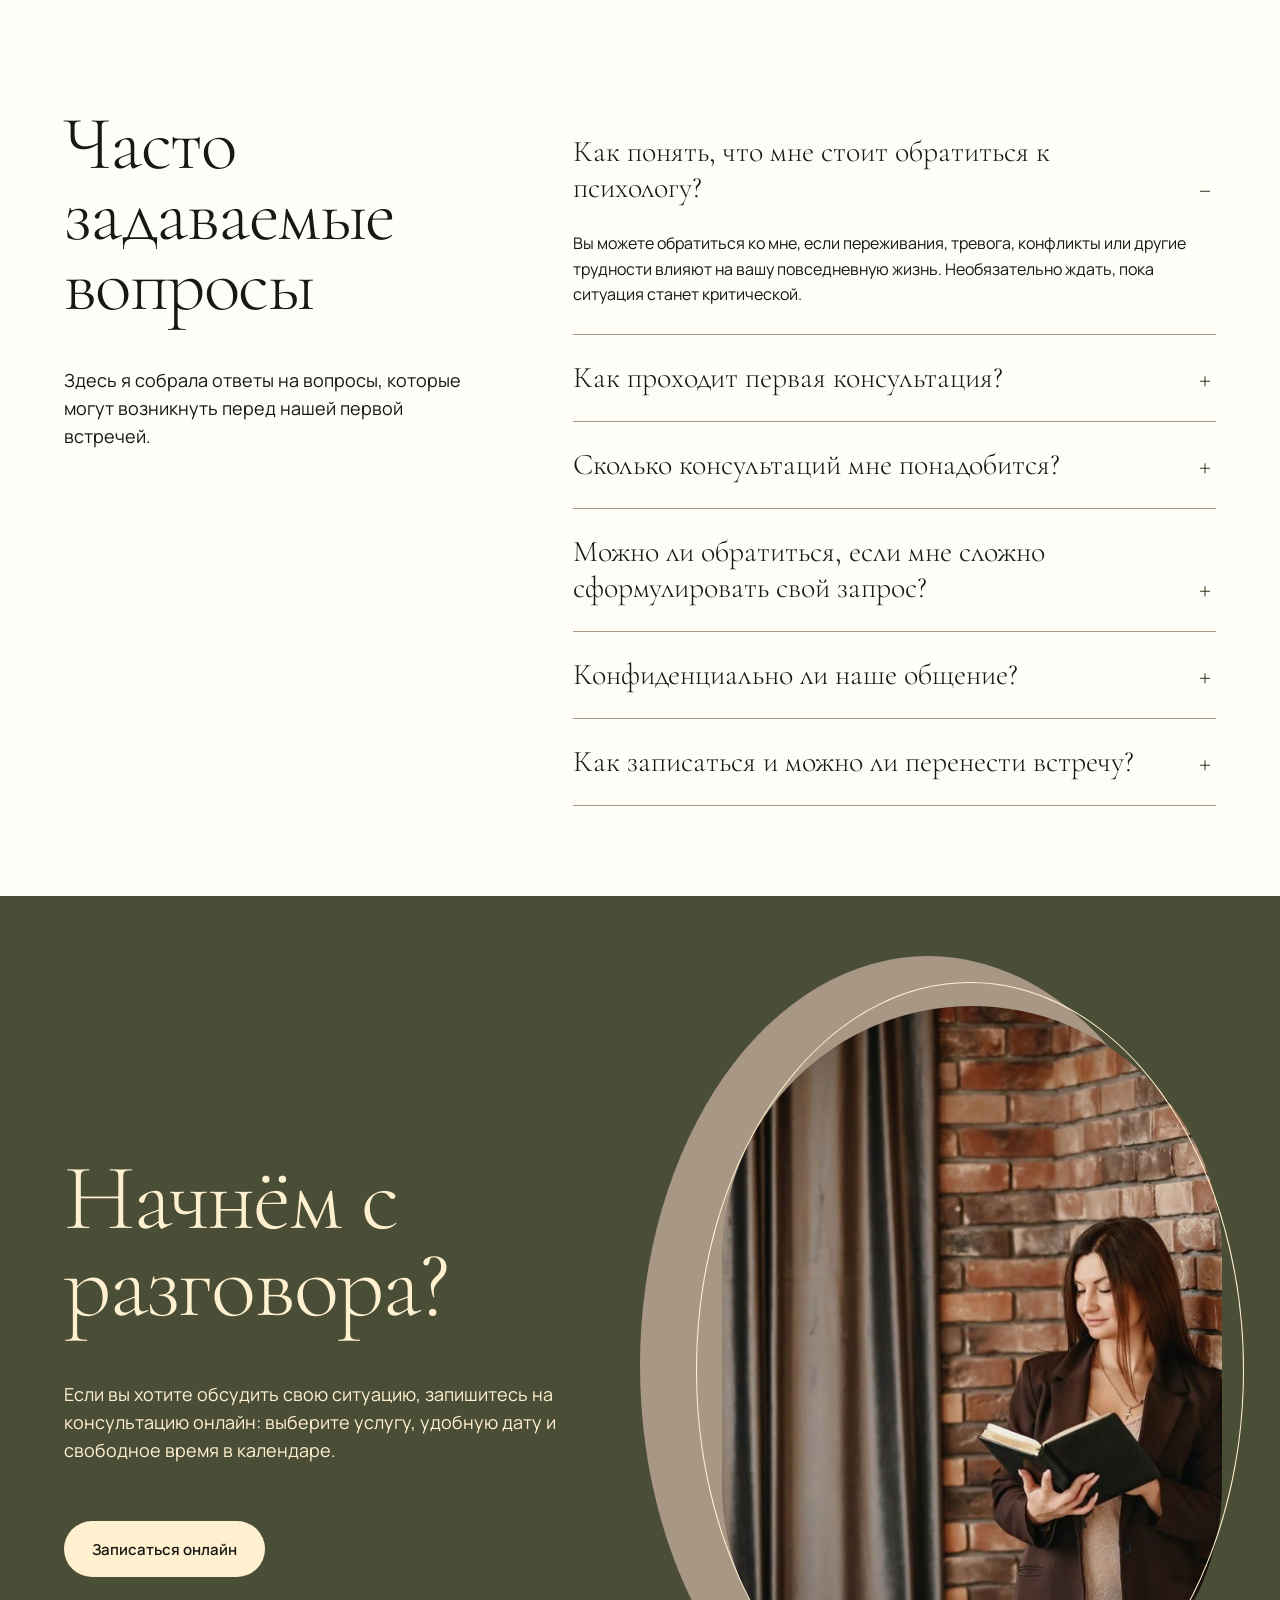
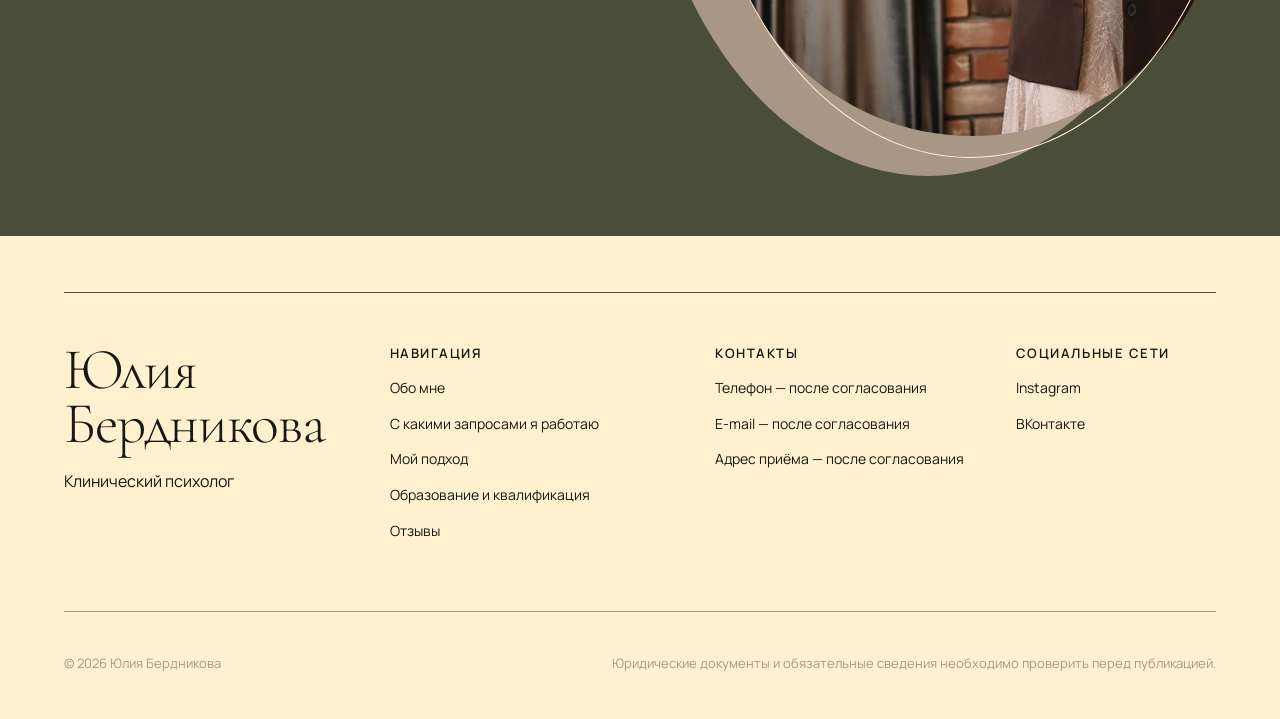
==== commit a001411a: "Rename booking buttons to match online booking Co-Authored-By: Claude Opus 5.5 <noreply@anthropic.co" ====
--- a/index.html
+++ b/index.html
@@ -44,7 +44,7 @@
             <article class="request-card olive reveal"><div><h3>Отношения</h3><ul><li>Конфликты в паре</li><li>Трудности в семье</li><li>Одиночество</li><li>Личные границы</li><li>Повторяющиеся сценарии</li></ul></div><img src="assets/request-3.png" alt="Коллаж об отношениях" /></article>
             <article class="request-card olive reveal"><div><h3>Кризисы и утраты</h3><ul><li>Жизненные перемены</li><li>Расставание</li><li>Переживание утраты</li><li>Потеря опоры</li><li>Сложные решения</li></ul></div><img src="assets/request-4.png" alt="Коллаж о кризисах и утратах" /></article>
             <article class="request-card sand reveal"><div><h3>Самочувствие и привычки</h3><ul><li>Эмоциональное переедание</li><li>Нарушение сна</li><li>Психосоматические реакции</li><li>Усталость</li><li>Снижение мотивации</li></ul></div><img src="assets/request-5.png" alt="Коллаж о самочувствии" /></article>
-            <aside class="request-cta reveal"><h3>Не нашли свой запрос?</h3><p>Вы можете написать мне и кратко рассказать, что вас беспокоит. Мы обсудим возможность консультации.</p><a class="button light" href="https://n2781405.yclients.ru/" target="_blank" rel="noopener" data-booking-open>Обсудить мой запрос</a></aside>
+            <aside class="request-cta reveal"><h3>Не нашли свой запрос?</h3><p>Запишитесь на консультацию — на первой встрече мы вместе разберёмся, что вас беспокоит, и уточним запрос.</p><a class="button light" href="https://n2781405.yclients.ru/" target="_blank" rel="noopener" data-booking-open>Записаться на консультацию</a></aside>
           </div>
         </div>
       </section>
@@ -132,7 +132,7 @@
       </section>
 
       <section class="section contact" id="contact">
-        <div class="shell contact-grid"><div class="reveal"><h2>Начнём с<br />разговора?</h2><p>Если вы хотите обсудить свою ситуацию, запишитесь на консультацию онлайн: выберите услугу, удобную дату и свободное время в календаре.</p><a class="button light" href="https://n2781405.yclients.ru/" target="_blank" rel="noopener" data-booking-open>Оставить заявку</a></div><div class="contact-art"><img class="contact-backdrop" src="assets/cta-backdrop.svg" alt="" /><img class="contact-photo" src="assets/cta-photo.jpg" alt="Юлия Бердникова" /><img class="contact-contour" src="assets/cta-contour.svg" alt="" /></div></div>
+        <div class="shell contact-grid"><div class="reveal"><h2>Начнём с<br />разговора?</h2><p>Если вы хотите обсудить свою ситуацию, запишитесь на консультацию онлайн: выберите услугу, удобную дату и свободное время в календаре.</p><a class="button light" href="https://n2781405.yclients.ru/" target="_blank" rel="noopener" data-booking-open>Записаться онлайн</a></div><div class="contact-art"><img class="contact-backdrop" src="assets/cta-backdrop.svg" alt="" /><img class="contact-photo" src="assets/cta-photo.jpg" alt="Юлия Бердникова" /><img class="contact-contour" src="assets/cta-contour.svg" alt="" /></div></div>
       </section>
     </main>
 
